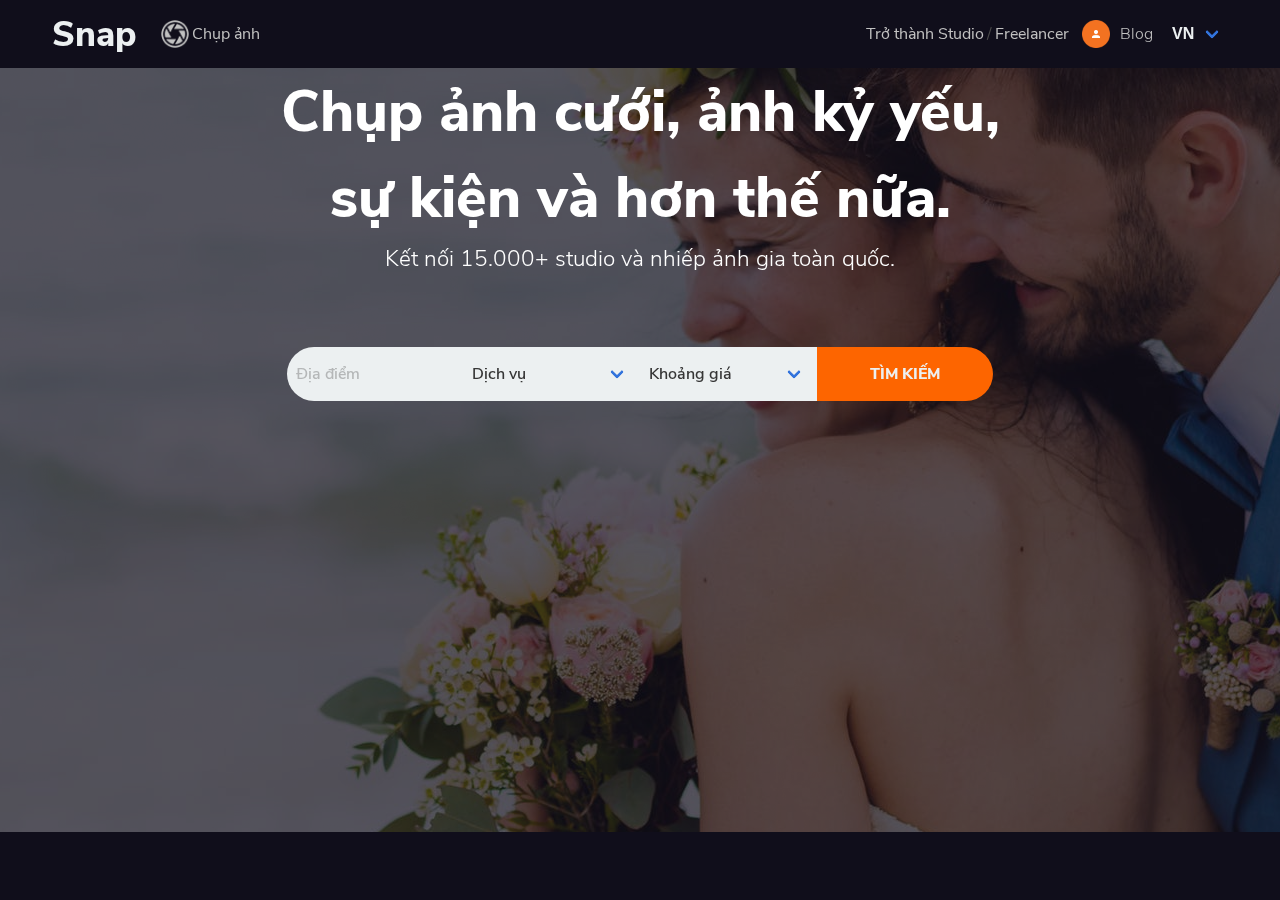
==== index.html @ 83d27744 "Handle HTML and Style Header." ====
<!DOCTYPE html>
<html lang="en">

<head>
    <meta charset="UTF-8">
    <meta name="viewport" content="width=device-width, initial-scale=1.0">
    <meta http-equiv="X-UA-Compatible" content="ie=edge">
    <link rel="stylesheet" href="./plugins/fontawesome/css/all.min.css">
    <link rel="stylesheet" href="./styles/style.css">
    <title>Snap</title>
</head>

<body>
    <div class="header">

        <div class="background">
            <!-- Background img -->
        </div>

        <div class="container is-fluid">

            <nav class="navbar" role="" aria-label="">

                <div class="navbar-brand">

                    <a class="navbar-item brand" href="/">Snap</a>

                    <a role="button" class="navbar-burger burger" aria-label="menu" aria-expanded="false"
                        data-target="navbarBasicExample">
                        <i class="fas fa-bars"></i>
                    </a>

                </div>

                <div class="navbar-menu" id="">

                    <div class="navbar-start">

                        <a href="" class="navbar-item take-photos">
                            <img src="./images/icon.png" alt="">
                            <span>Chụp ảnh</span>
                        </a>

                    </div>

                    <div class="navbar-end">

                        <div class="navbar-item register">
                            <a href="">Trở thành Studio</a> / <a href="">Freelancer</a>
                        </div>

                        <div class="navbar-item user">
                            <img src="./images/login.png" alt="">
                        </div>

                        <div class="navbar-item blog">
                            <a href="">Blog</a>
                        </div>

                        <div class="navbar-item language">

                            <div class="select">
                                <select name="" id="">
                                    <option value="">VN</option>
                                    <option value="">EN</option>
                                </select>
                            </div>

                        </div>

                    </div>
                </div>
            </nav>
            <!-- End Navbar -->


            <div class="header-center">

                <div class="slogan has-text-centered">

                    <section>
                        <div class="hero">

                            <h1 class="slogan__title">
                                Chụp ảnh cưới, ảnh kỷ yếu,<br>sự kiện và hơn thế nữa.
                            </h1>

                            <h2 class="slogan__subtitle">
                                Kết nối 15.000+ studio và nhiếp ảnh gia toàn quốc.
                            </h2>

                        </div>
                    </section>

                </div>
                <!-- End Slogan -->

                <div class="search-bar">

                    <div class="columns">

                        <div class="column is-8 is-offset-2">

                            <div class="columns is-gapless is-half search-bar__main">

                                <div class="column">
                                    <div class="control search-bar__main--place">
                                        <input class="input" type="text" placeholder="Địa điểm">
                                    </div>
                                </div>

                                <div class="column">

                                    <div class="control search-bar__main--service">

                                        <div class="select">

                                            <select name="" id="">
                                                <option value="">Dịch vụ</option>
                                                <option value="">Chụp ảnh cưới</option>
                                                <option value="">Chụp ảnh kỷ yếu</option>
                                            </select>

                                        </div>
                                    </div>
                                </div>

                                <div class="column">

                                    <div class="control search-bar__main--price">

                                        <div class="select">

                                            <select name="" id="">
                                                <option value="">Khoảng giá</option>
                                                <option value="">500.000 - 1.000.000</option>
                                                <option value="">1.000.000 - 10.000.000</option>
                                                <option value="">10.000.000 - 100.000.000</option>
                                            </select>

                                        </div>

                                    </div>
                                </div>

                                <div class="column">

                                    <div class="control search-bar__main--button">
                                        <a class="button">TÌM KIẾM</a>
                                    </div>

                                </div>
                                <!-- End Button Search -->

                            </div>
                            <!-- End Search Bar Main -->

                        </div>
                    </div>

                </div>
                <!-- End Search Bar -->

            </div>
            <!-- End Header Center -->

        </div>
    </div>


    <script src="./scripts/script.js"></script>
</body>

</html>
---- styles/style.css ----
/*
    Import Lybraries
*/
/*! bulma.io v0.7.5 | MIT License | github.com/jgthms/bulma */
@-webkit-keyframes spinAround {
  from {
    -webkit-transform: rotate(0deg);
            transform: rotate(0deg);
  }
  to {
    -webkit-transform: rotate(359deg);
            transform: rotate(359deg);
  }
}
@keyframes spinAround {
  from {
    -webkit-transform: rotate(0deg);
            transform: rotate(0deg);
  }
  to {
    -webkit-transform: rotate(359deg);
            transform: rotate(359deg);
  }
}

.delete, .modal-close, .is-unselectable, .button, .file, .breadcrumb, .pagination-previous,
.pagination-next,
.pagination-link,
.pagination-ellipsis, .tabs {
  -webkit-touch-callout: none;
  -webkit-user-select: none;
  -moz-user-select: none;
  -ms-user-select: none;
  user-select: none;
}

.select:not(.is-multiple):not(.is-loading)::after, .navbar-link:not(.is-arrowless)::after {
  border: 3px solid transparent;
  border-radius: 2px;
  border-right: 0;
  border-top: 0;
  content: " ";
  display: block;
  height: 0.625em;
  margin-top: -0.4375em;
  pointer-events: none;
  position: absolute;
  top: 50%;
  -webkit-transform: rotate(-45deg);
          transform: rotate(-45deg);
  -webkit-transform-origin: center;
          transform-origin: center;
  width: 0.625em;
}

.box:not(:last-child), .content:not(:last-child), .notification:not(:last-child), .progress:not(:last-child), .table:not(:last-child), .table-container:not(:last-child), .title:not(:last-child),
.subtitle:not(:last-child), .block:not(:last-child), .highlight:not(:last-child), .breadcrumb:not(:last-child), .level:not(:last-child), .list:not(:last-child), .message:not(:last-child), .tabs:not(:last-child) {
  margin-bottom: 1.5rem;
}

.delete, .modal-close {
  -moz-appearance: none;
  -webkit-appearance: none;
  background-color: rgba(10, 10, 10, 0.2);
  border: none;
  border-radius: 290486px;
  cursor: pointer;
  pointer-events: auto;
  display: inline-block;
  -webkit-box-flex: 0;
      -ms-flex-positive: 0;
          flex-grow: 0;
  -ms-flex-negative: 0;
      flex-shrink: 0;
  font-size: 0;
  height: 20px;
  max-height: 20px;
  max-width: 20px;
  min-height: 20px;
  min-width: 20px;
  outline: none;
  position: relative;
  vertical-align: top;
  width: 20px;
}

.delete::before, .modal-close::before, .delete::after, .modal-close::after {
  background-color: white;
  content: "";
  display: block;
  left: 50%;
  position: absolute;
  top: 50%;
  -webkit-transform: translateX(-50%) translateY(-50%) rotate(45deg);
          transform: translateX(-50%) translateY(-50%) rotate(45deg);
  -webkit-transform-origin: center center;
          transform-origin: center center;
}

.delete::before, .modal-close::before {
  height: 2px;
  width: 50%;
}

.delete::after, .modal-close::after {
  height: 50%;
  width: 2px;
}

.delete:hover, .modal-close:hover, .delete:focus, .modal-close:focus {
  background-color: rgba(10, 10, 10, 0.3);
}

.delete:active, .modal-close:active {
  background-color: rgba(10, 10, 10, 0.4);
}

.is-small.delete, .is-small.modal-close {
  height: 16px;
  max-height: 16px;
  max-width: 16px;
  min-height: 16px;
  min-width: 16px;
  width: 16px;
}

.is-medium.delete, .is-medium.modal-close {
  height: 24px;
  max-height: 24px;
  max-width: 24px;
  min-height: 24px;
  min-width: 24px;
  width: 24px;
}

.is-large.delete, .is-large.modal-close {
  height: 32px;
  max-height: 32px;
  max-width: 32px;
  min-height: 32px;
  min-width: 32px;
  width: 32px;
}

.button.is-loading::after, .loader, .select.is-loading::after, .control.is-loading::after {
  -webkit-animation: spinAround 500ms infinite linear;
          animation: spinAround 500ms infinite linear;
  border: 2px solid #dbdbdb;
  border-radius: 290486px;
  border-right-color: transparent;
  border-top-color: transparent;
  content: "";
  display: block;
  height: 1em;
  position: relative;
  width: 1em;
}

.is-overlay, .image.is-square img,
.image.is-square .has-ratio, .image.is-1by1 img,
.image.is-1by1 .has-ratio, .image.is-5by4 img,
.image.is-5by4 .has-ratio, .image.is-4by3 img,
.image.is-4by3 .has-ratio, .image.is-3by2 img,
.image.is-3by2 .has-ratio, .image.is-5by3 img,
.image.is-5by3 .has-ratio, .image.is-16by9 img,
.image.is-16by9 .has-ratio, .image.is-2by1 img,
.image.is-2by1 .has-ratio, .image.is-3by1 img,
.image.is-3by1 .has-ratio, .image.is-4by5 img,
.image.is-4by5 .has-ratio, .image.is-3by4 img,
.image.is-3by4 .has-ratio, .image.is-2by3 img,
.image.is-2by3 .has-ratio, .image.is-3by5 img,
.image.is-3by5 .has-ratio, .image.is-9by16 img,
.image.is-9by16 .has-ratio, .image.is-1by2 img,
.image.is-1by2 .has-ratio, .image.is-1by3 img,
.image.is-1by3 .has-ratio, .modal, .modal-background, .hero-video {
  bottom: 0;
  left: 0;
  position: absolute;
  right: 0;
  top: 0;
}

.button, .input, .textarea, .select select, .file-cta,
.file-name, .pagination-previous,
.pagination-next,
.pagination-link,
.pagination-ellipsis {
  -moz-appearance: none;
  -webkit-appearance: none;
  -webkit-box-align: center;
      -ms-flex-align: center;
          align-items: center;
  border: 1px solid transparent;
  border-radius: 4px;
  -webkit-box-shadow: none;
          box-shadow: none;
  display: -webkit-inline-box;
  display: -ms-inline-flexbox;
  display: inline-flex;
  font-size: 1rem;
  height: 2.25em;
  -webkit-box-pack: start;
      -ms-flex-pack: start;
          justify-content: flex-start;
  line-height: 1.5;
  padding-bottom: calc(0.375em - 1px);
  padding-left: calc(0.625em - 1px);
  padding-right: calc(0.625em - 1px);
  padding-top: calc(0.375em - 1px);
  position: relative;
  vertical-align: top;
}

.button:focus, .input:focus, .textarea:focus, .select select:focus, .file-cta:focus,
.file-name:focus, .pagination-previous:focus,
.pagination-next:focus,
.pagination-link:focus,
.pagination-ellipsis:focus, .is-focused.button, .is-focused.input, .is-focused.textarea, .select select.is-focused, .is-focused.file-cta,
.is-focused.file-name, .is-focused.pagination-previous,
.is-focused.pagination-next,
.is-focused.pagination-link,
.is-focused.pagination-ellipsis, .button:active, .input:active, .textarea:active, .select select:active, .file-cta:active,
.file-name:active, .pagination-previous:active,
.pagination-next:active,
.pagination-link:active,
.pagination-ellipsis:active, .is-active.button, .is-active.input, .is-active.textarea, .select select.is-active, .is-active.file-cta,
.is-active.file-name, .is-active.pagination-previous,
.is-active.pagination-next,
.is-active.pagination-link,
.is-active.pagination-ellipsis {
  outline: none;
}

.button[disabled], .input[disabled], .textarea[disabled], .select select[disabled], .file-cta[disabled],
.file-name[disabled], .pagination-previous[disabled],
.pagination-next[disabled],
.pagination-link[disabled],
.pagination-ellipsis[disabled],
fieldset[disabled] .button,
fieldset[disabled] .input,
fieldset[disabled] .textarea,
fieldset[disabled] .select select,
.select fieldset[disabled] select,
fieldset[disabled] .file-cta,
fieldset[disabled] .file-name,
fieldset[disabled] .pagination-previous,
fieldset[disabled] .pagination-next,
fieldset[disabled] .pagination-link,
fieldset[disabled] .pagination-ellipsis {
  cursor: not-allowed;
}

/*! minireset.css v0.0.4 | MIT License | github.com/jgthms/minireset.css */
html,
body,
p,
ol,
ul,
li,
dl,
dt,
dd,
blockquote,
figure,
fieldset,
legend,
textarea,
pre,
iframe,
hr,
h1,
h2,
h3,
h4,
h5,
h6 {
  margin: 0;
  padding: 0;
}

h1,
h2,
h3,
h4,
h5,
h6 {
  font-size: 100%;
  font-weight: normal;
}

ul {
  list-style: none;
}

button,
input,
select,
textarea {
  margin: 0;
}

html {
  -webkit-box-sizing: border-box;
          box-sizing: border-box;
}

*, *::before, *::after {
  -webkit-box-sizing: inherit;
          box-sizing: inherit;
}

img,
embed,
iframe,
object,
video {
  height: auto;
  max-width: 100%;
}

audio {
  max-width: 100%;
}

iframe {
  border: 0;
}

table {
  border-collapse: collapse;
  border-spacing: 0;
}

td,
th {
  padding: 0;
}

td:not([align]),
th:not([align]) {
  text-align: left;
}

html {
  background-color: white;
  font-size: 16px;
  -moz-osx-font-smoothing: grayscale;
  -webkit-font-smoothing: antialiased;
  min-width: 300px;
  overflow-x: hidden;
  overflow-y: scroll;
  text-rendering: optimizeLegibility;
  -webkit-text-size-adjust: 100%;
     -moz-text-size-adjust: 100%;
      -ms-text-size-adjust: 100%;
          text-size-adjust: 100%;
}

article,
aside,
figure,
footer,
header,
hgroup,
section {
  display: block;
}

body,
button,
input,
select,
textarea {
  font-family: BlinkMacSystemFont, -apple-system, "Segoe UI", "Roboto", "Oxygen", "Ubuntu", "Cantarell", "Fira Sans", "Droid Sans", "Helvetica Neue", "Helvetica", "Arial", sans-serif;
}

code,
pre {
  -moz-osx-font-smoothing: auto;
  -webkit-font-smoothing: auto;
  font-family: monospace;
}

body {
  color: #4a4a4a;
  font-size: 1em;
  font-weight: 400;
  line-height: 1.5;
}

a {
  color: #3273dc;
  cursor: pointer;
  text-decoration: none;
}

a strong {
  color: currentColor;
}

a:hover {
  color: #363636;
}

code {
  background-color: whitesmoke;
  color: #ff3860;
  font-size: 0.875em;
  font-weight: normal;
  padding: 0.25em 0.5em 0.25em;
}

hr {
  background-color: whitesmoke;
  border: none;
  display: block;
  height: 2px;
  margin: 1.5rem 0;
}

img {
  height: auto;
  max-width: 100%;
}

input[type="checkbox"],
input[type="radio"] {
  vertical-align: baseline;
}

small {
  font-size: 0.875em;
}

span {
  font-style: inherit;
  font-weight: inherit;
}

strong {
  color: #363636;
  font-weight: 700;
}

fieldset {
  border: none;
}

pre {
  -webkit-overflow-scrolling: touch;
  background-color: whitesmoke;
  color: #4a4a4a;
  font-size: 0.875em;
  overflow-x: auto;
  padding: 1.25rem 1.5rem;
  white-space: pre;
  word-wrap: normal;
}

pre code {
  background-color: transparent;
  color: currentColor;
  font-size: 1em;
  padding: 0;
}

table td,
table th {
  vertical-align: top;
}

table td:not([align]),
table th:not([align]) {
  text-align: left;
}

table th {
  color: #363636;
}

.is-clearfix::after {
  clear: both;
  content: " ";
  display: table;
}

.is-pulled-left {
  float: left !important;
}

.is-pulled-right {
  float: right !important;
}

.is-clipped {
  overflow: hidden !important;
}

.is-size-1 {
  font-size: 3rem !important;
}

.is-size-2 {
  font-size: 2.5rem !important;
}

.is-size-3 {
  font-size: 2rem !important;
}

.is-size-4 {
  font-size: 1.5rem !important;
}

.is-size-5 {
  font-size: 1.25rem !important;
}

.is-size-6 {
  font-size: 1rem !important;
}

.is-size-7 {
  font-size: 0.75rem !important;
}

@media screen and (max-width: 768px) {
  .is-size-1-mobile {
    font-size: 3rem !important;
  }
  .is-size-2-mobile {
    font-size: 2.5rem !important;
  }
  .is-size-3-mobile {
    font-size: 2rem !important;
  }
  .is-size-4-mobile {
    font-size: 1.5rem !important;
  }
  .is-size-5-mobile {
    font-size: 1.25rem !important;
  }
  .is-size-6-mobile {
    font-size: 1rem !important;
  }
  .is-size-7-mobile {
    font-size: 0.75rem !important;
  }
}

@media screen and (min-width: 769px), print {
  .is-size-1-tablet {
    font-size: 3rem !important;
  }
  .is-size-2-tablet {
    font-size: 2.5rem !important;
  }
  .is-size-3-tablet {
    font-size: 2rem !important;
  }
  .is-size-4-tablet {
    font-size: 1.5rem !important;
  }
  .is-size-5-tablet {
    font-size: 1.25rem !important;
  }
  .is-size-6-tablet {
    font-size: 1rem !important;
  }
  .is-size-7-tablet {
    font-size: 0.75rem !important;
  }
}

@media screen and (max-width: 1023px) {
  .is-size-1-touch {
    font-size: 3rem !important;
  }
  .is-size-2-touch {
    font-size: 2.5rem !important;
  }
  .is-size-3-touch {
    font-size: 2rem !important;
  }
  .is-size-4-touch {
    font-size: 1.5rem !important;
  }
  .is-size-5-touch {
    font-size: 1.25rem !important;
  }
  .is-size-6-touch {
    font-size: 1rem !important;
  }
  .is-size-7-touch {
    font-size: 0.75rem !important;
  }
}

@media screen and (min-width: 1024px) {
  .is-size-1-desktop {
    font-size: 3rem !important;
  }
  .is-size-2-desktop {
    font-size: 2.5rem !important;
  }
  .is-size-3-desktop {
    font-size: 2rem !important;
  }
  .is-size-4-desktop {
    font-size: 1.5rem !important;
  }
  .is-size-5-desktop {
    font-size: 1.25rem !important;
  }
  .is-size-6-desktop {
    font-size: 1rem !important;
  }
  .is-size-7-desktop {
    font-size: 0.75rem !important;
  }
}

.has-text-centered {
  text-align: center !important;
}

.has-text-justified {
  text-align: justify !important;
}

.has-text-left {
  text-align: left !important;
}

.has-text-right {
  text-align: right !important;
}

@media screen and (max-width: 768px) {
  .has-text-centered-mobile {
    text-align: center !important;
  }
}

@media screen and (min-width: 769px), print {
  .has-text-centered-tablet {
    text-align: center !important;
  }
}

@media screen and (min-width: 769px) and (max-width: 1023px) {
  .has-text-centered-tablet-only {
    text-align: center !important;
  }
}

@media screen and (max-width: 1023px) {
  .has-text-centered-touch {
    text-align: center !important;
  }
}

@media screen and (min-width: 1024px) {
  .has-text-centered-desktop {
    text-align: center !important;
  }
}

@media screen and (max-width: 768px) {
  .has-text-justified-mobile {
    text-align: justify !important;
  }
}

@media screen and (min-width: 769px), print {
  .has-text-justified-tablet {
    text-align: justify !important;
  }
}

@media screen and (min-width: 769px) and (max-width: 1023px) {
  .has-text-justified-tablet-only {
    text-align: justify !important;
  }
}

@media screen and (max-width: 1023px) {
  .has-text-justified-touch {
    text-align: justify !important;
  }
}

@media screen and (min-width: 1024px) {
  .has-text-justified-desktop {
    text-align: justify !important;
  }
}

@media screen and (max-width: 768px) {
  .has-text-left-mobile {
    text-align: left !important;
  }
}

@media screen and (min-width: 769px), print {
  .has-text-left-tablet {
    text-align: left !important;
  }
}

@media screen and (min-width: 769px) and (max-width: 1023px) {
  .has-text-left-tablet-only {
    text-align: left !important;
  }
}

@media screen and (max-width: 1023px) {
  .has-text-left-touch {
    text-align: left !important;
  }
}

@media screen and (min-width: 1024px) {
  .has-text-left-desktop {
    text-align: left !important;
  }
}

@media screen and (max-width: 768px) {
  .has-text-right-mobile {
    text-align: right !important;
  }
}

@media screen and (min-width: 769px), print {
  .has-text-right-tablet {
    text-align: right !important;
  }
}

@media screen and (min-width: 769px) and (max-width: 1023px) {
  .has-text-right-tablet-only {
    text-align: right !important;
  }
}

@media screen and (max-width: 1023px) {
  .has-text-right-touch {
    text-align: right !important;
  }
}

@media screen and (min-width: 1024px) {
  .has-text-right-desktop {
    text-align: right !important;
  }
}

.is-capitalized {
  text-transform: capitalize !important;
}

.is-lowercase {
  text-transform: lowercase !important;
}

.is-uppercase {
  text-transform: uppercase !important;
}

.is-italic {
  font-style: italic !important;
}

.has-text-white {
  color: white !important;
}

a.has-text-white:hover, a.has-text-white:focus {
  color: #e6e6e6 !important;
}

.has-background-white {
  background-color: white !important;
}

.has-text-black {
  color: #0a0a0a !important;
}

a.has-text-black:hover, a.has-text-black:focus {
  color: black !important;
}

.has-background-black {
  background-color: #0a0a0a !important;
}

.has-text-light {
  color: whitesmoke !important;
}

a.has-text-light:hover, a.has-text-light:focus {
  color: #dbdbdb !important;
}

.has-background-light {
  background-color: whitesmoke !important;
}

.has-text-dark {
  color: #363636 !important;
}

a.has-text-dark:hover, a.has-text-dark:focus {
  color: #1c1c1c !important;
}

.has-background-dark {
  background-color: #363636 !important;
}

.has-text-primary {
  color: #00d1b2 !important;
}

a.has-text-primary:hover, a.has-text-primary:focus {
  color: #009e86 !important;
}

.has-background-primary {
  background-color: #00d1b2 !important;
}

.has-text-link {
  color: #3273dc !important;
}

a.has-text-link:hover, a.has-text-link:focus {
  color: #205bbc !important;
}

.has-background-link {
  background-color: #3273dc !important;
}

.has-text-info {
  color: #209cee !important;
}

a.has-text-info:hover, a.has-text-info:focus {
  color: #0f81cc !important;
}

.has-background-info {
  background-color: #209cee !important;
}

.has-text-success {
  color: #23d160 !important;
}

a.has-text-success:hover, a.has-text-success:focus {
  color: #1ca64c !important;
}

.has-background-success {
  background-color: #23d160 !important;
}

.has-text-warning {
  color: #ffdd57 !important;
}

a.has-text-warning:hover, a.has-text-warning:focus {
  color: #ffd324 !important;
}

.has-background-warning {
  background-color: #ffdd57 !important;
}

.has-text-danger {
  color: #ff3860 !important;
}

a.has-text-danger:hover, a.has-text-danger:focus {
  color: #ff0537 !important;
}

.has-background-danger {
  background-color: #ff3860 !important;
}

.has-text-black-bis {
  color: #121212 !important;
}

.has-background-black-bis {
  background-color: #121212 !important;
}

.has-text-black-ter {
  color: #242424 !important;
}

.has-background-black-ter {
  background-color: #242424 !important;
}

.has-text-grey-darker {
  color: #363636 !important;
}

.has-background-grey-darker {
  background-color: #363636 !important;
}

.has-text-grey-dark {
  color: #4a4a4a !important;
}

.has-background-grey-dark {
  background-color: #4a4a4a !important;
}

.has-text-grey {
  color: #7a7a7a !important;
}

.has-background-grey {
  background-color: #7a7a7a !important;
}

.has-text-grey-light {
  color: #b5b5b5 !important;
}

.has-background-grey-light {
  background-color: #b5b5b5 !important;
}

.has-text-grey-lighter {
  color: #dbdbdb !important;
}

.has-background-grey-lighter {
  background-color: #dbdbdb !important;
}

.has-text-white-ter {
  color: whitesmoke !important;
}

.has-background-white-ter {
  background-color: whitesmoke !important;
}

.has-text-white-bis {
  color: #fafafa !important;
}

.has-background-white-bis {
  background-color: #fafafa !important;
}

.has-text-weight-light {
  font-weight: 300 !important;
}

.has-text-weight-normal {
  font-weight: 400 !important;
}

.has-text-weight-medium {
  font-weight: 500 !important;
}

.has-text-weight-semibold {
  font-weight: 600 !important;
}

.has-text-weight-bold {
  font-weight: 700 !important;
}

.is-family-primary {
  font-family: BlinkMacSystemFont, -apple-system, "Segoe UI", "Roboto", "Oxygen", "Ubuntu", "Cantarell", "Fira Sans", "Droid Sans", "Helvetica Neue", "Helvetica", "Arial", sans-serif !important;
}

.is-family-secondary {
  font-family: BlinkMacSystemFont, -apple-system, "Segoe UI", "Roboto", "Oxygen", "Ubuntu", "Cantarell", "Fira Sans", "Droid Sans", "Helvetica Neue", "Helvetica", "Arial", sans-serif !important;
}

.is-family-sans-serif {
  font-family: BlinkMacSystemFont, -apple-system, "Segoe UI", "Roboto", "Oxygen", "Ubuntu", "Cantarell", "Fira Sans", "Droid Sans", "Helvetica Neue", "Helvetica", "Arial", sans-serif !important;
}

.is-family-monospace {
  font-family: monospace !important;
}

.is-family-code {
  font-family: monospace !important;
}

.is-block {
  display: block !important;
}

@media screen and (max-width: 768px) {
  .is-block-mobile {
    display: block !important;
  }
}

@media screen and (min-width: 769px), print {
  .is-block-tablet {
    display: block !important;
  }
}

@media screen and (min-width: 769px) and (max-width: 1023px) {
  .is-block-tablet-only {
    display: block !important;
  }
}

@media screen and (max-width: 1023px) {
  .is-block-touch {
    display: block !important;
  }
}

@media screen and (min-width: 1024px) {
  .is-block-desktop {
    display: block !important;
  }
}

.is-flex {
  display: -webkit-box !important;
  display: -ms-flexbox !important;
  display: flex !important;
}

@media screen and (max-width: 768px) {
  .is-flex-mobile {
    display: -webkit-box !important;
    display: -ms-flexbox !important;
    display: flex !important;
  }
}

@media screen and (min-width: 769px), print {
  .is-flex-tablet {
    display: -webkit-box !important;
    display: -ms-flexbox !important;
    display: flex !important;
  }
}

@media screen and (min-width: 769px) and (max-width: 1023px) {
  .is-flex-tablet-only {
    display: -webkit-box !important;
    display: -ms-flexbox !important;
    display: flex !important;
  }
}

@media screen and (max-width: 1023px) {
  .is-flex-touch {
    display: -webkit-box !important;
    display: -ms-flexbox !important;
    display: flex !important;
  }
}

@media screen and (min-width: 1024px) {
  .is-flex-desktop {
    display: -webkit-box !important;
    display: -ms-flexbox !important;
    display: flex !important;
  }
}

.is-inline {
  display: inline !important;
}

@media screen and (max-width: 768px) {
  .is-inline-mobile {
    display: inline !important;
  }
}

@media screen and (min-width: 769px), print {
  .is-inline-tablet {
    display: inline !important;
  }
}

@media screen and (min-width: 769px) and (max-width: 1023px) {
  .is-inline-tablet-only {
    display: inline !important;
  }
}

@media screen and (max-width: 1023px) {
  .is-inline-touch {
    display: inline !important;
  }
}

@media screen and (min-width: 1024px) {
  .is-inline-desktop {
    display: inline !important;
  }
}

.is-inline-block {
  display: inline-block !important;
}

@media screen and (max-width: 768px) {
  .is-inline-block-mobile {
    display: inline-block !important;
  }
}

@media screen and (min-width: 769px), print {
  .is-inline-block-tablet {
    display: inline-block !important;
  }
}

@media screen and (min-width: 769px) and (max-width: 1023px) {
  .is-inline-block-tablet-only {
    display: inline-block !important;
  }
}

@media screen and (max-width: 1023px) {
  .is-inline-block-touch {
    display: inline-block !important;
  }
}

@media screen and (min-width: 1024px) {
  .is-inline-block-desktop {
    display: inline-block !important;
  }
}

.is-inline-flex {
  display: -webkit-inline-box !important;
  display: -ms-inline-flexbox !important;
  display: inline-flex !important;
}

@media screen and (max-width: 768px) {
  .is-inline-flex-mobile {
    display: -webkit-inline-box !important;
    display: -ms-inline-flexbox !important;
    display: inline-flex !important;
  }
}

@media screen and (min-width: 769px), print {
  .is-inline-flex-tablet {
    display: -webkit-inline-box !important;
    display: -ms-inline-flexbox !important;
    display: inline-flex !important;
  }
}

@media screen and (min-width: 769px) and (max-width: 1023px) {
  .is-inline-flex-tablet-only {
    display: -webkit-inline-box !important;
    display: -ms-inline-flexbox !important;
    display: inline-flex !important;
  }
}

@media screen and (max-width: 1023px) {
  .is-inline-flex-touch {
    display: -webkit-inline-box !important;
    display: -ms-inline-flexbox !important;
    display: inline-flex !important;
  }
}

@media screen and (min-width: 1024px) {
  .is-inline-flex-desktop {
    display: -webkit-inline-box !important;
    display: -ms-inline-flexbox !important;
    display: inline-flex !important;
  }
}

.is-hidden {
  display: none !important;
}

.is-sr-only {
  border: none !important;
  clip: rect(0, 0, 0, 0) !important;
  height: 0.01em !important;
  overflow: hidden !important;
  padding: 0 !important;
  position: absolute !important;
  white-space: nowrap !important;
  width: 0.01em !important;
}

@media screen and (max-width: 768px) {
  .is-hidden-mobile {
    display: none !important;
  }
}

@media screen and (min-width: 769px), print {
  .is-hidden-tablet {
    display: none !important;
  }
}

@media screen and (min-width: 769px) and (max-width: 1023px) {
  .is-hidden-tablet-only {
    display: none !important;
  }
}

@media screen and (max-width: 1023px) {
  .is-hidden-touch {
    display: none !important;
  }
}

@media screen and (min-width: 1024px) {
  .is-hidden-desktop {
    display: none !important;
  }
}

.is-invisible {
  visibility: hidden !important;
}

@media screen and (max-width: 768px) {
  .is-invisible-mobile {
    visibility: hidden !important;
  }
}

@media screen and (min-width: 769px), print {
  .is-invisible-tablet {
    visibility: hidden !important;
  }
}

@media screen and (min-width: 769px) and (max-width: 1023px) {
  .is-invisible-tablet-only {
    visibility: hidden !important;
  }
}

@media screen and (max-width: 1023px) {
  .is-invisible-touch {
    visibility: hidden !important;
  }
}

@media screen and (min-width: 1024px) {
  .is-invisible-desktop {
    visibility: hidden !important;
  }
}

.is-marginless {
  margin: 0 !important;
}

.is-paddingless {
  padding: 0 !important;
}

.is-radiusless {
  border-radius: 0 !important;
}

.is-shadowless {
  -webkit-box-shadow: none !important;
          box-shadow: none !important;
}

.is-relative {
  position: relative !important;
}

.box {
  background-color: white;
  border-radius: 6px;
  -webkit-box-shadow: 0 2px 3px rgba(10, 10, 10, 0.1), 0 0 0 1px rgba(10, 10, 10, 0.1);
          box-shadow: 0 2px 3px rgba(10, 10, 10, 0.1), 0 0 0 1px rgba(10, 10, 10, 0.1);
  color: #4a4a4a;
  display: block;
  padding: 1.25rem;
}

a.box:hover, a.box:focus {
  -webkit-box-shadow: 0 2px 3px rgba(10, 10, 10, 0.1), 0 0 0 1px #3273dc;
          box-shadow: 0 2px 3px rgba(10, 10, 10, 0.1), 0 0 0 1px #3273dc;
}

a.box:active {
  -webkit-box-shadow: inset 0 1px 2px rgba(10, 10, 10, 0.2), 0 0 0 1px #3273dc;
          box-shadow: inset 0 1px 2px rgba(10, 10, 10, 0.2), 0 0 0 1px #3273dc;
}

.button {
  background-color: white;
  border-color: #dbdbdb;
  border-width: 1px;
  color: #363636;
  cursor: pointer;
  -webkit-box-pack: center;
      -ms-flex-pack: center;
          justify-content: center;
  padding-bottom: calc(0.375em - 1px);
  padding-left: 0.75em;
  padding-right: 0.75em;
  padding-top: calc(0.375em - 1px);
  text-align: center;
  white-space: nowrap;
}

.button strong {
  color: inherit;
}

.button .icon, .button .icon.is-small, .button .icon.is-medium, .button .icon.is-large {
  height: 1.5em;
  width: 1.5em;
}

.button .icon:first-child:not(:last-child) {
  margin-left: calc(-0.375em - 1px);
  margin-right: 0.1875em;
}

.button .icon:last-child:not(:first-child) {
  margin-left: 0.1875em;
  margin-right: calc(-0.375em - 1px);
}

.button .icon:first-child:last-child {
  margin-left: calc(-0.375em - 1px);
  margin-right: calc(-0.375em - 1px);
}

.button:hover, .button.is-hovered {
  border-color: #b5b5b5;
  color: #363636;
}

.button:focus, .button.is-focused {
  border-color: #3273dc;
  color: #363636;
}

.button:focus:not(:active), .button.is-focused:not(:active) {
  -webkit-box-shadow: 0 0 0 0.125em rgba(50, 115, 220, 0.25);
          box-shadow: 0 0 0 0.125em rgba(50, 115, 220, 0.25);
}

.button:active, .button.is-active {
  border-color: #4a4a4a;
  color: #363636;
}

.button.is-text {
  background-color: transparent;
  border-color: transparent;
  color: #4a4a4a;
  text-decoration: underline;
}

.button.is-text:hover, .button.is-text.is-hovered, .button.is-text:focus, .button.is-text.is-focused {
  background-color: whitesmoke;
  color: #363636;
}

.button.is-text:active, .button.is-text.is-active {
  background-color: #e8e8e8;
  color: #363636;
}

.button.is-text[disabled],
fieldset[disabled] .button.is-text {
  background-color: transparent;
  border-color: transparent;
  -webkit-box-shadow: none;
          box-shadow: none;
}

.button.is-white {
  background-color: white;
  border-color: transparent;
  color: #0a0a0a;
}

.button.is-white:hover, .button.is-white.is-hovered {
  background-color: #f9f9f9;
  border-color: transparent;
  color: #0a0a0a;
}

.button.is-white:focus, .button.is-white.is-focused {
  border-color: transparent;
  color: #0a0a0a;
}

.button.is-white:focus:not(:active), .button.is-white.is-focused:not(:active) {
  -webkit-box-shadow: 0 0 0 0.125em rgba(255, 255, 255, 0.25);
          box-shadow: 0 0 0 0.125em rgba(255, 255, 255, 0.25);
}

.button.is-white:active, .button.is-white.is-active {
  background-color: #f2f2f2;
  border-color: transparent;
  color: #0a0a0a;
}

.button.is-white[disabled],
fieldset[disabled] .button.is-white {
  background-color: white;
  border-color: transparent;
  -webkit-box-shadow: none;
          box-shadow: none;
}

.button.is-white.is-inverted {
  background-color: #0a0a0a;
  color: white;
}

.button.is-white.is-inverted:hover, .button.is-white.is-inverted.is-hovered {
  background-color: black;
}

.button.is-white.is-inverted[disabled],
fieldset[disabled] .button.is-white.is-inverted {
  background-color: #0a0a0a;
  border-color: transparent;
  -webkit-box-shadow: none;
          box-shadow: none;
  color: white;
}

.button.is-white.is-loading::after {
  border-color: transparent transparent #0a0a0a #0a0a0a !important;
}

.button.is-white.is-outlined {
  background-color: transparent;
  border-color: white;
  color: white;
}

.button.is-white.is-outlined:hover, .button.is-white.is-outlined.is-hovered, .button.is-white.is-outlined:focus, .button.is-white.is-outlined.is-focused {
  background-color: white;
  border-color: white;
  color: #0a0a0a;
}

.button.is-white.is-outlined.is-loading::after {
  border-color: transparent transparent white white !important;
}

.button.is-white.is-outlined.is-loading:hover::after, .button.is-white.is-outlined.is-loading.is-hovered::after, .button.is-white.is-outlined.is-loading:focus::after, .button.is-white.is-outlined.is-loading.is-focused::after {
  border-color: transparent transparent #0a0a0a #0a0a0a !important;
}

.button.is-white.is-outlined[disabled],
fieldset[disabled] .button.is-white.is-outlined {
  background-color: transparent;
  border-color: white;
  -webkit-box-shadow: none;
          box-shadow: none;
  color: white;
}

.button.is-white.is-inverted.is-outlined {
  background-color: transparent;
  border-color: #0a0a0a;
  color: #0a0a0a;
}

.button.is-white.is-inverted.is-outlined:hover, .button.is-white.is-inverted.is-outlined.is-hovered, .button.is-white.is-inverted.is-outlined:focus, .button.is-white.is-inverted.is-outlined.is-focused {
  background-color: #0a0a0a;
  color: white;
}

.button.is-white.is-inverted.is-outlined.is-loading:hover::after, .button.is-white.is-inverted.is-outlined.is-loading.is-hovered::after, .button.is-white.is-inverted.is-outlined.is-loading:focus::after, .button.is-white.is-inverted.is-outlined.is-loading.is-focused::after {
  border-color: transparent transparent white white !important;
}

.button.is-white.is-inverted.is-outlined[disabled],
fieldset[disabled] .button.is-white.is-inverted.is-outlined {
  background-color: transparent;
  border-color: #0a0a0a;
  -webkit-box-shadow: none;
          box-shadow: none;
  color: #0a0a0a;
}

.button.is-black {
  background-color: #0a0a0a;
  border-color: transparent;
  color: white;
}

.button.is-black:hover, .button.is-black.is-hovered {
  background-color: #040404;
  border-color: transparent;
  color: white;
}

.button.is-black:focus, .button.is-black.is-focused {
  border-color: transparent;
  color: white;
}

.button.is-black:focus:not(:active), .button.is-black.is-focused:not(:active) {
  -webkit-box-shadow: 0 0 0 0.125em rgba(10, 10, 10, 0.25);
          box-shadow: 0 0 0 0.125em rgba(10, 10, 10, 0.25);
}

.button.is-black:active, .button.is-black.is-active {
  background-color: black;
  border-color: transparent;
  color: white;
}

.button.is-black[disabled],
fieldset[disabled] .button.is-black {
  background-color: #0a0a0a;
  border-color: transparent;
  -webkit-box-shadow: none;
          box-shadow: none;
}

.button.is-black.is-inverted {
  background-color: white;
  color: #0a0a0a;
}

.button.is-black.is-inverted:hover, .button.is-black.is-inverted.is-hovered {
  background-color: #f2f2f2;
}

.button.is-black.is-inverted[disabled],
fieldset[disabled] .button.is-black.is-inverted {
  background-color: white;
  border-color: transparent;
  -webkit-box-shadow: none;
          box-shadow: none;
  color: #0a0a0a;
}

.button.is-black.is-loading::after {
  border-color: transparent transparent white white !important;
}

.button.is-black.is-outlined {
  background-color: transparent;
  border-color: #0a0a0a;
  color: #0a0a0a;
}

.button.is-black.is-outlined:hover, .button.is-black.is-outlined.is-hovered, .button.is-black.is-outlined:focus, .button.is-black.is-outlined.is-focused {
  background-color: #0a0a0a;
  border-color: #0a0a0a;
  color: white;
}

.button.is-black.is-outlined.is-loading::after {
  border-color: transparent transparent #0a0a0a #0a0a0a !important;
}

.button.is-black.is-outlined.is-loading:hover::after, .button.is-black.is-outlined.is-loading.is-hovered::after, .button.is-black.is-outlined.is-loading:focus::after, .button.is-black.is-outlined.is-loading.is-focused::after {
  border-color: transparent transparent white white !important;
}

.button.is-black.is-outlined[disabled],
fieldset[disabled] .button.is-black.is-outlined {
  background-color: transparent;
  border-color: #0a0a0a;
  -webkit-box-shadow: none;
          box-shadow: none;
  color: #0a0a0a;
}

.button.is-black.is-inverted.is-outlined {
  background-color: transparent;
  border-color: white;
  color: white;
}

.button.is-black.is-inverted.is-outlined:hover, .button.is-black.is-inverted.is-outlined.is-hovered, .button.is-black.is-inverted.is-outlined:focus, .button.is-black.is-inverted.is-outlined.is-focused {
  background-color: white;
  color: #0a0a0a;
}

.button.is-black.is-inverted.is-outlined.is-loading:hover::after, .button.is-black.is-inverted.is-outlined.is-loading.is-hovered::after, .button.is-black.is-inverted.is-outlined.is-loading:focus::after, .button.is-black.is-inverted.is-outlined.is-loading.is-focused::after {
  border-color: transparent transparent #0a0a0a #0a0a0a !important;
}

.button.is-black.is-inverted.is-outlined[disabled],
fieldset[disabled] .button.is-black.is-inverted.is-outlined {
  background-color: transparent;
  border-color: white;
  -webkit-box-shadow: none;
          box-shadow: none;
  color: white;
}

.button.is-light {
  background-color: whitesmoke;
  border-color: transparent;
  color: #363636;
}

.button.is-light:hover, .button.is-light.is-hovered {
  background-color: #eeeeee;
  border-color: transparent;
  color: #363636;
}

.button.is-light:focus, .button.is-light.is-focused {
  border-color: transparent;
  color: #363636;
}

.button.is-light:focus:not(:active), .button.is-light.is-focused:not(:active) {
  -webkit-box-shadow: 0 0 0 0.125em rgba(245, 245, 245, 0.25);
          box-shadow: 0 0 0 0.125em rgba(245, 245, 245, 0.25);
}

.button.is-light:active, .button.is-light.is-active {
  background-color: #e8e8e8;
  border-color: transparent;
  color: #363636;
}

.button.is-light[disabled],
fieldset[disabled] .button.is-light {
  background-color: whitesmoke;
  border-color: transparent;
  -webkit-box-shadow: none;
          box-shadow: none;
}

.button.is-light.is-inverted {
  background-color: #363636;
  color: whitesmoke;
}

.button.is-light.is-inverted:hover, .button.is-light.is-inverted.is-hovered {
  background-color: #292929;
}

.button.is-light.is-inverted[disabled],
fieldset[disabled] .button.is-light.is-inverted {
  background-color: #363636;
  border-color: transparent;
  -webkit-box-shadow: none;
          box-shadow: none;
  color: whitesmoke;
}

.button.is-light.is-loading::after {
  border-color: transparent transparent #363636 #363636 !important;
}

.button.is-light.is-outlined {
  background-color: transparent;
  border-color: whitesmoke;
  color: whitesmoke;
}

.button.is-light.is-outlined:hover, .button.is-light.is-outlined.is-hovered, .button.is-light.is-outlined:focus, .button.is-light.is-outlined.is-focused {
  background-color: whitesmoke;
  border-color: whitesmoke;
  color: #363636;
}

.button.is-light.is-outlined.is-loading::after {
  border-color: transparent transparent whitesmoke whitesmoke !important;
}

.button.is-light.is-outlined.is-loading:hover::after, .button.is-light.is-outlined.is-loading.is-hovered::after, .button.is-light.is-outlined.is-loading:focus::after, .button.is-light.is-outlined.is-loading.is-focused::after {
  border-color: transparent transparent #363636 #363636 !important;
}

.button.is-light.is-outlined[disabled],
fieldset[disabled] .button.is-light.is-outlined {
  background-color: transparent;
  border-color: whitesmoke;
  -webkit-box-shadow: none;
          box-shadow: none;
  color: whitesmoke;
}

.button.is-light.is-inverted.is-outlined {
  background-color: transparent;
  border-color: #363636;
  color: #363636;
}

.button.is-light.is-inverted.is-outlined:hover, .button.is-light.is-inverted.is-outlined.is-hovered, .button.is-light.is-inverted.is-outlined:focus, .button.is-light.is-inverted.is-outlined.is-focused {
  background-color: #363636;
  color: whitesmoke;
}

.button.is-light.is-inverted.is-outlined.is-loading:hover::after, .button.is-light.is-inverted.is-outlined.is-loading.is-hovered::after, .button.is-light.is-inverted.is-outlined.is-loading:focus::after, .button.is-light.is-inverted.is-outlined.is-loading.is-focused::after {
  border-color: transparent transparent whitesmoke whitesmoke !important;
}

.button.is-light.is-inverted.is-outlined[disabled],
fieldset[disabled] .button.is-light.is-inverted.is-outlined {
  background-color: transparent;
  border-color: #363636;
  -webkit-box-shadow: none;
          box-shadow: none;
  color: #363636;
}

.button.is-dark {
  background-color: #363636;
  border-color: transparent;
  color: whitesmoke;
}

.button.is-dark:hover, .button.is-dark.is-hovered {
  background-color: #2f2f2f;
  border-color: transparent;
  color: whitesmoke;
}

.button.is-dark:focus, .button.is-dark.is-focused {
  border-color: transparent;
  color: whitesmoke;
}

.button.is-dark:focus:not(:active), .button.is-dark.is-focused:not(:active) {
  -webkit-box-shadow: 0 0 0 0.125em rgba(54, 54, 54, 0.25);
          box-shadow: 0 0 0 0.125em rgba(54, 54, 54, 0.25);
}

.button.is-dark:active, .button.is-dark.is-active {
  background-color: #292929;
  border-color: transparent;
  color: whitesmoke;
}

.button.is-dark[disabled],
fieldset[disabled] .button.is-dark {
  background-color: #363636;
  border-color: transparent;
  -webkit-box-shadow: none;
          box-shadow: none;
}

.button.is-dark.is-inverted {
  background-color: whitesmoke;
  color: #363636;
}

.button.is-dark.is-inverted:hover, .button.is-dark.is-inverted.is-hovered {
  background-color: #e8e8e8;
}

.button.is-dark.is-inverted[disabled],
fieldset[disabled] .button.is-dark.is-inverted {
  background-color: whitesmoke;
  border-color: transparent;
  -webkit-box-shadow: none;
          box-shadow: none;
  color: #363636;
}

.button.is-dark.is-loading::after {
  border-color: transparent transparent whitesmoke whitesmoke !important;
}

.button.is-dark.is-outlined {
  background-color: transparent;
  border-color: #363636;
  color: #363636;
}

.button.is-dark.is-outlined:hover, .button.is-dark.is-outlined.is-hovered, .button.is-dark.is-outlined:focus, .button.is-dark.is-outlined.is-focused {
  background-color: #363636;
  border-color: #363636;
  color: whitesmoke;
}

.button.is-dark.is-outlined.is-loading::after {
  border-color: transparent transparent #363636 #363636 !important;
}

.button.is-dark.is-outlined.is-loading:hover::after, .button.is-dark.is-outlined.is-loading.is-hovered::after, .button.is-dark.is-outlined.is-loading:focus::after, .button.is-dark.is-outlined.is-loading.is-focused::after {
  border-color: transparent transparent whitesmoke whitesmoke !important;
}

.button.is-dark.is-outlined[disabled],
fieldset[disabled] .button.is-dark.is-outlined {
  background-color: transparent;
  border-color: #363636;
  -webkit-box-shadow: none;
          box-shadow: none;
  color: #363636;
}

.button.is-dark.is-inverted.is-outlined {
  background-color: transparent;
  border-color: whitesmoke;
  color: whitesmoke;
}

.button.is-dark.is-inverted.is-outlined:hover, .button.is-dark.is-inverted.is-outlined.is-hovered, .button.is-dark.is-inverted.is-outlined:focus, .button.is-dark.is-inverted.is-outlined.is-focused {
  background-color: whitesmoke;
  color: #363636;
}

.button.is-dark.is-inverted.is-outlined.is-loading:hover::after, .button.is-dark.is-inverted.is-outlined.is-loading.is-hovered::after, .button.is-dark.is-inverted.is-outlined.is-loading:focus::after, .button.is-dark.is-inverted.is-outlined.is-loading.is-focused::after {
  border-color: transparent transparent #363636 #363636 !important;
}

.button.is-dark.is-inverted.is-outlined[disabled],
fieldset[disabled] .button.is-dark.is-inverted.is-outlined {
  background-color: transparent;
  border-color: whitesmoke;
  -webkit-box-shadow: none;
          box-shadow: none;
  color: whitesmoke;
}

.button.is-primary {
  background-color: #00d1b2;
  border-color: transparent;
  color: #fff;
}

.button.is-primary:hover, .button.is-primary.is-hovered {
  background-color: #00c4a7;
  border-color: transparent;
  color: #fff;
}

.button.is-primary:focus, .button.is-primary.is-focused {
  border-color: transparent;
  color: #fff;
}

.button.is-primary:focus:not(:active), .button.is-primary.is-focused:not(:active) {
  -webkit-box-shadow: 0 0 0 0.125em rgba(0, 209, 178, 0.25);
          box-shadow: 0 0 0 0.125em rgba(0, 209, 178, 0.25);
}

.button.is-primary:active, .button.is-primary.is-active {
  background-color: #00b89c;
  border-color: transparent;
  color: #fff;
}

.button.is-primary[disabled],
fieldset[disabled] .button.is-primary {
  background-color: #00d1b2;
  border-color: transparent;
  -webkit-box-shadow: none;
          box-shadow: none;
}

.button.is-primary.is-inverted {
  background-color: #fff;
  color: #00d1b2;
}

.button.is-primary.is-inverted:hover, .button.is-primary.is-inverted.is-hovered {
  background-color: #f2f2f2;
}

.button.is-primary.is-inverted[disabled],
fieldset[disabled] .button.is-primary.is-inverted {
  background-color: #fff;
  border-color: transparent;
  -webkit-box-shadow: none;
          box-shadow: none;
  color: #00d1b2;
}

.button.is-primary.is-loading::after {
  border-color: transparent transparent #fff #fff !important;
}

.button.is-primary.is-outlined {
  background-color: transparent;
  border-color: #00d1b2;
  color: #00d1b2;
}

.button.is-primary.is-outlined:hover, .button.is-primary.is-outlined.is-hovered, .button.is-primary.is-outlined:focus, .button.is-primary.is-outlined.is-focused {
  background-color: #00d1b2;
  border-color: #00d1b2;
  color: #fff;
}

.button.is-primary.is-outlined.is-loading::after {
  border-color: transparent transparent #00d1b2 #00d1b2 !important;
}

.button.is-primary.is-outlined.is-loading:hover::after, .button.is-primary.is-outlined.is-loading.is-hovered::after, .button.is-primary.is-outlined.is-loading:focus::after, .button.is-primary.is-outlined.is-loading.is-focused::after {
  border-color: transparent transparent #fff #fff !important;
}

.button.is-primary.is-outlined[disabled],
fieldset[disabled] .button.is-primary.is-outlined {
  background-color: transparent;
  border-color: #00d1b2;
  -webkit-box-shadow: none;
          box-shadow: none;
  color: #00d1b2;
}

.button.is-primary.is-inverted.is-outlined {
  background-color: transparent;
  border-color: #fff;
  color: #fff;
}

.button.is-primary.is-inverted.is-outlined:hover, .button.is-primary.is-inverted.is-outlined.is-hovered, .button.is-primary.is-inverted.is-outlined:focus, .button.is-primary.is-inverted.is-outlined.is-focused {
  background-color: #fff;
  color: #00d1b2;
}

.button.is-primary.is-inverted.is-outlined.is-loading:hover::after, .button.is-primary.is-inverted.is-outlined.is-loading.is-hovered::after, .button.is-primary.is-inverted.is-outlined.is-loading:focus::after, .button.is-primary.is-inverted.is-outlined.is-loading.is-focused::after {
  border-color: transparent transparent #00d1b2 #00d1b2 !important;
}

.button.is-primary.is-inverted.is-outlined[disabled],
fieldset[disabled] .button.is-primary.is-inverted.is-outlined {
  background-color: transparent;
  border-color: #fff;
  -webkit-box-shadow: none;
          box-shadow: none;
  color: #fff;
}

.button.is-link {
  background-color: #3273dc;
  border-color: transparent;
  color: #fff;
}

.button.is-link:hover, .button.is-link.is-hovered {
  background-color: #276cda;
  border-color: transparent;
  color: #fff;
}

.button.is-link:focus, .button.is-link.is-focused {
  border-color: transparent;
  color: #fff;
}

.button.is-link:focus:not(:active), .button.is-link.is-focused:not(:active) {
  -webkit-box-shadow: 0 0 0 0.125em rgba(50, 115, 220, 0.25);
          box-shadow: 0 0 0 0.125em rgba(50, 115, 220, 0.25);
}

.button.is-link:active, .button.is-link.is-active {
  background-color: #2366d1;
  border-color: transparent;
  color: #fff;
}

.button.is-link[disabled],
fieldset[disabled] .button.is-link {
  background-color: #3273dc;
  border-color: transparent;
  -webkit-box-shadow: none;
          box-shadow: none;
}

.button.is-link.is-inverted {
  background-color: #fff;
  color: #3273dc;
}

.button.is-link.is-inverted:hover, .button.is-link.is-inverted.is-hovered {
  background-color: #f2f2f2;
}

.button.is-link.is-inverted[disabled],
fieldset[disabled] .button.is-link.is-inverted {
  background-color: #fff;
  border-color: transparent;
  -webkit-box-shadow: none;
          box-shadow: none;
  color: #3273dc;
}

.button.is-link.is-loading::after {
  border-color: transparent transparent #fff #fff !important;
}

.button.is-link.is-outlined {
  background-color: transparent;
  border-color: #3273dc;
  color: #3273dc;
}

.button.is-link.is-outlined:hover, .button.is-link.is-outlined.is-hovered, .button.is-link.is-outlined:focus, .button.is-link.is-outlined.is-focused {
  background-color: #3273dc;
  border-color: #3273dc;
  color: #fff;
}

.button.is-link.is-outlined.is-loading::after {
  border-color: transparent transparent #3273dc #3273dc !important;
}

.button.is-link.is-outlined.is-loading:hover::after, .button.is-link.is-outlined.is-loading.is-hovered::after, .button.is-link.is-outlined.is-loading:focus::after, .button.is-link.is-outlined.is-loading.is-focused::after {
  border-color: transparent transparent #fff #fff !important;
}

.button.is-link.is-outlined[disabled],
fieldset[disabled] .button.is-link.is-outlined {
  background-color: transparent;
  border-color: #3273dc;
  -webkit-box-shadow: none;
          box-shadow: none;
  color: #3273dc;
}

.button.is-link.is-inverted.is-outlined {
  background-color: transparent;
  border-color: #fff;
  color: #fff;
}

.button.is-link.is-inverted.is-outlined:hover, .button.is-link.is-inverted.is-outlined.is-hovered, .button.is-link.is-inverted.is-outlined:focus, .button.is-link.is-inverted.is-outlined.is-focused {
  background-color: #fff;
  color: #3273dc;
}

.button.is-link.is-inverted.is-outlined.is-loading:hover::after, .button.is-link.is-inverted.is-outlined.is-loading.is-hovered::after, .button.is-link.is-inverted.is-outlined.is-loading:focus::after, .button.is-link.is-inverted.is-outlined.is-loading.is-focused::after {
  border-color: transparent transparent #3273dc #3273dc !important;
}

.button.is-link.is-inverted.is-outlined[disabled],
fieldset[disabled] .button.is-link.is-inverted.is-outlined {
  background-color: transparent;
  border-color: #fff;
  -webkit-box-shadow: none;
          box-shadow: none;
  color: #fff;
}

.button.is-info {
  background-color: #209cee;
  border-color: transparent;
  color: #fff;
}

.button.is-info:hover, .button.is-info.is-hovered {
  background-color: #1496ed;
  border-color: transparent;
  color: #fff;
}

.button.is-info:focus, .button.is-info.is-focused {
  border-color: transparent;
  color: #fff;
}

.button.is-info:focus:not(:active), .button.is-info.is-focused:not(:active) {
  -webkit-box-shadow: 0 0 0 0.125em rgba(32, 156, 238, 0.25);
          box-shadow: 0 0 0 0.125em rgba(32, 156, 238, 0.25);
}

.button.is-info:active, .button.is-info.is-active {
  background-color: #118fe4;
  border-color: transparent;
  color: #fff;
}

.button.is-info[disabled],
fieldset[disabled] .button.is-info {
  background-color: #209cee;
  border-color: transparent;
  -webkit-box-shadow: none;
          box-shadow: none;
}

.button.is-info.is-inverted {
  background-color: #fff;
  color: #209cee;
}

.button.is-info.is-inverted:hover, .button.is-info.is-inverted.is-hovered {
  background-color: #f2f2f2;
}

.button.is-info.is-inverted[disabled],
fieldset[disabled] .button.is-info.is-inverted {
  background-color: #fff;
  border-color: transparent;
  -webkit-box-shadow: none;
          box-shadow: none;
  color: #209cee;
}

.button.is-info.is-loading::after {
  border-color: transparent transparent #fff #fff !important;
}

.button.is-info.is-outlined {
  background-color: transparent;
  border-color: #209cee;
  color: #209cee;
}

.button.is-info.is-outlined:hover, .button.is-info.is-outlined.is-hovered, .button.is-info.is-outlined:focus, .button.is-info.is-outlined.is-focused {
  background-color: #209cee;
  border-color: #209cee;
  color: #fff;
}

.button.is-info.is-outlined.is-loading::after {
  border-color: transparent transparent #209cee #209cee !important;
}

.button.is-info.is-outlined.is-loading:hover::after, .button.is-info.is-outlined.is-loading.is-hovered::after, .button.is-info.is-outlined.is-loading:focus::after, .button.is-info.is-outlined.is-loading.is-focused::after {
  border-color: transparent transparent #fff #fff !important;
}

.button.is-info.is-outlined[disabled],
fieldset[disabled] .button.is-info.is-outlined {
  background-color: transparent;
  border-color: #209cee;
  -webkit-box-shadow: none;
          box-shadow: none;
  color: #209cee;
}

.button.is-info.is-inverted.is-outlined {
  background-color: transparent;
  border-color: #fff;
  color: #fff;
}

.button.is-info.is-inverted.is-outlined:hover, .button.is-info.is-inverted.is-outlined.is-hovered, .button.is-info.is-inverted.is-outlined:focus, .button.is-info.is-inverted.is-outlined.is-focused {
  background-color: #fff;
  color: #209cee;
}

.button.is-info.is-inverted.is-outlined.is-loading:hover::after, .button.is-info.is-inverted.is-outlined.is-loading.is-hovered::after, .button.is-info.is-inverted.is-outlined.is-loading:focus::after, .button.is-info.is-inverted.is-outlined.is-loading.is-focused::after {
  border-color: transparent transparent #209cee #209cee !important;
}

.button.is-info.is-inverted.is-outlined[disabled],
fieldset[disabled] .button.is-info.is-inverted.is-outlined {
  background-color: transparent;
  border-color: #fff;
  -webkit-box-shadow: none;
          box-shadow: none;
  color: #fff;
}

.button.is-success {
  background-color: #23d160;
  border-color: transparent;
  color: #fff;
}

.button.is-success:hover, .button.is-success.is-hovered {
  background-color: #22c65b;
  border-color: transparent;
  color: #fff;
}

.button.is-success:focus, .button.is-success.is-focused {
  border-color: transparent;
  color: #fff;
}

.button.is-success:focus:not(:active), .button.is-success.is-focused:not(:active) {
  -webkit-box-shadow: 0 0 0 0.125em rgba(35, 209, 96, 0.25);
          box-shadow: 0 0 0 0.125em rgba(35, 209, 96, 0.25);
}

.button.is-success:active, .button.is-success.is-active {
  background-color: #20bc56;
  border-color: transparent;
  color: #fff;
}

.button.is-success[disabled],
fieldset[disabled] .button.is-success {
  background-color: #23d160;
  border-color: transparent;
  -webkit-box-shadow: none;
          box-shadow: none;
}

.button.is-success.is-inverted {
  background-color: #fff;
  color: #23d160;
}

.button.is-success.is-inverted:hover, .button.is-success.is-inverted.is-hovered {
  background-color: #f2f2f2;
}

.button.is-success.is-inverted[disabled],
fieldset[disabled] .button.is-success.is-inverted {
  background-color: #fff;
  border-color: transparent;
  -webkit-box-shadow: none;
          box-shadow: none;
  color: #23d160;
}

.button.is-success.is-loading::after {
  border-color: transparent transparent #fff #fff !important;
}

.button.is-success.is-outlined {
  background-color: transparent;
  border-color: #23d160;
  color: #23d160;
}

.button.is-success.is-outlined:hover, .button.is-success.is-outlined.is-hovered, .button.is-success.is-outlined:focus, .button.is-success.is-outlined.is-focused {
  background-color: #23d160;
  border-color: #23d160;
  color: #fff;
}

.button.is-success.is-outlined.is-loading::after {
  border-color: transparent transparent #23d160 #23d160 !important;
}

.button.is-success.is-outlined.is-loading:hover::after, .button.is-success.is-outlined.is-loading.is-hovered::after, .button.is-success.is-outlined.is-loading:focus::after, .button.is-success.is-outlined.is-loading.is-focused::after {
  border-color: transparent transparent #fff #fff !important;
}

.button.is-success.is-outlined[disabled],
fieldset[disabled] .button.is-success.is-outlined {
  background-color: transparent;
  border-color: #23d160;
  -webkit-box-shadow: none;
          box-shadow: none;
  color: #23d160;
}

.button.is-success.is-inverted.is-outlined {
  background-color: transparent;
  border-color: #fff;
  color: #fff;
}

.button.is-success.is-inverted.is-outlined:hover, .button.is-success.is-inverted.is-outlined.is-hovered, .button.is-success.is-inverted.is-outlined:focus, .button.is-success.is-inverted.is-outlined.is-focused {
  background-color: #fff;
  color: #23d160;
}

.button.is-success.is-inverted.is-outlined.is-loading:hover::after, .button.is-success.is-inverted.is-outlined.is-loading.is-hovered::after, .button.is-success.is-inverted.is-outlined.is-loading:focus::after, .button.is-success.is-inverted.is-outlined.is-loading.is-focused::after {
  border-color: transparent transparent #23d160 #23d160 !important;
}

.button.is-success.is-inverted.is-outlined[disabled],
fieldset[disabled] .button.is-success.is-inverted.is-outlined {
  background-color: transparent;
  border-color: #fff;
  -webkit-box-shadow: none;
          box-shadow: none;
  color: #fff;
}

.button.is-warning {
  background-color: #ffdd57;
  border-color: transparent;
  color: rgba(0, 0, 0, 0.7);
}

.button.is-warning:hover, .button.is-warning.is-hovered {
  background-color: #ffdb4a;
  border-color: transparent;
  color: rgba(0, 0, 0, 0.7);
}

.button.is-warning:focus, .button.is-warning.is-focused {
  border-color: transparent;
  color: rgba(0, 0, 0, 0.7);
}

.button.is-warning:focus:not(:active), .button.is-warning.is-focused:not(:active) {
  -webkit-box-shadow: 0 0 0 0.125em rgba(255, 221, 87, 0.25);
          box-shadow: 0 0 0 0.125em rgba(255, 221, 87, 0.25);
}

.button.is-warning:active, .button.is-warning.is-active {
  background-color: #ffd83d;
  border-color: transparent;
  color: rgba(0, 0, 0, 0.7);
}

.button.is-warning[disabled],
fieldset[disabled] .button.is-warning {
  background-color: #ffdd57;
  border-color: transparent;
  -webkit-box-shadow: none;
          box-shadow: none;
}

.button.is-warning.is-inverted {
  background-color: rgba(0, 0, 0, 0.7);
  color: #ffdd57;
}

.button.is-warning.is-inverted:hover, .button.is-warning.is-inverted.is-hovered {
  background-color: rgba(0, 0, 0, 0.7);
}

.button.is-warning.is-inverted[disabled],
fieldset[disabled] .button.is-warning.is-inverted {
  background-color: rgba(0, 0, 0, 0.7);
  border-color: transparent;
  -webkit-box-shadow: none;
          box-shadow: none;
  color: #ffdd57;
}

.button.is-warning.is-loading::after {
  border-color: transparent transparent rgba(0, 0, 0, 0.7) rgba(0, 0, 0, 0.7) !important;
}

.button.is-warning.is-outlined {
  background-color: transparent;
  border-color: #ffdd57;
  color: #ffdd57;
}

.button.is-warning.is-outlined:hover, .button.is-warning.is-outlined.is-hovered, .button.is-warning.is-outlined:focus, .button.is-warning.is-outlined.is-focused {
  background-color: #ffdd57;
  border-color: #ffdd57;
  color: rgba(0, 0, 0, 0.7);
}

.button.is-warning.is-outlined.is-loading::after {
  border-color: transparent transparent #ffdd57 #ffdd57 !important;
}

.button.is-warning.is-outlined.is-loading:hover::after, .button.is-warning.is-outlined.is-loading.is-hovered::after, .button.is-warning.is-outlined.is-loading:focus::after, .button.is-warning.is-outlined.is-loading.is-focused::after {
  border-color: transparent transparent rgba(0, 0, 0, 0.7) rgba(0, 0, 0, 0.7) !important;
}

.button.is-warning.is-outlined[disabled],
fieldset[disabled] .button.is-warning.is-outlined {
  background-color: transparent;
  border-color: #ffdd57;
  -webkit-box-shadow: none;
          box-shadow: none;
  color: #ffdd57;
}

.button.is-warning.is-inverted.is-outlined {
  background-color: transparent;
  border-color: rgba(0, 0, 0, 0.7);
  color: rgba(0, 0, 0, 0.7);
}

.button.is-warning.is-inverted.is-outlined:hover, .button.is-warning.is-inverted.is-outlined.is-hovered, .button.is-warning.is-inverted.is-outlined:focus, .button.is-warning.is-inverted.is-outlined.is-focused {
  background-color: rgba(0, 0, 0, 0.7);
  color: #ffdd57;
}

.button.is-warning.is-inverted.is-outlined.is-loading:hover::after, .button.is-warning.is-inverted.is-outlined.is-loading.is-hovered::after, .button.is-warning.is-inverted.is-outlined.is-loading:focus::after, .button.is-warning.is-inverted.is-outlined.is-loading.is-focused::after {
  border-color: transparent transparent #ffdd57 #ffdd57 !important;
}

.button.is-warning.is-inverted.is-outlined[disabled],
fieldset[disabled] .button.is-warning.is-inverted.is-outlined {
  background-color: transparent;
  border-color: rgba(0, 0, 0, 0.7);
  -webkit-box-shadow: none;
          box-shadow: none;
  color: rgba(0, 0, 0, 0.7);
}

.button.is-danger {
  background-color: #ff3860;
  border-color: transparent;
  color: #fff;
}

.button.is-danger:hover, .button.is-danger.is-hovered {
  background-color: #ff2b56;
  border-color: transparent;
  color: #fff;
}

.button.is-danger:focus, .button.is-danger.is-focused {
  border-color: transparent;
  color: #fff;
}

.button.is-danger:focus:not(:active), .button.is-danger.is-focused:not(:active) {
  -webkit-box-shadow: 0 0 0 0.125em rgba(255, 56, 96, 0.25);
          box-shadow: 0 0 0 0.125em rgba(255, 56, 96, 0.25);
}

.button.is-danger:active, .button.is-danger.is-active {
  background-color: #ff1f4b;
  border-color: transparent;
  color: #fff;
}

.button.is-danger[disabled],
fieldset[disabled] .button.is-danger {
  background-color: #ff3860;
  border-color: transparent;
  -webkit-box-shadow: none;
          box-shadow: none;
}

.button.is-danger.is-inverted {
  background-color: #fff;
  color: #ff3860;
}

.button.is-danger.is-inverted:hover, .button.is-danger.is-inverted.is-hovered {
  background-color: #f2f2f2;
}

.button.is-danger.is-inverted[disabled],
fieldset[disabled] .button.is-danger.is-inverted {
  background-color: #fff;
  border-color: transparent;
  -webkit-box-shadow: none;
          box-shadow: none;
  color: #ff3860;
}

.button.is-danger.is-loading::after {
  border-color: transparent transparent #fff #fff !important;
}

.button.is-danger.is-outlined {
  background-color: transparent;
  border-color: #ff3860;
  color: #ff3860;
}

.button.is-danger.is-outlined:hover, .button.is-danger.is-outlined.is-hovered, .button.is-danger.is-outlined:focus, .button.is-danger.is-outlined.is-focused {
  background-color: #ff3860;
  border-color: #ff3860;
  color: #fff;
}

.button.is-danger.is-outlined.is-loading::after {
  border-color: transparent transparent #ff3860 #ff3860 !important;
}

.button.is-danger.is-outlined.is-loading:hover::after, .button.is-danger.is-outlined.is-loading.is-hovered::after, .button.is-danger.is-outlined.is-loading:focus::after, .button.is-danger.is-outlined.is-loading.is-focused::after {
  border-color: transparent transparent #fff #fff !important;
}

.button.is-danger.is-outlined[disabled],
fieldset[disabled] .button.is-danger.is-outlined {
  background-color: transparent;
  border-color: #ff3860;
  -webkit-box-shadow: none;
          box-shadow: none;
  color: #ff3860;
}

.button.is-danger.is-inverted.is-outlined {
  background-color: transparent;
  border-color: #fff;
  color: #fff;
}

.button.is-danger.is-inverted.is-outlined:hover, .button.is-danger.is-inverted.is-outlined.is-hovered, .button.is-danger.is-inverted.is-outlined:focus, .button.is-danger.is-inverted.is-outlined.is-focused {
  background-color: #fff;
  color: #ff3860;
}

.button.is-danger.is-inverted.is-outlined.is-loading:hover::after, .button.is-danger.is-inverted.is-outlined.is-loading.is-hovered::after, .button.is-danger.is-inverted.is-outlined.is-loading:focus::after, .button.is-danger.is-inverted.is-outlined.is-loading.is-focused::after {
  border-color: transparent transparent #ff3860 #ff3860 !important;
}

.button.is-danger.is-inverted.is-outlined[disabled],
fieldset[disabled] .button.is-danger.is-inverted.is-outlined {
  background-color: transparent;
  border-color: #fff;
  -webkit-box-shadow: none;
          box-shadow: none;
  color: #fff;
}

.button.is-small {
  border-radius: 2px;
  font-size: 0.75rem;
}

.button.is-normal {
  font-size: 1rem;
}

.button.is-medium {
  font-size: 1.25rem;
}

.button.is-large {
  font-size: 1.5rem;
}

.button[disabled],
fieldset[disabled] .button {
  background-color: white;
  border-color: #dbdbdb;
  -webkit-box-shadow: none;
          box-shadow: none;
  opacity: 0.5;
}

.button.is-fullwidth {
  display: -webkit-box;
  display: -ms-flexbox;
  display: flex;
  width: 100%;
}

.button.is-loading {
  color: transparent !important;
  pointer-events: none;
}

.button.is-loading::after {
  position: absolute;
  left: calc(50% - (1em / 2));
  top: calc(50% - (1em / 2));
  position: absolute !important;
}

.button.is-static {
  background-color: whitesmoke;
  border-color: #dbdbdb;
  color: #7a7a7a;
  -webkit-box-shadow: none;
          box-shadow: none;
  pointer-events: none;
}

.button.is-rounded {
  border-radius: 290486px;
  padding-left: 1em;
  padding-right: 1em;
}

.buttons {
  -webkit-box-align: center;
      -ms-flex-align: center;
          align-items: center;
  display: -webkit-box;
  display: -ms-flexbox;
  display: flex;
  -ms-flex-wrap: wrap;
      flex-wrap: wrap;
  -webkit-box-pack: start;
      -ms-flex-pack: start;
          justify-content: flex-start;
}

.buttons .button {
  margin-bottom: 0.5rem;
}

.buttons .button:not(:last-child):not(.is-fullwidth) {
  margin-right: 0.5rem;
}

.buttons:last-child {
  margin-bottom: -0.5rem;
}

.buttons:not(:last-child) {
  margin-bottom: 1rem;
}

.buttons.are-small .button:not(.is-normal):not(.is-medium):not(.is-large) {
  border-radius: 2px;
  font-size: 0.75rem;
}

.buttons.are-medium .button:not(.is-small):not(.is-normal):not(.is-large) {
  font-size: 1.25rem;
}

.buttons.are-large .button:not(.is-small):not(.is-normal):not(.is-medium) {
  font-size: 1.5rem;
}

.buttons.has-addons .button:not(:first-child) {
  border-bottom-left-radius: 0;
  border-top-left-radius: 0;
}

.buttons.has-addons .button:not(:last-child) {
  border-bottom-right-radius: 0;
  border-top-right-radius: 0;
  margin-right: -1px;
}

.buttons.has-addons .button:last-child {
  margin-right: 0;
}

.buttons.has-addons .button:hover, .buttons.has-addons .button.is-hovered {
  z-index: 2;
}

.buttons.has-addons .button:focus, .buttons.has-addons .button.is-focused, .buttons.has-addons .button:active, .buttons.has-addons .button.is-active, .buttons.has-addons .button.is-selected {
  z-index: 3;
}

.buttons.has-addons .button:focus:hover, .buttons.has-addons .button.is-focused:hover, .buttons.has-addons .button:active:hover, .buttons.has-addons .button.is-active:hover, .buttons.has-addons .button.is-selected:hover {
  z-index: 4;
}

.buttons.has-addons .button.is-expanded {
  -webkit-box-flex: 1;
      -ms-flex-positive: 1;
          flex-grow: 1;
  -ms-flex-negative: 1;
      flex-shrink: 1;
}

.buttons.is-centered {
  -webkit-box-pack: center;
      -ms-flex-pack: center;
          justify-content: center;
}

.buttons.is-centered:not(.has-addons) .button:not(.is-fullwidth) {
  margin-left: 0.25rem;
  margin-right: 0.25rem;
}

.buttons.is-right {
  -webkit-box-pack: end;
      -ms-flex-pack: end;
          justify-content: flex-end;
}

.buttons.is-right:not(.has-addons) .button:not(.is-fullwidth) {
  margin-left: 0.25rem;
  margin-right: 0.25rem;
}

.container {
  -webkit-box-flex: 1;
      -ms-flex-positive: 1;
          flex-grow: 1;
  margin: 0 auto;
  position: relative;
  width: auto;
}

@media screen and (min-width: 1024px) {
  .container {
    max-width: 960px;
  }
  .container.is-fluid {
    margin-left: 32px;
    margin-right: 32px;
    max-width: none;
  }
}

.content li + li {
  margin-top: 0.25em;
}

.content p:not(:last-child),
.content dl:not(:last-child),
.content ol:not(:last-child),
.content ul:not(:last-child),
.content blockquote:not(:last-child),
.content pre:not(:last-child),
.content table:not(:last-child) {
  margin-bottom: 1em;
}

.content h1,
.content h2,
.content h3,
.content h4,
.content h5,
.content h6 {
  color: #363636;
  font-weight: 600;
  line-height: 1.125;
}

.content h1 {
  font-size: 2em;
  margin-bottom: 0.5em;
}

.content h1:not(:first-child) {
  margin-top: 1em;
}

.content h2 {
  font-size: 1.75em;
  margin-bottom: 0.5714em;
}

.content h2:not(:first-child) {
  margin-top: 1.1428em;
}

.content h3 {
  font-size: 1.5em;
  margin-bottom: 0.6666em;
}

.content h3:not(:first-child) {
  margin-top: 1.3333em;
}

.content h4 {
  font-size: 1.25em;
  margin-bottom: 0.8em;
}

.content h5 {
  font-size: 1.125em;
  margin-bottom: 0.8888em;
}

.content h6 {
  font-size: 1em;
  margin-bottom: 1em;
}

.content blockquote {
  background-color: whitesmoke;
  border-left: 5px solid #dbdbdb;
  padding: 1.25em 1.5em;
}

.content ol {
  list-style-position: outside;
  margin-left: 2em;
  margin-top: 1em;
}

.content ol:not([type]) {
  list-style-type: decimal;
}

.content ol:not([type]).is-lower-alpha {
  list-style-type: lower-alpha;
}

.content ol:not([type]).is-lower-roman {
  list-style-type: lower-roman;
}

.content ol:not([type]).is-upper-alpha {
  list-style-type: upper-alpha;
}

.content ol:not([type]).is-upper-roman {
  list-style-type: upper-roman;
}

.content ul {
  list-style: disc outside;
  margin-left: 2em;
  margin-top: 1em;
}

.content ul ul {
  list-style-type: circle;
  margin-top: 0.5em;
}

.content ul ul ul {
  list-style-type: square;
}

.content dd {
  margin-left: 2em;
}

.content figure {
  margin-left: 2em;
  margin-right: 2em;
  text-align: center;
}

.content figure:not(:first-child) {
  margin-top: 2em;
}

.content figure:not(:last-child) {
  margin-bottom: 2em;
}

.content figure img {
  display: inline-block;
}

.content figure figcaption {
  font-style: italic;
}

.content pre {
  -webkit-overflow-scrolling: touch;
  overflow-x: auto;
  padding: 1.25em 1.5em;
  white-space: pre;
  word-wrap: normal;
}

.content sup,
.content sub {
  font-size: 75%;
}

.content table {
  width: 100%;
}

.content table td,
.content table th {
  border: 1px solid #dbdbdb;
  border-width: 0 0 1px;
  padding: 0.5em 0.75em;
  vertical-align: top;
}

.content table th {
  color: #363636;
}

.content table th:not([align]) {
  text-align: left;
}

.content table thead td,
.content table thead th {
  border-width: 0 0 2px;
  color: #363636;
}

.content table tfoot td,
.content table tfoot th {
  border-width: 2px 0 0;
  color: #363636;
}

.content table tbody tr:last-child td,
.content table tbody tr:last-child th {
  border-bottom-width: 0;
}

.content .tabs li + li {
  margin-top: 0;
}

.content.is-small {
  font-size: 0.75rem;
}

.content.is-medium {
  font-size: 1.25rem;
}

.content.is-large {
  font-size: 1.5rem;
}

.icon {
  -webkit-box-align: center;
      -ms-flex-align: center;
          align-items: center;
  display: -webkit-inline-box;
  display: -ms-inline-flexbox;
  display: inline-flex;
  -webkit-box-pack: center;
      -ms-flex-pack: center;
          justify-content: center;
  height: 1.5rem;
  width: 1.5rem;
}

.icon.is-small {
  height: 1rem;
  width: 1rem;
}

.icon.is-medium {
  height: 2rem;
  width: 2rem;
}

.icon.is-large {
  height: 3rem;
  width: 3rem;
}

.image {
  display: block;
  position: relative;
}

.image img {
  display: block;
  height: auto;
  width: 100%;
}

.image img.is-rounded {
  border-radius: 290486px;
}

.image.is-square img,
.image.is-square .has-ratio, .image.is-1by1 img,
.image.is-1by1 .has-ratio, .image.is-5by4 img,
.image.is-5by4 .has-ratio, .image.is-4by3 img,
.image.is-4by3 .has-ratio, .image.is-3by2 img,
.image.is-3by2 .has-ratio, .image.is-5by3 img,
.image.is-5by3 .has-ratio, .image.is-16by9 img,
.image.is-16by9 .has-ratio, .image.is-2by1 img,
.image.is-2by1 .has-ratio, .image.is-3by1 img,
.image.is-3by1 .has-ratio, .image.is-4by5 img,
.image.is-4by5 .has-ratio, .image.is-3by4 img,
.image.is-3by4 .has-ratio, .image.is-2by3 img,
.image.is-2by3 .has-ratio, .image.is-3by5 img,
.image.is-3by5 .has-ratio, .image.is-9by16 img,
.image.is-9by16 .has-ratio, .image.is-1by2 img,
.image.is-1by2 .has-ratio, .image.is-1by3 img,
.image.is-1by3 .has-ratio {
  height: 100%;
  width: 100%;
}

.image.is-square, .image.is-1by1 {
  padding-top: 100%;
}

.image.is-5by4 {
  padding-top: 80%;
}

.image.is-4by3 {
  padding-top: 75%;
}

.image.is-3by2 {
  padding-top: 66.6666%;
}

.image.is-5by3 {
  padding-top: 60%;
}

.image.is-16by9 {
  padding-top: 56.25%;
}

.image.is-2by1 {
  padding-top: 50%;
}

.image.is-3by1 {
  padding-top: 33.3333%;
}

.image.is-4by5 {
  padding-top: 125%;
}

.image.is-3by4 {
  padding-top: 133.3333%;
}

.image.is-2by3 {
  padding-top: 150%;
}

.image.is-3by5 {
  padding-top: 166.6666%;
}

.image.is-9by16 {
  padding-top: 177.7777%;
}

.image.is-1by2 {
  padding-top: 200%;
}

.image.is-1by3 {
  padding-top: 300%;
}

.image.is-16x16 {
  height: 16px;
  width: 16px;
}

.image.is-24x24 {
  height: 24px;
  width: 24px;
}

.image.is-32x32 {
  height: 32px;
  width: 32px;
}

.image.is-48x48 {
  height: 48px;
  width: 48px;
}

.image.is-64x64 {
  height: 64px;
  width: 64px;
}

.image.is-96x96 {
  height: 96px;
  width: 96px;
}

.image.is-128x128 {
  height: 128px;
  width: 128px;
}

.notification {
  background-color: whitesmoke;
  border-radius: 4px;
  padding: 1.25rem 2.5rem 1.25rem 1.5rem;
  position: relative;
}

.notification a:not(.button):not(.dropdown-item) {
  color: currentColor;
  text-decoration: underline;
}

.notification strong {
  color: currentColor;
}

.notification code,
.notification pre {
  background: white;
}

.notification pre code {
  background: transparent;
}

.notification > .delete {
  position: absolute;
  right: 0.5rem;
  top: 0.5rem;
}

.notification .title,
.notification .subtitle,
.notification .content {
  color: currentColor;
}

.notification.is-white {
  background-color: white;
  color: #0a0a0a;
}

.notification.is-black {
  background-color: #0a0a0a;
  color: white;
}

.notification.is-light {
  background-color: whitesmoke;
  color: #363636;
}

.notification.is-dark {
  background-color: #363636;
  color: whitesmoke;
}

.notification.is-primary {
  background-color: #00d1b2;
  color: #fff;
}

.notification.is-link {
  background-color: #3273dc;
  color: #fff;
}

.notification.is-info {
  background-color: #209cee;
  color: #fff;
}

.notification.is-success {
  background-color: #23d160;
  color: #fff;
}

.notification.is-warning {
  background-color: #ffdd57;
  color: rgba(0, 0, 0, 0.7);
}

.notification.is-danger {
  background-color: #ff3860;
  color: #fff;
}

.progress {
  -moz-appearance: none;
  -webkit-appearance: none;
  border: none;
  border-radius: 290486px;
  display: block;
  height: 1rem;
  overflow: hidden;
  padding: 0;
  width: 100%;
}

.progress::-webkit-progress-bar {
  background-color: #dbdbdb;
}

.progress::-webkit-progress-value {
  background-color: #4a4a4a;
}

.progress::-moz-progress-bar {
  background-color: #4a4a4a;
}

.progress::-ms-fill {
  background-color: #4a4a4a;
  border: none;
}

.progress.is-white::-webkit-progress-value {
  background-color: white;
}

.progress.is-white::-moz-progress-bar {
  background-color: white;
}

.progress.is-white::-ms-fill {
  background-color: white;
}

.progress.is-white:indeterminate {
  background-image: -webkit-gradient(linear, left top, right top, color-stop(30%, white), color-stop(30%, #dbdbdb));
  background-image: linear-gradient(to right, white 30%, #dbdbdb 30%);
}

.progress.is-black::-webkit-progress-value {
  background-color: #0a0a0a;
}

.progress.is-black::-moz-progress-bar {
  background-color: #0a0a0a;
}

.progress.is-black::-ms-fill {
  background-color: #0a0a0a;
}

.progress.is-black:indeterminate {
  background-image: -webkit-gradient(linear, left top, right top, color-stop(30%, #0a0a0a), color-stop(30%, #dbdbdb));
  background-image: linear-gradient(to right, #0a0a0a 30%, #dbdbdb 30%);
}

.progress.is-light::-webkit-progress-value {
  background-color: whitesmoke;
}

.progress.is-light::-moz-progress-bar {
  background-color: whitesmoke;
}

.progress.is-light::-ms-fill {
  background-color: whitesmoke;
}

.progress.is-light:indeterminate {
  background-image: -webkit-gradient(linear, left top, right top, color-stop(30%, whitesmoke), color-stop(30%, #dbdbdb));
  background-image: linear-gradient(to right, whitesmoke 30%, #dbdbdb 30%);
}

.progress.is-dark::-webkit-progress-value {
  background-color: #363636;
}

.progress.is-dark::-moz-progress-bar {
  background-color: #363636;
}

.progress.is-dark::-ms-fill {
  background-color: #363636;
}

.progress.is-dark:indeterminate {
  background-image: -webkit-gradient(linear, left top, right top, color-stop(30%, #363636), color-stop(30%, #dbdbdb));
  background-image: linear-gradient(to right, #363636 30%, #dbdbdb 30%);
}

.progress.is-primary::-webkit-progress-value {
  background-color: #00d1b2;
}

.progress.is-primary::-moz-progress-bar {
  background-color: #00d1b2;
}

.progress.is-primary::-ms-fill {
  background-color: #00d1b2;
}

.progress.is-primary:indeterminate {
  background-image: -webkit-gradient(linear, left top, right top, color-stop(30%, #00d1b2), color-stop(30%, #dbdbdb));
  background-image: linear-gradient(to right, #00d1b2 30%, #dbdbdb 30%);
}

.progress.is-link::-webkit-progress-value {
  background-color: #3273dc;
}

.progress.is-link::-moz-progress-bar {
  background-color: #3273dc;
}

.progress.is-link::-ms-fill {
  background-color: #3273dc;
}

.progress.is-link:indeterminate {
  background-image: -webkit-gradient(linear, left top, right top, color-stop(30%, #3273dc), color-stop(30%, #dbdbdb));
  background-image: linear-gradient(to right, #3273dc 30%, #dbdbdb 30%);
}

.progress.is-info::-webkit-progress-value {
  background-color: #209cee;
}

.progress.is-info::-moz-progress-bar {
  background-color: #209cee;
}

.progress.is-info::-ms-fill {
  background-color: #209cee;
}

.progress.is-info:indeterminate {
  background-image: -webkit-gradient(linear, left top, right top, color-stop(30%, #209cee), color-stop(30%, #dbdbdb));
  background-image: linear-gradient(to right, #209cee 30%, #dbdbdb 30%);
}

.progress.is-success::-webkit-progress-value {
  background-color: #23d160;
}

.progress.is-success::-moz-progress-bar {
  background-color: #23d160;
}

.progress.is-success::-ms-fill {
  background-color: #23d160;
}

.progress.is-success:indeterminate {
  background-image: -webkit-gradient(linear, left top, right top, color-stop(30%, #23d160), color-stop(30%, #dbdbdb));
  background-image: linear-gradient(to right, #23d160 30%, #dbdbdb 30%);
}

.progress.is-warning::-webkit-progress-value {
  background-color: #ffdd57;
}

.progress.is-warning::-moz-progress-bar {
  background-color: #ffdd57;
}

.progress.is-warning::-ms-fill {
  background-color: #ffdd57;
}

.progress.is-warning:indeterminate {
  background-image: -webkit-gradient(linear, left top, right top, color-stop(30%, #ffdd57), color-stop(30%, #dbdbdb));
  background-image: linear-gradient(to right, #ffdd57 30%, #dbdbdb 30%);
}

.progress.is-danger::-webkit-progress-value {
  background-color: #ff3860;
}

.progress.is-danger::-moz-progress-bar {
  background-color: #ff3860;
}

.progress.is-danger::-ms-fill {
  background-color: #ff3860;
}

.progress.is-danger:indeterminate {
  background-image: -webkit-gradient(linear, left top, right top, color-stop(30%, #ff3860), color-stop(30%, #dbdbdb));
  background-image: linear-gradient(to right, #ff3860 30%, #dbdbdb 30%);
}

.progress:indeterminate {
  -webkit-animation-duration: 1.5s;
          animation-duration: 1.5s;
  -webkit-animation-iteration-count: infinite;
          animation-iteration-count: infinite;
  -webkit-animation-name: moveIndeterminate;
          animation-name: moveIndeterminate;
  -webkit-animation-timing-function: linear;
          animation-timing-function: linear;
  background-color: #dbdbdb;
  background-image: -webkit-gradient(linear, left top, right top, color-stop(30%, #4a4a4a), color-stop(30%, #dbdbdb));
  background-image: linear-gradient(to right, #4a4a4a 30%, #dbdbdb 30%);
  background-position: top left;
  background-repeat: no-repeat;
  background-size: 150% 150%;
}

.progress:indeterminate::-webkit-progress-bar {
  background-color: transparent;
}

.progress:indeterminate::-moz-progress-bar {
  background-color: transparent;
}

.progress.is-small {
  height: 0.75rem;
}

.progress.is-medium {
  height: 1.25rem;
}

.progress.is-large {
  height: 1.5rem;
}

@-webkit-keyframes moveIndeterminate {
  from {
    background-position: 200% 0;
  }
  to {
    background-position: -200% 0;
  }
}

@keyframes moveIndeterminate {
  from {
    background-position: 200% 0;
  }
  to {
    background-position: -200% 0;
  }
}

.table {
  background-color: white;
  color: #363636;
}

.table td,
.table th {
  border: 1px solid #dbdbdb;
  border-width: 0 0 1px;
  padding: 0.5em 0.75em;
  vertical-align: top;
}

.table td.is-white,
.table th.is-white {
  background-color: white;
  border-color: white;
  color: #0a0a0a;
}

.table td.is-black,
.table th.is-black {
  background-color: #0a0a0a;
  border-color: #0a0a0a;
  color: white;
}

.table td.is-light,
.table th.is-light {
  background-color: whitesmoke;
  border-color: whitesmoke;
  color: #363636;
}

.table td.is-dark,
.table th.is-dark {
  background-color: #363636;
  border-color: #363636;
  color: whitesmoke;
}

.table td.is-primary,
.table th.is-primary {
  background-color: #00d1b2;
  border-color: #00d1b2;
  color: #fff;
}

.table td.is-link,
.table th.is-link {
  background-color: #3273dc;
  border-color: #3273dc;
  color: #fff;
}

.table td.is-info,
.table th.is-info {
  background-color: #209cee;
  border-color: #209cee;
  color: #fff;
}

.table td.is-success,
.table th.is-success {
  background-color: #23d160;
  border-color: #23d160;
  color: #fff;
}

.table td.is-warning,
.table th.is-warning {
  background-color: #ffdd57;
  border-color: #ffdd57;
  color: rgba(0, 0, 0, 0.7);
}

.table td.is-danger,
.table th.is-danger {
  background-color: #ff3860;
  border-color: #ff3860;
  color: #fff;
}

.table td.is-narrow,
.table th.is-narrow {
  white-space: nowrap;
  width: 1%;
}

.table td.is-selected,
.table th.is-selected {
  background-color: #00d1b2;
  color: #fff;
}

.table td.is-selected a,
.table td.is-selected strong,
.table th.is-selected a,
.table th.is-selected strong {
  color: currentColor;
}

.table th {
  color: #363636;
}

.table th:not([align]) {
  text-align: left;
}

.table tr.is-selected {
  background-color: #00d1b2;
  color: #fff;
}

.table tr.is-selected a,
.table tr.is-selected strong {
  color: currentColor;
}

.table tr.is-selected td,
.table tr.is-selected th {
  border-color: #fff;
  color: currentColor;
}

.table thead {
  background-color: transparent;
}

.table thead td,
.table thead th {
  border-width: 0 0 2px;
  color: #363636;
}

.table tfoot {
  background-color: transparent;
}

.table tfoot td,
.table tfoot th {
  border-width: 2px 0 0;
  color: #363636;
}

.table tbody {
  background-color: transparent;
}

.table tbody tr:last-child td,
.table tbody tr:last-child th {
  border-bottom-width: 0;
}

.table.is-bordered td,
.table.is-bordered th {
  border-width: 1px;
}

.table.is-bordered tr:last-child td,
.table.is-bordered tr:last-child th {
  border-bottom-width: 1px;
}

.table.is-fullwidth {
  width: 100%;
}

.table.is-hoverable tbody tr:not(.is-selected):hover {
  background-color: #fafafa;
}

.table.is-hoverable.is-striped tbody tr:not(.is-selected):hover {
  background-color: #fafafa;
}

.table.is-hoverable.is-striped tbody tr:not(.is-selected):hover:nth-child(even) {
  background-color: whitesmoke;
}

.table.is-narrow td,
.table.is-narrow th {
  padding: 0.25em 0.5em;
}

.table.is-striped tbody tr:not(.is-selected):nth-child(even) {
  background-color: #fafafa;
}

.table-container {
  -webkit-overflow-scrolling: touch;
  overflow: auto;
  overflow-y: hidden;
  max-width: 100%;
}

.tags {
  -webkit-box-align: center;
      -ms-flex-align: center;
          align-items: center;
  display: -webkit-box;
  display: -ms-flexbox;
  display: flex;
  -ms-flex-wrap: wrap;
      flex-wrap: wrap;
  -webkit-box-pack: start;
      -ms-flex-pack: start;
          justify-content: flex-start;
}

.tags .tag {
  margin-bottom: 0.5rem;
}

.tags .tag:not(:last-child) {
  margin-right: 0.5rem;
}

.tags:last-child {
  margin-bottom: -0.5rem;
}

.tags:not(:last-child) {
  margin-bottom: 1rem;
}

.tags.are-medium .tag:not(.is-normal):not(.is-large) {
  font-size: 1rem;
}

.tags.are-large .tag:not(.is-normal):not(.is-medium) {
  font-size: 1.25rem;
}

.tags.is-centered {
  -webkit-box-pack: center;
      -ms-flex-pack: center;
          justify-content: center;
}

.tags.is-centered .tag {
  margin-right: 0.25rem;
  margin-left: 0.25rem;
}

.tags.is-right {
  -webkit-box-pack: end;
      -ms-flex-pack: end;
          justify-content: flex-end;
}

.tags.is-right .tag:not(:first-child) {
  margin-left: 0.5rem;
}

.tags.is-right .tag:not(:last-child) {
  margin-right: 0;
}

.tags.has-addons .tag {
  margin-right: 0;
}

.tags.has-addons .tag:not(:first-child) {
  margin-left: 0;
  border-bottom-left-radius: 0;
  border-top-left-radius: 0;
}

.tags.has-addons .tag:not(:last-child) {
  border-bottom-right-radius: 0;
  border-top-right-radius: 0;
}

.tag:not(body) {
  -webkit-box-align: center;
      -ms-flex-align: center;
          align-items: center;
  background-color: whitesmoke;
  border-radius: 4px;
  color: #4a4a4a;
  display: -webkit-inline-box;
  display: -ms-inline-flexbox;
  display: inline-flex;
  font-size: 0.75rem;
  height: 2em;
  -webkit-box-pack: center;
      -ms-flex-pack: center;
          justify-content: center;
  line-height: 1.5;
  padding-left: 0.75em;
  padding-right: 0.75em;
  white-space: nowrap;
}

.tag:not(body) .delete {
  margin-left: 0.25rem;
  margin-right: -0.375rem;
}

.tag:not(body).is-white {
  background-color: white;
  color: #0a0a0a;
}

.tag:not(body).is-black {
  background-color: #0a0a0a;
  color: white;
}

.tag:not(body).is-light {
  background-color: whitesmoke;
  color: #363636;
}

.tag:not(body).is-dark {
  background-color: #363636;
  color: whitesmoke;
}

.tag:not(body).is-primary {
  background-color: #00d1b2;
  color: #fff;
}

.tag:not(body).is-link {
  background-color: #3273dc;
  color: #fff;
}

.tag:not(body).is-info {
  background-color: #209cee;
  color: #fff;
}

.tag:not(body).is-success {
  background-color: #23d160;
  color: #fff;
}

.tag:not(body).is-warning {
  background-color: #ffdd57;
  color: rgba(0, 0, 0, 0.7);
}

.tag:not(body).is-danger {
  background-color: #ff3860;
  color: #fff;
}

.tag:not(body).is-normal {
  font-size: 0.75rem;
}

.tag:not(body).is-medium {
  font-size: 1rem;
}

.tag:not(body).is-large {
  font-size: 1.25rem;
}

.tag:not(body) .icon:first-child:not(:last-child) {
  margin-left: -0.375em;
  margin-right: 0.1875em;
}

.tag:not(body) .icon:last-child:not(:first-child) {
  margin-left: 0.1875em;
  margin-right: -0.375em;
}

.tag:not(body) .icon:first-child:last-child {
  margin-left: -0.375em;
  margin-right: -0.375em;
}

.tag:not(body).is-delete {
  margin-left: 1px;
  padding: 0;
  position: relative;
  width: 2em;
}

.tag:not(body).is-delete::before, .tag:not(body).is-delete::after {
  background-color: currentColor;
  content: "";
  display: block;
  left: 50%;
  position: absolute;
  top: 50%;
  -webkit-transform: translateX(-50%) translateY(-50%) rotate(45deg);
          transform: translateX(-50%) translateY(-50%) rotate(45deg);
  -webkit-transform-origin: center center;
          transform-origin: center center;
}

.tag:not(body).is-delete::before {
  height: 1px;
  width: 50%;
}

.tag:not(body).is-delete::after {
  height: 50%;
  width: 1px;
}

.tag:not(body).is-delete:hover, .tag:not(body).is-delete:focus {
  background-color: #e8e8e8;
}

.tag:not(body).is-delete:active {
  background-color: #dbdbdb;
}

.tag:not(body).is-rounded {
  border-radius: 290486px;
}

a.tag:hover {
  text-decoration: underline;
}

.title,
.subtitle {
  word-break: break-word;
}

.title em,
.title span,
.subtitle em,
.subtitle span {
  font-weight: inherit;
}

.title sub,
.subtitle sub {
  font-size: 0.75em;
}

.title sup,
.subtitle sup {
  font-size: 0.75em;
}

.title .tag,
.subtitle .tag {
  vertical-align: middle;
}

.title {
  color: #363636;
  font-size: 2rem;
  font-weight: 600;
  line-height: 1.125;
}

.title strong {
  color: inherit;
  font-weight: inherit;
}

.title + .highlight {
  margin-top: -0.75rem;
}

.title:not(.is-spaced) + .subtitle {
  margin-top: -1.25rem;
}

.title.is-1 {
  font-size: 3rem;
}

.title.is-2 {
  font-size: 2.5rem;
}

.title.is-3 {
  font-size: 2rem;
}

.title.is-4 {
  font-size: 1.5rem;
}

.title.is-5 {
  font-size: 1.25rem;
}

.title.is-6 {
  font-size: 1rem;
}

.title.is-7 {
  font-size: 0.75rem;
}

.subtitle {
  color: #4a4a4a;
  font-size: 1.25rem;
  font-weight: 400;
  line-height: 1.25;
}

.subtitle strong {
  color: #363636;
  font-weight: 600;
}

.subtitle:not(.is-spaced) + .title {
  margin-top: -1.25rem;
}

.subtitle.is-1 {
  font-size: 3rem;
}

.subtitle.is-2 {
  font-size: 2.5rem;
}

.subtitle.is-3 {
  font-size: 2rem;
}

.subtitle.is-4 {
  font-size: 1.5rem;
}

.subtitle.is-5 {
  font-size: 1.25rem;
}

.subtitle.is-6 {
  font-size: 1rem;
}

.subtitle.is-7 {
  font-size: 0.75rem;
}

.heading {
  display: block;
  font-size: 11px;
  letter-spacing: 1px;
  margin-bottom: 5px;
  text-transform: uppercase;
}

.highlight {
  font-weight: 400;
  max-width: 100%;
  overflow: hidden;
  padding: 0;
}

.highlight pre {
  overflow: auto;
  max-width: 100%;
}

.number {
  -webkit-box-align: center;
      -ms-flex-align: center;
          align-items: center;
  background-color: whitesmoke;
  border-radius: 290486px;
  display: -webkit-inline-box;
  display: -ms-inline-flexbox;
  display: inline-flex;
  font-size: 1.25rem;
  height: 2em;
  -webkit-box-pack: center;
      -ms-flex-pack: center;
          justify-content: center;
  margin-right: 1.5rem;
  min-width: 2.5em;
  padding: 0.25rem 0.5rem;
  text-align: center;
  vertical-align: top;
}

.input, .textarea, .select select {
  background-color: white;
  border-color: #dbdbdb;
  border-radius: 4px;
  color: #363636;
}

.input::-moz-placeholder, .textarea::-moz-placeholder, .select select::-moz-placeholder {
  color: rgba(54, 54, 54, 0.3);
}

.input::-webkit-input-placeholder, .textarea::-webkit-input-placeholder, .select select::-webkit-input-placeholder {
  color: rgba(54, 54, 54, 0.3);
}

.input:-moz-placeholder, .textarea:-moz-placeholder, .select select:-moz-placeholder {
  color: rgba(54, 54, 54, 0.3);
}

.input:-ms-input-placeholder, .textarea:-ms-input-placeholder, .select select:-ms-input-placeholder {
  color: rgba(54, 54, 54, 0.3);
}

.input:hover, .textarea:hover, .select select:hover, .is-hovered.input, .is-hovered.textarea, .select select.is-hovered {
  border-color: #b5b5b5;
}

.input:focus, .textarea:focus, .select select:focus, .is-focused.input, .is-focused.textarea, .select select.is-focused, .input:active, .textarea:active, .select select:active, .is-active.input, .is-active.textarea, .select select.is-active {
  border-color: #3273dc;
  -webkit-box-shadow: 0 0 0 0.125em rgba(50, 115, 220, 0.25);
          box-shadow: 0 0 0 0.125em rgba(50, 115, 220, 0.25);
}

.input[disabled], .textarea[disabled], .select select[disabled],
fieldset[disabled] .input,
fieldset[disabled] .textarea,
fieldset[disabled] .select select,
.select fieldset[disabled] select {
  background-color: whitesmoke;
  border-color: whitesmoke;
  -webkit-box-shadow: none;
          box-shadow: none;
  color: #7a7a7a;
}

.input[disabled]::-moz-placeholder, .textarea[disabled]::-moz-placeholder, .select select[disabled]::-moz-placeholder,
fieldset[disabled] .input::-moz-placeholder,
fieldset[disabled] .textarea::-moz-placeholder,
fieldset[disabled] .select select::-moz-placeholder,
.select fieldset[disabled] select::-moz-placeholder {
  color: rgba(122, 122, 122, 0.3);
}

.input[disabled]::-webkit-input-placeholder, .textarea[disabled]::-webkit-input-placeholder, .select select[disabled]::-webkit-input-placeholder,
fieldset[disabled] .input::-webkit-input-placeholder,
fieldset[disabled] .textarea::-webkit-input-placeholder,
fieldset[disabled] .select select::-webkit-input-placeholder,
.select fieldset[disabled] select::-webkit-input-placeholder {
  color: rgba(122, 122, 122, 0.3);
}

.input[disabled]:-moz-placeholder, .textarea[disabled]:-moz-placeholder, .select select[disabled]:-moz-placeholder,
fieldset[disabled] .input:-moz-placeholder,
fieldset[disabled] .textarea:-moz-placeholder,
fieldset[disabled] .select select:-moz-placeholder,
.select fieldset[disabled] select:-moz-placeholder {
  color: rgba(122, 122, 122, 0.3);
}

.input[disabled]:-ms-input-placeholder, .textarea[disabled]:-ms-input-placeholder, .select select[disabled]:-ms-input-placeholder,
fieldset[disabled] .input:-ms-input-placeholder,
fieldset[disabled] .textarea:-ms-input-placeholder,
fieldset[disabled] .select select:-ms-input-placeholder,
.select fieldset[disabled] select:-ms-input-placeholder {
  color: rgba(122, 122, 122, 0.3);
}

.input, .textarea {
  -webkit-box-shadow: inset 0 1px 2px rgba(10, 10, 10, 0.1);
          box-shadow: inset 0 1px 2px rgba(10, 10, 10, 0.1);
  max-width: 100%;
  width: 100%;
}

.input[readonly], .textarea[readonly] {
  -webkit-box-shadow: none;
          box-shadow: none;
}

.is-white.input, .is-white.textarea {
  border-color: white;
}

.is-white.input:focus, .is-white.textarea:focus, .is-white.is-focused.input, .is-white.is-focused.textarea, .is-white.input:active, .is-white.textarea:active, .is-white.is-active.input, .is-white.is-active.textarea {
  -webkit-box-shadow: 0 0 0 0.125em rgba(255, 255, 255, 0.25);
          box-shadow: 0 0 0 0.125em rgba(255, 255, 255, 0.25);
}

.is-black.input, .is-black.textarea {
  border-color: #0a0a0a;
}

.is-black.input:focus, .is-black.textarea:focus, .is-black.is-focused.input, .is-black.is-focused.textarea, .is-black.input:active, .is-black.textarea:active, .is-black.is-active.input, .is-black.is-active.textarea {
  -webkit-box-shadow: 0 0 0 0.125em rgba(10, 10, 10, 0.25);
          box-shadow: 0 0 0 0.125em rgba(10, 10, 10, 0.25);
}

.is-light.input, .is-light.textarea {
  border-color: whitesmoke;
}

.is-light.input:focus, .is-light.textarea:focus, .is-light.is-focused.input, .is-light.is-focused.textarea, .is-light.input:active, .is-light.textarea:active, .is-light.is-active.input, .is-light.is-active.textarea {
  -webkit-box-shadow: 0 0 0 0.125em rgba(245, 245, 245, 0.25);
          box-shadow: 0 0 0 0.125em rgba(245, 245, 245, 0.25);
}

.is-dark.input, .is-dark.textarea {
  border-color: #363636;
}

.is-dark.input:focus, .is-dark.textarea:focus, .is-dark.is-focused.input, .is-dark.is-focused.textarea, .is-dark.input:active, .is-dark.textarea:active, .is-dark.is-active.input, .is-dark.is-active.textarea {
  -webkit-box-shadow: 0 0 0 0.125em rgba(54, 54, 54, 0.25);
          box-shadow: 0 0 0 0.125em rgba(54, 54, 54, 0.25);
}

.is-primary.input, .is-primary.textarea {
  border-color: #00d1b2;
}

.is-primary.input:focus, .is-primary.textarea:focus, .is-primary.is-focused.input, .is-primary.is-focused.textarea, .is-primary.input:active, .is-primary.textarea:active, .is-primary.is-active.input, .is-primary.is-active.textarea {
  -webkit-box-shadow: 0 0 0 0.125em rgba(0, 209, 178, 0.25);
          box-shadow: 0 0 0 0.125em rgba(0, 209, 178, 0.25);
}

.is-link.input, .is-link.textarea {
  border-color: #3273dc;
}

.is-link.input:focus, .is-link.textarea:focus, .is-link.is-focused.input, .is-link.is-focused.textarea, .is-link.input:active, .is-link.textarea:active, .is-link.is-active.input, .is-link.is-active.textarea {
  -webkit-box-shadow: 0 0 0 0.125em rgba(50, 115, 220, 0.25);
          box-shadow: 0 0 0 0.125em rgba(50, 115, 220, 0.25);
}

.is-info.input, .is-info.textarea {
  border-color: #209cee;
}

.is-info.input:focus, .is-info.textarea:focus, .is-info.is-focused.input, .is-info.is-focused.textarea, .is-info.input:active, .is-info.textarea:active, .is-info.is-active.input, .is-info.is-active.textarea {
  -webkit-box-shadow: 0 0 0 0.125em rgba(32, 156, 238, 0.25);
          box-shadow: 0 0 0 0.125em rgba(32, 156, 238, 0.25);
}

.is-success.input, .is-success.textarea {
  border-color: #23d160;
}

.is-success.input:focus, .is-success.textarea:focus, .is-success.is-focused.input, .is-success.is-focused.textarea, .is-success.input:active, .is-success.textarea:active, .is-success.is-active.input, .is-success.is-active.textarea {
  -webkit-box-shadow: 0 0 0 0.125em rgba(35, 209, 96, 0.25);
          box-shadow: 0 0 0 0.125em rgba(35, 209, 96, 0.25);
}

.is-warning.input, .is-warning.textarea {
  border-color: #ffdd57;
}

.is-warning.input:focus, .is-warning.textarea:focus, .is-warning.is-focused.input, .is-warning.is-focused.textarea, .is-warning.input:active, .is-warning.textarea:active, .is-warning.is-active.input, .is-warning.is-active.textarea {
  -webkit-box-shadow: 0 0 0 0.125em rgba(255, 221, 87, 0.25);
          box-shadow: 0 0 0 0.125em rgba(255, 221, 87, 0.25);
}

.is-danger.input, .is-danger.textarea {
  border-color: #ff3860;
}

.is-danger.input:focus, .is-danger.textarea:focus, .is-danger.is-focused.input, .is-danger.is-focused.textarea, .is-danger.input:active, .is-danger.textarea:active, .is-danger.is-active.input, .is-danger.is-active.textarea {
  -webkit-box-shadow: 0 0 0 0.125em rgba(255, 56, 96, 0.25);
          box-shadow: 0 0 0 0.125em rgba(255, 56, 96, 0.25);
}

.is-small.input, .is-small.textarea {
  border-radius: 2px;
  font-size: 0.75rem;
}

.is-medium.input, .is-medium.textarea {
  font-size: 1.25rem;
}

.is-large.input, .is-large.textarea {
  font-size: 1.5rem;
}

.is-fullwidth.input, .is-fullwidth.textarea {
  display: block;
  width: 100%;
}

.is-inline.input, .is-inline.textarea {
  display: inline;
  width: auto;
}

.input.is-rounded {
  border-radius: 290486px;
  padding-left: 1em;
  padding-right: 1em;
}

.input.is-static {
  background-color: transparent;
  border-color: transparent;
  -webkit-box-shadow: none;
          box-shadow: none;
  padding-left: 0;
  padding-right: 0;
}

.textarea {
  display: block;
  max-width: 100%;
  min-width: 100%;
  padding: 0.625em;
  resize: vertical;
}

.textarea:not([rows]) {
  max-height: 600px;
  min-height: 120px;
}

.textarea[rows] {
  height: initial;
}

.textarea.has-fixed-size {
  resize: none;
}

.checkbox, .radio {
  cursor: pointer;
  display: inline-block;
  line-height: 1.25;
  position: relative;
}

.checkbox input, .radio input {
  cursor: pointer;
}

.checkbox:hover, .radio:hover {
  color: #363636;
}

.checkbox[disabled], .radio[disabled],
fieldset[disabled] .checkbox,
fieldset[disabled] .radio {
  color: #7a7a7a;
  cursor: not-allowed;
}

.radio + .radio {
  margin-left: 0.5em;
}

.select {
  display: inline-block;
  max-width: 100%;
  position: relative;
  vertical-align: top;
}

.select:not(.is-multiple) {
  height: 2.25em;
}

.select:not(.is-multiple):not(.is-loading)::after {
  border-color: #3273dc;
  right: 1.125em;
  z-index: 4;
}

.select.is-rounded select {
  border-radius: 290486px;
  padding-left: 1em;
}

.select select {
  cursor: pointer;
  display: block;
  font-size: 1em;
  max-width: 100%;
  outline: none;
}

.select select::-ms-expand {
  display: none;
}

.select select[disabled]:hover,
fieldset[disabled] .select select:hover {
  border-color: whitesmoke;
}

.select select:not([multiple]) {
  padding-right: 2.5em;
}

.select select[multiple] {
  height: auto;
  padding: 0;
}

.select select[multiple] option {
  padding: 0.5em 1em;
}

.select:not(.is-multiple):not(.is-loading):hover::after {
  border-color: #363636;
}

.select.is-white:not(:hover)::after {
  border-color: white;
}

.select.is-white select {
  border-color: white;
}

.select.is-white select:hover, .select.is-white select.is-hovered {
  border-color: #f2f2f2;
}

.select.is-white select:focus, .select.is-white select.is-focused, .select.is-white select:active, .select.is-white select.is-active {
  -webkit-box-shadow: 0 0 0 0.125em rgba(255, 255, 255, 0.25);
          box-shadow: 0 0 0 0.125em rgba(255, 255, 255, 0.25);
}

.select.is-black:not(:hover)::after {
  border-color: #0a0a0a;
}

.select.is-black select {
  border-color: #0a0a0a;
}

.select.is-black select:hover, .select.is-black select.is-hovered {
  border-color: black;
}

.select.is-black select:focus, .select.is-black select.is-focused, .select.is-black select:active, .select.is-black select.is-active {
  -webkit-box-shadow: 0 0 0 0.125em rgba(10, 10, 10, 0.25);
          box-shadow: 0 0 0 0.125em rgba(10, 10, 10, 0.25);
}

.select.is-light:not(:hover)::after {
  border-color: whitesmoke;
}

.select.is-light select {
  border-color: whitesmoke;
}

.select.is-light select:hover, .select.is-light select.is-hovered {
  border-color: #e8e8e8;
}

.select.is-light select:focus, .select.is-light select.is-focused, .select.is-light select:active, .select.is-light select.is-active {
  -webkit-box-shadow: 0 0 0 0.125em rgba(245, 245, 245, 0.25);
          box-shadow: 0 0 0 0.125em rgba(245, 245, 245, 0.25);
}

.select.is-dark:not(:hover)::after {
  border-color: #363636;
}

.select.is-dark select {
  border-color: #363636;
}

.select.is-dark select:hover, .select.is-dark select.is-hovered {
  border-color: #292929;
}

.select.is-dark select:focus, .select.is-dark select.is-focused, .select.is-dark select:active, .select.is-dark select.is-active {
  -webkit-box-shadow: 0 0 0 0.125em rgba(54, 54, 54, 0.25);
          box-shadow: 0 0 0 0.125em rgba(54, 54, 54, 0.25);
}

.select.is-primary:not(:hover)::after {
  border-color: #00d1b2;
}

.select.is-primary select {
  border-color: #00d1b2;
}

.select.is-primary select:hover, .select.is-primary select.is-hovered {
  border-color: #00b89c;
}

.select.is-primary select:focus, .select.is-primary select.is-focused, .select.is-primary select:active, .select.is-primary select.is-active {
  -webkit-box-shadow: 0 0 0 0.125em rgba(0, 209, 178, 0.25);
          box-shadow: 0 0 0 0.125em rgba(0, 209, 178, 0.25);
}

.select.is-link:not(:hover)::after {
  border-color: #3273dc;
}

.select.is-link select {
  border-color: #3273dc;
}

.select.is-link select:hover, .select.is-link select.is-hovered {
  border-color: #2366d1;
}

.select.is-link select:focus, .select.is-link select.is-focused, .select.is-link select:active, .select.is-link select.is-active {
  -webkit-box-shadow: 0 0 0 0.125em rgba(50, 115, 220, 0.25);
          box-shadow: 0 0 0 0.125em rgba(50, 115, 220, 0.25);
}

.select.is-info:not(:hover)::after {
  border-color: #209cee;
}

.select.is-info select {
  border-color: #209cee;
}

.select.is-info select:hover, .select.is-info select.is-hovered {
  border-color: #118fe4;
}

.select.is-info select:focus, .select.is-info select.is-focused, .select.is-info select:active, .select.is-info select.is-active {
  -webkit-box-shadow: 0 0 0 0.125em rgba(32, 156, 238, 0.25);
          box-shadow: 0 0 0 0.125em rgba(32, 156, 238, 0.25);
}

.select.is-success:not(:hover)::after {
  border-color: #23d160;
}

.select.is-success select {
  border-color: #23d160;
}

.select.is-success select:hover, .select.is-success select.is-hovered {
  border-color: #20bc56;
}

.select.is-success select:focus, .select.is-success select.is-focused, .select.is-success select:active, .select.is-success select.is-active {
  -webkit-box-shadow: 0 0 0 0.125em rgba(35, 209, 96, 0.25);
          box-shadow: 0 0 0 0.125em rgba(35, 209, 96, 0.25);
}

.select.is-warning:not(:hover)::after {
  border-color: #ffdd57;
}

.select.is-warning select {
  border-color: #ffdd57;
}

.select.is-warning select:hover, .select.is-warning select.is-hovered {
  border-color: #ffd83d;
}

.select.is-warning select:focus, .select.is-warning select.is-focused, .select.is-warning select:active, .select.is-warning select.is-active {
  -webkit-box-shadow: 0 0 0 0.125em rgba(255, 221, 87, 0.25);
          box-shadow: 0 0 0 0.125em rgba(255, 221, 87, 0.25);
}

.select.is-danger:not(:hover)::after {
  border-color: #ff3860;
}

.select.is-danger select {
  border-color: #ff3860;
}

.select.is-danger select:hover, .select.is-danger select.is-hovered {
  border-color: #ff1f4b;
}

.select.is-danger select:focus, .select.is-danger select.is-focused, .select.is-danger select:active, .select.is-danger select.is-active {
  -webkit-box-shadow: 0 0 0 0.125em rgba(255, 56, 96, 0.25);
          box-shadow: 0 0 0 0.125em rgba(255, 56, 96, 0.25);
}

.select.is-small {
  border-radius: 2px;
  font-size: 0.75rem;
}

.select.is-medium {
  font-size: 1.25rem;
}

.select.is-large {
  font-size: 1.5rem;
}

.select.is-disabled::after {
  border-color: #7a7a7a;
}

.select.is-fullwidth {
  width: 100%;
}

.select.is-fullwidth select {
  width: 100%;
}

.select.is-loading::after {
  margin-top: 0;
  position: absolute;
  right: 0.625em;
  top: 0.625em;
  -webkit-transform: none;
          transform: none;
}

.select.is-loading.is-small:after {
  font-size: 0.75rem;
}

.select.is-loading.is-medium:after {
  font-size: 1.25rem;
}

.select.is-loading.is-large:after {
  font-size: 1.5rem;
}

.file {
  -webkit-box-align: stretch;
      -ms-flex-align: stretch;
          align-items: stretch;
  display: -webkit-box;
  display: -ms-flexbox;
  display: flex;
  -webkit-box-pack: start;
      -ms-flex-pack: start;
          justify-content: flex-start;
  position: relative;
}

.file.is-white .file-cta {
  background-color: white;
  border-color: transparent;
  color: #0a0a0a;
}

.file.is-white:hover .file-cta, .file.is-white.is-hovered .file-cta {
  background-color: #f9f9f9;
  border-color: transparent;
  color: #0a0a0a;
}

.file.is-white:focus .file-cta, .file.is-white.is-focused .file-cta {
  border-color: transparent;
  -webkit-box-shadow: 0 0 0.5em rgba(255, 255, 255, 0.25);
          box-shadow: 0 0 0.5em rgba(255, 255, 255, 0.25);
  color: #0a0a0a;
}

.file.is-white:active .file-cta, .file.is-white.is-active .file-cta {
  background-color: #f2f2f2;
  border-color: transparent;
  color: #0a0a0a;
}

.file.is-black .file-cta {
  background-color: #0a0a0a;
  border-color: transparent;
  color: white;
}

.file.is-black:hover .file-cta, .file.is-black.is-hovered .file-cta {
  background-color: #040404;
  border-color: transparent;
  color: white;
}

.file.is-black:focus .file-cta, .file.is-black.is-focused .file-cta {
  border-color: transparent;
  -webkit-box-shadow: 0 0 0.5em rgba(10, 10, 10, 0.25);
          box-shadow: 0 0 0.5em rgba(10, 10, 10, 0.25);
  color: white;
}

.file.is-black:active .file-cta, .file.is-black.is-active .file-cta {
  background-color: black;
  border-color: transparent;
  color: white;
}

.file.is-light .file-cta {
  background-color: whitesmoke;
  border-color: transparent;
  color: #363636;
}

.file.is-light:hover .file-cta, .file.is-light.is-hovered .file-cta {
  background-color: #eeeeee;
  border-color: transparent;
  color: #363636;
}

.file.is-light:focus .file-cta, .file.is-light.is-focused .file-cta {
  border-color: transparent;
  -webkit-box-shadow: 0 0 0.5em rgba(245, 245, 245, 0.25);
          box-shadow: 0 0 0.5em rgba(245, 245, 245, 0.25);
  color: #363636;
}

.file.is-light:active .file-cta, .file.is-light.is-active .file-cta {
  background-color: #e8e8e8;
  border-color: transparent;
  color: #363636;
}

.file.is-dark .file-cta {
  background-color: #363636;
  border-color: transparent;
  color: whitesmoke;
}

.file.is-dark:hover .file-cta, .file.is-dark.is-hovered .file-cta {
  background-color: #2f2f2f;
  border-color: transparent;
  color: whitesmoke;
}

.file.is-dark:focus .file-cta, .file.is-dark.is-focused .file-cta {
  border-color: transparent;
  -webkit-box-shadow: 0 0 0.5em rgba(54, 54, 54, 0.25);
          box-shadow: 0 0 0.5em rgba(54, 54, 54, 0.25);
  color: whitesmoke;
}

.file.is-dark:active .file-cta, .file.is-dark.is-active .file-cta {
  background-color: #292929;
  border-color: transparent;
  color: whitesmoke;
}

.file.is-primary .file-cta {
  background-color: #00d1b2;
  border-color: transparent;
  color: #fff;
}

.file.is-primary:hover .file-cta, .file.is-primary.is-hovered .file-cta {
  background-color: #00c4a7;
  border-color: transparent;
  color: #fff;
}

.file.is-primary:focus .file-cta, .file.is-primary.is-focused .file-cta {
  border-color: transparent;
  -webkit-box-shadow: 0 0 0.5em rgba(0, 209, 178, 0.25);
          box-shadow: 0 0 0.5em rgba(0, 209, 178, 0.25);
  color: #fff;
}

.file.is-primary:active .file-cta, .file.is-primary.is-active .file-cta {
  background-color: #00b89c;
  border-color: transparent;
  color: #fff;
}

.file.is-link .file-cta {
  background-color: #3273dc;
  border-color: transparent;
  color: #fff;
}

.file.is-link:hover .file-cta, .file.is-link.is-hovered .file-cta {
  background-color: #276cda;
  border-color: transparent;
  color: #fff;
}

.file.is-link:focus .file-cta, .file.is-link.is-focused .file-cta {
  border-color: transparent;
  -webkit-box-shadow: 0 0 0.5em rgba(50, 115, 220, 0.25);
          box-shadow: 0 0 0.5em rgba(50, 115, 220, 0.25);
  color: #fff;
}

.file.is-link:active .file-cta, .file.is-link.is-active .file-cta {
  background-color: #2366d1;
  border-color: transparent;
  color: #fff;
}

.file.is-info .file-cta {
  background-color: #209cee;
  border-color: transparent;
  color: #fff;
}

.file.is-info:hover .file-cta, .file.is-info.is-hovered .file-cta {
  background-color: #1496ed;
  border-color: transparent;
  color: #fff;
}

.file.is-info:focus .file-cta, .file.is-info.is-focused .file-cta {
  border-color: transparent;
  -webkit-box-shadow: 0 0 0.5em rgba(32, 156, 238, 0.25);
          box-shadow: 0 0 0.5em rgba(32, 156, 238, 0.25);
  color: #fff;
}

.file.is-info:active .file-cta, .file.is-info.is-active .file-cta {
  background-color: #118fe4;
  border-color: transparent;
  color: #fff;
}

.file.is-success .file-cta {
  background-color: #23d160;
  border-color: transparent;
  color: #fff;
}

.file.is-success:hover .file-cta, .file.is-success.is-hovered .file-cta {
  background-color: #22c65b;
  border-color: transparent;
  color: #fff;
}

.file.is-success:focus .file-cta, .file.is-success.is-focused .file-cta {
  border-color: transparent;
  -webkit-box-shadow: 0 0 0.5em rgba(35, 209, 96, 0.25);
          box-shadow: 0 0 0.5em rgba(35, 209, 96, 0.25);
  color: #fff;
}

.file.is-success:active .file-cta, .file.is-success.is-active .file-cta {
  background-color: #20bc56;
  border-color: transparent;
  color: #fff;
}

.file.is-warning .file-cta {
  background-color: #ffdd57;
  border-color: transparent;
  color: rgba(0, 0, 0, 0.7);
}

.file.is-warning:hover .file-cta, .file.is-warning.is-hovered .file-cta {
  background-color: #ffdb4a;
  border-color: transparent;
  color: rgba(0, 0, 0, 0.7);
}

.file.is-warning:focus .file-cta, .file.is-warning.is-focused .file-cta {
  border-color: transparent;
  -webkit-box-shadow: 0 0 0.5em rgba(255, 221, 87, 0.25);
          box-shadow: 0 0 0.5em rgba(255, 221, 87, 0.25);
  color: rgba(0, 0, 0, 0.7);
}

.file.is-warning:active .file-cta, .file.is-warning.is-active .file-cta {
  background-color: #ffd83d;
  border-color: transparent;
  color: rgba(0, 0, 0, 0.7);
}

.file.is-danger .file-cta {
  background-color: #ff3860;
  border-color: transparent;
  color: #fff;
}

.file.is-danger:hover .file-cta, .file.is-danger.is-hovered .file-cta {
  background-color: #ff2b56;
  border-color: transparent;
  color: #fff;
}

.file.is-danger:focus .file-cta, .file.is-danger.is-focused .file-cta {
  border-color: transparent;
  -webkit-box-shadow: 0 0 0.5em rgba(255, 56, 96, 0.25);
          box-shadow: 0 0 0.5em rgba(255, 56, 96, 0.25);
  color: #fff;
}

.file.is-danger:active .file-cta, .file.is-danger.is-active .file-cta {
  background-color: #ff1f4b;
  border-color: transparent;
  color: #fff;
}

.file.is-small {
  font-size: 0.75rem;
}

.file.is-medium {
  font-size: 1.25rem;
}

.file.is-medium .file-icon .fa {
  font-size: 21px;
}

.file.is-large {
  font-size: 1.5rem;
}

.file.is-large .file-icon .fa {
  font-size: 28px;
}

.file.has-name .file-cta {
  border-bottom-right-radius: 0;
  border-top-right-radius: 0;
}

.file.has-name .file-name {
  border-bottom-left-radius: 0;
  border-top-left-radius: 0;
}

.file.has-name.is-empty .file-cta {
  border-radius: 4px;
}

.file.has-name.is-empty .file-name {
  display: none;
}

.file.is-boxed .file-label {
  -webkit-box-orient: vertical;
  -webkit-box-direction: normal;
      -ms-flex-direction: column;
          flex-direction: column;
}

.file.is-boxed .file-cta {
  -webkit-box-orient: vertical;
  -webkit-box-direction: normal;
      -ms-flex-direction: column;
          flex-direction: column;
  height: auto;
  padding: 1em 3em;
}

.file.is-boxed .file-name {
  border-width: 0 1px 1px;
}

.file.is-boxed .file-icon {
  height: 1.5em;
  width: 1.5em;
}

.file.is-boxed .file-icon .fa {
  font-size: 21px;
}

.file.is-boxed.is-small .file-icon .fa {
  font-size: 14px;
}

.file.is-boxed.is-medium .file-icon .fa {
  font-size: 28px;
}

.file.is-boxed.is-large .file-icon .fa {
  font-size: 35px;
}

.file.is-boxed.has-name .file-cta {
  border-radius: 4px 4px 0 0;
}

.file.is-boxed.has-name .file-name {
  border-radius: 0 0 4px 4px;
  border-width: 0 1px 1px;
}

.file.is-centered {
  -webkit-box-pack: center;
      -ms-flex-pack: center;
          justify-content: center;
}

.file.is-fullwidth .file-label {
  width: 100%;
}

.file.is-fullwidth .file-name {
  -webkit-box-flex: 1;
      -ms-flex-positive: 1;
          flex-grow: 1;
  max-width: none;
}

.file.is-right {
  -webkit-box-pack: end;
      -ms-flex-pack: end;
          justify-content: flex-end;
}

.file.is-right .file-cta {
  border-radius: 0 4px 4px 0;
}

.file.is-right .file-name {
  border-radius: 4px 0 0 4px;
  border-width: 1px 0 1px 1px;
  -webkit-box-ordinal-group: 0;
      -ms-flex-order: -1;
          order: -1;
}

.file-label {
  -webkit-box-align: stretch;
      -ms-flex-align: stretch;
          align-items: stretch;
  display: -webkit-box;
  display: -ms-flexbox;
  display: flex;
  cursor: pointer;
  -webkit-box-pack: start;
      -ms-flex-pack: start;
          justify-content: flex-start;
  overflow: hidden;
  position: relative;
}

.file-label:hover .file-cta {
  background-color: #eeeeee;
  color: #363636;
}

.file-label:hover .file-name {
  border-color: #d5d5d5;
}

.file-label:active .file-cta {
  background-color: #e8e8e8;
  color: #363636;
}

.file-label:active .file-name {
  border-color: #cfcfcf;
}

.file-input {
  height: 100%;
  left: 0;
  opacity: 0;
  outline: none;
  position: absolute;
  top: 0;
  width: 100%;
}

.file-cta,
.file-name {
  border-color: #dbdbdb;
  border-radius: 4px;
  font-size: 1em;
  padding-left: 1em;
  padding-right: 1em;
  white-space: nowrap;
}

.file-cta {
  background-color: whitesmoke;
  color: #4a4a4a;
}

.file-name {
  border-color: #dbdbdb;
  border-style: solid;
  border-width: 1px 1px 1px 0;
  display: block;
  max-width: 16em;
  overflow: hidden;
  text-align: left;
  text-overflow: ellipsis;
}

.file-icon {
  -webkit-box-align: center;
      -ms-flex-align: center;
          align-items: center;
  display: -webkit-box;
  display: -ms-flexbox;
  display: flex;
  height: 1em;
  -webkit-box-pack: center;
      -ms-flex-pack: center;
          justify-content: center;
  margin-right: 0.5em;
  width: 1em;
}

.file-icon .fa {
  font-size: 14px;
}

.label {
  color: #363636;
  display: block;
  font-size: 1rem;
  font-weight: 700;
}

.label:not(:last-child) {
  margin-bottom: 0.5em;
}

.label.is-small {
  font-size: 0.75rem;
}

.label.is-medium {
  font-size: 1.25rem;
}

.label.is-large {
  font-size: 1.5rem;
}

.help {
  display: block;
  font-size: 0.75rem;
  margin-top: 0.25rem;
}

.help.is-white {
  color: white;
}

.help.is-black {
  color: #0a0a0a;
}

.help.is-light {
  color: whitesmoke;
}

.help.is-dark {
  color: #363636;
}

.help.is-primary {
  color: #00d1b2;
}

.help.is-link {
  color: #3273dc;
}

.help.is-info {
  color: #209cee;
}

.help.is-success {
  color: #23d160;
}

.help.is-warning {
  color: #ffdd57;
}

.help.is-danger {
  color: #ff3860;
}

.field:not(:last-child) {
  margin-bottom: 0.75rem;
}

.field.has-addons {
  display: -webkit-box;
  display: -ms-flexbox;
  display: flex;
  -webkit-box-pack: start;
      -ms-flex-pack: start;
          justify-content: flex-start;
}

.field.has-addons .control:not(:last-child) {
  margin-right: -1px;
}

.field.has-addons .control:not(:first-child):not(:last-child) .button,
.field.has-addons .control:not(:first-child):not(:last-child) .input,
.field.has-addons .control:not(:first-child):not(:last-child) .select select {
  border-radius: 0;
}

.field.has-addons .control:first-child:not(:only-child) .button,
.field.has-addons .control:first-child:not(:only-child) .input,
.field.has-addons .control:first-child:not(:only-child) .select select {
  border-bottom-right-radius: 0;
  border-top-right-radius: 0;
}

.field.has-addons .control:last-child:not(:only-child) .button,
.field.has-addons .control:last-child:not(:only-child) .input,
.field.has-addons .control:last-child:not(:only-child) .select select {
  border-bottom-left-radius: 0;
  border-top-left-radius: 0;
}

.field.has-addons .control .button:not([disabled]):hover, .field.has-addons .control .button:not([disabled]).is-hovered,
.field.has-addons .control .input:not([disabled]):hover,
.field.has-addons .control .input:not([disabled]).is-hovered,
.field.has-addons .control .select select:not([disabled]):hover,
.field.has-addons .control .select select:not([disabled]).is-hovered {
  z-index: 2;
}

.field.has-addons .control .button:not([disabled]):focus, .field.has-addons .control .button:not([disabled]).is-focused, .field.has-addons .control .button:not([disabled]):active, .field.has-addons .control .button:not([disabled]).is-active,
.field.has-addons .control .input:not([disabled]):focus,
.field.has-addons .control .input:not([disabled]).is-focused,
.field.has-addons .control .input:not([disabled]):active,
.field.has-addons .control .input:not([disabled]).is-active,
.field.has-addons .control .select select:not([disabled]):focus,
.field.has-addons .control .select select:not([disabled]).is-focused,
.field.has-addons .control .select select:not([disabled]):active,
.field.has-addons .control .select select:not([disabled]).is-active {
  z-index: 3;
}

.field.has-addons .control .button:not([disabled]):focus:hover, .field.has-addons .control .button:not([disabled]).is-focused:hover, .field.has-addons .control .button:not([disabled]):active:hover, .field.has-addons .control .button:not([disabled]).is-active:hover,
.field.has-addons .control .input:not([disabled]):focus:hover,
.field.has-addons .control .input:not([disabled]).is-focused:hover,
.field.has-addons .control .input:not([disabled]):active:hover,
.field.has-addons .control .input:not([disabled]).is-active:hover,
.field.has-addons .control .select select:not([disabled]):focus:hover,
.field.has-addons .control .select select:not([disabled]).is-focused:hover,
.field.has-addons .control .select select:not([disabled]):active:hover,
.field.has-addons .control .select select:not([disabled]).is-active:hover {
  z-index: 4;
}

.field.has-addons .control.is-expanded {
  -webkit-box-flex: 1;
      -ms-flex-positive: 1;
          flex-grow: 1;
  -ms-flex-negative: 1;
      flex-shrink: 1;
}

.field.has-addons.has-addons-centered {
  -webkit-box-pack: center;
      -ms-flex-pack: center;
          justify-content: center;
}

.field.has-addons.has-addons-right {
  -webkit-box-pack: end;
      -ms-flex-pack: end;
          justify-content: flex-end;
}

.field.has-addons.has-addons-fullwidth .control {
  -webkit-box-flex: 1;
      -ms-flex-positive: 1;
          flex-grow: 1;
  -ms-flex-negative: 0;
      flex-shrink: 0;
}

.field.is-grouped {
  display: -webkit-box;
  display: -ms-flexbox;
  display: flex;
  -webkit-box-pack: start;
      -ms-flex-pack: start;
          justify-content: flex-start;
}

.field.is-grouped > .control {
  -ms-flex-negative: 0;
      flex-shrink: 0;
}

.field.is-grouped > .control:not(:last-child) {
  margin-bottom: 0;
  margin-right: 0.75rem;
}

.field.is-grouped > .control.is-expanded {
  -webkit-box-flex: 1;
      -ms-flex-positive: 1;
          flex-grow: 1;
  -ms-flex-negative: 1;
      flex-shrink: 1;
}

.field.is-grouped.is-grouped-centered {
  -webkit-box-pack: center;
      -ms-flex-pack: center;
          justify-content: center;
}

.field.is-grouped.is-grouped-right {
  -webkit-box-pack: end;
      -ms-flex-pack: end;
          justify-content: flex-end;
}

.field.is-grouped.is-grouped-multiline {
  -ms-flex-wrap: wrap;
      flex-wrap: wrap;
}

.field.is-grouped.is-grouped-multiline > .control:last-child, .field.is-grouped.is-grouped-multiline > .control:not(:last-child) {
  margin-bottom: 0.75rem;
}

.field.is-grouped.is-grouped-multiline:last-child {
  margin-bottom: -0.75rem;
}

.field.is-grouped.is-grouped-multiline:not(:last-child) {
  margin-bottom: 0;
}

@media screen and (min-width: 769px), print {
  .field.is-horizontal {
    display: -webkit-box;
    display: -ms-flexbox;
    display: flex;
  }
}

.field-label .label {
  font-size: inherit;
}

@media screen and (max-width: 768px) {
  .field-label {
    margin-bottom: 0.5rem;
  }
}

@media screen and (min-width: 769px), print {
  .field-label {
    -ms-flex-preferred-size: 0;
        flex-basis: 0;
    -webkit-box-flex: 1;
        -ms-flex-positive: 1;
            flex-grow: 1;
    -ms-flex-negative: 0;
        flex-shrink: 0;
    margin-right: 1.5rem;
    text-align: right;
  }
  .field-label.is-small {
    font-size: 0.75rem;
    padding-top: 0.375em;
  }
  .field-label.is-normal {
    padding-top: 0.375em;
  }
  .field-label.is-medium {
    font-size: 1.25rem;
    padding-top: 0.375em;
  }
  .field-label.is-large {
    font-size: 1.5rem;
    padding-top: 0.375em;
  }
}

.field-body .field .field {
  margin-bottom: 0;
}

@media screen and (min-width: 769px), print {
  .field-body {
    display: -webkit-box;
    display: -ms-flexbox;
    display: flex;
    -ms-flex-preferred-size: 0;
        flex-basis: 0;
    -webkit-box-flex: 5;
        -ms-flex-positive: 5;
            flex-grow: 5;
    -ms-flex-negative: 1;
        flex-shrink: 1;
  }
  .field-body .field {
    margin-bottom: 0;
  }
  .field-body > .field {
    -ms-flex-negative: 1;
        flex-shrink: 1;
  }
  .field-body > .field:not(.is-narrow) {
    -webkit-box-flex: 1;
        -ms-flex-positive: 1;
            flex-grow: 1;
  }
  .field-body > .field:not(:last-child) {
    margin-right: 0.75rem;
  }
}

.control {
  -webkit-box-sizing: border-box;
          box-sizing: border-box;
  clear: both;
  font-size: 1rem;
  position: relative;
  text-align: left;
}

.control.has-icons-left .input:focus ~ .icon,
.control.has-icons-left .select:focus ~ .icon, .control.has-icons-right .input:focus ~ .icon,
.control.has-icons-right .select:focus ~ .icon {
  color: #7a7a7a;
}

.control.has-icons-left .input.is-small ~ .icon,
.control.has-icons-left .select.is-small ~ .icon, .control.has-icons-right .input.is-small ~ .icon,
.control.has-icons-right .select.is-small ~ .icon {
  font-size: 0.75rem;
}

.control.has-icons-left .input.is-medium ~ .icon,
.control.has-icons-left .select.is-medium ~ .icon, .control.has-icons-right .input.is-medium ~ .icon,
.control.has-icons-right .select.is-medium ~ .icon {
  font-size: 1.25rem;
}

.control.has-icons-left .input.is-large ~ .icon,
.control.has-icons-left .select.is-large ~ .icon, .control.has-icons-right .input.is-large ~ .icon,
.control.has-icons-right .select.is-large ~ .icon {
  font-size: 1.5rem;
}

.control.has-icons-left .icon, .control.has-icons-right .icon {
  color: #dbdbdb;
  height: 2.25em;
  pointer-events: none;
  position: absolute;
  top: 0;
  width: 2.25em;
  z-index: 4;
}

.control.has-icons-left .input,
.control.has-icons-left .select select {
  padding-left: 2.25em;
}

.control.has-icons-left .icon.is-left {
  left: 0;
}

.control.has-icons-right .input,
.control.has-icons-right .select select {
  padding-right: 2.25em;
}

.control.has-icons-right .icon.is-right {
  right: 0;
}

.control.is-loading::after {
  position: absolute !important;
  right: 0.625em;
  top: 0.625em;
  z-index: 4;
}

.control.is-loading.is-small:after {
  font-size: 0.75rem;
}

.control.is-loading.is-medium:after {
  font-size: 1.25rem;
}

.control.is-loading.is-large:after {
  font-size: 1.5rem;
}

.breadcrumb {
  font-size: 1rem;
  white-space: nowrap;
}

.breadcrumb a {
  -webkit-box-align: center;
      -ms-flex-align: center;
          align-items: center;
  color: #3273dc;
  display: -webkit-box;
  display: -ms-flexbox;
  display: flex;
  -webkit-box-pack: center;
      -ms-flex-pack: center;
          justify-content: center;
  padding: 0 0.75em;
}

.breadcrumb a:hover {
  color: #363636;
}

.breadcrumb li {
  -webkit-box-align: center;
      -ms-flex-align: center;
          align-items: center;
  display: -webkit-box;
  display: -ms-flexbox;
  display: flex;
}

.breadcrumb li:first-child a {
  padding-left: 0;
}

.breadcrumb li.is-active a {
  color: #363636;
  cursor: default;
  pointer-events: none;
}

.breadcrumb li + li::before {
  color: #b5b5b5;
  content: "\0002f";
}

.breadcrumb ul,
.breadcrumb ol {
  -webkit-box-align: start;
      -ms-flex-align: start;
          align-items: flex-start;
  display: -webkit-box;
  display: -ms-flexbox;
  display: flex;
  -ms-flex-wrap: wrap;
      flex-wrap: wrap;
  -webkit-box-pack: start;
      -ms-flex-pack: start;
          justify-content: flex-start;
}

.breadcrumb .icon:first-child {
  margin-right: 0.5em;
}

.breadcrumb .icon:last-child {
  margin-left: 0.5em;
}

.breadcrumb.is-centered ol,
.breadcrumb.is-centered ul {
  -webkit-box-pack: center;
      -ms-flex-pack: center;
          justify-content: center;
}

.breadcrumb.is-right ol,
.breadcrumb.is-right ul {
  -webkit-box-pack: end;
      -ms-flex-pack: end;
          justify-content: flex-end;
}

.breadcrumb.is-small {
  font-size: 0.75rem;
}

.breadcrumb.is-medium {
  font-size: 1.25rem;
}

.breadcrumb.is-large {
  font-size: 1.5rem;
}

.breadcrumb.has-arrow-separator li + li::before {
  content: "\02192";
}

.breadcrumb.has-bullet-separator li + li::before {
  content: "\02022";
}

.breadcrumb.has-dot-separator li + li::before {
  content: "\000b7";
}

.breadcrumb.has-succeeds-separator li + li::before {
  content: "\0227B";
}

.card {
  background-color: white;
  -webkit-box-shadow: 0 2px 3px rgba(10, 10, 10, 0.1), 0 0 0 1px rgba(10, 10, 10, 0.1);
          box-shadow: 0 2px 3px rgba(10, 10, 10, 0.1), 0 0 0 1px rgba(10, 10, 10, 0.1);
  color: #4a4a4a;
  max-width: 100%;
  position: relative;
}

.card-header {
  background-color: transparent;
  -webkit-box-align: stretch;
      -ms-flex-align: stretch;
          align-items: stretch;
  -webkit-box-shadow: 0 1px 2px rgba(10, 10, 10, 0.1);
          box-shadow: 0 1px 2px rgba(10, 10, 10, 0.1);
  display: -webkit-box;
  display: -ms-flexbox;
  display: flex;
}

.card-header-title {
  -webkit-box-align: center;
      -ms-flex-align: center;
          align-items: center;
  color: #363636;
  display: -webkit-box;
  display: -ms-flexbox;
  display: flex;
  -webkit-box-flex: 1;
      -ms-flex-positive: 1;
          flex-grow: 1;
  font-weight: 700;
  padding: 0.75rem;
}

.card-header-title.is-centered {
  -webkit-box-pack: center;
      -ms-flex-pack: center;
          justify-content: center;
}

.card-header-icon {
  -webkit-box-align: center;
      -ms-flex-align: center;
          align-items: center;
  cursor: pointer;
  display: -webkit-box;
  display: -ms-flexbox;
  display: flex;
  -webkit-box-pack: center;
      -ms-flex-pack: center;
          justify-content: center;
  padding: 0.75rem;
}

.card-image {
  display: block;
  position: relative;
}

.card-content {
  background-color: transparent;
  padding: 1.5rem;
}

.card-footer {
  background-color: transparent;
  border-top: 1px solid #dbdbdb;
  -webkit-box-align: stretch;
      -ms-flex-align: stretch;
          align-items: stretch;
  display: -webkit-box;
  display: -ms-flexbox;
  display: flex;
}

.card-footer-item {
  -webkit-box-align: center;
      -ms-flex-align: center;
          align-items: center;
  display: -webkit-box;
  display: -ms-flexbox;
  display: flex;
  -ms-flex-preferred-size: 0;
      flex-basis: 0;
  -webkit-box-flex: 1;
      -ms-flex-positive: 1;
          flex-grow: 1;
  -ms-flex-negative: 0;
      flex-shrink: 0;
  -webkit-box-pack: center;
      -ms-flex-pack: center;
          justify-content: center;
  padding: 0.75rem;
}

.card-footer-item:not(:last-child) {
  border-right: 1px solid #dbdbdb;
}

.card .media:not(:last-child) {
  margin-bottom: 1.5rem;
}

.dropdown {
  display: -webkit-inline-box;
  display: -ms-inline-flexbox;
  display: inline-flex;
  position: relative;
  vertical-align: top;
}

.dropdown.is-active .dropdown-menu, .dropdown.is-hoverable:hover .dropdown-menu {
  display: block;
}

.dropdown.is-right .dropdown-menu {
  left: auto;
  right: 0;
}

.dropdown.is-up .dropdown-menu {
  bottom: 100%;
  padding-bottom: 4px;
  padding-top: initial;
  top: auto;
}

.dropdown-menu {
  display: none;
  left: 0;
  min-width: 12rem;
  padding-top: 4px;
  position: absolute;
  top: 100%;
  z-index: 20;
}

.dropdown-content {
  background-color: white;
  border-radius: 4px;
  -webkit-box-shadow: 0 2px 3px rgba(10, 10, 10, 0.1), 0 0 0 1px rgba(10, 10, 10, 0.1);
          box-shadow: 0 2px 3px rgba(10, 10, 10, 0.1), 0 0 0 1px rgba(10, 10, 10, 0.1);
  padding-bottom: 0.5rem;
  padding-top: 0.5rem;
}

.dropdown-item {
  color: #4a4a4a;
  display: block;
  font-size: 0.875rem;
  line-height: 1.5;
  padding: 0.375rem 1rem;
  position: relative;
}

a.dropdown-item,
button.dropdown-item {
  padding-right: 3rem;
  text-align: left;
  white-space: nowrap;
  width: 100%;
}

a.dropdown-item:hover,
button.dropdown-item:hover {
  background-color: whitesmoke;
  color: #0a0a0a;
}

a.dropdown-item.is-active,
button.dropdown-item.is-active {
  background-color: #3273dc;
  color: #fff;
}

.dropdown-divider {
  background-color: #dbdbdb;
  border: none;
  display: block;
  height: 1px;
  margin: 0.5rem 0;
}

.level {
  -webkit-box-align: center;
      -ms-flex-align: center;
          align-items: center;
  -webkit-box-pack: justify;
      -ms-flex-pack: justify;
          justify-content: space-between;
}

.level code {
  border-radius: 4px;
}

.level img {
  display: inline-block;
  vertical-align: top;
}

.level.is-mobile {
  display: -webkit-box;
  display: -ms-flexbox;
  display: flex;
}

.level.is-mobile .level-left,
.level.is-mobile .level-right {
  display: -webkit-box;
  display: -ms-flexbox;
  display: flex;
}

.level.is-mobile .level-left + .level-right {
  margin-top: 0;
}

.level.is-mobile .level-item:not(:last-child) {
  margin-bottom: 0;
  margin-right: 0.75rem;
}

.level.is-mobile .level-item:not(.is-narrow) {
  -webkit-box-flex: 1;
      -ms-flex-positive: 1;
          flex-grow: 1;
}

@media screen and (min-width: 769px), print {
  .level {
    display: -webkit-box;
    display: -ms-flexbox;
    display: flex;
  }
  .level > .level-item:not(.is-narrow) {
    -webkit-box-flex: 1;
        -ms-flex-positive: 1;
            flex-grow: 1;
  }
}

.level-item {
  -webkit-box-align: center;
      -ms-flex-align: center;
          align-items: center;
  display: -webkit-box;
  display: -ms-flexbox;
  display: flex;
  -ms-flex-preferred-size: auto;
      flex-basis: auto;
  -webkit-box-flex: 0;
      -ms-flex-positive: 0;
          flex-grow: 0;
  -ms-flex-negative: 0;
      flex-shrink: 0;
  -webkit-box-pack: center;
      -ms-flex-pack: center;
          justify-content: center;
}

.level-item .title,
.level-item .subtitle {
  margin-bottom: 0;
}

@media screen and (max-width: 768px) {
  .level-item:not(:last-child) {
    margin-bottom: 0.75rem;
  }
}

.level-left,
.level-right {
  -ms-flex-preferred-size: auto;
      flex-basis: auto;
  -webkit-box-flex: 0;
      -ms-flex-positive: 0;
          flex-grow: 0;
  -ms-flex-negative: 0;
      flex-shrink: 0;
}

.level-left .level-item.is-flexible,
.level-right .level-item.is-flexible {
  -webkit-box-flex: 1;
      -ms-flex-positive: 1;
          flex-grow: 1;
}

@media screen and (min-width: 769px), print {
  .level-left .level-item:not(:last-child),
  .level-right .level-item:not(:last-child) {
    margin-right: 0.75rem;
  }
}

.level-left {
  -webkit-box-align: center;
      -ms-flex-align: center;
          align-items: center;
  -webkit-box-pack: start;
      -ms-flex-pack: start;
          justify-content: flex-start;
}

@media screen and (max-width: 768px) {
  .level-left + .level-right {
    margin-top: 1.5rem;
  }
}

@media screen and (min-width: 769px), print {
  .level-left {
    display: -webkit-box;
    display: -ms-flexbox;
    display: flex;
  }
}

.level-right {
  -webkit-box-align: center;
      -ms-flex-align: center;
          align-items: center;
  -webkit-box-pack: end;
      -ms-flex-pack: end;
          justify-content: flex-end;
}

@media screen and (min-width: 769px), print {
  .level-right {
    display: -webkit-box;
    display: -ms-flexbox;
    display: flex;
  }
}

.list {
  background-color: white;
  border-radius: 4px;
  -webkit-box-shadow: 0 2px 3px rgba(10, 10, 10, 0.1), 0 0 0 1px rgba(10, 10, 10, 0.1);
          box-shadow: 0 2px 3px rgba(10, 10, 10, 0.1), 0 0 0 1px rgba(10, 10, 10, 0.1);
}

.list-item {
  display: block;
  padding: 0.5em 1em;
}

.list-item:not(a) {
  color: #4a4a4a;
}

.list-item:first-child {
  border-top-left-radius: 4px;
  border-top-right-radius: 4px;
}

.list-item:last-child {
  border-bottom-left-radius: 4px;
  border-bottom-right-radius: 4px;
}

.list-item:not(:last-child) {
  border-bottom: 1px solid #dbdbdb;
}

.list-item.is-active {
  background-color: #3273dc;
  color: #fff;
}

a.list-item {
  background-color: whitesmoke;
  cursor: pointer;
}

.media {
  -webkit-box-align: start;
      -ms-flex-align: start;
          align-items: flex-start;
  display: -webkit-box;
  display: -ms-flexbox;
  display: flex;
  text-align: left;
}

.media .content:not(:last-child) {
  margin-bottom: 0.75rem;
}

.media .media {
  border-top: 1px solid rgba(219, 219, 219, 0.5);
  display: -webkit-box;
  display: -ms-flexbox;
  display: flex;
  padding-top: 0.75rem;
}

.media .media .content:not(:last-child),
.media .media .control:not(:last-child) {
  margin-bottom: 0.5rem;
}

.media .media .media {
  padding-top: 0.5rem;
}

.media .media .media + .media {
  margin-top: 0.5rem;
}

.media + .media {
  border-top: 1px solid rgba(219, 219, 219, 0.5);
  margin-top: 1rem;
  padding-top: 1rem;
}

.media.is-large + .media {
  margin-top: 1.5rem;
  padding-top: 1.5rem;
}

.media-left,
.media-right {
  -ms-flex-preferred-size: auto;
      flex-basis: auto;
  -webkit-box-flex: 0;
      -ms-flex-positive: 0;
          flex-grow: 0;
  -ms-flex-negative: 0;
      flex-shrink: 0;
}

.media-left {
  margin-right: 1rem;
}

.media-right {
  margin-left: 1rem;
}

.media-content {
  -ms-flex-preferred-size: auto;
      flex-basis: auto;
  -webkit-box-flex: 1;
      -ms-flex-positive: 1;
          flex-grow: 1;
  -ms-flex-negative: 1;
      flex-shrink: 1;
  text-align: left;
}

@media screen and (max-width: 768px) {
  .media-content {
    overflow-x: auto;
  }
}

.menu {
  font-size: 1rem;
}

.menu.is-small {
  font-size: 0.75rem;
}

.menu.is-medium {
  font-size: 1.25rem;
}

.menu.is-large {
  font-size: 1.5rem;
}

.menu-list {
  line-height: 1.25;
}

.menu-list a {
  border-radius: 2px;
  color: #4a4a4a;
  display: block;
  padding: 0.5em 0.75em;
}

.menu-list a:hover {
  background-color: whitesmoke;
  color: #363636;
}

.menu-list a.is-active {
  background-color: #3273dc;
  color: #fff;
}

.menu-list li ul {
  border-left: 1px solid #dbdbdb;
  margin: 0.75em;
  padding-left: 0.75em;
}

.menu-label {
  color: #7a7a7a;
  font-size: 0.75em;
  letter-spacing: 0.1em;
  text-transform: uppercase;
}

.menu-label:not(:first-child) {
  margin-top: 1em;
}

.menu-label:not(:last-child) {
  margin-bottom: 1em;
}

.message {
  background-color: whitesmoke;
  border-radius: 4px;
  font-size: 1rem;
}

.message strong {
  color: currentColor;
}

.message a:not(.button):not(.tag):not(.dropdown-item) {
  color: currentColor;
  text-decoration: underline;
}

.message.is-small {
  font-size: 0.75rem;
}

.message.is-medium {
  font-size: 1.25rem;
}

.message.is-large {
  font-size: 1.5rem;
}

.message.is-white {
  background-color: white;
}

.message.is-white .message-header {
  background-color: white;
  color: #0a0a0a;
}

.message.is-white .message-body {
  border-color: white;
  color: #4d4d4d;
}

.message.is-black {
  background-color: #fafafa;
}

.message.is-black .message-header {
  background-color: #0a0a0a;
  color: white;
}

.message.is-black .message-body {
  border-color: #0a0a0a;
  color: #090909;
}

.message.is-light {
  background-color: #fafafa;
}

.message.is-light .message-header {
  background-color: whitesmoke;
  color: #363636;
}

.message.is-light .message-body {
  border-color: whitesmoke;
  color: #505050;
}

.message.is-dark {
  background-color: #fafafa;
}

.message.is-dark .message-header {
  background-color: #363636;
  color: whitesmoke;
}

.message.is-dark .message-body {
  border-color: #363636;
  color: #2a2a2a;
}

.message.is-primary {
  background-color: #f5fffd;
}

.message.is-primary .message-header {
  background-color: #00d1b2;
  color: #fff;
}

.message.is-primary .message-body {
  border-color: #00d1b2;
  color: #021310;
}

.message.is-link {
  background-color: #f6f9fe;
}

.message.is-link .message-header {
  background-color: #3273dc;
  color: #fff;
}

.message.is-link .message-body {
  border-color: #3273dc;
  color: #22509a;
}

.message.is-info {
  background-color: #f6fbfe;
}

.message.is-info .message-header {
  background-color: #209cee;
  color: #fff;
}

.message.is-info .message-body {
  border-color: #209cee;
  color: #12537e;
}

.message.is-success {
  background-color: #f6fef9;
}

.message.is-success .message-header {
  background-color: #23d160;
  color: #fff;
}

.message.is-success .message-body {
  border-color: #23d160;
  color: #0e301a;
}

.message.is-warning {
  background-color: #fffdf5;
}

.message.is-warning .message-header {
  background-color: #ffdd57;
  color: rgba(0, 0, 0, 0.7);
}

.message.is-warning .message-body {
  border-color: #ffdd57;
  color: #3b3108;
}

.message.is-danger {
  background-color: #fff5f7;
}

.message.is-danger .message-header {
  background-color: #ff3860;
  color: #fff;
}

.message.is-danger .message-body {
  border-color: #ff3860;
  color: #cd0930;
}

.message-header {
  -webkit-box-align: center;
      -ms-flex-align: center;
          align-items: center;
  background-color: #4a4a4a;
  border-radius: 4px 4px 0 0;
  color: #fff;
  display: -webkit-box;
  display: -ms-flexbox;
  display: flex;
  font-weight: 700;
  -webkit-box-pack: justify;
      -ms-flex-pack: justify;
          justify-content: space-between;
  line-height: 1.25;
  padding: 0.75em 1em;
  position: relative;
}

.message-header .delete {
  -webkit-box-flex: 0;
      -ms-flex-positive: 0;
          flex-grow: 0;
  -ms-flex-negative: 0;
      flex-shrink: 0;
  margin-left: 0.75em;
}

.message-header + .message-body {
  border-width: 0;
  border-top-left-radius: 0;
  border-top-right-radius: 0;
}

.message-body {
  border-color: #dbdbdb;
  border-radius: 4px;
  border-style: solid;
  border-width: 0 0 0 4px;
  color: #4a4a4a;
  padding: 1.25em 1.5em;
}

.message-body code,
.message-body pre {
  background-color: white;
}

.message-body pre code {
  background-color: transparent;
}

.modal {
  -webkit-box-align: center;
      -ms-flex-align: center;
          align-items: center;
  display: none;
  -webkit-box-orient: vertical;
  -webkit-box-direction: normal;
      -ms-flex-direction: column;
          flex-direction: column;
  -webkit-box-pack: center;
      -ms-flex-pack: center;
          justify-content: center;
  overflow: hidden;
  position: fixed;
  z-index: 40;
}

.modal.is-active {
  display: -webkit-box;
  display: -ms-flexbox;
  display: flex;
}

.modal-background {
  background-color: rgba(10, 10, 10, 0.86);
}

.modal-content,
.modal-card {
  margin: 0 20px;
  max-height: calc(100vh - 160px);
  overflow: auto;
  position: relative;
  width: 100%;
}

@media screen and (min-width: 769px), print {
  .modal-content,
  .modal-card {
    margin: 0 auto;
    max-height: calc(100vh - 40px);
    width: 640px;
  }
}

.modal-close {
  background: none;
  height: 40px;
  position: fixed;
  right: 20px;
  top: 20px;
  width: 40px;
}

.modal-card {
  display: -webkit-box;
  display: -ms-flexbox;
  display: flex;
  -webkit-box-orient: vertical;
  -webkit-box-direction: normal;
      -ms-flex-direction: column;
          flex-direction: column;
  max-height: calc(100vh - 40px);
  overflow: hidden;
  -ms-overflow-y: visible;
}

.modal-card-head,
.modal-card-foot {
  -webkit-box-align: center;
      -ms-flex-align: center;
          align-items: center;
  background-color: whitesmoke;
  display: -webkit-box;
  display: -ms-flexbox;
  display: flex;
  -ms-flex-negative: 0;
      flex-shrink: 0;
  -webkit-box-pack: start;
      -ms-flex-pack: start;
          justify-content: flex-start;
  padding: 20px;
  position: relative;
}

.modal-card-head {
  border-bottom: 1px solid #dbdbdb;
  border-top-left-radius: 6px;
  border-top-right-radius: 6px;
}

.modal-card-title {
  color: #363636;
  -webkit-box-flex: 1;
      -ms-flex-positive: 1;
          flex-grow: 1;
  -ms-flex-negative: 0;
      flex-shrink: 0;
  font-size: 1.5rem;
  line-height: 1;
}

.modal-card-foot {
  border-bottom-left-radius: 6px;
  border-bottom-right-radius: 6px;
  border-top: 1px solid #dbdbdb;
}

.modal-card-foot .button:not(:last-child) {
  margin-right: 0.5em;
}

.modal-card-body {
  -webkit-overflow-scrolling: touch;
  background-color: white;
  -webkit-box-flex: 1;
      -ms-flex-positive: 1;
          flex-grow: 1;
  -ms-flex-negative: 1;
      flex-shrink: 1;
  overflow: auto;
  padding: 20px;
}

.navbar {
  background-color: white;
  min-height: 3.25rem;
  position: relative;
  z-index: 30;
}

.navbar.is-white {
  background-color: white;
  color: #0a0a0a;
}

.navbar.is-white .navbar-brand > .navbar-item,
.navbar.is-white .navbar-brand .navbar-link {
  color: #0a0a0a;
}

.navbar.is-white .navbar-brand > a.navbar-item:focus, .navbar.is-white .navbar-brand > a.navbar-item:hover, .navbar.is-white .navbar-brand > a.navbar-item.is-active,
.navbar.is-white .navbar-brand .navbar-link:focus,
.navbar.is-white .navbar-brand .navbar-link:hover,
.navbar.is-white .navbar-brand .navbar-link.is-active {
  background-color: #f2f2f2;
  color: #0a0a0a;
}

.navbar.is-white .navbar-brand .navbar-link::after {
  border-color: #0a0a0a;
}

.navbar.is-white .navbar-burger {
  color: #0a0a0a;
}

@media screen and (min-width: 769px) {
  .navbar.is-white .navbar-start > .navbar-item,
  .navbar.is-white .navbar-start .navbar-link,
  .navbar.is-white .navbar-end > .navbar-item,
  .navbar.is-white .navbar-end .navbar-link {
    color: #0a0a0a;
  }
  .navbar.is-white .navbar-start > a.navbar-item:focus, .navbar.is-white .navbar-start > a.navbar-item:hover, .navbar.is-white .navbar-start > a.navbar-item.is-active,
  .navbar.is-white .navbar-start .navbar-link:focus,
  .navbar.is-white .navbar-start .navbar-link:hover,
  .navbar.is-white .navbar-start .navbar-link.is-active,
  .navbar.is-white .navbar-end > a.navbar-item:focus,
  .navbar.is-white .navbar-end > a.navbar-item:hover,
  .navbar.is-white .navbar-end > a.navbar-item.is-active,
  .navbar.is-white .navbar-end .navbar-link:focus,
  .navbar.is-white .navbar-end .navbar-link:hover,
  .navbar.is-white .navbar-end .navbar-link.is-active {
    background-color: #f2f2f2;
    color: #0a0a0a;
  }
  .navbar.is-white .navbar-start .navbar-link::after,
  .navbar.is-white .navbar-end .navbar-link::after {
    border-color: #0a0a0a;
  }
  .navbar.is-white .navbar-item.has-dropdown:focus .navbar-link,
  .navbar.is-white .navbar-item.has-dropdown:hover .navbar-link,
  .navbar.is-white .navbar-item.has-dropdown.is-active .navbar-link {
    background-color: #f2f2f2;
    color: #0a0a0a;
  }
  .navbar.is-white .navbar-dropdown a.navbar-item.is-active {
    background-color: white;
    color: #0a0a0a;
  }
}

.navbar.is-black {
  background-color: #0a0a0a;
  color: white;
}

.navbar.is-black .navbar-brand > .navbar-item,
.navbar.is-black .navbar-brand .navbar-link {
  color: white;
}

.navbar.is-black .navbar-brand > a.navbar-item:focus, .navbar.is-black .navbar-brand > a.navbar-item:hover, .navbar.is-black .navbar-brand > a.navbar-item.is-active,
.navbar.is-black .navbar-brand .navbar-link:focus,
.navbar.is-black .navbar-brand .navbar-link:hover,
.navbar.is-black .navbar-brand .navbar-link.is-active {
  background-color: black;
  color: white;
}

.navbar.is-black .navbar-brand .navbar-link::after {
  border-color: white;
}

.navbar.is-black .navbar-burger {
  color: white;
}

@media screen and (min-width: 769px) {
  .navbar.is-black .navbar-start > .navbar-item,
  .navbar.is-black .navbar-start .navbar-link,
  .navbar.is-black .navbar-end > .navbar-item,
  .navbar.is-black .navbar-end .navbar-link {
    color: white;
  }
  .navbar.is-black .navbar-start > a.navbar-item:focus, .navbar.is-black .navbar-start > a.navbar-item:hover, .navbar.is-black .navbar-start > a.navbar-item.is-active,
  .navbar.is-black .navbar-start .navbar-link:focus,
  .navbar.is-black .navbar-start .navbar-link:hover,
  .navbar.is-black .navbar-start .navbar-link.is-active,
  .navbar.is-black .navbar-end > a.navbar-item:focus,
  .navbar.is-black .navbar-end > a.navbar-item:hover,
  .navbar.is-black .navbar-end > a.navbar-item.is-active,
  .navbar.is-black .navbar-end .navbar-link:focus,
  .navbar.is-black .navbar-end .navbar-link:hover,
  .navbar.is-black .navbar-end .navbar-link.is-active {
    background-color: black;
    color: white;
  }
  .navbar.is-black .navbar-start .navbar-link::after,
  .navbar.is-black .navbar-end .navbar-link::after {
    border-color: white;
  }
  .navbar.is-black .navbar-item.has-dropdown:focus .navbar-link,
  .navbar.is-black .navbar-item.has-dropdown:hover .navbar-link,
  .navbar.is-black .navbar-item.has-dropdown.is-active .navbar-link {
    background-color: black;
    color: white;
  }
  .navbar.is-black .navbar-dropdown a.navbar-item.is-active {
    background-color: #0a0a0a;
    color: white;
  }
}

.navbar.is-light {
  background-color: whitesmoke;
  color: #363636;
}

.navbar.is-light .navbar-brand > .navbar-item,
.navbar.is-light .navbar-brand .navbar-link {
  color: #363636;
}

.navbar.is-light .navbar-brand > a.navbar-item:focus, .navbar.is-light .navbar-brand > a.navbar-item:hover, .navbar.is-light .navbar-brand > a.navbar-item.is-active,
.navbar.is-light .navbar-brand .navbar-link:focus,
.navbar.is-light .navbar-brand .navbar-link:hover,
.navbar.is-light .navbar-brand .navbar-link.is-active {
  background-color: #e8e8e8;
  color: #363636;
}

.navbar.is-light .navbar-brand .navbar-link::after {
  border-color: #363636;
}

.navbar.is-light .navbar-burger {
  color: #363636;
}

@media screen and (min-width: 769px) {
  .navbar.is-light .navbar-start > .navbar-item,
  .navbar.is-light .navbar-start .navbar-link,
  .navbar.is-light .navbar-end > .navbar-item,
  .navbar.is-light .navbar-end .navbar-link {
    color: #363636;
  }
  .navbar.is-light .navbar-start > a.navbar-item:focus, .navbar.is-light .navbar-start > a.navbar-item:hover, .navbar.is-light .navbar-start > a.navbar-item.is-active,
  .navbar.is-light .navbar-start .navbar-link:focus,
  .navbar.is-light .navbar-start .navbar-link:hover,
  .navbar.is-light .navbar-start .navbar-link.is-active,
  .navbar.is-light .navbar-end > a.navbar-item:focus,
  .navbar.is-light .navbar-end > a.navbar-item:hover,
  .navbar.is-light .navbar-end > a.navbar-item.is-active,
  .navbar.is-light .navbar-end .navbar-link:focus,
  .navbar.is-light .navbar-end .navbar-link:hover,
  .navbar.is-light .navbar-end .navbar-link.is-active {
    background-color: #e8e8e8;
    color: #363636;
  }
  .navbar.is-light .navbar-start .navbar-link::after,
  .navbar.is-light .navbar-end .navbar-link::after {
    border-color: #363636;
  }
  .navbar.is-light .navbar-item.has-dropdown:focus .navbar-link,
  .navbar.is-light .navbar-item.has-dropdown:hover .navbar-link,
  .navbar.is-light .navbar-item.has-dropdown.is-active .navbar-link {
    background-color: #e8e8e8;
    color: #363636;
  }
  .navbar.is-light .navbar-dropdown a.navbar-item.is-active {
    background-color: whitesmoke;
    color: #363636;
  }
}

.navbar.is-dark {
  background-color: #363636;
  color: whitesmoke;
}

.navbar.is-dark .navbar-brand > .navbar-item,
.navbar.is-dark .navbar-brand .navbar-link {
  color: whitesmoke;
}

.navbar.is-dark .navbar-brand > a.navbar-item:focus, .navbar.is-dark .navbar-brand > a.navbar-item:hover, .navbar.is-dark .navbar-brand > a.navbar-item.is-active,
.navbar.is-dark .navbar-brand .navbar-link:focus,
.navbar.is-dark .navbar-brand .navbar-link:hover,
.navbar.is-dark .navbar-brand .navbar-link.is-active {
  background-color: #292929;
  color: whitesmoke;
}

.navbar.is-dark .navbar-brand .navbar-link::after {
  border-color: whitesmoke;
}

.navbar.is-dark .navbar-burger {
  color: whitesmoke;
}

@media screen and (min-width: 769px) {
  .navbar.is-dark .navbar-start > .navbar-item,
  .navbar.is-dark .navbar-start .navbar-link,
  .navbar.is-dark .navbar-end > .navbar-item,
  .navbar.is-dark .navbar-end .navbar-link {
    color: whitesmoke;
  }
  .navbar.is-dark .navbar-start > a.navbar-item:focus, .navbar.is-dark .navbar-start > a.navbar-item:hover, .navbar.is-dark .navbar-start > a.navbar-item.is-active,
  .navbar.is-dark .navbar-start .navbar-link:focus,
  .navbar.is-dark .navbar-start .navbar-link:hover,
  .navbar.is-dark .navbar-start .navbar-link.is-active,
  .navbar.is-dark .navbar-end > a.navbar-item:focus,
  .navbar.is-dark .navbar-end > a.navbar-item:hover,
  .navbar.is-dark .navbar-end > a.navbar-item.is-active,
  .navbar.is-dark .navbar-end .navbar-link:focus,
  .navbar.is-dark .navbar-end .navbar-link:hover,
  .navbar.is-dark .navbar-end .navbar-link.is-active {
    background-color: #292929;
    color: whitesmoke;
  }
  .navbar.is-dark .navbar-start .navbar-link::after,
  .navbar.is-dark .navbar-end .navbar-link::after {
    border-color: whitesmoke;
  }
  .navbar.is-dark .navbar-item.has-dropdown:focus .navbar-link,
  .navbar.is-dark .navbar-item.has-dropdown:hover .navbar-link,
  .navbar.is-dark .navbar-item.has-dropdown.is-active .navbar-link {
    background-color: #292929;
    color: whitesmoke;
  }
  .navbar.is-dark .navbar-dropdown a.navbar-item.is-active {
    background-color: #363636;
    color: whitesmoke;
  }
}

.navbar.is-primary {
  background-color: #00d1b2;
  color: #fff;
}

.navbar.is-primary .navbar-brand > .navbar-item,
.navbar.is-primary .navbar-brand .navbar-link {
  color: #fff;
}

.navbar.is-primary .navbar-brand > a.navbar-item:focus, .navbar.is-primary .navbar-brand > a.navbar-item:hover, .navbar.is-primary .navbar-brand > a.navbar-item.is-active,
.navbar.is-primary .navbar-brand .navbar-link:focus,
.navbar.is-primary .navbar-brand .navbar-link:hover,
.navbar.is-primary .navbar-brand .navbar-link.is-active {
  background-color: #00b89c;
  color: #fff;
}

.navbar.is-primary .navbar-brand .navbar-link::after {
  border-color: #fff;
}

.navbar.is-primary .navbar-burger {
  color: #fff;
}

@media screen and (min-width: 769px) {
  .navbar.is-primary .navbar-start > .navbar-item,
  .navbar.is-primary .navbar-start .navbar-link,
  .navbar.is-primary .navbar-end > .navbar-item,
  .navbar.is-primary .navbar-end .navbar-link {
    color: #fff;
  }
  .navbar.is-primary .navbar-start > a.navbar-item:focus, .navbar.is-primary .navbar-start > a.navbar-item:hover, .navbar.is-primary .navbar-start > a.navbar-item.is-active,
  .navbar.is-primary .navbar-start .navbar-link:focus,
  .navbar.is-primary .navbar-start .navbar-link:hover,
  .navbar.is-primary .navbar-start .navbar-link.is-active,
  .navbar.is-primary .navbar-end > a.navbar-item:focus,
  .navbar.is-primary .navbar-end > a.navbar-item:hover,
  .navbar.is-primary .navbar-end > a.navbar-item.is-active,
  .navbar.is-primary .navbar-end .navbar-link:focus,
  .navbar.is-primary .navbar-end .navbar-link:hover,
  .navbar.is-primary .navbar-end .navbar-link.is-active {
    background-color: #00b89c;
    color: #fff;
  }
  .navbar.is-primary .navbar-start .navbar-link::after,
  .navbar.is-primary .navbar-end .navbar-link::after {
    border-color: #fff;
  }
  .navbar.is-primary .navbar-item.has-dropdown:focus .navbar-link,
  .navbar.is-primary .navbar-item.has-dropdown:hover .navbar-link,
  .navbar.is-primary .navbar-item.has-dropdown.is-active .navbar-link {
    background-color: #00b89c;
    color: #fff;
  }
  .navbar.is-primary .navbar-dropdown a.navbar-item.is-active {
    background-color: #00d1b2;
    color: #fff;
  }
}

.navbar.is-link {
  background-color: #3273dc;
  color: #fff;
}

.navbar.is-link .navbar-brand > .navbar-item,
.navbar.is-link .navbar-brand .navbar-link {
  color: #fff;
}

.navbar.is-link .navbar-brand > a.navbar-item:focus, .navbar.is-link .navbar-brand > a.navbar-item:hover, .navbar.is-link .navbar-brand > a.navbar-item.is-active,
.navbar.is-link .navbar-brand .navbar-link:focus,
.navbar.is-link .navbar-brand .navbar-link:hover,
.navbar.is-link .navbar-brand .navbar-link.is-active {
  background-color: #2366d1;
  color: #fff;
}

.navbar.is-link .navbar-brand .navbar-link::after {
  border-color: #fff;
}

.navbar.is-link .navbar-burger {
  color: #fff;
}

@media screen and (min-width: 769px) {
  .navbar.is-link .navbar-start > .navbar-item,
  .navbar.is-link .navbar-start .navbar-link,
  .navbar.is-link .navbar-end > .navbar-item,
  .navbar.is-link .navbar-end .navbar-link {
    color: #fff;
  }
  .navbar.is-link .navbar-start > a.navbar-item:focus, .navbar.is-link .navbar-start > a.navbar-item:hover, .navbar.is-link .navbar-start > a.navbar-item.is-active,
  .navbar.is-link .navbar-start .navbar-link:focus,
  .navbar.is-link .navbar-start .navbar-link:hover,
  .navbar.is-link .navbar-start .navbar-link.is-active,
  .navbar.is-link .navbar-end > a.navbar-item:focus,
  .navbar.is-link .navbar-end > a.navbar-item:hover,
  .navbar.is-link .navbar-end > a.navbar-item.is-active,
  .navbar.is-link .navbar-end .navbar-link:focus,
  .navbar.is-link .navbar-end .navbar-link:hover,
  .navbar.is-link .navbar-end .navbar-link.is-active {
    background-color: #2366d1;
    color: #fff;
  }
  .navbar.is-link .navbar-start .navbar-link::after,
  .navbar.is-link .navbar-end .navbar-link::after {
    border-color: #fff;
  }
  .navbar.is-link .navbar-item.has-dropdown:focus .navbar-link,
  .navbar.is-link .navbar-item.has-dropdown:hover .navbar-link,
  .navbar.is-link .navbar-item.has-dropdown.is-active .navbar-link {
    background-color: #2366d1;
    color: #fff;
  }
  .navbar.is-link .navbar-dropdown a.navbar-item.is-active {
    background-color: #3273dc;
    color: #fff;
  }
}

.navbar.is-info {
  background-color: #209cee;
  color: #fff;
}

.navbar.is-info .navbar-brand > .navbar-item,
.navbar.is-info .navbar-brand .navbar-link {
  color: #fff;
}

.navbar.is-info .navbar-brand > a.navbar-item:focus, .navbar.is-info .navbar-brand > a.navbar-item:hover, .navbar.is-info .navbar-brand > a.navbar-item.is-active,
.navbar.is-info .navbar-brand .navbar-link:focus,
.navbar.is-info .navbar-brand .navbar-link:hover,
.navbar.is-info .navbar-brand .navbar-link.is-active {
  background-color: #118fe4;
  color: #fff;
}

.navbar.is-info .navbar-brand .navbar-link::after {
  border-color: #fff;
}

.navbar.is-info .navbar-burger {
  color: #fff;
}

@media screen and (min-width: 769px) {
  .navbar.is-info .navbar-start > .navbar-item,
  .navbar.is-info .navbar-start .navbar-link,
  .navbar.is-info .navbar-end > .navbar-item,
  .navbar.is-info .navbar-end .navbar-link {
    color: #fff;
  }
  .navbar.is-info .navbar-start > a.navbar-item:focus, .navbar.is-info .navbar-start > a.navbar-item:hover, .navbar.is-info .navbar-start > a.navbar-item.is-active,
  .navbar.is-info .navbar-start .navbar-link:focus,
  .navbar.is-info .navbar-start .navbar-link:hover,
  .navbar.is-info .navbar-start .navbar-link.is-active,
  .navbar.is-info .navbar-end > a.navbar-item:focus,
  .navbar.is-info .navbar-end > a.navbar-item:hover,
  .navbar.is-info .navbar-end > a.navbar-item.is-active,
  .navbar.is-info .navbar-end .navbar-link:focus,
  .navbar.is-info .navbar-end .navbar-link:hover,
  .navbar.is-info .navbar-end .navbar-link.is-active {
    background-color: #118fe4;
    color: #fff;
  }
  .navbar.is-info .navbar-start .navbar-link::after,
  .navbar.is-info .navbar-end .navbar-link::after {
    border-color: #fff;
  }
  .navbar.is-info .navbar-item.has-dropdown:focus .navbar-link,
  .navbar.is-info .navbar-item.has-dropdown:hover .navbar-link,
  .navbar.is-info .navbar-item.has-dropdown.is-active .navbar-link {
    background-color: #118fe4;
    color: #fff;
  }
  .navbar.is-info .navbar-dropdown a.navbar-item.is-active {
    background-color: #209cee;
    color: #fff;
  }
}

.navbar.is-success {
  background-color: #23d160;
  color: #fff;
}

.navbar.is-success .navbar-brand > .navbar-item,
.navbar.is-success .navbar-brand .navbar-link {
  color: #fff;
}

.navbar.is-success .navbar-brand > a.navbar-item:focus, .navbar.is-success .navbar-brand > a.navbar-item:hover, .navbar.is-success .navbar-brand > a.navbar-item.is-active,
.navbar.is-success .navbar-brand .navbar-link:focus,
.navbar.is-success .navbar-brand .navbar-link:hover,
.navbar.is-success .navbar-brand .navbar-link.is-active {
  background-color: #20bc56;
  color: #fff;
}

.navbar.is-success .navbar-brand .navbar-link::after {
  border-color: #fff;
}

.navbar.is-success .navbar-burger {
  color: #fff;
}

@media screen and (min-width: 769px) {
  .navbar.is-success .navbar-start > .navbar-item,
  .navbar.is-success .navbar-start .navbar-link,
  .navbar.is-success .navbar-end > .navbar-item,
  .navbar.is-success .navbar-end .navbar-link {
    color: #fff;
  }
  .navbar.is-success .navbar-start > a.navbar-item:focus, .navbar.is-success .navbar-start > a.navbar-item:hover, .navbar.is-success .navbar-start > a.navbar-item.is-active,
  .navbar.is-success .navbar-start .navbar-link:focus,
  .navbar.is-success .navbar-start .navbar-link:hover,
  .navbar.is-success .navbar-start .navbar-link.is-active,
  .navbar.is-success .navbar-end > a.navbar-item:focus,
  .navbar.is-success .navbar-end > a.navbar-item:hover,
  .navbar.is-success .navbar-end > a.navbar-item.is-active,
  .navbar.is-success .navbar-end .navbar-link:focus,
  .navbar.is-success .navbar-end .navbar-link:hover,
  .navbar.is-success .navbar-end .navbar-link.is-active {
    background-color: #20bc56;
    color: #fff;
  }
  .navbar.is-success .navbar-start .navbar-link::after,
  .navbar.is-success .navbar-end .navbar-link::after {
    border-color: #fff;
  }
  .navbar.is-success .navbar-item.has-dropdown:focus .navbar-link,
  .navbar.is-success .navbar-item.has-dropdown:hover .navbar-link,
  .navbar.is-success .navbar-item.has-dropdown.is-active .navbar-link {
    background-color: #20bc56;
    color: #fff;
  }
  .navbar.is-success .navbar-dropdown a.navbar-item.is-active {
    background-color: #23d160;
    color: #fff;
  }
}

.navbar.is-warning {
  background-color: #ffdd57;
  color: rgba(0, 0, 0, 0.7);
}

.navbar.is-warning .navbar-brand > .navbar-item,
.navbar.is-warning .navbar-brand .navbar-link {
  color: rgba(0, 0, 0, 0.7);
}

.navbar.is-warning .navbar-brand > a.navbar-item:focus, .navbar.is-warning .navbar-brand > a.navbar-item:hover, .navbar.is-warning .navbar-brand > a.navbar-item.is-active,
.navbar.is-warning .navbar-brand .navbar-link:focus,
.navbar.is-warning .navbar-brand .navbar-link:hover,
.navbar.is-warning .navbar-brand .navbar-link.is-active {
  background-color: #ffd83d;
  color: rgba(0, 0, 0, 0.7);
}

.navbar.is-warning .navbar-brand .navbar-link::after {
  border-color: rgba(0, 0, 0, 0.7);
}

.navbar.is-warning .navbar-burger {
  color: rgba(0, 0, 0, 0.7);
}

@media screen and (min-width: 769px) {
  .navbar.is-warning .navbar-start > .navbar-item,
  .navbar.is-warning .navbar-start .navbar-link,
  .navbar.is-warning .navbar-end > .navbar-item,
  .navbar.is-warning .navbar-end .navbar-link {
    color: rgba(0, 0, 0, 0.7);
  }
  .navbar.is-warning .navbar-start > a.navbar-item:focus, .navbar.is-warning .navbar-start > a.navbar-item:hover, .navbar.is-warning .navbar-start > a.navbar-item.is-active,
  .navbar.is-warning .navbar-start .navbar-link:focus,
  .navbar.is-warning .navbar-start .navbar-link:hover,
  .navbar.is-warning .navbar-start .navbar-link.is-active,
  .navbar.is-warning .navbar-end > a.navbar-item:focus,
  .navbar.is-warning .navbar-end > a.navbar-item:hover,
  .navbar.is-warning .navbar-end > a.navbar-item.is-active,
  .navbar.is-warning .navbar-end .navbar-link:focus,
  .navbar.is-warning .navbar-end .navbar-link:hover,
  .navbar.is-warning .navbar-end .navbar-link.is-active {
    background-color: #ffd83d;
    color: rgba(0, 0, 0, 0.7);
  }
  .navbar.is-warning .navbar-start .navbar-link::after,
  .navbar.is-warning .navbar-end .navbar-link::after {
    border-color: rgba(0, 0, 0, 0.7);
  }
  .navbar.is-warning .navbar-item.has-dropdown:focus .navbar-link,
  .navbar.is-warning .navbar-item.has-dropdown:hover .navbar-link,
  .navbar.is-warning .navbar-item.has-dropdown.is-active .navbar-link {
    background-color: #ffd83d;
    color: rgba(0, 0, 0, 0.7);
  }
  .navbar.is-warning .navbar-dropdown a.navbar-item.is-active {
    background-color: #ffdd57;
    color: rgba(0, 0, 0, 0.7);
  }
}

.navbar.is-danger {
  background-color: #ff3860;
  color: #fff;
}

.navbar.is-danger .navbar-brand > .navbar-item,
.navbar.is-danger .navbar-brand .navbar-link {
  color: #fff;
}

.navbar.is-danger .navbar-brand > a.navbar-item:focus, .navbar.is-danger .navbar-brand > a.navbar-item:hover, .navbar.is-danger .navbar-brand > a.navbar-item.is-active,
.navbar.is-danger .navbar-brand .navbar-link:focus,
.navbar.is-danger .navbar-brand .navbar-link:hover,
.navbar.is-danger .navbar-brand .navbar-link.is-active {
  background-color: #ff1f4b;
  color: #fff;
}

.navbar.is-danger .navbar-brand .navbar-link::after {
  border-color: #fff;
}

.navbar.is-danger .navbar-burger {
  color: #fff;
}

@media screen and (min-width: 769px) {
  .navbar.is-danger .navbar-start > .navbar-item,
  .navbar.is-danger .navbar-start .navbar-link,
  .navbar.is-danger .navbar-end > .navbar-item,
  .navbar.is-danger .navbar-end .navbar-link {
    color: #fff;
  }
  .navbar.is-danger .navbar-start > a.navbar-item:focus, .navbar.is-danger .navbar-start > a.navbar-item:hover, .navbar.is-danger .navbar-start > a.navbar-item.is-active,
  .navbar.is-danger .navbar-start .navbar-link:focus,
  .navbar.is-danger .navbar-start .navbar-link:hover,
  .navbar.is-danger .navbar-start .navbar-link.is-active,
  .navbar.is-danger .navbar-end > a.navbar-item:focus,
  .navbar.is-danger .navbar-end > a.navbar-item:hover,
  .navbar.is-danger .navbar-end > a.navbar-item.is-active,
  .navbar.is-danger .navbar-end .navbar-link:focus,
  .navbar.is-danger .navbar-end .navbar-link:hover,
  .navbar.is-danger .navbar-end .navbar-link.is-active {
    background-color: #ff1f4b;
    color: #fff;
  }
  .navbar.is-danger .navbar-start .navbar-link::after,
  .navbar.is-danger .navbar-end .navbar-link::after {
    border-color: #fff;
  }
  .navbar.is-danger .navbar-item.has-dropdown:focus .navbar-link,
  .navbar.is-danger .navbar-item.has-dropdown:hover .navbar-link,
  .navbar.is-danger .navbar-item.has-dropdown.is-active .navbar-link {
    background-color: #ff1f4b;
    color: #fff;
  }
  .navbar.is-danger .navbar-dropdown a.navbar-item.is-active {
    background-color: #ff3860;
    color: #fff;
  }
}

.navbar > .container {
  -webkit-box-align: stretch;
      -ms-flex-align: stretch;
          align-items: stretch;
  display: -webkit-box;
  display: -ms-flexbox;
  display: flex;
  min-height: 3.25rem;
  width: 100%;
}

.navbar.has-shadow {
  -webkit-box-shadow: 0 2px 0 0 whitesmoke;
          box-shadow: 0 2px 0 0 whitesmoke;
}

.navbar.is-fixed-bottom, .navbar.is-fixed-top {
  left: 0;
  position: fixed;
  right: 0;
  z-index: 30;
}

.navbar.is-fixed-bottom {
  bottom: 0;
}

.navbar.is-fixed-bottom.has-shadow {
  -webkit-box-shadow: 0 -2px 0 0 whitesmoke;
          box-shadow: 0 -2px 0 0 whitesmoke;
}

.navbar.is-fixed-top {
  top: 0;
}

html.has-navbar-fixed-top,
body.has-navbar-fixed-top {
  padding-top: 3.25rem;
}

html.has-navbar-fixed-bottom,
body.has-navbar-fixed-bottom {
  padding-bottom: 3.25rem;
}

.navbar-brand,
.navbar-tabs {
  -webkit-box-align: stretch;
      -ms-flex-align: stretch;
          align-items: stretch;
  display: -webkit-box;
  display: -ms-flexbox;
  display: flex;
  -ms-flex-negative: 0;
      flex-shrink: 0;
  min-height: 3.25rem;
}

.navbar-brand a.navbar-item:focus, .navbar-brand a.navbar-item:hover {
  background-color: transparent;
}

.navbar-tabs {
  -webkit-overflow-scrolling: touch;
  max-width: 100vw;
  overflow-x: auto;
  overflow-y: hidden;
}

.navbar-burger {
  color: #4a4a4a;
  cursor: pointer;
  display: block;
  height: 3.25rem;
  position: relative;
  width: 3.25rem;
  margin-left: auto;
}

.navbar-burger span {
  background-color: currentColor;
  display: block;
  height: 1px;
  left: calc(50% - 8px);
  position: absolute;
  -webkit-transform-origin: center;
          transform-origin: center;
  -webkit-transition-duration: 86ms;
          transition-duration: 86ms;
  -webkit-transition-property: background-color, opacity, -webkit-transform;
  transition-property: background-color, opacity, -webkit-transform;
  transition-property: background-color, opacity, transform;
  transition-property: background-color, opacity, transform, -webkit-transform;
  -webkit-transition-timing-function: ease-out;
          transition-timing-function: ease-out;
  width: 16px;
}

.navbar-burger span:nth-child(1) {
  top: calc(50% - 6px);
}

.navbar-burger span:nth-child(2) {
  top: calc(50% - 1px);
}

.navbar-burger span:nth-child(3) {
  top: calc(50% + 4px);
}

.navbar-burger:hover {
  background-color: rgba(0, 0, 0, 0.05);
}

.navbar-burger.is-active span:nth-child(1) {
  -webkit-transform: translateY(5px) rotate(45deg);
          transform: translateY(5px) rotate(45deg);
}

.navbar-burger.is-active span:nth-child(2) {
  opacity: 0;
}

.navbar-burger.is-active span:nth-child(3) {
  -webkit-transform: translateY(-5px) rotate(-45deg);
          transform: translateY(-5px) rotate(-45deg);
}

.navbar-menu {
  display: none;
}

.navbar-item,
.navbar-link {
  color: #4a4a4a;
  display: block;
  line-height: 1.5;
  padding: 0.5rem 0.75rem;
  position: relative;
}

.navbar-item .icon:only-child,
.navbar-link .icon:only-child {
  margin-left: -0.25rem;
  margin-right: -0.25rem;
}

a.navbar-item,
.navbar-link {
  cursor: pointer;
}

a.navbar-item:focus, a.navbar-item:focus-within, a.navbar-item:hover, a.navbar-item.is-active,
.navbar-link:focus,
.navbar-link:focus-within,
.navbar-link:hover,
.navbar-link.is-active {
  background-color: #fafafa;
  color: #3273dc;
}

.navbar-item {
  display: block;
  -webkit-box-flex: 0;
      -ms-flex-positive: 0;
          flex-grow: 0;
  -ms-flex-negative: 0;
      flex-shrink: 0;
}

.navbar-item img {
  max-height: 1.75rem;
}

.navbar-item.has-dropdown {
  padding: 0;
}

.navbar-item.is-expanded {
  -webkit-box-flex: 1;
      -ms-flex-positive: 1;
          flex-grow: 1;
  -ms-flex-negative: 1;
      flex-shrink: 1;
}

.navbar-item.is-tab {
  border-bottom: 1px solid transparent;
  min-height: 3.25rem;
  padding-bottom: calc(0.5rem - 1px);
}

.navbar-item.is-tab:focus, .navbar-item.is-tab:hover {
  background-color: transparent;
  border-bottom-color: #3273dc;
}

.navbar-item.is-tab.is-active {
  background-color: transparent;
  border-bottom-color: #3273dc;
  border-bottom-style: solid;
  border-bottom-width: 3px;
  color: #3273dc;
  padding-bottom: calc(0.5rem - 3px);
}

.navbar-content {
  -webkit-box-flex: 1;
      -ms-flex-positive: 1;
          flex-grow: 1;
  -ms-flex-negative: 1;
      flex-shrink: 1;
}

.navbar-link:not(.is-arrowless) {
  padding-right: 2.5em;
}

.navbar-link:not(.is-arrowless)::after {
  border-color: #3273dc;
  margin-top: -0.375em;
  right: 1.125em;
}

.navbar-dropdown {
  font-size: 0.875rem;
  padding-bottom: 0.5rem;
  padding-top: 0.5rem;
}

.navbar-dropdown .navbar-item {
  padding-left: 1.5rem;
  padding-right: 1.5rem;
}

.navbar-divider {
  background-color: whitesmoke;
  border: none;
  display: none;
  height: 2px;
  margin: 0.5rem 0;
}

@media screen and (max-width: 768px) {
  .navbar > .container {
    display: block;
  }
  .navbar-brand .navbar-item,
  .navbar-tabs .navbar-item {
    -webkit-box-align: center;
        -ms-flex-align: center;
            align-items: center;
    display: -webkit-box;
    display: -ms-flexbox;
    display: flex;
  }
  .navbar-link::after {
    display: none;
  }
  .navbar-menu {
    background-color: white;
    -webkit-box-shadow: 0 8px 16px rgba(10, 10, 10, 0.1);
            box-shadow: 0 8px 16px rgba(10, 10, 10, 0.1);
    padding: 0.5rem 0;
  }
  .navbar-menu.is-active {
    display: block;
  }
  .navbar.is-fixed-bottom-touch, .navbar.is-fixed-top-touch {
    left: 0;
    position: fixed;
    right: 0;
    z-index: 30;
  }
  .navbar.is-fixed-bottom-touch {
    bottom: 0;
  }
  .navbar.is-fixed-bottom-touch.has-shadow {
    -webkit-box-shadow: 0 -2px 3px rgba(10, 10, 10, 0.1);
            box-shadow: 0 -2px 3px rgba(10, 10, 10, 0.1);
  }
  .navbar.is-fixed-top-touch {
    top: 0;
  }
  .navbar.is-fixed-top .navbar-menu, .navbar.is-fixed-top-touch .navbar-menu {
    -webkit-overflow-scrolling: touch;
    max-height: calc(100vh - 3.25rem);
    overflow: auto;
  }
  html.has-navbar-fixed-top-touch,
  body.has-navbar-fixed-top-touch {
    padding-top: 3.25rem;
  }
  html.has-navbar-fixed-bottom-touch,
  body.has-navbar-fixed-bottom-touch {
    padding-bottom: 3.25rem;
  }
}

@media screen and (min-width: 769px) {
  .navbar,
  .navbar-menu,
  .navbar-start,
  .navbar-end {
    -webkit-box-align: stretch;
        -ms-flex-align: stretch;
            align-items: stretch;
    display: -webkit-box;
    display: -ms-flexbox;
    display: flex;
  }
  .navbar {
    min-height: 3.25rem;
  }
  .navbar.is-spaced {
    padding: 1rem 2rem;
  }
  .navbar.is-spaced .navbar-start,
  .navbar.is-spaced .navbar-end {
    -webkit-box-align: center;
        -ms-flex-align: center;
            align-items: center;
  }
  .navbar.is-spaced a.navbar-item,
  .navbar.is-spaced .navbar-link {
    border-radius: 4px;
  }
  .navbar.is-transparent a.navbar-item:focus, .navbar.is-transparent a.navbar-item:hover, .navbar.is-transparent a.navbar-item.is-active,
  .navbar.is-transparent .navbar-link:focus,
  .navbar.is-transparent .navbar-link:hover,
  .navbar.is-transparent .navbar-link.is-active {
    background-color: transparent !important;
  }
  .navbar.is-transparent .navbar-item.has-dropdown.is-active .navbar-link, .navbar.is-transparent .navbar-item.has-dropdown.is-hoverable:focus .navbar-link, .navbar.is-transparent .navbar-item.has-dropdown.is-hoverable:focus-within .navbar-link, .navbar.is-transparent .navbar-item.has-dropdown.is-hoverable:hover .navbar-link {
    background-color: transparent !important;
  }
  .navbar.is-transparent .navbar-dropdown a.navbar-item:focus, .navbar.is-transparent .navbar-dropdown a.navbar-item:hover {
    background-color: whitesmoke;
    color: #0a0a0a;
  }
  .navbar.is-transparent .navbar-dropdown a.navbar-item.is-active {
    background-color: whitesmoke;
    color: #3273dc;
  }
  .navbar-burger {
    display: none;
  }
  .navbar-item,
  .navbar-link {
    -webkit-box-align: center;
        -ms-flex-align: center;
            align-items: center;
    display: -webkit-box;
    display: -ms-flexbox;
    display: flex;
  }
  .navbar-item {
    display: -webkit-box;
    display: -ms-flexbox;
    display: flex;
  }
  .navbar-item.has-dropdown {
    -webkit-box-align: stretch;
        -ms-flex-align: stretch;
            align-items: stretch;
  }
  .navbar-item.has-dropdown-up .navbar-link::after {
    -webkit-transform: rotate(135deg) translate(0.25em, -0.25em);
            transform: rotate(135deg) translate(0.25em, -0.25em);
  }
  .navbar-item.has-dropdown-up .navbar-dropdown {
    border-bottom: 2px solid #dbdbdb;
    border-radius: 6px 6px 0 0;
    border-top: none;
    bottom: 100%;
    -webkit-box-shadow: 0 -8px 8px rgba(10, 10, 10, 0.1);
            box-shadow: 0 -8px 8px rgba(10, 10, 10, 0.1);
    top: auto;
  }
  .navbar-item.is-active .navbar-dropdown, .navbar-item.is-hoverable:focus .navbar-dropdown, .navbar-item.is-hoverable:focus-within .navbar-dropdown, .navbar-item.is-hoverable:hover .navbar-dropdown {
    display: block;
  }
  .navbar.is-spaced .navbar-item.is-active .navbar-dropdown, .navbar-item.is-active .navbar-dropdown.is-boxed, .navbar.is-spaced .navbar-item.is-hoverable:focus .navbar-dropdown, .navbar-item.is-hoverable:focus .navbar-dropdown.is-boxed, .navbar.is-spaced .navbar-item.is-hoverable:focus-within .navbar-dropdown, .navbar-item.is-hoverable:focus-within .navbar-dropdown.is-boxed, .navbar.is-spaced .navbar-item.is-hoverable:hover .navbar-dropdown, .navbar-item.is-hoverable:hover .navbar-dropdown.is-boxed {
    opacity: 1;
    pointer-events: auto;
    -webkit-transform: translateY(0);
            transform: translateY(0);
  }
  .navbar-menu {
    -webkit-box-flex: 1;
        -ms-flex-positive: 1;
            flex-grow: 1;
    -ms-flex-negative: 0;
        flex-shrink: 0;
  }
  .navbar-start {
    -webkit-box-pack: start;
        -ms-flex-pack: start;
            justify-content: flex-start;
    margin-right: auto;
  }
  .navbar-end {
    -webkit-box-pack: end;
        -ms-flex-pack: end;
            justify-content: flex-end;
    margin-left: auto;
  }
  .navbar-dropdown {
    background-color: white;
    border-bottom-left-radius: 6px;
    border-bottom-right-radius: 6px;
    border-top: 2px solid #dbdbdb;
    -webkit-box-shadow: 0 8px 8px rgba(10, 10, 10, 0.1);
            box-shadow: 0 8px 8px rgba(10, 10, 10, 0.1);
    display: none;
    font-size: 0.875rem;
    left: 0;
    min-width: 100%;
    position: absolute;
    top: 100%;
    z-index: 20;
  }
  .navbar-dropdown .navbar-item {
    padding: 0.375rem 1rem;
    white-space: nowrap;
  }
  .navbar-dropdown a.navbar-item {
    padding-right: 3rem;
  }
  .navbar-dropdown a.navbar-item:focus, .navbar-dropdown a.navbar-item:hover {
    background-color: whitesmoke;
    color: #0a0a0a;
  }
  .navbar-dropdown a.navbar-item.is-active {
    background-color: whitesmoke;
    color: #3273dc;
  }
  .navbar.is-spaced .navbar-dropdown, .navbar-dropdown.is-boxed {
    border-radius: 6px;
    border-top: none;
    -webkit-box-shadow: 0 8px 8px rgba(10, 10, 10, 0.1), 0 0 0 1px rgba(10, 10, 10, 0.1);
            box-shadow: 0 8px 8px rgba(10, 10, 10, 0.1), 0 0 0 1px rgba(10, 10, 10, 0.1);
    display: block;
    opacity: 0;
    pointer-events: none;
    top: calc(100% + (-4px));
    -webkit-transform: translateY(-5px);
            transform: translateY(-5px);
    -webkit-transition-duration: 86ms;
            transition-duration: 86ms;
    -webkit-transition-property: opacity, -webkit-transform;
    transition-property: opacity, -webkit-transform;
    transition-property: opacity, transform;
    transition-property: opacity, transform, -webkit-transform;
  }
  .navbar-dropdown.is-right {
    left: auto;
    right: 0;
  }
  .navbar-divider {
    display: block;
  }
  .navbar > .container .navbar-brand,
  .container > .navbar .navbar-brand {
    margin-left: -.75rem;
  }
  .navbar > .container .navbar-menu,
  .container > .navbar .navbar-menu {
    margin-right: -.75rem;
  }
  .navbar.is-fixed-bottom-desktop, .navbar.is-fixed-top-desktop {
    left: 0;
    position: fixed;
    right: 0;
    z-index: 30;
  }
  .navbar.is-fixed-bottom-desktop {
    bottom: 0;
  }
  .navbar.is-fixed-bottom-desktop.has-shadow {
    -webkit-box-shadow: 0 -2px 3px rgba(10, 10, 10, 0.1);
            box-shadow: 0 -2px 3px rgba(10, 10, 10, 0.1);
  }
  .navbar.is-fixed-top-desktop {
    top: 0;
  }
  html.has-navbar-fixed-top-desktop,
  body.has-navbar-fixed-top-desktop {
    padding-top: 3.25rem;
  }
  html.has-navbar-fixed-bottom-desktop,
  body.has-navbar-fixed-bottom-desktop {
    padding-bottom: 3.25rem;
  }
  html.has-spaced-navbar-fixed-top,
  body.has-spaced-navbar-fixed-top {
    padding-top: 5.25rem;
  }
  html.has-spaced-navbar-fixed-bottom,
  body.has-spaced-navbar-fixed-bottom {
    padding-bottom: 5.25rem;
  }
  a.navbar-item.is-active,
  .navbar-link.is-active {
    color: #0a0a0a;
  }
  a.navbar-item.is-active:not(:focus):not(:hover),
  .navbar-link.is-active:not(:focus):not(:hover) {
    background-color: transparent;
  }
  .navbar-item.has-dropdown:focus .navbar-link, .navbar-item.has-dropdown:hover .navbar-link, .navbar-item.has-dropdown.is-active .navbar-link {
    background-color: #fafafa;
  }
}

.hero.is-fullheight-with-navbar {
  min-height: calc(100vh - 3.25rem);
}

.pagination {
  font-size: 1rem;
  margin: -0.25rem;
}

.pagination.is-small {
  font-size: 0.75rem;
}

.pagination.is-medium {
  font-size: 1.25rem;
}

.pagination.is-large {
  font-size: 1.5rem;
}

.pagination.is-rounded .pagination-previous,
.pagination.is-rounded .pagination-next {
  padding-left: 1em;
  padding-right: 1em;
  border-radius: 290486px;
}

.pagination.is-rounded .pagination-link {
  border-radius: 290486px;
}

.pagination,
.pagination-list {
  -webkit-box-align: center;
      -ms-flex-align: center;
          align-items: center;
  display: -webkit-box;
  display: -ms-flexbox;
  display: flex;
  -webkit-box-pack: center;
      -ms-flex-pack: center;
          justify-content: center;
  text-align: center;
}

.pagination-previous,
.pagination-next,
.pagination-link,
.pagination-ellipsis {
  font-size: 1em;
  -webkit-box-pack: center;
      -ms-flex-pack: center;
          justify-content: center;
  margin: 0.25rem;
  padding-left: 0.5em;
  padding-right: 0.5em;
  text-align: center;
}

.pagination-previous,
.pagination-next,
.pagination-link {
  border-color: #dbdbdb;
  color: #363636;
  min-width: 2.25em;
}

.pagination-previous:hover,
.pagination-next:hover,
.pagination-link:hover {
  border-color: #b5b5b5;
  color: #363636;
}

.pagination-previous:focus,
.pagination-next:focus,
.pagination-link:focus {
  border-color: #3273dc;
}

.pagination-previous:active,
.pagination-next:active,
.pagination-link:active {
  -webkit-box-shadow: inset 0 1px 2px rgba(10, 10, 10, 0.2);
          box-shadow: inset 0 1px 2px rgba(10, 10, 10, 0.2);
}

.pagination-previous[disabled],
.pagination-next[disabled],
.pagination-link[disabled] {
  background-color: #dbdbdb;
  border-color: #dbdbdb;
  -webkit-box-shadow: none;
          box-shadow: none;
  color: #7a7a7a;
  opacity: 0.5;
}

.pagination-previous,
.pagination-next {
  padding-left: 0.75em;
  padding-right: 0.75em;
  white-space: nowrap;
}

.pagination-link.is-current {
  background-color: #3273dc;
  border-color: #3273dc;
  color: #fff;
}

.pagination-ellipsis {
  color: #b5b5b5;
  pointer-events: none;
}

.pagination-list {
  -ms-flex-wrap: wrap;
      flex-wrap: wrap;
}

@media screen and (max-width: 768px) {
  .pagination {
    -ms-flex-wrap: wrap;
        flex-wrap: wrap;
  }
  .pagination-previous,
  .pagination-next {
    -webkit-box-flex: 1;
        -ms-flex-positive: 1;
            flex-grow: 1;
    -ms-flex-negative: 1;
        flex-shrink: 1;
  }
  .pagination-list li {
    -webkit-box-flex: 1;
        -ms-flex-positive: 1;
            flex-grow: 1;
    -ms-flex-negative: 1;
        flex-shrink: 1;
  }
}

@media screen and (min-width: 769px), print {
  .pagination-list {
    -webkit-box-flex: 1;
        -ms-flex-positive: 1;
            flex-grow: 1;
    -ms-flex-negative: 1;
        flex-shrink: 1;
    -webkit-box-pack: start;
        -ms-flex-pack: start;
            justify-content: flex-start;
    -webkit-box-ordinal-group: 2;
        -ms-flex-order: 1;
            order: 1;
  }
  .pagination-previous {
    -webkit-box-ordinal-group: 3;
        -ms-flex-order: 2;
            order: 2;
  }
  .pagination-next {
    -webkit-box-ordinal-group: 4;
        -ms-flex-order: 3;
            order: 3;
  }
  .pagination {
    -webkit-box-pack: justify;
        -ms-flex-pack: justify;
            justify-content: space-between;
  }
  .pagination.is-centered .pagination-previous {
    -webkit-box-ordinal-group: 2;
        -ms-flex-order: 1;
            order: 1;
  }
  .pagination.is-centered .pagination-list {
    -webkit-box-pack: center;
        -ms-flex-pack: center;
            justify-content: center;
    -webkit-box-ordinal-group: 3;
        -ms-flex-order: 2;
            order: 2;
  }
  .pagination.is-centered .pagination-next {
    -webkit-box-ordinal-group: 4;
        -ms-flex-order: 3;
            order: 3;
  }
  .pagination.is-right .pagination-previous {
    -webkit-box-ordinal-group: 2;
        -ms-flex-order: 1;
            order: 1;
  }
  .pagination.is-right .pagination-next {
    -webkit-box-ordinal-group: 3;
        -ms-flex-order: 2;
            order: 2;
  }
  .pagination.is-right .pagination-list {
    -webkit-box-pack: end;
        -ms-flex-pack: end;
            justify-content: flex-end;
    -webkit-box-ordinal-group: 4;
        -ms-flex-order: 3;
            order: 3;
  }
}

.panel {
  font-size: 1rem;
}

.panel:not(:last-child) {
  margin-bottom: 1.5rem;
}

.panel-heading,
.panel-tabs,
.panel-block {
  border-bottom: 1px solid #dbdbdb;
  border-left: 1px solid #dbdbdb;
  border-right: 1px solid #dbdbdb;
}

.panel-heading:first-child,
.panel-tabs:first-child,
.panel-block:first-child {
  border-top: 1px solid #dbdbdb;
}

.panel-heading {
  background-color: whitesmoke;
  border-radius: 4px 4px 0 0;
  color: #363636;
  font-size: 1.25em;
  font-weight: 300;
  line-height: 1.25;
  padding: 0.5em 0.75em;
}

.panel-tabs {
  -webkit-box-align: end;
      -ms-flex-align: end;
          align-items: flex-end;
  display: -webkit-box;
  display: -ms-flexbox;
  display: flex;
  font-size: 0.875em;
  -webkit-box-pack: center;
      -ms-flex-pack: center;
          justify-content: center;
}

.panel-tabs a {
  border-bottom: 1px solid #dbdbdb;
  margin-bottom: -1px;
  padding: 0.5em;
}

.panel-tabs a.is-active {
  border-bottom-color: #4a4a4a;
  color: #363636;
}

.panel-list a {
  color: #4a4a4a;
}

.panel-list a:hover {
  color: #3273dc;
}

.panel-block {
  -webkit-box-align: center;
      -ms-flex-align: center;
          align-items: center;
  color: #363636;
  display: -webkit-box;
  display: -ms-flexbox;
  display: flex;
  -webkit-box-pack: start;
      -ms-flex-pack: start;
          justify-content: flex-start;
  padding: 0.5em 0.75em;
}

.panel-block input[type="checkbox"] {
  margin-right: 0.75em;
}

.panel-block > .control {
  -webkit-box-flex: 1;
      -ms-flex-positive: 1;
          flex-grow: 1;
  -ms-flex-negative: 1;
      flex-shrink: 1;
  width: 100%;
}

.panel-block.is-wrapped {
  -ms-flex-wrap: wrap;
      flex-wrap: wrap;
}

.panel-block.is-active {
  border-left-color: #3273dc;
  color: #363636;
}

.panel-block.is-active .panel-icon {
  color: #3273dc;
}

a.panel-block,
label.panel-block {
  cursor: pointer;
}

a.panel-block:hover,
label.panel-block:hover {
  background-color: whitesmoke;
}

.panel-icon {
  display: inline-block;
  font-size: 14px;
  height: 1em;
  line-height: 1em;
  text-align: center;
  vertical-align: top;
  width: 1em;
  color: #7a7a7a;
  margin-right: 0.75em;
}

.panel-icon .fa {
  font-size: inherit;
  line-height: inherit;
}

.tabs {
  -webkit-overflow-scrolling: touch;
  -webkit-box-align: stretch;
      -ms-flex-align: stretch;
          align-items: stretch;
  display: -webkit-box;
  display: -ms-flexbox;
  display: flex;
  font-size: 1rem;
  -webkit-box-pack: justify;
      -ms-flex-pack: justify;
          justify-content: space-between;
  overflow: hidden;
  overflow-x: auto;
  white-space: nowrap;
}

.tabs a {
  -webkit-box-align: center;
      -ms-flex-align: center;
          align-items: center;
  border-bottom-color: #dbdbdb;
  border-bottom-style: solid;
  border-bottom-width: 1px;
  color: #4a4a4a;
  display: -webkit-box;
  display: -ms-flexbox;
  display: flex;
  -webkit-box-pack: center;
      -ms-flex-pack: center;
          justify-content: center;
  margin-bottom: -1px;
  padding: 0.5em 1em;
  vertical-align: top;
}

.tabs a:hover {
  border-bottom-color: #363636;
  color: #363636;
}

.tabs li {
  display: block;
}

.tabs li.is-active a {
  border-bottom-color: #3273dc;
  color: #3273dc;
}

.tabs ul {
  -webkit-box-align: center;
      -ms-flex-align: center;
          align-items: center;
  border-bottom-color: #dbdbdb;
  border-bottom-style: solid;
  border-bottom-width: 1px;
  display: -webkit-box;
  display: -ms-flexbox;
  display: flex;
  -webkit-box-flex: 1;
      -ms-flex-positive: 1;
          flex-grow: 1;
  -ms-flex-negative: 0;
      flex-shrink: 0;
  -webkit-box-pack: start;
      -ms-flex-pack: start;
          justify-content: flex-start;
}

.tabs ul.is-left {
  padding-right: 0.75em;
}

.tabs ul.is-center {
  -webkit-box-flex: 0;
      -ms-flex: none;
          flex: none;
  -webkit-box-pack: center;
      -ms-flex-pack: center;
          justify-content: center;
  padding-left: 0.75em;
  padding-right: 0.75em;
}

.tabs ul.is-right {
  -webkit-box-pack: end;
      -ms-flex-pack: end;
          justify-content: flex-end;
  padding-left: 0.75em;
}

.tabs .icon:first-child {
  margin-right: 0.5em;
}

.tabs .icon:last-child {
  margin-left: 0.5em;
}

.tabs.is-centered ul {
  -webkit-box-pack: center;
      -ms-flex-pack: center;
          justify-content: center;
}

.tabs.is-right ul {
  -webkit-box-pack: end;
      -ms-flex-pack: end;
          justify-content: flex-end;
}

.tabs.is-boxed a {
  border: 1px solid transparent;
  border-radius: 4px 4px 0 0;
}

.tabs.is-boxed a:hover {
  background-color: whitesmoke;
  border-bottom-color: #dbdbdb;
}

.tabs.is-boxed li.is-active a {
  background-color: white;
  border-color: #dbdbdb;
  border-bottom-color: transparent !important;
}

.tabs.is-fullwidth li {
  -webkit-box-flex: 1;
      -ms-flex-positive: 1;
          flex-grow: 1;
  -ms-flex-negative: 0;
      flex-shrink: 0;
}

.tabs.is-toggle a {
  border-color: #dbdbdb;
  border-style: solid;
  border-width: 1px;
  margin-bottom: 0;
  position: relative;
}

.tabs.is-toggle a:hover {
  background-color: whitesmoke;
  border-color: #b5b5b5;
  z-index: 2;
}

.tabs.is-toggle li + li {
  margin-left: -1px;
}

.tabs.is-toggle li:first-child a {
  border-radius: 4px 0 0 4px;
}

.tabs.is-toggle li:last-child a {
  border-radius: 0 4px 4px 0;
}

.tabs.is-toggle li.is-active a {
  background-color: #3273dc;
  border-color: #3273dc;
  color: #fff;
  z-index: 1;
}

.tabs.is-toggle ul {
  border-bottom: none;
}

.tabs.is-toggle.is-toggle-rounded li:first-child a {
  border-bottom-left-radius: 290486px;
  border-top-left-radius: 290486px;
  padding-left: 1.25em;
}

.tabs.is-toggle.is-toggle-rounded li:last-child a {
  border-bottom-right-radius: 290486px;
  border-top-right-radius: 290486px;
  padding-right: 1.25em;
}

.tabs.is-small {
  font-size: 0.75rem;
}

.tabs.is-medium {
  font-size: 1.25rem;
}

.tabs.is-large {
  font-size: 1.5rem;
}

.column {
  display: block;
  -ms-flex-preferred-size: 0;
      flex-basis: 0;
  -webkit-box-flex: 1;
      -ms-flex-positive: 1;
          flex-grow: 1;
  -ms-flex-negative: 1;
      flex-shrink: 1;
  padding: 0.75rem;
}

.columns.is-mobile > .column.is-narrow {
  -webkit-box-flex: 0;
      -ms-flex: none;
          flex: none;
}

.columns.is-mobile > .column.is-full {
  -webkit-box-flex: 0;
      -ms-flex: none;
          flex: none;
  width: 100%;
}

.columns.is-mobile > .column.is-three-quarters {
  -webkit-box-flex: 0;
      -ms-flex: none;
          flex: none;
  width: 75%;
}

.columns.is-mobile > .column.is-two-thirds {
  -webkit-box-flex: 0;
      -ms-flex: none;
          flex: none;
  width: 66.6666%;
}

.columns.is-mobile > .column.is-half {
  -webkit-box-flex: 0;
      -ms-flex: none;
          flex: none;
  width: 50%;
}

.columns.is-mobile > .column.is-one-third {
  -webkit-box-flex: 0;
      -ms-flex: none;
          flex: none;
  width: 33.3333%;
}

.columns.is-mobile > .column.is-one-quarter {
  -webkit-box-flex: 0;
      -ms-flex: none;
          flex: none;
  width: 25%;
}

.columns.is-mobile > .column.is-one-fifth {
  -webkit-box-flex: 0;
      -ms-flex: none;
          flex: none;
  width: 20%;
}

.columns.is-mobile > .column.is-two-fifths {
  -webkit-box-flex: 0;
      -ms-flex: none;
          flex: none;
  width: 40%;
}

.columns.is-mobile > .column.is-three-fifths {
  -webkit-box-flex: 0;
      -ms-flex: none;
          flex: none;
  width: 60%;
}

.columns.is-mobile > .column.is-four-fifths {
  -webkit-box-flex: 0;
      -ms-flex: none;
          flex: none;
  width: 80%;
}

.columns.is-mobile > .column.is-offset-three-quarters {
  margin-left: 75%;
}

.columns.is-mobile > .column.is-offset-two-thirds {
  margin-left: 66.6666%;
}

.columns.is-mobile > .column.is-offset-half {
  margin-left: 50%;
}

.columns.is-mobile > .column.is-offset-one-third {
  margin-left: 33.3333%;
}

.columns.is-mobile > .column.is-offset-one-quarter {
  margin-left: 25%;
}

.columns.is-mobile > .column.is-offset-one-fifth {
  margin-left: 20%;
}

.columns.is-mobile > .column.is-offset-two-fifths {
  margin-left: 40%;
}

.columns.is-mobile > .column.is-offset-three-fifths {
  margin-left: 60%;
}

.columns.is-mobile > .column.is-offset-four-fifths {
  margin-left: 80%;
}

.columns.is-mobile > .column.is-0 {
  -webkit-box-flex: 0;
      -ms-flex: none;
          flex: none;
  width: 0%;
}

.columns.is-mobile > .column.is-offset-0 {
  margin-left: 0%;
}

.columns.is-mobile > .column.is-1 {
  -webkit-box-flex: 0;
      -ms-flex: none;
          flex: none;
  width: 8.33333%;
}

.columns.is-mobile > .column.is-offset-1 {
  margin-left: 8.33333%;
}

.columns.is-mobile > .column.is-2 {
  -webkit-box-flex: 0;
      -ms-flex: none;
          flex: none;
  width: 16.66667%;
}

.columns.is-mobile > .column.is-offset-2 {
  margin-left: 16.66667%;
}

.columns.is-mobile > .column.is-3 {
  -webkit-box-flex: 0;
      -ms-flex: none;
          flex: none;
  width: 25%;
}

.columns.is-mobile > .column.is-offset-3 {
  margin-left: 25%;
}

.columns.is-mobile > .column.is-4 {
  -webkit-box-flex: 0;
      -ms-flex: none;
          flex: none;
  width: 33.33333%;
}

.columns.is-mobile > .column.is-offset-4 {
  margin-left: 33.33333%;
}

.columns.is-mobile > .column.is-5 {
  -webkit-box-flex: 0;
      -ms-flex: none;
          flex: none;
  width: 41.66667%;
}

.columns.is-mobile > .column.is-offset-5 {
  margin-left: 41.66667%;
}

.columns.is-mobile > .column.is-6 {
  -webkit-box-flex: 0;
      -ms-flex: none;
          flex: none;
  width: 50%;
}

.columns.is-mobile > .column.is-offset-6 {
  margin-left: 50%;
}

.columns.is-mobile > .column.is-7 {
  -webkit-box-flex: 0;
      -ms-flex: none;
          flex: none;
  width: 58.33333%;
}

.columns.is-mobile > .column.is-offset-7 {
  margin-left: 58.33333%;
}

.columns.is-mobile > .column.is-8 {
  -webkit-box-flex: 0;
      -ms-flex: none;
          flex: none;
  width: 66.66667%;
}

.columns.is-mobile > .column.is-offset-8 {
  margin-left: 66.66667%;
}

.columns.is-mobile > .column.is-9 {
  -webkit-box-flex: 0;
      -ms-flex: none;
          flex: none;
  width: 75%;
}

.columns.is-mobile > .column.is-offset-9 {
  margin-left: 75%;
}

.columns.is-mobile > .column.is-10 {
  -webkit-box-flex: 0;
      -ms-flex: none;
          flex: none;
  width: 83.33333%;
}

.columns.is-mobile > .column.is-offset-10 {
  margin-left: 83.33333%;
}

.columns.is-mobile > .column.is-11 {
  -webkit-box-flex: 0;
      -ms-flex: none;
          flex: none;
  width: 91.66667%;
}

.columns.is-mobile > .column.is-offset-11 {
  margin-left: 91.66667%;
}

.columns.is-mobile > .column.is-12 {
  -webkit-box-flex: 0;
      -ms-flex: none;
          flex: none;
  width: 100%;
}

.columns.is-mobile > .column.is-offset-12 {
  margin-left: 100%;
}

@media screen and (max-width: 768px) {
  .column.is-narrow-mobile {
    -webkit-box-flex: 0;
        -ms-flex: none;
            flex: none;
  }
  .column.is-full-mobile {
    -webkit-box-flex: 0;
        -ms-flex: none;
            flex: none;
    width: 100%;
  }
  .column.is-three-quarters-mobile {
    -webkit-box-flex: 0;
        -ms-flex: none;
            flex: none;
    width: 75%;
  }
  .column.is-two-thirds-mobile {
    -webkit-box-flex: 0;
        -ms-flex: none;
            flex: none;
    width: 66.6666%;
  }
  .column.is-half-mobile {
    -webkit-box-flex: 0;
        -ms-flex: none;
            flex: none;
    width: 50%;
  }
  .column.is-one-third-mobile {
    -webkit-box-flex: 0;
        -ms-flex: none;
            flex: none;
    width: 33.3333%;
  }
  .column.is-one-quarter-mobile {
    -webkit-box-flex: 0;
        -ms-flex: none;
            flex: none;
    width: 25%;
  }
  .column.is-one-fifth-mobile {
    -webkit-box-flex: 0;
        -ms-flex: none;
            flex: none;
    width: 20%;
  }
  .column.is-two-fifths-mobile {
    -webkit-box-flex: 0;
        -ms-flex: none;
            flex: none;
    width: 40%;
  }
  .column.is-three-fifths-mobile {
    -webkit-box-flex: 0;
        -ms-flex: none;
            flex: none;
    width: 60%;
  }
  .column.is-four-fifths-mobile {
    -webkit-box-flex: 0;
        -ms-flex: none;
            flex: none;
    width: 80%;
  }
  .column.is-offset-three-quarters-mobile {
    margin-left: 75%;
  }
  .column.is-offset-two-thirds-mobile {
    margin-left: 66.6666%;
  }
  .column.is-offset-half-mobile {
    margin-left: 50%;
  }
  .column.is-offset-one-third-mobile {
    margin-left: 33.3333%;
  }
  .column.is-offset-one-quarter-mobile {
    margin-left: 25%;
  }
  .column.is-offset-one-fifth-mobile {
    margin-left: 20%;
  }
  .column.is-offset-two-fifths-mobile {
    margin-left: 40%;
  }
  .column.is-offset-three-fifths-mobile {
    margin-left: 60%;
  }
  .column.is-offset-four-fifths-mobile {
    margin-left: 80%;
  }
  .column.is-0-mobile {
    -webkit-box-flex: 0;
        -ms-flex: none;
            flex: none;
    width: 0%;
  }
  .column.is-offset-0-mobile {
    margin-left: 0%;
  }
  .column.is-1-mobile {
    -webkit-box-flex: 0;
        -ms-flex: none;
            flex: none;
    width: 8.33333%;
  }
  .column.is-offset-1-mobile {
    margin-left: 8.33333%;
  }
  .column.is-2-mobile {
    -webkit-box-flex: 0;
        -ms-flex: none;
            flex: none;
    width: 16.66667%;
  }
  .column.is-offset-2-mobile {
    margin-left: 16.66667%;
  }
  .column.is-3-mobile {
    -webkit-box-flex: 0;
        -ms-flex: none;
            flex: none;
    width: 25%;
  }
  .column.is-offset-3-mobile {
    margin-left: 25%;
  }
  .column.is-4-mobile {
    -webkit-box-flex: 0;
        -ms-flex: none;
            flex: none;
    width: 33.33333%;
  }
  .column.is-offset-4-mobile {
    margin-left: 33.33333%;
  }
  .column.is-5-mobile {
    -webkit-box-flex: 0;
        -ms-flex: none;
            flex: none;
    width: 41.66667%;
  }
  .column.is-offset-5-mobile {
    margin-left: 41.66667%;
  }
  .column.is-6-mobile {
    -webkit-box-flex: 0;
        -ms-flex: none;
            flex: none;
    width: 50%;
  }
  .column.is-offset-6-mobile {
    margin-left: 50%;
  }
  .column.is-7-mobile {
    -webkit-box-flex: 0;
        -ms-flex: none;
            flex: none;
    width: 58.33333%;
  }
  .column.is-offset-7-mobile {
    margin-left: 58.33333%;
  }
  .column.is-8-mobile {
    -webkit-box-flex: 0;
        -ms-flex: none;
            flex: none;
    width: 66.66667%;
  }
  .column.is-offset-8-mobile {
    margin-left: 66.66667%;
  }
  .column.is-9-mobile {
    -webkit-box-flex: 0;
        -ms-flex: none;
            flex: none;
    width: 75%;
  }
  .column.is-offset-9-mobile {
    margin-left: 75%;
  }
  .column.is-10-mobile {
    -webkit-box-flex: 0;
        -ms-flex: none;
            flex: none;
    width: 83.33333%;
  }
  .column.is-offset-10-mobile {
    margin-left: 83.33333%;
  }
  .column.is-11-mobile {
    -webkit-box-flex: 0;
        -ms-flex: none;
            flex: none;
    width: 91.66667%;
  }
  .column.is-offset-11-mobile {
    margin-left: 91.66667%;
  }
  .column.is-12-mobile {
    -webkit-box-flex: 0;
        -ms-flex: none;
            flex: none;
    width: 100%;
  }
  .column.is-offset-12-mobile {
    margin-left: 100%;
  }
}

@media screen and (min-width: 769px), print {
  .column.is-narrow, .column.is-narrow-tablet {
    -webkit-box-flex: 0;
        -ms-flex: none;
            flex: none;
  }
  .column.is-full, .column.is-full-tablet {
    -webkit-box-flex: 0;
        -ms-flex: none;
            flex: none;
    width: 100%;
  }
  .column.is-three-quarters, .column.is-three-quarters-tablet {
    -webkit-box-flex: 0;
        -ms-flex: none;
            flex: none;
    width: 75%;
  }
  .column.is-two-thirds, .column.is-two-thirds-tablet {
    -webkit-box-flex: 0;
        -ms-flex: none;
            flex: none;
    width: 66.6666%;
  }
  .column.is-half, .column.is-half-tablet {
    -webkit-box-flex: 0;
        -ms-flex: none;
            flex: none;
    width: 50%;
  }
  .column.is-one-third, .column.is-one-third-tablet {
    -webkit-box-flex: 0;
        -ms-flex: none;
            flex: none;
    width: 33.3333%;
  }
  .column.is-one-quarter, .column.is-one-quarter-tablet {
    -webkit-box-flex: 0;
        -ms-flex: none;
            flex: none;
    width: 25%;
  }
  .column.is-one-fifth, .column.is-one-fifth-tablet {
    -webkit-box-flex: 0;
        -ms-flex: none;
            flex: none;
    width: 20%;
  }
  .column.is-two-fifths, .column.is-two-fifths-tablet {
    -webkit-box-flex: 0;
        -ms-flex: none;
            flex: none;
    width: 40%;
  }
  .column.is-three-fifths, .column.is-three-fifths-tablet {
    -webkit-box-flex: 0;
        -ms-flex: none;
            flex: none;
    width: 60%;
  }
  .column.is-four-fifths, .column.is-four-fifths-tablet {
    -webkit-box-flex: 0;
        -ms-flex: none;
            flex: none;
    width: 80%;
  }
  .column.is-offset-three-quarters, .column.is-offset-three-quarters-tablet {
    margin-left: 75%;
  }
  .column.is-offset-two-thirds, .column.is-offset-two-thirds-tablet {
    margin-left: 66.6666%;
  }
  .column.is-offset-half, .column.is-offset-half-tablet {
    margin-left: 50%;
  }
  .column.is-offset-one-third, .column.is-offset-one-third-tablet {
    margin-left: 33.3333%;
  }
  .column.is-offset-one-quarter, .column.is-offset-one-quarter-tablet {
    margin-left: 25%;
  }
  .column.is-offset-one-fifth, .column.is-offset-one-fifth-tablet {
    margin-left: 20%;
  }
  .column.is-offset-two-fifths, .column.is-offset-two-fifths-tablet {
    margin-left: 40%;
  }
  .column.is-offset-three-fifths, .column.is-offset-three-fifths-tablet {
    margin-left: 60%;
  }
  .column.is-offset-four-fifths, .column.is-offset-four-fifths-tablet {
    margin-left: 80%;
  }
  .column.is-0, .column.is-0-tablet {
    -webkit-box-flex: 0;
        -ms-flex: none;
            flex: none;
    width: 0%;
  }
  .column.is-offset-0, .column.is-offset-0-tablet {
    margin-left: 0%;
  }
  .column.is-1, .column.is-1-tablet {
    -webkit-box-flex: 0;
        -ms-flex: none;
            flex: none;
    width: 8.33333%;
  }
  .column.is-offset-1, .column.is-offset-1-tablet {
    margin-left: 8.33333%;
  }
  .column.is-2, .column.is-2-tablet {
    -webkit-box-flex: 0;
        -ms-flex: none;
            flex: none;
    width: 16.66667%;
  }
  .column.is-offset-2, .column.is-offset-2-tablet {
    margin-left: 16.66667%;
  }
  .column.is-3, .column.is-3-tablet {
    -webkit-box-flex: 0;
        -ms-flex: none;
            flex: none;
    width: 25%;
  }
  .column.is-offset-3, .column.is-offset-3-tablet {
    margin-left: 25%;
  }
  .column.is-4, .column.is-4-tablet {
    -webkit-box-flex: 0;
        -ms-flex: none;
            flex: none;
    width: 33.33333%;
  }
  .column.is-offset-4, .column.is-offset-4-tablet {
    margin-left: 33.33333%;
  }
  .column.is-5, .column.is-5-tablet {
    -webkit-box-flex: 0;
        -ms-flex: none;
            flex: none;
    width: 41.66667%;
  }
  .column.is-offset-5, .column.is-offset-5-tablet {
    margin-left: 41.66667%;
  }
  .column.is-6, .column.is-6-tablet {
    -webkit-box-flex: 0;
        -ms-flex: none;
            flex: none;
    width: 50%;
  }
  .column.is-offset-6, .column.is-offset-6-tablet {
    margin-left: 50%;
  }
  .column.is-7, .column.is-7-tablet {
    -webkit-box-flex: 0;
        -ms-flex: none;
            flex: none;
    width: 58.33333%;
  }
  .column.is-offset-7, .column.is-offset-7-tablet {
    margin-left: 58.33333%;
  }
  .column.is-8, .column.is-8-tablet {
    -webkit-box-flex: 0;
        -ms-flex: none;
            flex: none;
    width: 66.66667%;
  }
  .column.is-offset-8, .column.is-offset-8-tablet {
    margin-left: 66.66667%;
  }
  .column.is-9, .column.is-9-tablet {
    -webkit-box-flex: 0;
        -ms-flex: none;
            flex: none;
    width: 75%;
  }
  .column.is-offset-9, .column.is-offset-9-tablet {
    margin-left: 75%;
  }
  .column.is-10, .column.is-10-tablet {
    -webkit-box-flex: 0;
        -ms-flex: none;
            flex: none;
    width: 83.33333%;
  }
  .column.is-offset-10, .column.is-offset-10-tablet {
    margin-left: 83.33333%;
  }
  .column.is-11, .column.is-11-tablet {
    -webkit-box-flex: 0;
        -ms-flex: none;
            flex: none;
    width: 91.66667%;
  }
  .column.is-offset-11, .column.is-offset-11-tablet {
    margin-left: 91.66667%;
  }
  .column.is-12, .column.is-12-tablet {
    -webkit-box-flex: 0;
        -ms-flex: none;
            flex: none;
    width: 100%;
  }
  .column.is-offset-12, .column.is-offset-12-tablet {
    margin-left: 100%;
  }
}

@media screen and (max-width: 1023px) {
  .column.is-narrow-touch {
    -webkit-box-flex: 0;
        -ms-flex: none;
            flex: none;
  }
  .column.is-full-touch {
    -webkit-box-flex: 0;
        -ms-flex: none;
            flex: none;
    width: 100%;
  }
  .column.is-three-quarters-touch {
    -webkit-box-flex: 0;
        -ms-flex: none;
            flex: none;
    width: 75%;
  }
  .column.is-two-thirds-touch {
    -webkit-box-flex: 0;
        -ms-flex: none;
            flex: none;
    width: 66.6666%;
  }
  .column.is-half-touch {
    -webkit-box-flex: 0;
        -ms-flex: none;
            flex: none;
    width: 50%;
  }
  .column.is-one-third-touch {
    -webkit-box-flex: 0;
        -ms-flex: none;
            flex: none;
    width: 33.3333%;
  }
  .column.is-one-quarter-touch {
    -webkit-box-flex: 0;
        -ms-flex: none;
            flex: none;
    width: 25%;
  }
  .column.is-one-fifth-touch {
    -webkit-box-flex: 0;
        -ms-flex: none;
            flex: none;
    width: 20%;
  }
  .column.is-two-fifths-touch {
    -webkit-box-flex: 0;
        -ms-flex: none;
            flex: none;
    width: 40%;
  }
  .column.is-three-fifths-touch {
    -webkit-box-flex: 0;
        -ms-flex: none;
            flex: none;
    width: 60%;
  }
  .column.is-four-fifths-touch {
    -webkit-box-flex: 0;
        -ms-flex: none;
            flex: none;
    width: 80%;
  }
  .column.is-offset-three-quarters-touch {
    margin-left: 75%;
  }
  .column.is-offset-two-thirds-touch {
    margin-left: 66.6666%;
  }
  .column.is-offset-half-touch {
    margin-left: 50%;
  }
  .column.is-offset-one-third-touch {
    margin-left: 33.3333%;
  }
  .column.is-offset-one-quarter-touch {
    margin-left: 25%;
  }
  .column.is-offset-one-fifth-touch {
    margin-left: 20%;
  }
  .column.is-offset-two-fifths-touch {
    margin-left: 40%;
  }
  .column.is-offset-three-fifths-touch {
    margin-left: 60%;
  }
  .column.is-offset-four-fifths-touch {
    margin-left: 80%;
  }
  .column.is-0-touch {
    -webkit-box-flex: 0;
        -ms-flex: none;
            flex: none;
    width: 0%;
  }
  .column.is-offset-0-touch {
    margin-left: 0%;
  }
  .column.is-1-touch {
    -webkit-box-flex: 0;
        -ms-flex: none;
            flex: none;
    width: 8.33333%;
  }
  .column.is-offset-1-touch {
    margin-left: 8.33333%;
  }
  .column.is-2-touch {
    -webkit-box-flex: 0;
        -ms-flex: none;
            flex: none;
    width: 16.66667%;
  }
  .column.is-offset-2-touch {
    margin-left: 16.66667%;
  }
  .column.is-3-touch {
    -webkit-box-flex: 0;
        -ms-flex: none;
            flex: none;
    width: 25%;
  }
  .column.is-offset-3-touch {
    margin-left: 25%;
  }
  .column.is-4-touch {
    -webkit-box-flex: 0;
        -ms-flex: none;
            flex: none;
    width: 33.33333%;
  }
  .column.is-offset-4-touch {
    margin-left: 33.33333%;
  }
  .column.is-5-touch {
    -webkit-box-flex: 0;
        -ms-flex: none;
            flex: none;
    width: 41.66667%;
  }
  .column.is-offset-5-touch {
    margin-left: 41.66667%;
  }
  .column.is-6-touch {
    -webkit-box-flex: 0;
        -ms-flex: none;
            flex: none;
    width: 50%;
  }
  .column.is-offset-6-touch {
    margin-left: 50%;
  }
  .column.is-7-touch {
    -webkit-box-flex: 0;
        -ms-flex: none;
            flex: none;
    width: 58.33333%;
  }
  .column.is-offset-7-touch {
    margin-left: 58.33333%;
  }
  .column.is-8-touch {
    -webkit-box-flex: 0;
        -ms-flex: none;
            flex: none;
    width: 66.66667%;
  }
  .column.is-offset-8-touch {
    margin-left: 66.66667%;
  }
  .column.is-9-touch {
    -webkit-box-flex: 0;
        -ms-flex: none;
            flex: none;
    width: 75%;
  }
  .column.is-offset-9-touch {
    margin-left: 75%;
  }
  .column.is-10-touch {
    -webkit-box-flex: 0;
        -ms-flex: none;
            flex: none;
    width: 83.33333%;
  }
  .column.is-offset-10-touch {
    margin-left: 83.33333%;
  }
  .column.is-11-touch {
    -webkit-box-flex: 0;
        -ms-flex: none;
            flex: none;
    width: 91.66667%;
  }
  .column.is-offset-11-touch {
    margin-left: 91.66667%;
  }
  .column.is-12-touch {
    -webkit-box-flex: 0;
        -ms-flex: none;
            flex: none;
    width: 100%;
  }
  .column.is-offset-12-touch {
    margin-left: 100%;
  }
}

@media screen and (min-width: 1024px) {
  .column.is-narrow-desktop {
    -webkit-box-flex: 0;
        -ms-flex: none;
            flex: none;
  }
  .column.is-full-desktop {
    -webkit-box-flex: 0;
        -ms-flex: none;
            flex: none;
    width: 100%;
  }
  .column.is-three-quarters-desktop {
    -webkit-box-flex: 0;
        -ms-flex: none;
            flex: none;
    width: 75%;
  }
  .column.is-two-thirds-desktop {
    -webkit-box-flex: 0;
        -ms-flex: none;
            flex: none;
    width: 66.6666%;
  }
  .column.is-half-desktop {
    -webkit-box-flex: 0;
        -ms-flex: none;
            flex: none;
    width: 50%;
  }
  .column.is-one-third-desktop {
    -webkit-box-flex: 0;
        -ms-flex: none;
            flex: none;
    width: 33.3333%;
  }
  .column.is-one-quarter-desktop {
    -webkit-box-flex: 0;
        -ms-flex: none;
            flex: none;
    width: 25%;
  }
  .column.is-one-fifth-desktop {
    -webkit-box-flex: 0;
        -ms-flex: none;
            flex: none;
    width: 20%;
  }
  .column.is-two-fifths-desktop {
    -webkit-box-flex: 0;
        -ms-flex: none;
            flex: none;
    width: 40%;
  }
  .column.is-three-fifths-desktop {
    -webkit-box-flex: 0;
        -ms-flex: none;
            flex: none;
    width: 60%;
  }
  .column.is-four-fifths-desktop {
    -webkit-box-flex: 0;
        -ms-flex: none;
            flex: none;
    width: 80%;
  }
  .column.is-offset-three-quarters-desktop {
    margin-left: 75%;
  }
  .column.is-offset-two-thirds-desktop {
    margin-left: 66.6666%;
  }
  .column.is-offset-half-desktop {
    margin-left: 50%;
  }
  .column.is-offset-one-third-desktop {
    margin-left: 33.3333%;
  }
  .column.is-offset-one-quarter-desktop {
    margin-left: 25%;
  }
  .column.is-offset-one-fifth-desktop {
    margin-left: 20%;
  }
  .column.is-offset-two-fifths-desktop {
    margin-left: 40%;
  }
  .column.is-offset-three-fifths-desktop {
    margin-left: 60%;
  }
  .column.is-offset-four-fifths-desktop {
    margin-left: 80%;
  }
  .column.is-0-desktop {
    -webkit-box-flex: 0;
        -ms-flex: none;
            flex: none;
    width: 0%;
  }
  .column.is-offset-0-desktop {
    margin-left: 0%;
  }
  .column.is-1-desktop {
    -webkit-box-flex: 0;
        -ms-flex: none;
            flex: none;
    width: 8.33333%;
  }
  .column.is-offset-1-desktop {
    margin-left: 8.33333%;
  }
  .column.is-2-desktop {
    -webkit-box-flex: 0;
        -ms-flex: none;
            flex: none;
    width: 16.66667%;
  }
  .column.is-offset-2-desktop {
    margin-left: 16.66667%;
  }
  .column.is-3-desktop {
    -webkit-box-flex: 0;
        -ms-flex: none;
            flex: none;
    width: 25%;
  }
  .column.is-offset-3-desktop {
    margin-left: 25%;
  }
  .column.is-4-desktop {
    -webkit-box-flex: 0;
        -ms-flex: none;
            flex: none;
    width: 33.33333%;
  }
  .column.is-offset-4-desktop {
    margin-left: 33.33333%;
  }
  .column.is-5-desktop {
    -webkit-box-flex: 0;
        -ms-flex: none;
            flex: none;
    width: 41.66667%;
  }
  .column.is-offset-5-desktop {
    margin-left: 41.66667%;
  }
  .column.is-6-desktop {
    -webkit-box-flex: 0;
        -ms-flex: none;
            flex: none;
    width: 50%;
  }
  .column.is-offset-6-desktop {
    margin-left: 50%;
  }
  .column.is-7-desktop {
    -webkit-box-flex: 0;
        -ms-flex: none;
            flex: none;
    width: 58.33333%;
  }
  .column.is-offset-7-desktop {
    margin-left: 58.33333%;
  }
  .column.is-8-desktop {
    -webkit-box-flex: 0;
        -ms-flex: none;
            flex: none;
    width: 66.66667%;
  }
  .column.is-offset-8-desktop {
    margin-left: 66.66667%;
  }
  .column.is-9-desktop {
    -webkit-box-flex: 0;
        -ms-flex: none;
            flex: none;
    width: 75%;
  }
  .column.is-offset-9-desktop {
    margin-left: 75%;
  }
  .column.is-10-desktop {
    -webkit-box-flex: 0;
        -ms-flex: none;
            flex: none;
    width: 83.33333%;
  }
  .column.is-offset-10-desktop {
    margin-left: 83.33333%;
  }
  .column.is-11-desktop {
    -webkit-box-flex: 0;
        -ms-flex: none;
            flex: none;
    width: 91.66667%;
  }
  .column.is-offset-11-desktop {
    margin-left: 91.66667%;
  }
  .column.is-12-desktop {
    -webkit-box-flex: 0;
        -ms-flex: none;
            flex: none;
    width: 100%;
  }
  .column.is-offset-12-desktop {
    margin-left: 100%;
  }
}

.columns {
  margin-left: -0.75rem;
  margin-right: -0.75rem;
  margin-top: -0.75rem;
}

.columns:last-child {
  margin-bottom: -0.75rem;
}

.columns:not(:last-child) {
  margin-bottom: calc(1.5rem - 0.75rem);
}

.columns.is-centered {
  -webkit-box-pack: center;
      -ms-flex-pack: center;
          justify-content: center;
}

.columns.is-gapless {
  margin-left: 0;
  margin-right: 0;
  margin-top: 0;
}

.columns.is-gapless > .column {
  margin: 0;
  padding: 0 !important;
}

.columns.is-gapless:not(:last-child) {
  margin-bottom: 1.5rem;
}

.columns.is-gapless:last-child {
  margin-bottom: 0;
}

.columns.is-mobile {
  display: -webkit-box;
  display: -ms-flexbox;
  display: flex;
}

.columns.is-multiline {
  -ms-flex-wrap: wrap;
      flex-wrap: wrap;
}

.columns.is-vcentered {
  -webkit-box-align: center;
      -ms-flex-align: center;
          align-items: center;
}

@media screen and (min-width: 769px), print {
  .columns:not(.is-desktop) {
    display: -webkit-box;
    display: -ms-flexbox;
    display: flex;
  }
}

@media screen and (min-width: 1024px) {
  .columns.is-desktop {
    display: -webkit-box;
    display: -ms-flexbox;
    display: flex;
  }
}

.columns.is-variable {
  --columnGap: 0.75rem;
  margin-left: calc(-1 * var(--columnGap));
  margin-right: calc(-1 * var(--columnGap));
}

.columns.is-variable .column {
  padding-left: var(--columnGap);
  padding-right: var(--columnGap);
}

.columns.is-variable.is-0 {
  --columnGap: 0rem;
}

@media screen and (max-width: 768px) {
  .columns.is-variable.is-0-mobile {
    --columnGap: 0rem;
  }
}

@media screen and (min-width: 769px), print {
  .columns.is-variable.is-0-tablet {
    --columnGap: 0rem;
  }
}

@media screen and (min-width: 769px) and (max-width: 1023px) {
  .columns.is-variable.is-0-tablet-only {
    --columnGap: 0rem;
  }
}

@media screen and (max-width: 1023px) {
  .columns.is-variable.is-0-touch {
    --columnGap: 0rem;
  }
}

@media screen and (min-width: 1024px) {
  .columns.is-variable.is-0-desktop {
    --columnGap: 0rem;
  }
}

.columns.is-variable.is-1 {
  --columnGap: 0.25rem;
}

@media screen and (max-width: 768px) {
  .columns.is-variable.is-1-mobile {
    --columnGap: 0.25rem;
  }
}

@media screen and (min-width: 769px), print {
  .columns.is-variable.is-1-tablet {
    --columnGap: 0.25rem;
  }
}

@media screen and (min-width: 769px) and (max-width: 1023px) {
  .columns.is-variable.is-1-tablet-only {
    --columnGap: 0.25rem;
  }
}

@media screen and (max-width: 1023px) {
  .columns.is-variable.is-1-touch {
    --columnGap: 0.25rem;
  }
}

@media screen and (min-width: 1024px) {
  .columns.is-variable.is-1-desktop {
    --columnGap: 0.25rem;
  }
}

.columns.is-variable.is-2 {
  --columnGap: 0.5rem;
}

@media screen and (max-width: 768px) {
  .columns.is-variable.is-2-mobile {
    --columnGap: 0.5rem;
  }
}

@media screen and (min-width: 769px), print {
  .columns.is-variable.is-2-tablet {
    --columnGap: 0.5rem;
  }
}

@media screen and (min-width: 769px) and (max-width: 1023px) {
  .columns.is-variable.is-2-tablet-only {
    --columnGap: 0.5rem;
  }
}

@media screen and (max-width: 1023px) {
  .columns.is-variable.is-2-touch {
    --columnGap: 0.5rem;
  }
}

@media screen and (min-width: 1024px) {
  .columns.is-variable.is-2-desktop {
    --columnGap: 0.5rem;
  }
}

.columns.is-variable.is-3 {
  --columnGap: 0.75rem;
}

@media screen and (max-width: 768px) {
  .columns.is-variable.is-3-mobile {
    --columnGap: 0.75rem;
  }
}

@media screen and (min-width: 769px), print {
  .columns.is-variable.is-3-tablet {
    --columnGap: 0.75rem;
  }
}

@media screen and (min-width: 769px) and (max-width: 1023px) {
  .columns.is-variable.is-3-tablet-only {
    --columnGap: 0.75rem;
  }
}

@media screen and (max-width: 1023px) {
  .columns.is-variable.is-3-touch {
    --columnGap: 0.75rem;
  }
}

@media screen and (min-width: 1024px) {
  .columns.is-variable.is-3-desktop {
    --columnGap: 0.75rem;
  }
}

.columns.is-variable.is-4 {
  --columnGap: 1rem;
}

@media screen and (max-width: 768px) {
  .columns.is-variable.is-4-mobile {
    --columnGap: 1rem;
  }
}

@media screen and (min-width: 769px), print {
  .columns.is-variable.is-4-tablet {
    --columnGap: 1rem;
  }
}

@media screen and (min-width: 769px) and (max-width: 1023px) {
  .columns.is-variable.is-4-tablet-only {
    --columnGap: 1rem;
  }
}

@media screen and (max-width: 1023px) {
  .columns.is-variable.is-4-touch {
    --columnGap: 1rem;
  }
}

@media screen and (min-width: 1024px) {
  .columns.is-variable.is-4-desktop {
    --columnGap: 1rem;
  }
}

.columns.is-variable.is-5 {
  --columnGap: 1.25rem;
}

@media screen and (max-width: 768px) {
  .columns.is-variable.is-5-mobile {
    --columnGap: 1.25rem;
  }
}

@media screen and (min-width: 769px), print {
  .columns.is-variable.is-5-tablet {
    --columnGap: 1.25rem;
  }
}

@media screen and (min-width: 769px) and (max-width: 1023px) {
  .columns.is-variable.is-5-tablet-only {
    --columnGap: 1.25rem;
  }
}

@media screen and (max-width: 1023px) {
  .columns.is-variable.is-5-touch {
    --columnGap: 1.25rem;
  }
}

@media screen and (min-width: 1024px) {
  .columns.is-variable.is-5-desktop {
    --columnGap: 1.25rem;
  }
}

.columns.is-variable.is-6 {
  --columnGap: 1.5rem;
}

@media screen and (max-width: 768px) {
  .columns.is-variable.is-6-mobile {
    --columnGap: 1.5rem;
  }
}

@media screen and (min-width: 769px), print {
  .columns.is-variable.is-6-tablet {
    --columnGap: 1.5rem;
  }
}

@media screen and (min-width: 769px) and (max-width: 1023px) {
  .columns.is-variable.is-6-tablet-only {
    --columnGap: 1.5rem;
  }
}

@media screen and (max-width: 1023px) {
  .columns.is-variable.is-6-touch {
    --columnGap: 1.5rem;
  }
}

@media screen and (min-width: 1024px) {
  .columns.is-variable.is-6-desktop {
    --columnGap: 1.5rem;
  }
}

.columns.is-variable.is-7 {
  --columnGap: 1.75rem;
}

@media screen and (max-width: 768px) {
  .columns.is-variable.is-7-mobile {
    --columnGap: 1.75rem;
  }
}

@media screen and (min-width: 769px), print {
  .columns.is-variable.is-7-tablet {
    --columnGap: 1.75rem;
  }
}

@media screen and (min-width: 769px) and (max-width: 1023px) {
  .columns.is-variable.is-7-tablet-only {
    --columnGap: 1.75rem;
  }
}

@media screen and (max-width: 1023px) {
  .columns.is-variable.is-7-touch {
    --columnGap: 1.75rem;
  }
}

@media screen and (min-width: 1024px) {
  .columns.is-variable.is-7-desktop {
    --columnGap: 1.75rem;
  }
}

.columns.is-variable.is-8 {
  --columnGap: 2rem;
}

@media screen and (max-width: 768px) {
  .columns.is-variable.is-8-mobile {
    --columnGap: 2rem;
  }
}

@media screen and (min-width: 769px), print {
  .columns.is-variable.is-8-tablet {
    --columnGap: 2rem;
  }
}

@media screen and (min-width: 769px) and (max-width: 1023px) {
  .columns.is-variable.is-8-tablet-only {
    --columnGap: 2rem;
  }
}

@media screen and (max-width: 1023px) {
  .columns.is-variable.is-8-touch {
    --columnGap: 2rem;
  }
}

@media screen and (min-width: 1024px) {
  .columns.is-variable.is-8-desktop {
    --columnGap: 2rem;
  }
}

.tile {
  -webkit-box-align: stretch;
      -ms-flex-align: stretch;
          align-items: stretch;
  display: block;
  -ms-flex-preferred-size: 0;
      flex-basis: 0;
  -webkit-box-flex: 1;
      -ms-flex-positive: 1;
          flex-grow: 1;
  -ms-flex-negative: 1;
      flex-shrink: 1;
  min-height: -webkit-min-content;
  min-height: -moz-min-content;
  min-height: min-content;
}

.tile.is-ancestor {
  margin-left: -0.75rem;
  margin-right: -0.75rem;
  margin-top: -0.75rem;
}

.tile.is-ancestor:last-child {
  margin-bottom: -0.75rem;
}

.tile.is-ancestor:not(:last-child) {
  margin-bottom: 0.75rem;
}

.tile.is-child {
  margin: 0 !important;
}

.tile.is-parent {
  padding: 0.75rem;
}

.tile.is-vertical {
  -webkit-box-orient: vertical;
  -webkit-box-direction: normal;
      -ms-flex-direction: column;
          flex-direction: column;
}

.tile.is-vertical > .tile.is-child:not(:last-child) {
  margin-bottom: 1.5rem !important;
}

@media screen and (min-width: 769px), print {
  .tile:not(.is-child) {
    display: -webkit-box;
    display: -ms-flexbox;
    display: flex;
  }
  .tile.is-1 {
    -webkit-box-flex: 0;
        -ms-flex: none;
            flex: none;
    width: 8.33333%;
  }
  .tile.is-2 {
    -webkit-box-flex: 0;
        -ms-flex: none;
            flex: none;
    width: 16.66667%;
  }
  .tile.is-3 {
    -webkit-box-flex: 0;
        -ms-flex: none;
            flex: none;
    width: 25%;
  }
  .tile.is-4 {
    -webkit-box-flex: 0;
        -ms-flex: none;
            flex: none;
    width: 33.33333%;
  }
  .tile.is-5 {
    -webkit-box-flex: 0;
        -ms-flex: none;
            flex: none;
    width: 41.66667%;
  }
  .tile.is-6 {
    -webkit-box-flex: 0;
        -ms-flex: none;
            flex: none;
    width: 50%;
  }
  .tile.is-7 {
    -webkit-box-flex: 0;
        -ms-flex: none;
            flex: none;
    width: 58.33333%;
  }
  .tile.is-8 {
    -webkit-box-flex: 0;
        -ms-flex: none;
            flex: none;
    width: 66.66667%;
  }
  .tile.is-9 {
    -webkit-box-flex: 0;
        -ms-flex: none;
            flex: none;
    width: 75%;
  }
  .tile.is-10 {
    -webkit-box-flex: 0;
        -ms-flex: none;
            flex: none;
    width: 83.33333%;
  }
  .tile.is-11 {
    -webkit-box-flex: 0;
        -ms-flex: none;
            flex: none;
    width: 91.66667%;
  }
  .tile.is-12 {
    -webkit-box-flex: 0;
        -ms-flex: none;
            flex: none;
    width: 100%;
  }
}

.hero {
  -webkit-box-align: stretch;
      -ms-flex-align: stretch;
          align-items: stretch;
  display: -webkit-box;
  display: -ms-flexbox;
  display: flex;
  -webkit-box-orient: vertical;
  -webkit-box-direction: normal;
      -ms-flex-direction: column;
          flex-direction: column;
  -webkit-box-pack: justify;
      -ms-flex-pack: justify;
          justify-content: space-between;
}

.hero .navbar {
  background: none;
}

.hero .tabs ul {
  border-bottom: none;
}

.hero.is-white {
  background-color: white;
  color: #0a0a0a;
}

.hero.is-white a:not(.button):not(.dropdown-item):not(.tag):not(.pagination-link.is-current),
.hero.is-white strong {
  color: inherit;
}

.hero.is-white .title {
  color: #0a0a0a;
}

.hero.is-white .subtitle {
  color: rgba(10, 10, 10, 0.9);
}

.hero.is-white .subtitle a:not(.button),
.hero.is-white .subtitle strong {
  color: #0a0a0a;
}

@media screen and (max-width: 1023px) {
  .hero.is-white .navbar-menu {
    background-color: white;
  }
}

.hero.is-white .navbar-item,
.hero.is-white .navbar-link {
  color: rgba(10, 10, 10, 0.7);
}

.hero.is-white a.navbar-item:hover, .hero.is-white a.navbar-item.is-active,
.hero.is-white .navbar-link:hover,
.hero.is-white .navbar-link.is-active {
  background-color: #f2f2f2;
  color: #0a0a0a;
}

.hero.is-white .tabs a {
  color: #0a0a0a;
  opacity: 0.9;
}

.hero.is-white .tabs a:hover {
  opacity: 1;
}

.hero.is-white .tabs li.is-active a {
  opacity: 1;
}

.hero.is-white .tabs.is-boxed a, .hero.is-white .tabs.is-toggle a {
  color: #0a0a0a;
}

.hero.is-white .tabs.is-boxed a:hover, .hero.is-white .tabs.is-toggle a:hover {
  background-color: rgba(10, 10, 10, 0.1);
}

.hero.is-white .tabs.is-boxed li.is-active a, .hero.is-white .tabs.is-boxed li.is-active a:hover, .hero.is-white .tabs.is-toggle li.is-active a, .hero.is-white .tabs.is-toggle li.is-active a:hover {
  background-color: #0a0a0a;
  border-color: #0a0a0a;
  color: white;
}

.hero.is-white.is-bold {
  background-image: linear-gradient(141deg, #e6e6e6 0%, white 71%, white 100%);
}

@media screen and (max-width: 768px) {
  .hero.is-white.is-bold .navbar-menu {
    background-image: linear-gradient(141deg, #e6e6e6 0%, white 71%, white 100%);
  }
}

.hero.is-black {
  background-color: #0a0a0a;
  color: white;
}

.hero.is-black a:not(.button):not(.dropdown-item):not(.tag):not(.pagination-link.is-current),
.hero.is-black strong {
  color: inherit;
}

.hero.is-black .title {
  color: white;
}

.hero.is-black .subtitle {
  color: rgba(255, 255, 255, 0.9);
}

.hero.is-black .subtitle a:not(.button),
.hero.is-black .subtitle strong {
  color: white;
}

@media screen and (max-width: 1023px) {
  .hero.is-black .navbar-menu {
    background-color: #0a0a0a;
  }
}

.hero.is-black .navbar-item,
.hero.is-black .navbar-link {
  color: rgba(255, 255, 255, 0.7);
}

.hero.is-black a.navbar-item:hover, .hero.is-black a.navbar-item.is-active,
.hero.is-black .navbar-link:hover,
.hero.is-black .navbar-link.is-active {
  background-color: black;
  color: white;
}

.hero.is-black .tabs a {
  color: white;
  opacity: 0.9;
}

.hero.is-black .tabs a:hover {
  opacity: 1;
}

.hero.is-black .tabs li.is-active a {
  opacity: 1;
}

.hero.is-black .tabs.is-boxed a, .hero.is-black .tabs.is-toggle a {
  color: white;
}

.hero.is-black .tabs.is-boxed a:hover, .hero.is-black .tabs.is-toggle a:hover {
  background-color: rgba(10, 10, 10, 0.1);
}

.hero.is-black .tabs.is-boxed li.is-active a, .hero.is-black .tabs.is-boxed li.is-active a:hover, .hero.is-black .tabs.is-toggle li.is-active a, .hero.is-black .tabs.is-toggle li.is-active a:hover {
  background-color: white;
  border-color: white;
  color: #0a0a0a;
}

.hero.is-black.is-bold {
  background-image: linear-gradient(141deg, black 0%, #0a0a0a 71%, #181616 100%);
}

@media screen and (max-width: 768px) {
  .hero.is-black.is-bold .navbar-menu {
    background-image: linear-gradient(141deg, black 0%, #0a0a0a 71%, #181616 100%);
  }
}

.hero.is-light {
  background-color: whitesmoke;
  color: #363636;
}

.hero.is-light a:not(.button):not(.dropdown-item):not(.tag):not(.pagination-link.is-current),
.hero.is-light strong {
  color: inherit;
}

.hero.is-light .title {
  color: #363636;
}

.hero.is-light .subtitle {
  color: rgba(54, 54, 54, 0.9);
}

.hero.is-light .subtitle a:not(.button),
.hero.is-light .subtitle strong {
  color: #363636;
}

@media screen and (max-width: 1023px) {
  .hero.is-light .navbar-menu {
    background-color: whitesmoke;
  }
}

.hero.is-light .navbar-item,
.hero.is-light .navbar-link {
  color: rgba(54, 54, 54, 0.7);
}

.hero.is-light a.navbar-item:hover, .hero.is-light a.navbar-item.is-active,
.hero.is-light .navbar-link:hover,
.hero.is-light .navbar-link.is-active {
  background-color: #e8e8e8;
  color: #363636;
}

.hero.is-light .tabs a {
  color: #363636;
  opacity: 0.9;
}

.hero.is-light .tabs a:hover {
  opacity: 1;
}

.hero.is-light .tabs li.is-active a {
  opacity: 1;
}

.hero.is-light .tabs.is-boxed a, .hero.is-light .tabs.is-toggle a {
  color: #363636;
}

.hero.is-light .tabs.is-boxed a:hover, .hero.is-light .tabs.is-toggle a:hover {
  background-color: rgba(10, 10, 10, 0.1);
}

.hero.is-light .tabs.is-boxed li.is-active a, .hero.is-light .tabs.is-boxed li.is-active a:hover, .hero.is-light .tabs.is-toggle li.is-active a, .hero.is-light .tabs.is-toggle li.is-active a:hover {
  background-color: #363636;
  border-color: #363636;
  color: whitesmoke;
}

.hero.is-light.is-bold {
  background-image: linear-gradient(141deg, #dfd8d9 0%, whitesmoke 71%, white 100%);
}

@media screen and (max-width: 768px) {
  .hero.is-light.is-bold .navbar-menu {
    background-image: linear-gradient(141deg, #dfd8d9 0%, whitesmoke 71%, white 100%);
  }
}

.hero.is-dark {
  background-color: #363636;
  color: whitesmoke;
}

.hero.is-dark a:not(.button):not(.dropdown-item):not(.tag):not(.pagination-link.is-current),
.hero.is-dark strong {
  color: inherit;
}

.hero.is-dark .title {
  color: whitesmoke;
}

.hero.is-dark .subtitle {
  color: rgba(245, 245, 245, 0.9);
}

.hero.is-dark .subtitle a:not(.button),
.hero.is-dark .subtitle strong {
  color: whitesmoke;
}

@media screen and (max-width: 1023px) {
  .hero.is-dark .navbar-menu {
    background-color: #363636;
  }
}

.hero.is-dark .navbar-item,
.hero.is-dark .navbar-link {
  color: rgba(245, 245, 245, 0.7);
}

.hero.is-dark a.navbar-item:hover, .hero.is-dark a.navbar-item.is-active,
.hero.is-dark .navbar-link:hover,
.hero.is-dark .navbar-link.is-active {
  background-color: #292929;
  color: whitesmoke;
}

.hero.is-dark .tabs a {
  color: whitesmoke;
  opacity: 0.9;
}

.hero.is-dark .tabs a:hover {
  opacity: 1;
}

.hero.is-dark .tabs li.is-active a {
  opacity: 1;
}

.hero.is-dark .tabs.is-boxed a, .hero.is-dark .tabs.is-toggle a {
  color: whitesmoke;
}

.hero.is-dark .tabs.is-boxed a:hover, .hero.is-dark .tabs.is-toggle a:hover {
  background-color: rgba(10, 10, 10, 0.1);
}

.hero.is-dark .tabs.is-boxed li.is-active a, .hero.is-dark .tabs.is-boxed li.is-active a:hover, .hero.is-dark .tabs.is-toggle li.is-active a, .hero.is-dark .tabs.is-toggle li.is-active a:hover {
  background-color: whitesmoke;
  border-color: whitesmoke;
  color: #363636;
}

.hero.is-dark.is-bold {
  background-image: linear-gradient(141deg, #1f191a 0%, #363636 71%, #46403f 100%);
}

@media screen and (max-width: 768px) {
  .hero.is-dark.is-bold .navbar-menu {
    background-image: linear-gradient(141deg, #1f191a 0%, #363636 71%, #46403f 100%);
  }
}

.hero.is-primary {
  background-color: #00d1b2;
  color: #fff;
}

.hero.is-primary a:not(.button):not(.dropdown-item):not(.tag):not(.pagination-link.is-current),
.hero.is-primary strong {
  color: inherit;
}

.hero.is-primary .title {
  color: #fff;
}

.hero.is-primary .subtitle {
  color: rgba(255, 255, 255, 0.9);
}

.hero.is-primary .subtitle a:not(.button),
.hero.is-primary .subtitle strong {
  color: #fff;
}

@media screen and (max-width: 1023px) {
  .hero.is-primary .navbar-menu {
    background-color: #00d1b2;
  }
}

.hero.is-primary .navbar-item,
.hero.is-primary .navbar-link {
  color: rgba(255, 255, 255, 0.7);
}

.hero.is-primary a.navbar-item:hover, .hero.is-primary a.navbar-item.is-active,
.hero.is-primary .navbar-link:hover,
.hero.is-primary .navbar-link.is-active {
  background-color: #00b89c;
  color: #fff;
}

.hero.is-primary .tabs a {
  color: #fff;
  opacity: 0.9;
}

.hero.is-primary .tabs a:hover {
  opacity: 1;
}

.hero.is-primary .tabs li.is-active a {
  opacity: 1;
}

.hero.is-primary .tabs.is-boxed a, .hero.is-primary .tabs.is-toggle a {
  color: #fff;
}

.hero.is-primary .tabs.is-boxed a:hover, .hero.is-primary .tabs.is-toggle a:hover {
  background-color: rgba(10, 10, 10, 0.1);
}

.hero.is-primary .tabs.is-boxed li.is-active a, .hero.is-primary .tabs.is-boxed li.is-active a:hover, .hero.is-primary .tabs.is-toggle li.is-active a, .hero.is-primary .tabs.is-toggle li.is-active a:hover {
  background-color: #fff;
  border-color: #fff;
  color: #00d1b2;
}

.hero.is-primary.is-bold {
  background-image: linear-gradient(141deg, #009e6c 0%, #00d1b2 71%, #00e7eb 100%);
}

@media screen and (max-width: 768px) {
  .hero.is-primary.is-bold .navbar-menu {
    background-image: linear-gradient(141deg, #009e6c 0%, #00d1b2 71%, #00e7eb 100%);
  }
}

.hero.is-link {
  background-color: #3273dc;
  color: #fff;
}

.hero.is-link a:not(.button):not(.dropdown-item):not(.tag):not(.pagination-link.is-current),
.hero.is-link strong {
  color: inherit;
}

.hero.is-link .title {
  color: #fff;
}

.hero.is-link .subtitle {
  color: rgba(255, 255, 255, 0.9);
}

.hero.is-link .subtitle a:not(.button),
.hero.is-link .subtitle strong {
  color: #fff;
}

@media screen and (max-width: 1023px) {
  .hero.is-link .navbar-menu {
    background-color: #3273dc;
  }
}

.hero.is-link .navbar-item,
.hero.is-link .navbar-link {
  color: rgba(255, 255, 255, 0.7);
}

.hero.is-link a.navbar-item:hover, .hero.is-link a.navbar-item.is-active,
.hero.is-link .navbar-link:hover,
.hero.is-link .navbar-link.is-active {
  background-color: #2366d1;
  color: #fff;
}

.hero.is-link .tabs a {
  color: #fff;
  opacity: 0.9;
}

.hero.is-link .tabs a:hover {
  opacity: 1;
}

.hero.is-link .tabs li.is-active a {
  opacity: 1;
}

.hero.is-link .tabs.is-boxed a, .hero.is-link .tabs.is-toggle a {
  color: #fff;
}

.hero.is-link .tabs.is-boxed a:hover, .hero.is-link .tabs.is-toggle a:hover {
  background-color: rgba(10, 10, 10, 0.1);
}

.hero.is-link .tabs.is-boxed li.is-active a, .hero.is-link .tabs.is-boxed li.is-active a:hover, .hero.is-link .tabs.is-toggle li.is-active a, .hero.is-link .tabs.is-toggle li.is-active a:hover {
  background-color: #fff;
  border-color: #fff;
  color: #3273dc;
}

.hero.is-link.is-bold {
  background-image: linear-gradient(141deg, #1577c6 0%, #3273dc 71%, #4366e5 100%);
}

@media screen and (max-width: 768px) {
  .hero.is-link.is-bold .navbar-menu {
    background-image: linear-gradient(141deg, #1577c6 0%, #3273dc 71%, #4366e5 100%);
  }
}

.hero.is-info {
  background-color: #209cee;
  color: #fff;
}

.hero.is-info a:not(.button):not(.dropdown-item):not(.tag):not(.pagination-link.is-current),
.hero.is-info strong {
  color: inherit;
}

.hero.is-info .title {
  color: #fff;
}

.hero.is-info .subtitle {
  color: rgba(255, 255, 255, 0.9);
}

.hero.is-info .subtitle a:not(.button),
.hero.is-info .subtitle strong {
  color: #fff;
}

@media screen and (max-width: 1023px) {
  .hero.is-info .navbar-menu {
    background-color: #209cee;
  }
}

.hero.is-info .navbar-item,
.hero.is-info .navbar-link {
  color: rgba(255, 255, 255, 0.7);
}

.hero.is-info a.navbar-item:hover, .hero.is-info a.navbar-item.is-active,
.hero.is-info .navbar-link:hover,
.hero.is-info .navbar-link.is-active {
  background-color: #118fe4;
  color: #fff;
}

.hero.is-info .tabs a {
  color: #fff;
  opacity: 0.9;
}

.hero.is-info .tabs a:hover {
  opacity: 1;
}

.hero.is-info .tabs li.is-active a {
  opacity: 1;
}

.hero.is-info .tabs.is-boxed a, .hero.is-info .tabs.is-toggle a {
  color: #fff;
}

.hero.is-info .tabs.is-boxed a:hover, .hero.is-info .tabs.is-toggle a:hover {
  background-color: rgba(10, 10, 10, 0.1);
}

.hero.is-info .tabs.is-boxed li.is-active a, .hero.is-info .tabs.is-boxed li.is-active a:hover, .hero.is-info .tabs.is-toggle li.is-active a, .hero.is-info .tabs.is-toggle li.is-active a:hover {
  background-color: #fff;
  border-color: #fff;
  color: #209cee;
}

.hero.is-info.is-bold {
  background-image: linear-gradient(141deg, #04a6d7 0%, #209cee 71%, #3287f5 100%);
}

@media screen and (max-width: 768px) {
  .hero.is-info.is-bold .navbar-menu {
    background-image: linear-gradient(141deg, #04a6d7 0%, #209cee 71%, #3287f5 100%);
  }
}

.hero.is-success {
  background-color: #23d160;
  color: #fff;
}

.hero.is-success a:not(.button):not(.dropdown-item):not(.tag):not(.pagination-link.is-current),
.hero.is-success strong {
  color: inherit;
}

.hero.is-success .title {
  color: #fff;
}

.hero.is-success .subtitle {
  color: rgba(255, 255, 255, 0.9);
}

.hero.is-success .subtitle a:not(.button),
.hero.is-success .subtitle strong {
  color: #fff;
}

@media screen and (max-width: 1023px) {
  .hero.is-success .navbar-menu {
    background-color: #23d160;
  }
}

.hero.is-success .navbar-item,
.hero.is-success .navbar-link {
  color: rgba(255, 255, 255, 0.7);
}

.hero.is-success a.navbar-item:hover, .hero.is-success a.navbar-item.is-active,
.hero.is-success .navbar-link:hover,
.hero.is-success .navbar-link.is-active {
  background-color: #20bc56;
  color: #fff;
}

.hero.is-success .tabs a {
  color: #fff;
  opacity: 0.9;
}

.hero.is-success .tabs a:hover {
  opacity: 1;
}

.hero.is-success .tabs li.is-active a {
  opacity: 1;
}

.hero.is-success .tabs.is-boxed a, .hero.is-success .tabs.is-toggle a {
  color: #fff;
}

.hero.is-success .tabs.is-boxed a:hover, .hero.is-success .tabs.is-toggle a:hover {
  background-color: rgba(10, 10, 10, 0.1);
}

.hero.is-success .tabs.is-boxed li.is-active a, .hero.is-success .tabs.is-boxed li.is-active a:hover, .hero.is-success .tabs.is-toggle li.is-active a, .hero.is-success .tabs.is-toggle li.is-active a:hover {
  background-color: #fff;
  border-color: #fff;
  color: #23d160;
}

.hero.is-success.is-bold {
  background-image: linear-gradient(141deg, #12af2f 0%, #23d160 71%, #2ce28a 100%);
}

@media screen and (max-width: 768px) {
  .hero.is-success.is-bold .navbar-menu {
    background-image: linear-gradient(141deg, #12af2f 0%, #23d160 71%, #2ce28a 100%);
  }
}

.hero.is-warning {
  background-color: #ffdd57;
  color: rgba(0, 0, 0, 0.7);
}

.hero.is-warning a:not(.button):not(.dropdown-item):not(.tag):not(.pagination-link.is-current),
.hero.is-warning strong {
  color: inherit;
}

.hero.is-warning .title {
  color: rgba(0, 0, 0, 0.7);
}

.hero.is-warning .subtitle {
  color: rgba(0, 0, 0, 0.9);
}

.hero.is-warning .subtitle a:not(.button),
.hero.is-warning .subtitle strong {
  color: rgba(0, 0, 0, 0.7);
}

@media screen and (max-width: 1023px) {
  .hero.is-warning .navbar-menu {
    background-color: #ffdd57;
  }
}

.hero.is-warning .navbar-item,
.hero.is-warning .navbar-link {
  color: rgba(0, 0, 0, 0.7);
}

.hero.is-warning a.navbar-item:hover, .hero.is-warning a.navbar-item.is-active,
.hero.is-warning .navbar-link:hover,
.hero.is-warning .navbar-link.is-active {
  background-color: #ffd83d;
  color: rgba(0, 0, 0, 0.7);
}

.hero.is-warning .tabs a {
  color: rgba(0, 0, 0, 0.7);
  opacity: 0.9;
}

.hero.is-warning .tabs a:hover {
  opacity: 1;
}

.hero.is-warning .tabs li.is-active a {
  opacity: 1;
}

.hero.is-warning .tabs.is-boxed a, .hero.is-warning .tabs.is-toggle a {
  color: rgba(0, 0, 0, 0.7);
}

.hero.is-warning .tabs.is-boxed a:hover, .hero.is-warning .tabs.is-toggle a:hover {
  background-color: rgba(10, 10, 10, 0.1);
}

.hero.is-warning .tabs.is-boxed li.is-active a, .hero.is-warning .tabs.is-boxed li.is-active a:hover, .hero.is-warning .tabs.is-toggle li.is-active a, .hero.is-warning .tabs.is-toggle li.is-active a:hover {
  background-color: rgba(0, 0, 0, 0.7);
  border-color: rgba(0, 0, 0, 0.7);
  color: #ffdd57;
}

.hero.is-warning.is-bold {
  background-image: linear-gradient(141deg, #ffaf24 0%, #ffdd57 71%, #fffa70 100%);
}

@media screen and (max-width: 768px) {
  .hero.is-warning.is-bold .navbar-menu {
    background-image: linear-gradient(141deg, #ffaf24 0%, #ffdd57 71%, #fffa70 100%);
  }
}

.hero.is-danger {
  background-color: #ff3860;
  color: #fff;
}

.hero.is-danger a:not(.button):not(.dropdown-item):not(.tag):not(.pagination-link.is-current),
.hero.is-danger strong {
  color: inherit;
}

.hero.is-danger .title {
  color: #fff;
}

.hero.is-danger .subtitle {
  color: rgba(255, 255, 255, 0.9);
}

.hero.is-danger .subtitle a:not(.button),
.hero.is-danger .subtitle strong {
  color: #fff;
}

@media screen and (max-width: 1023px) {
  .hero.is-danger .navbar-menu {
    background-color: #ff3860;
  }
}

.hero.is-danger .navbar-item,
.hero.is-danger .navbar-link {
  color: rgba(255, 255, 255, 0.7);
}

.hero.is-danger a.navbar-item:hover, .hero.is-danger a.navbar-item.is-active,
.hero.is-danger .navbar-link:hover,
.hero.is-danger .navbar-link.is-active {
  background-color: #ff1f4b;
  color: #fff;
}

.hero.is-danger .tabs a {
  color: #fff;
  opacity: 0.9;
}

.hero.is-danger .tabs a:hover {
  opacity: 1;
}

.hero.is-danger .tabs li.is-active a {
  opacity: 1;
}

.hero.is-danger .tabs.is-boxed a, .hero.is-danger .tabs.is-toggle a {
  color: #fff;
}

.hero.is-danger .tabs.is-boxed a:hover, .hero.is-danger .tabs.is-toggle a:hover {
  background-color: rgba(10, 10, 10, 0.1);
}

.hero.is-danger .tabs.is-boxed li.is-active a, .hero.is-danger .tabs.is-boxed li.is-active a:hover, .hero.is-danger .tabs.is-toggle li.is-active a, .hero.is-danger .tabs.is-toggle li.is-active a:hover {
  background-color: #fff;
  border-color: #fff;
  color: #ff3860;
}

.hero.is-danger.is-bold {
  background-image: linear-gradient(141deg, #ff0561 0%, #ff3860 71%, #ff5257 100%);
}

@media screen and (max-width: 768px) {
  .hero.is-danger.is-bold .navbar-menu {
    background-image: linear-gradient(141deg, #ff0561 0%, #ff3860 71%, #ff5257 100%);
  }
}

.hero.is-small .hero-body {
  padding-bottom: 1.5rem;
  padding-top: 1.5rem;
}

@media screen and (min-width: 769px), print {
  .hero.is-medium .hero-body {
    padding-bottom: 9rem;
    padding-top: 9rem;
  }
}

@media screen and (min-width: 769px), print {
  .hero.is-large .hero-body {
    padding-bottom: 18rem;
    padding-top: 18rem;
  }
}

.hero.is-halfheight .hero-body, .hero.is-fullheight .hero-body, .hero.is-fullheight-with-navbar .hero-body {
  -webkit-box-align: center;
      -ms-flex-align: center;
          align-items: center;
  display: -webkit-box;
  display: -ms-flexbox;
  display: flex;
}

.hero.is-halfheight .hero-body > .container, .hero.is-fullheight .hero-body > .container, .hero.is-fullheight-with-navbar .hero-body > .container {
  -webkit-box-flex: 1;
      -ms-flex-positive: 1;
          flex-grow: 1;
  -ms-flex-negative: 1;
      flex-shrink: 1;
}

.hero.is-halfheight {
  min-height: 50vh;
}

.hero.is-fullheight {
  min-height: 100vh;
}

.hero-video {
  overflow: hidden;
}

.hero-video video {
  left: 50%;
  min-height: 100%;
  min-width: 100%;
  position: absolute;
  top: 50%;
  -webkit-transform: translate3d(-50%, -50%, 0);
          transform: translate3d(-50%, -50%, 0);
}

.hero-video.is-transparent {
  opacity: 0.3;
}

@media screen and (max-width: 768px) {
  .hero-video {
    display: none;
  }
}

.hero-buttons {
  margin-top: 1.5rem;
}

@media screen and (max-width: 768px) {
  .hero-buttons .button {
    display: -webkit-box;
    display: -ms-flexbox;
    display: flex;
  }
  .hero-buttons .button:not(:last-child) {
    margin-bottom: 0.75rem;
  }
}

@media screen and (min-width: 769px), print {
  .hero-buttons {
    display: -webkit-box;
    display: -ms-flexbox;
    display: flex;
    -webkit-box-pack: center;
        -ms-flex-pack: center;
            justify-content: center;
  }
  .hero-buttons .button:not(:last-child) {
    margin-right: 1.5rem;
  }
}

.hero-head,
.hero-foot {
  -webkit-box-flex: 0;
      -ms-flex-positive: 0;
          flex-grow: 0;
  -ms-flex-negative: 0;
      flex-shrink: 0;
}

.hero-body {
  -webkit-box-flex: 1;
      -ms-flex-positive: 1;
          flex-grow: 1;
  -ms-flex-negative: 0;
      flex-shrink: 0;
  padding: 3rem 1.5rem;
}

.section {
  padding: 3rem 1.5rem;
}

@media screen and (min-width: 1024px) {
  .section.is-medium {
    padding: 9rem 1.5rem;
  }
  .section.is-large {
    padding: 18rem 1.5rem;
  }
}

.footer {
  background-color: #fafafa;
  padding: 3rem 1.5rem 6rem;
}

/*
    Include Fonts
*/
@font-face {
  font-family: "NunitoSans";
  font-weight: 300;
  src: url("../fonts/NunitoSans-Light.ttf") format("truetype");
}

@font-face {
  font-family: "NunitoSans";
  font-weight: 400;
  src: url("../fonts/NunitoSans-Regular.ttf") format("truetype");
}

@font-face {
  font-family: "NunitoSans";
  font-weight: 600;
  src: url("../fonts/NunitoSans-SemiBold.ttf") format("truetype");
}

@font-face {
  font-family: "NunitoSans";
  font-weight: 700;
  src: url("../fonts/NunitoSans-Bold.ttf") format("truetype");
}

@font-face {
  font-family: "NunitoSans";
  font-weight: 800;
  src: url("../fonts/NunitoSans-ExtraBold.ttf") format("truetype");
}

/*
    Vairiable
*/
/*
    Begin Style
*/
.header {
  width: 100vw;
  height: 100vh;
  background-color: #100e1b;
}

.header .background {
  width: 100%;
  height: 100%;
  background-image: url("../images/header.png");
  background-repeat: no-repeat;
  background-position: center;
  opacity: 0.3;
  position: fixed;
}

.header .navbar {
  background: transparent;
  margin: auto 20px;
}

.header .navbar .navbar-brand {
  font-family: "NunitoSans";
  font-size: 2.2rem;
  font-weight: 800;
}

.header .navbar .navbar-brand .brand {
  color: #ecf0f1;
}

.header .navbar .navbar-brand .brand:hover {
  color: #ffffff;
}

.header .navbar .navbar-brand .navbar-burger {
  padding: 0.5rem 0.75rem;
}

.header .navbar .navbar-brand .navbar-burger:hover i {
  color: #ecf0f1;
}

.header .navbar .navbar-brand .fa-bars {
  height: 2rem;
  line-height: 2rem;
  white-space: nowrap;
}

.header .navbar .navbar-start {
  font-family: "NunitoSans";
  font-size: 1rem;
  font-weight: 400;
}

.header .navbar .navbar-start .take-photos:hover {
  background-color: transparent;
}

.header .navbar .navbar-start .take-photos:hover span {
  color: #ffffff;
}

.header .navbar .navbar-start .take-photos span {
  margin-left: 3px;
  color: #c2c2c2;
}

.header .navbar .navbar-end {
  font-size: 1rem;
}

.header .navbar .navbar-end div a {
  color: #c2c2c2;
}

.header .navbar .navbar-end div a:hover {
  color: #fd6500;
}

.header .navbar .navbar-end .navbar-item {
  padding-left: 5px;
  padding-right: 5px;
}

.header .navbar .navbar-end .register {
  font-family: "NunitoSans";
  font-weight: 400;
}

.header .navbar .navbar-end .register a {
  margin: 3px;
}

.header .navbar .navbar-end .language {
  font-family: "NunitoSans";
}

.header .navbar .navbar-end .language select {
  font-weight: 700;
  -webkit-box-shadow: none;
          box-shadow: none;
  border: none;
  background-color: transparent;
  color: #ecf0f1;
}

.header .navbar .navbar-end .language select option {
  color: #100e1b;
}

.header .navbar .navbar-end .language:hover .select select {
  color: #fd6500;
}

.header .navbar .navbar-end .language:hover .select::after {
  border-color: #fd6500;
}

.header .navbar .navbar-end .user img {
  cursor: pointer;
}

.header .navbar .navbar-end .blog {
  font-family: "NunitoSans";
  font-weight: 300;
}

.header .header-center .slogan {
  max-width: 70%;
  font-family: "NunitoSans";
  margin: auto;
}

@media screen and (max-width: 768px) {
  .header .header-center .slogan {
    font-size: 6px;
  }
}

@media screen and (min-width: 769px), print {
  .header .header-center .slogan {
    font-size: 6px;
  }
}

@media screen and (min-width: 1024px) {
  .header .header-center .slogan {
    font-size: 9px;
  }
}

.header .header-center .slogan .slogan__title {
  font-weight: 800;
  font-size: 6.4em;
  color: #ffffff;
}

.header .header-center .slogan .slogan__subtitle {
  font-weight: 300;
  font-size: 2.5em;
  color: #ffffff;
}

.header .header-center .search-bar > .columns {
  margin: 60px;
}

.header .header-center .search-bar .columns.search-bar__main .column {
  padding-top: 10px !important;
  padding-bottom: 10px !important;
  background-color: #ecf0f1;
}

.header .header-center .search-bar .columns.search-bar__main .column * {
  background-color: transparent;
  width: 100%;
  height: 100%;
  border: none;
  border-radius: 0;
  outline: none;
  -webkit-box-shadow: none;
          box-shadow: none;
  font-family: "NunitoSans";
  font-weight: 600;
}

@media screen and (max-width: 768px) {
  .header .header-center .search-bar .columns.search-bar__main .column:first-child {
    border-top-left-radius: 20px;
    border-top-right-radius: 20px;
  }
}

@media screen and (min-width: 769px), print {
  .header .header-center .search-bar .columns.search-bar__main .column:first-child {
    border-top-left-radius: 999px;
    border-bottom-left-radius: 999px;
  }
}

.header .header-center .search-bar .columns.search-bar__main .column:last-child {
  background-color: #fd6500;
}

@media screen and (max-width: 768px) {
  .header .header-center .search-bar .columns.search-bar__main .column:last-child {
    border-bottom-left-radius: 20px;
    border-bottom-right-radius: 20px;
  }
}

@media screen and (min-width: 769px), print {
  .header .header-center .search-bar .columns.search-bar__main .column:last-child {
    border-top-right-radius: 999px;
    border-bottom-right-radius: 999px;
  }
}

.header .header-center .search-bar .columns.search-bar__main .column a {
  color: #ecf0f1;
  font-weight: 800;
  font-size: 1rem;
}
/*# sourceMappingURL=style.css.map */
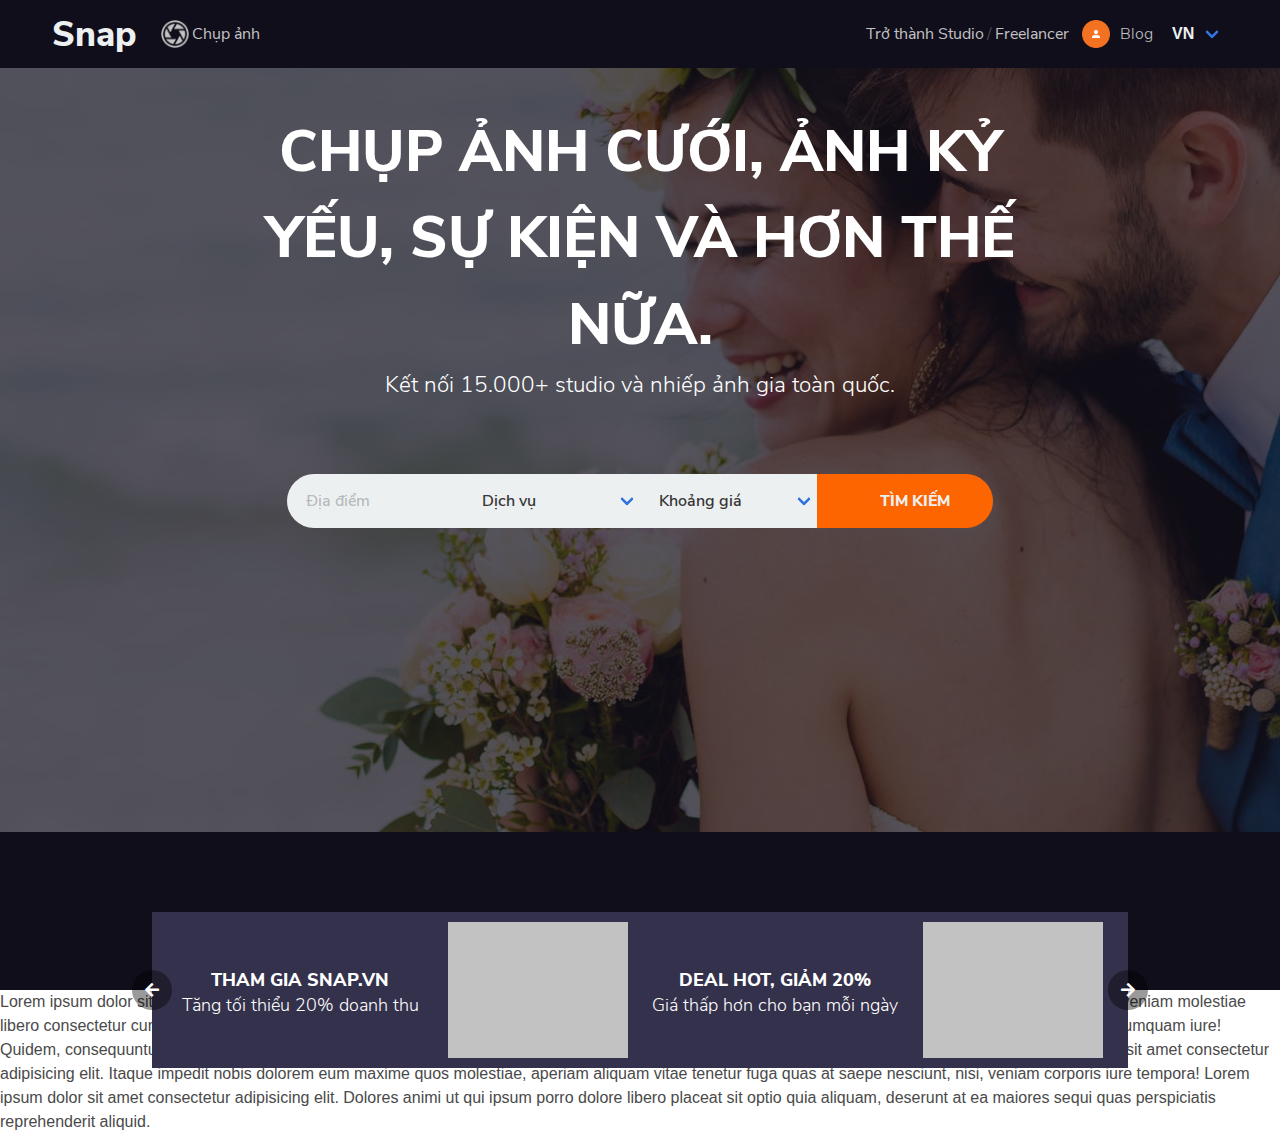
==== commit 91d5c1cf: "Merge pull request #3 from giangnam10a2/slide-header" ====
--- a/index.html
+++ b/index.html
@@ -13,10 +13,6 @@
 <body>
     <div class="header">
 
-        <div class="background">
-            <!-- Background img -->
-        </div>
-
         <div class="container is-fluid">
 
             <nav class="navbar" role="" aria-label="">
@@ -27,21 +23,25 @@
 
                     <a role="button" class="navbar-burger burger" aria-label="menu" aria-expanded="false"
                         data-target="navbarBasicExample">
+
                         <i class="fas fa-bars"></i>
+
                     </a>
 
                 </div>
+                <!-- End Navbar-Brand -->
 
                 <div class="navbar-menu" id="">
 
                     <div class="navbar-start">
-
                         <a href="" class="navbar-item take-photos">
+
                             <img src="./images/icon.png" alt="">
                             <span>Chụp ảnh</span>
+
                         </a>
-
-                    </div>
+                    </div>
+                    <!-- End Navbar-Start -->
 
                     <div class="navbar-end">
 
@@ -58,18 +58,22 @@
                         </div>
 
                         <div class="navbar-item language">
-
                             <div class="select">
                                 <select name="" id="">
+
                                     <option value="">VN</option>
                                     <option value="">EN</option>
+
                                 </select>
                             </div>
-
-                        </div>
-
-                    </div>
-                </div>
+                        </div>
+
+                    </div>
+                    <!-- End Navbar-End -->
+
+                </div>
+                <!-- End Navbar Menu -->
+
             </nav>
             <!-- End Navbar -->
 
@@ -81,8 +85,8 @@
                     <section>
                         <div class="hero">
 
-                            <h1 class="slogan__title">
-                                Chụp ảnh cưới, ảnh kỷ yếu,<br>sự kiện và hơn thế nữa.
+                            <h1 class="slogan__title is-uppercase">
+                                Chụp ảnh cưới, ảnh kỷ yếu, sự kiện và hơn thế nữa.
                             </h1>
 
                             <h2 class="slogan__subtitle">
@@ -146,7 +150,7 @@
                                 <div class="column">
 
                                     <div class="control search-bar__main--button">
-                                        <a class="button">TÌM KIẾM</a>
+                                        <a class="button is-uppercase">TÌM KIẾM</a>
                                     </div>
 
                                 </div>
@@ -165,7 +169,89 @@
             <!-- End Header Center -->
 
         </div>
+        <!-- End Container -->
+
+        <div class="hotdeal">
+            <div class="icon icon-right">
+                <i class="fas fa-arrow-right"></i>
+            </div>
+
+            <div class="icon icon-left">
+                <i class="fas fa-arrow-left"></i>
+            </div>
+
+            <div class="slides">
+                <div class="columns is-tablet">
+                    <div class="column is-6 left-slide">
+
+                        <div class="slide__text">
+                            <section class="hero has-text-centered">
+                                <div class="hero-body">
+
+                                    <h1 class="title">
+                                        THAM GIA SNAP.VN
+                                    </h1>
+                                    <h2 class="subtitle">
+                                        Tăng tối thiểu 20% doanh thu
+                                    </h2>
+
+                                </div>
+                            </section>
+                        </div>
+
+                        <div class="slide__image">
+                        </div>
+
+                    </div>
+                    <!-- End Left Slide -->
+
+
+                    <div class="column is-6 right-slide">
+                        <div class="slide__text">
+
+                            <section class="hero has-text-centered">
+                                <div class="hero-body">
+
+                                    <h1 class="title">
+                                        DEAL HOT, GIẢM 20%
+                                    </h1>
+
+                                    <h2 class="subtitle">
+                                        Giá thấp hơn cho bạn mỗi ngày
+                                    </h2>
+
+                                </div>
+                            </section>
+                        </div>
+
+                        <div class="slide__image">
+                        </div>
+
+                    </div>
+                    <!-- End Right Slide -->
+
+                </div>
+                <!-- End Columns -->
+
+            </div>
+            <!-- End Slide -->
+
+        </div>
+        <!-- End Hotdeal -->
+
     </div>
+    <!-- End header -->
+
+    Lorem ipsum dolor sit amet consectetur adipisicing elit. Ipsum reprehenderit ducimus id, doloremque alias esse,
+    numquam eveniet voluptas rerum perspiciatis veniam molestiae libero consectetur cumque nisi! Voluptatem voluptates
+    eius fuga!
+    Lorem ipsum dolor sit amet consectetur adipisicing elit. Ab, voluptate explicabo facere ullam numquam iure! Quidem,
+    consequuntur corporis! Illum nisi blanditiis aperiam dolorum voluptatibus porro reprehenderit sed maiores assumenda
+    perferendis.
+    Lorem ipsum dolor sit amet consectetur adipisicing elit. Itaque impedit nobis dolorem eum maxime quos molestiae,
+    aperiam aliquam vitae tenetur fuga quas at saepe nesciunt, nisi, veniam corporis iure tempora!
+    Lorem ipsum dolor sit amet consectetur adipisicing elit. Dolores animi ut qui ipsum porro dolore libero placeat sit
+    optio quia aliquam, deserunt at ea maiores sequi quas perspiciatis reprehenderit aliquid.
 
 
     <script src="./scripts/script.js"></script>
--- a/styles/style.css
+++ b/styles/style.css
@@ -10610,32 +10610,32 @@
     Include Fonts
 */
 @font-face {
+  font-weight: 300;
   font-family: "NunitoSans";
-  font-weight: 300;
   src: url("../fonts/NunitoSans-Light.ttf") format("truetype");
 }
 
 @font-face {
+  font-weight: 400;
   font-family: "NunitoSans";
-  font-weight: 400;
   src: url("../fonts/NunitoSans-Regular.ttf") format("truetype");
 }
 
 @font-face {
+  font-weight: 600;
   font-family: "NunitoSans";
-  font-weight: 600;
   src: url("../fonts/NunitoSans-SemiBold.ttf") format("truetype");
 }
 
 @font-face {
+  font-weight: 700;
   font-family: "NunitoSans";
-  font-weight: 700;
   src: url("../fonts/NunitoSans-Bold.ttf") format("truetype");
 }
 
 @font-face {
+  font-weight: 800;
   font-family: "NunitoSans";
-  font-weight: 800;
   src: url("../fonts/NunitoSans-ExtraBold.ttf") format("truetype");
 }
 
@@ -10647,29 +10647,62 @@
 */
 .header {
   width: 100vw;
-  height: 100vh;
-  background-color: #100e1b;
-}
-
-.header .background {
+  position: relative;
+}
+
+@media screen and (max-width: 768px) {
+  .header {
+    height: calc(100vh + 75px);
+  }
+}
+
+@media screen and (min-width: 769px), print {
+  .header {
+    height: calc(100vh + 75px);
+  }
+}
+
+@media screen and (min-width: 1024px) {
+  .header {
+    height: calc(100vh + 90px);
+  }
+}
+
+.header::before {
+  content: "";
+  top: 0;
+  left: 0;
+  z-index: -1;
   width: 100%;
   height: 100%;
+  position: absolute;
+  background-color: #100e1b;
+}
+
+.header::after {
+  content: "";
+  top: 0;
+  left: 0;
+  z-index: -1;
+  width: 100%;
+  height: 100%;
+  position: absolute;
+  background-position: center;
+  background-attachment: fixed;
+  background-repeat: no-repeat;
   background-image: url("../images/header.png");
-  background-repeat: no-repeat;
-  background-position: center;
   opacity: 0.3;
-  position: fixed;
 }
 
 .header .navbar {
+  margin: auto 20px;
   background: transparent;
-  margin: auto 20px;
 }
 
 .header .navbar .navbar-brand {
+  font-weight: 800;
+  font-size: 2.2rem;
   font-family: "NunitoSans";
-  font-size: 2.2rem;
-  font-weight: 800;
 }
 
 .header .navbar .navbar-brand .brand {
@@ -10695,9 +10728,9 @@
 }
 
 .header .navbar .navbar-start {
-  font-family: "NunitoSans";
   font-size: 1rem;
   font-weight: 400;
+  font-family: "NunitoSans";
 }
 
 .header .navbar .navbar-start .take-photos:hover {
@@ -10731,8 +10764,8 @@
 }
 
 .header .navbar .navbar-end .register {
+  font-weight: 400;
   font-family: "NunitoSans";
-  font-weight: 400;
 }
 
 .header .navbar .navbar-end .register a {
@@ -10744,12 +10777,12 @@
 }
 
 .header .navbar .navbar-end .language select {
+  border: none;
+  color: #ecf0f1;
   font-weight: 700;
   -webkit-box-shadow: none;
           box-shadow: none;
-  border: none;
   background-color: transparent;
-  color: #ecf0f1;
 }
 
 .header .navbar .navbar-end .language select option {
@@ -10769,31 +10802,33 @@
 }
 
 .header .navbar .navbar-end .blog {
+  font-weight: 300;
   font-family: "NunitoSans";
-  font-weight: 300;
 }
 
 .header .header-center .slogan {
+  margin: auto;
   max-width: 70%;
   font-family: "NunitoSans";
-  margin: auto;
 }
 
 @media screen and (max-width: 768px) {
   .header .header-center .slogan {
-    font-size: 6px;
+    font-size: 5px;
   }
 }
 
 @media screen and (min-width: 769px), print {
   .header .header-center .slogan {
     font-size: 6px;
+    margin-top: 40px;
   }
 }
 
 @media screen and (min-width: 1024px) {
   .header .header-center .slogan {
     font-size: 9px;
+    margin-top: 40px;
   }
 }
 
@@ -10814,22 +10849,33 @@
 }
 
 .header .header-center .search-bar .columns.search-bar__main .column {
+  background-color: #ecf0f1;
   padding-top: 10px !important;
   padding-bottom: 10px !important;
-  background-color: #ecf0f1;
+}
+
+@media screen and (max-width: 768px) {
+  .header .header-center .search-bar .columns.search-bar__main .column {
+    padding-top: 2px !important;
+    padding-bottom: 2px !important;
+  }
 }
 
 .header .header-center .search-bar .columns.search-bar__main .column * {
-  background-color: transparent;
   width: 100%;
   height: 100%;
   border: none;
-  border-radius: 0;
   outline: none;
   -webkit-box-shadow: none;
           box-shadow: none;
+  border-radius: 0;
+  font-weight: 600;
   font-family: "NunitoSans";
-  font-weight: 600;
+  background-color: transparent;
+}
+
+.header .header-center .search-bar .columns.search-bar__main .column > * {
+  margin-left: 10px;
 }
 
 @media screen and (max-width: 768px) {
@@ -10865,8 +10911,110 @@
 }
 
 .header .header-center .search-bar .columns.search-bar__main .column a {
+  font-size: 1rem;
+  font-weight: 800;
   color: #ecf0f1;
+}
+
+.header .hotdeal {
+  left: 50%;
+  bottom: 0;
+  position: absolute;
+  -webkit-box-sizing: border-box;
+          box-sizing: border-box;
+  background-color: #34314c;
+  -webkit-transform: translate(-50%, 50%);
+          transform: translate(-50%, 50%);
+}
+
+.header .hotdeal .slides .columns {
+  padding: 10px 25px;
+}
+
+@media screen and (max-width: 768px) {
+  .header .hotdeal .slides .columns {
+    width: 450px;
+    height: 150px;
+  }
+  .header .hotdeal .slides .columns .right-slide {
+    display: none;
+  }
+}
+
+@media screen and (min-width: 769px), print {
+  .header .hotdeal .slides .columns {
+    width: 700px;
+    height: 150px;
+  }
+}
+
+@media screen and (min-width: 1024px) {
+  .header .hotdeal .slides .columns {
+    width: 1000px;
+    height: 180px;
+  }
+}
+
+.header .hotdeal .slides .slide__text {
+  width: 60%;
+  float: left;
+  height: 100%;
+}
+
+.header .hotdeal .slides .slide__text .hero-body {
+  padding-left: 0;
+}
+
+.header .hotdeal .slides .slide__text .hero-body h1,
+.header .hotdeal .slides .slide__text .hero-body h2 {
+  color: white;
+  font-size: 1.125rem;
+  font-family: "NunitoSans";
+}
+
+.header .hotdeal .slides .slide__text .hero-body h1 {
   font-weight: 800;
+}
+
+.header .hotdeal .slides .slide__text .hero-body h2 {
+  font-weight: 300;
+}
+
+.header .hotdeal .slides .slide__image {
+  width: 40%;
+  height: 100%;
+  float: left;
+  background-color: #c2c2c2;
+}
+
+.header .hotdeal .icon {
+  top: 50%;
+  width: 40px;
+  height: 40px;
+  cursor: pointer;
+  position: absolute;
+  border-radius: 999px;
+  background-color: #00000065;
+}
+
+.header .hotdeal .icon:hover {
+  background-color: #fd6500;
+}
+
+.header .hotdeal .icon i {
+  color: white;
   font-size: 1rem;
 }
+
+.header .hotdeal .icon.icon-right {
+  right: 0;
+  -webkit-transform: translate(50%, -50%);
+          transform: translate(50%, -50%);
+}
+
+.header .hotdeal .icon.icon-left {
+  left: 0;
+  -webkit-transform: translate(-50%, -50%);
+          transform: translate(-50%, -50%);
+}
 /*# sourceMappingURL=style.css.map */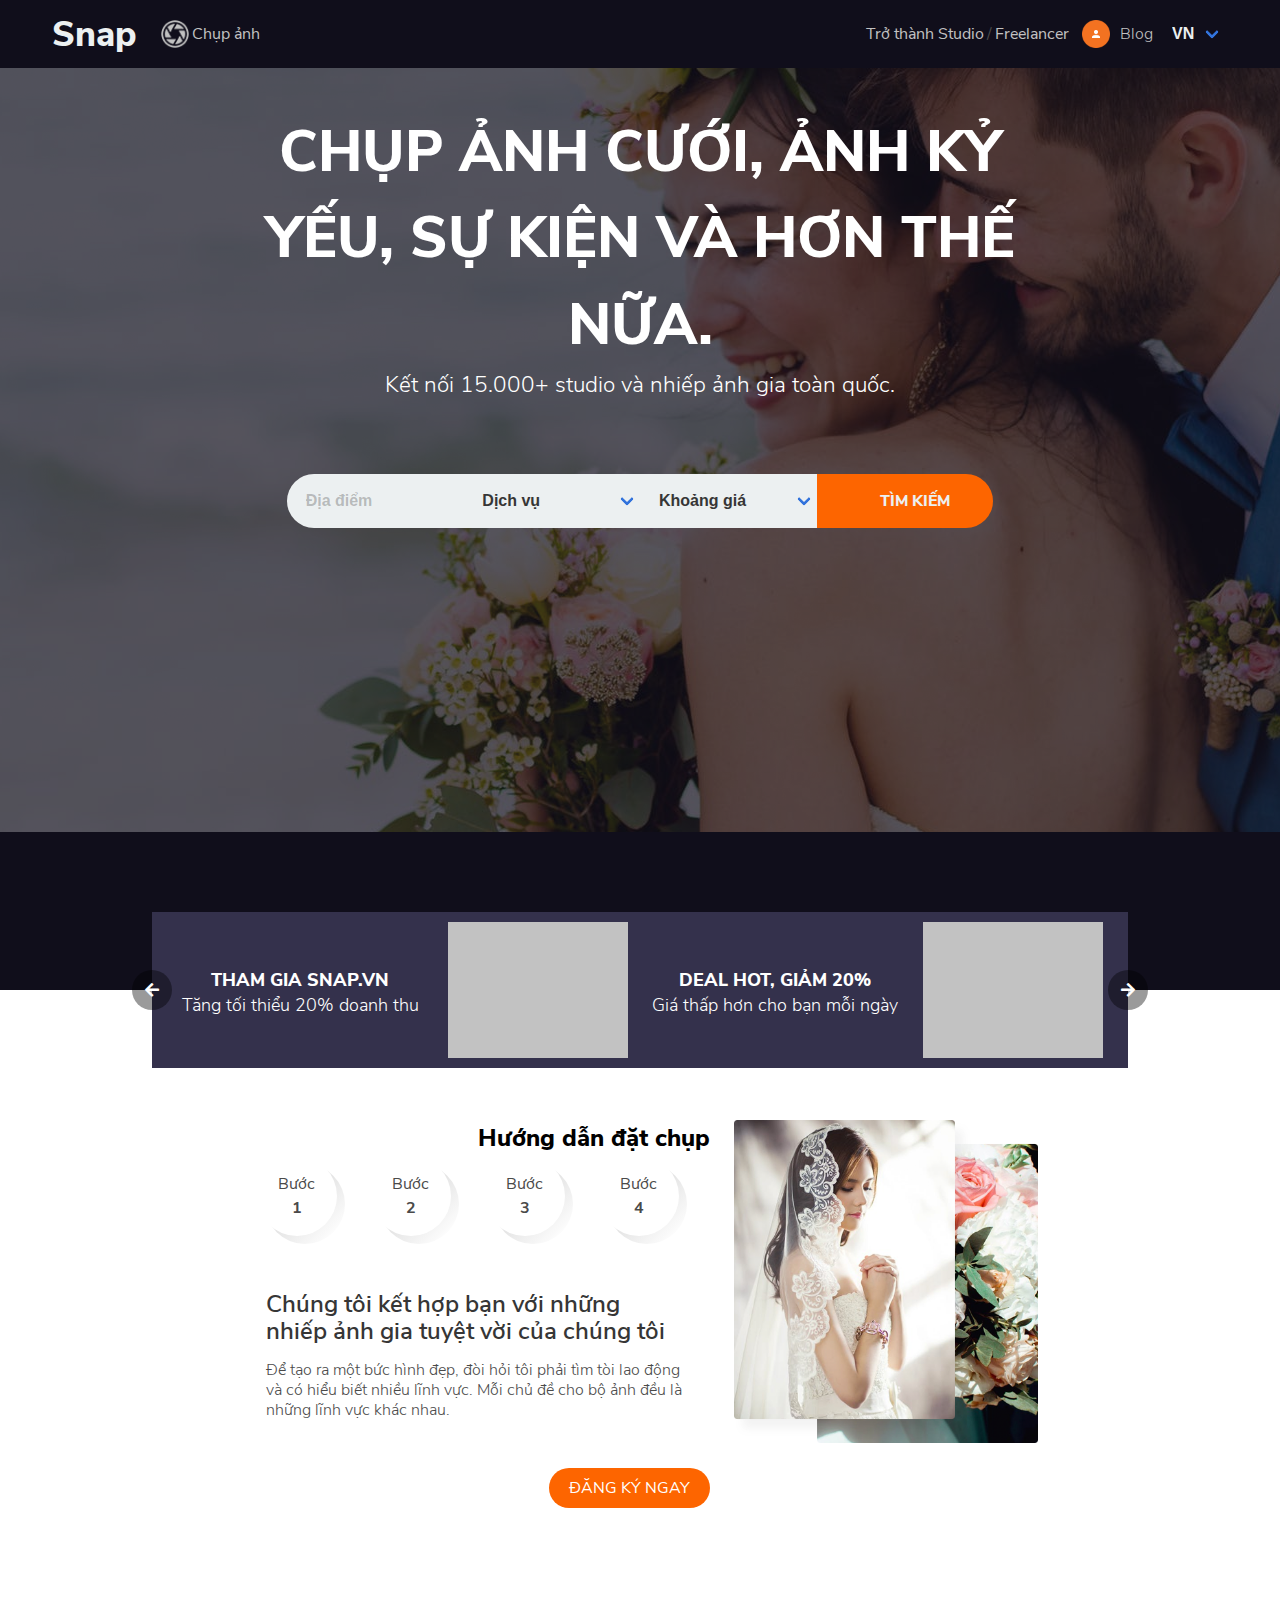
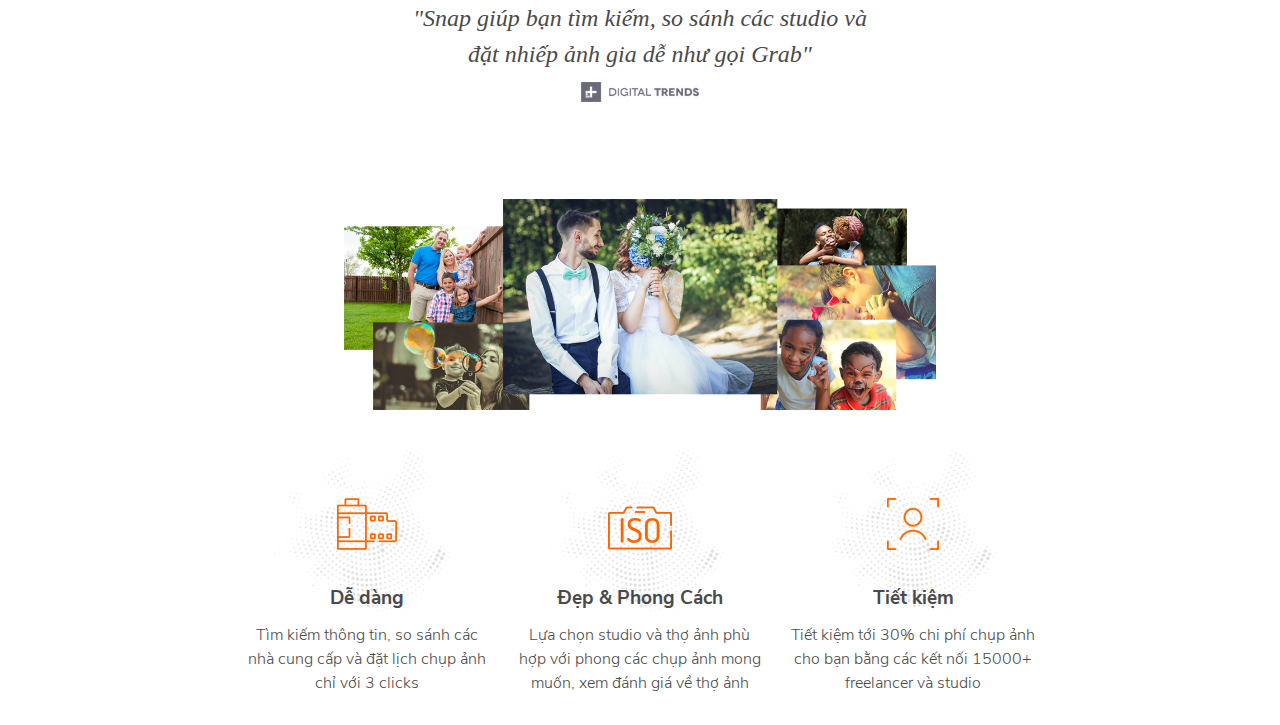
==== commit 976159a3: "Top Body (Guild & Criteria)." ====
--- a/index.html
+++ b/index.html
@@ -242,19 +242,177 @@
     </div>
     <!-- End header -->
 
-    Lorem ipsum dolor sit amet consectetur adipisicing elit. Ipsum reprehenderit ducimus id, doloremque alias esse,
-    numquam eveniet voluptas rerum perspiciatis veniam molestiae libero consectetur cumque nisi! Voluptatem voluptates
-    eius fuga!
-    Lorem ipsum dolor sit amet consectetur adipisicing elit. Ab, voluptate explicabo facere ullam numquam iure! Quidem,
-    consequuntur corporis! Illum nisi blanditiis aperiam dolorum voluptatibus porro reprehenderit sed maiores assumenda
-    perferendis.
-    Lorem ipsum dolor sit amet consectetur adipisicing elit. Itaque impedit nobis dolorem eum maxime quos molestiae,
-    aperiam aliquam vitae tenetur fuga quas at saepe nesciunt, nisi, veniam corporis iure tempora!
-    Lorem ipsum dolor sit amet consectetur adipisicing elit. Dolores animi ut qui ipsum porro dolore libero placeat sit
-    optio quia aliquam, deserunt at ea maiores sequi quas perspiciatis reprehenderit aliquid.
+    <div class="body-top">
+        <div class="guild">
+            <div class="container">
+                <div class="columns">
+
+                    <div class="column is-6 is-offset-1">
+
+                        <div class="guild__title has-text-right">
+                            <h1>
+                                Hướng dẫn đặt chụp
+                            </h1>
+                        </div>
+
+
+                        <div class="guild__steps--steps">
+
+                            <div class="step has-text-centered">
+                                <div class="text">
+                                    <p>Bước</p>
+                                    <h1>1</h1>
+                                </div>
+                            </div>
+
+
+                            <div class="step has-text-centered">
+                                <div class="text">
+                                    <p>Bước</p>
+                                    <h1>2</h1>
+                                </div>
+                            </div>
+
+
+                            <div class="step has-text-centered">
+                                <div class="text">
+                                    <p>Bước</p>
+                                    <h1>3</h1>
+                                </div>
+                            </div>
+
+
+                            <div class="step has-text-centered">
+                                <div class="text">
+                                    <p>Bước</p>
+                                    <h1>4</h1>
+                                </div>
+                            </div>
+
+                        </div>
+
+
+                        <div class="guild__steps--text">
+                            <section class="hero">
+                                <div class="hero-body">
+
+
+                                    <h1 class="title">
+                                        Chúng tôi kết hợp bạn với những nhiếp ảnh gia tuyệt vời của chúng tôi
+                                    </h1>
+
+                                    <h2 class="subtitle">
+                                        Để tạo ra một bức hình đẹp, đòi hỏi tôi phải tìm tòi lao động và có hiểu
+                                        biết nhiều lĩnh vực. Mỗi chủ đề cho bộ ảnh đều là những lĩnh vực khác nhau.
+                                    </h2>
+
+
+                                </div>
+                            </section>
+                        </div>
+
+                        <div class="guild__button is-pulled-right">
+                            <a href="" class="button is-uppercase">ĐĂNG KÝ NGAY</a>
+                        </div>
+
+
+                    </div>
+
+                    <div class="column is-4 guild__img">
+                        <img src="./images/guild_img.png" alt="">
+                    </div>
+
+                </div>
+
+                <div class="trends has-text-centered">
+                    <p>"Snap giúp bạn tìm kiếm, so sánh các studio và<br>đặt nhiếp ảnh gia dễ như gọi Grab"</p>
+                    <img src="./images/trends.png" alt="">
+                </div>
+
+            </div>
+
+        </div>
+        <!-- End Guild -->
+
+        <div class="criteria">
+            <div class="container ">
+
+                <div class="columns">
+                    <div class="column is-8 is-offset-2">
+                        
+                        <div class="criteria__image">
+                            <img src="./images/img01.png" alt="">
+                        </div>
+
+                    </div>
+                </div>
+                <!-- End columns Criteria Image (tiêu chí) -->
+
+                <div class="columns">
+                    <div class="column is-10 is-offset-1">
+
+                        <div class="criteria__items has-text-centered">
+                            <div class="columns is-tablet">
+                            
+                                <!-- Item 1 -->
+                                <div class="column">
+                                    <img src="./images/easy.png" alt="">
+                                    <h1>Dễ dàng</h1>
+                                    <p>Tìm kiếm thông tin, so sánh các nhà cung cấp và đặt lịch chụp ảnh chỉ với 3
+                                        clicks</p>
+                                </div>
+
+                                <!-- Item 2 -->
+                                <div class="column">
+                                    <img src="./images/beauty_style.png" alt="">
+                                    <h1>Đẹp & Phong Cách</h1>
+                                    <p>Lựa chọn studio và thợ ảnh phù hợp với phong các chụp ảnh mong muốn, xem đánh giá
+                                        về thợ
+                                        ảnh
+                                    </p>
+                                </div>
+
+                                <!-- Item 3 -->
+                                <div class="column">
+                                    <img src="./images/economical.png" alt="">
+                                    <h1>Tiết kiệm</h1>
+                                    <p>Tiết kiệm tới 30% chi phí chụp ảnh cho bạn bằng các kết nối 15000+ freelancer và
+                                        studio
+                                    </p>
+                                </div>
+
+                            </div>
+                        </div>
+
+                    </div>
+                </div>
+                <!-- End columns Creteria Items -->
+
+            </div>
+
+        </div>
+        <!-- End Creteria -->
+
+
+
+    </div>
+    <!-- End Body-top -->
+
+
+    <div class="body-mid">
+
+    </div>
+    <!-- End Body-mid -->
+
+
+    <div class="body-bottom">
+
+    </div>
+    <!-- End Body-bottom -->
 
 
     <script src="./scripts/script.js"></script>
+    
 </body>
 
 </html>
--- a/styles/style.css
+++ b/styles/style.css
@@ -10645,6 +10645,10 @@
 /*
     Begin Style
 */
+* {
+  font-family: "NunitoSans";
+}
+
 .header {
   width: 100vw;
   position: relative;
@@ -10690,7 +10694,7 @@
   background-position: center;
   background-attachment: fixed;
   background-repeat: no-repeat;
-  background-image: url("../images/header.png");
+  background-image: url("../images/bg_header.png");
   opacity: 0.3;
 }
 
@@ -10702,7 +10706,6 @@
 .header .navbar .navbar-brand {
   font-weight: 800;
   font-size: 2.2rem;
-  font-family: "NunitoSans";
 }
 
 .header .navbar .navbar-brand .brand {
@@ -10730,7 +10733,6 @@
 .header .navbar .navbar-start {
   font-size: 1rem;
   font-weight: 400;
-  font-family: "NunitoSans";
 }
 
 .header .navbar .navbar-start .take-photos:hover {
@@ -10765,15 +10767,10 @@
 
 .header .navbar .navbar-end .register {
   font-weight: 400;
-  font-family: "NunitoSans";
 }
 
 .header .navbar .navbar-end .register a {
   margin: 3px;
-}
-
-.header .navbar .navbar-end .language {
-  font-family: "NunitoSans";
 }
 
 .header .navbar .navbar-end .language select {
@@ -10803,13 +10800,11 @@
 
 .header .navbar .navbar-end .blog {
   font-weight: 300;
-  font-family: "NunitoSans";
 }
 
 .header .header-center .slogan {
   margin: auto;
   max-width: 70%;
-  font-family: "NunitoSans";
 }
 
 @media screen and (max-width: 768px) {
@@ -10870,7 +10865,6 @@
           box-shadow: none;
   border-radius: 0;
   font-weight: 600;
-  font-family: "NunitoSans";
   background-color: transparent;
 }
 
@@ -10969,7 +10963,6 @@
 .header .hotdeal .slides .slide__text .hero-body h2 {
   color: white;
   font-size: 1.125rem;
-  font-family: "NunitoSans";
 }
 
 .header .hotdeal .slides .slide__text .hero-body h1 {
@@ -11017,4 +11010,182 @@
   -webkit-transform: translate(-50%, -50%);
           transform: translate(-50%, -50%);
 }
+
+.body-top {
+  margin: 130px auto 30px auto;
+}
+
+.body-top .guild .guild__title {
+  color: #000000;
+  font-size: 1.5rem;
+}
+
+.body-top .guild .guild__title h1 {
+  font-weight: 800;
+}
+
+@media screen and (max-width: 768px) {
+  .body-top .guild .guild__title {
+    text-align: center !important;
+  }
+}
+
+@media screen and (max-width: 768px) {
+  .body-top .guild .guild__steps--steps {
+    float: left;
+  }
+}
+
+.body-top .guild .guild__steps--steps .step {
+  position: relative;
+  border-radius: 999px;
+  display: inline-block;
+  background-color: #ffffff;
+}
+
+@media screen and (max-width: 768px) {
+  .body-top .guild .guild__steps--steps .step {
+    width: 60px;
+    height: 60px;
+    display: block;
+    margin: 15px 15px;
+  }
+  .body-top .guild .guild__steps--steps .step .text p {
+    display: none;
+  }
+  .body-top .guild .guild__steps--steps .step .text h1 {
+    font-size: 1.5rem;
+  }
+}
+
+@media screen and (min-width: 769px), print {
+  .body-top .guild .guild__steps--steps .step {
+    width: 60px;
+    height: 60px;
+    margin: auto 10px;
+    display: inline-block;
+  }
+  .body-top .guild .guild__steps--steps .step .text p {
+    display: initial;
+  }
+  .body-top .guild .guild__steps--steps .step .text h1 {
+    font-size: 1rem;
+  }
+}
+
+@media screen and (min-width: 1024px) {
+  .body-top .guild .guild__steps--steps .step {
+    width: 80px;
+    height: 80px;
+    margin: auto 15px;
+  }
+}
+
+.body-top .guild .guild__steps--steps .step::before {
+  content: "";
+  top: 10%;
+  left: 10%;
+  z-index: -1;
+  width: 100%;
+  height: 100%;
+  position: absolute;
+  border-radius: 999px;
+  background: linear-gradient(135deg, rgba(136, 136, 136, 0.479), transparent 90%);
+}
+
+.body-top .guild .guild__steps--steps .step:hover {
+  color: #ffffff;
+  background-color: #ff6e00;
+  border: 5px solid #fde0ca;
+}
+
+.body-top .guild .guild__steps--steps .step:hover::before {
+  background: #ffffff;
+}
+
+.body-top .guild .guild__steps--steps .step .text {
+  top: 50%;
+  left: 50%;
+  position: absolute;
+  -webkit-transform: translate(-50%, -50%);
+          transform: translate(-50%, -50%);
+}
+
+.body-top .guild .guild__steps--steps .step .text h1 {
+  font-weight: 700;
+}
+
+.body-top .guild .guild__steps--steps .step .text p {
+  font-weight: 400;
+}
+
+.body-top .guild .guild__steps--text .title {
+  font-weight: 600;
+  font-size: 1.5rem;
+  margin-bottom: 35px;
+}
+
+.body-top .guild .guild__steps--text .subtitle {
+  font-size: 1rem;
+  font-weight: 300;
+}
+
+.body-top .guild .guild__button a {
+  border: none;
+  padding: 20px;
+  color: white;
+  -webkit-box-shadow: none;
+          box-shadow: none;
+  border-radius: 999px;
+  background-color: #fd6500;
+}
+
+@media screen and (max-width: 768px) {
+  .body-top .guild .guild__button {
+    margin: auto 20px !important;
+  }
+}
+
+@media screen and (max-width: 768px) {
+  .body-top .guild .guild__img {
+    display: none;
+  }
+}
+
+.body-top .guild .trends {
+  margin: 80px auto;
+}
+
+.body-top .guild .trends p {
+  font-size: 1.5rem;
+  font-style: italic;
+  font-family: "Times New Roman", Times, serif;
+}
+
+.body-top .guild .trends img {
+  height: 20px;
+  margin: 10px auto;
+}
+
+.body-top .criteria .criteria__image {
+  margin: auto 20px;
+}
+
+@media screen and (max-width: 768px) {
+  .body-top .criteria .criteria__items .column {
+    margin: auto 50px;
+  }
+}
+
+.body-top .criteria .criteria__items h1 {
+  font-weight: 700;
+  font-size: 1.2rem;
+  margin-top: -40px;
+  margin-bottom: 10px;
+}
+
+.body-top .criteria .criteria__items p {
+  font-weight: 300;
+  font-size: 1rem;
+}
 /*# sourceMappingURL=style.css.map */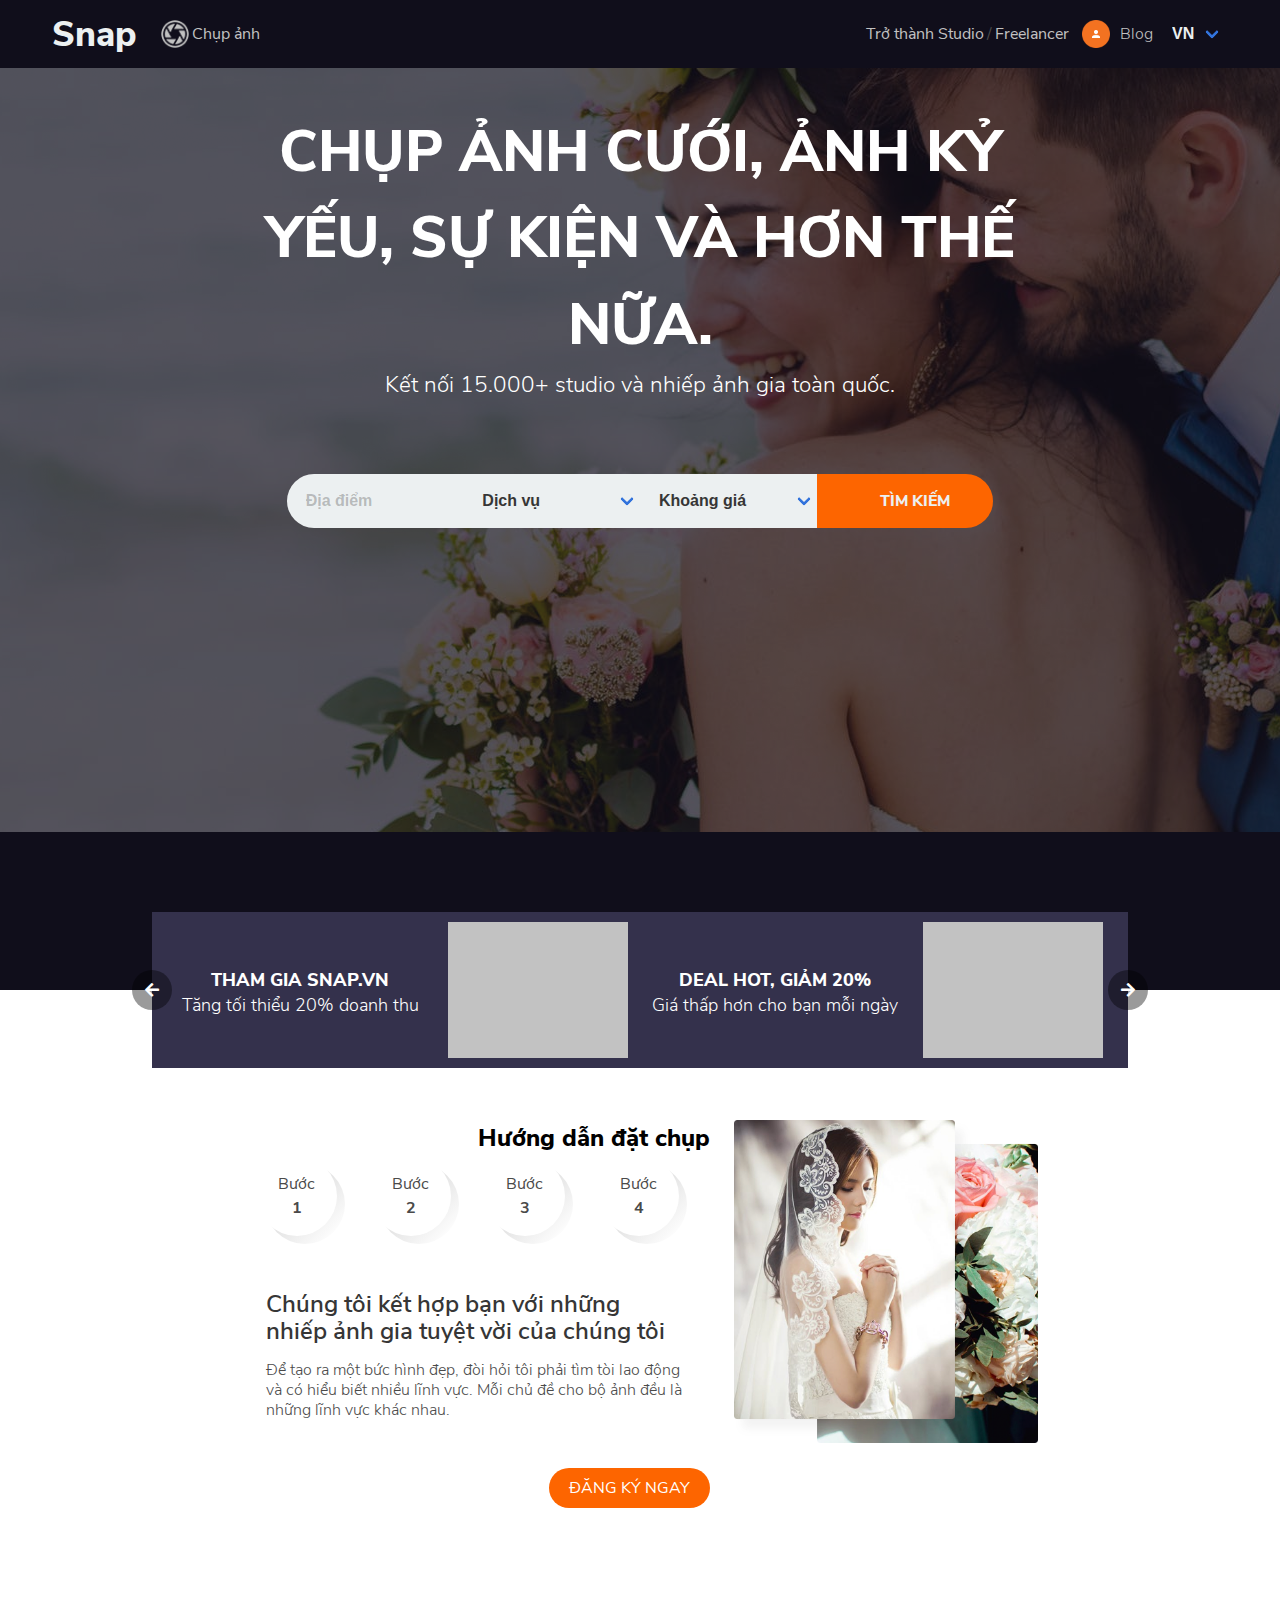
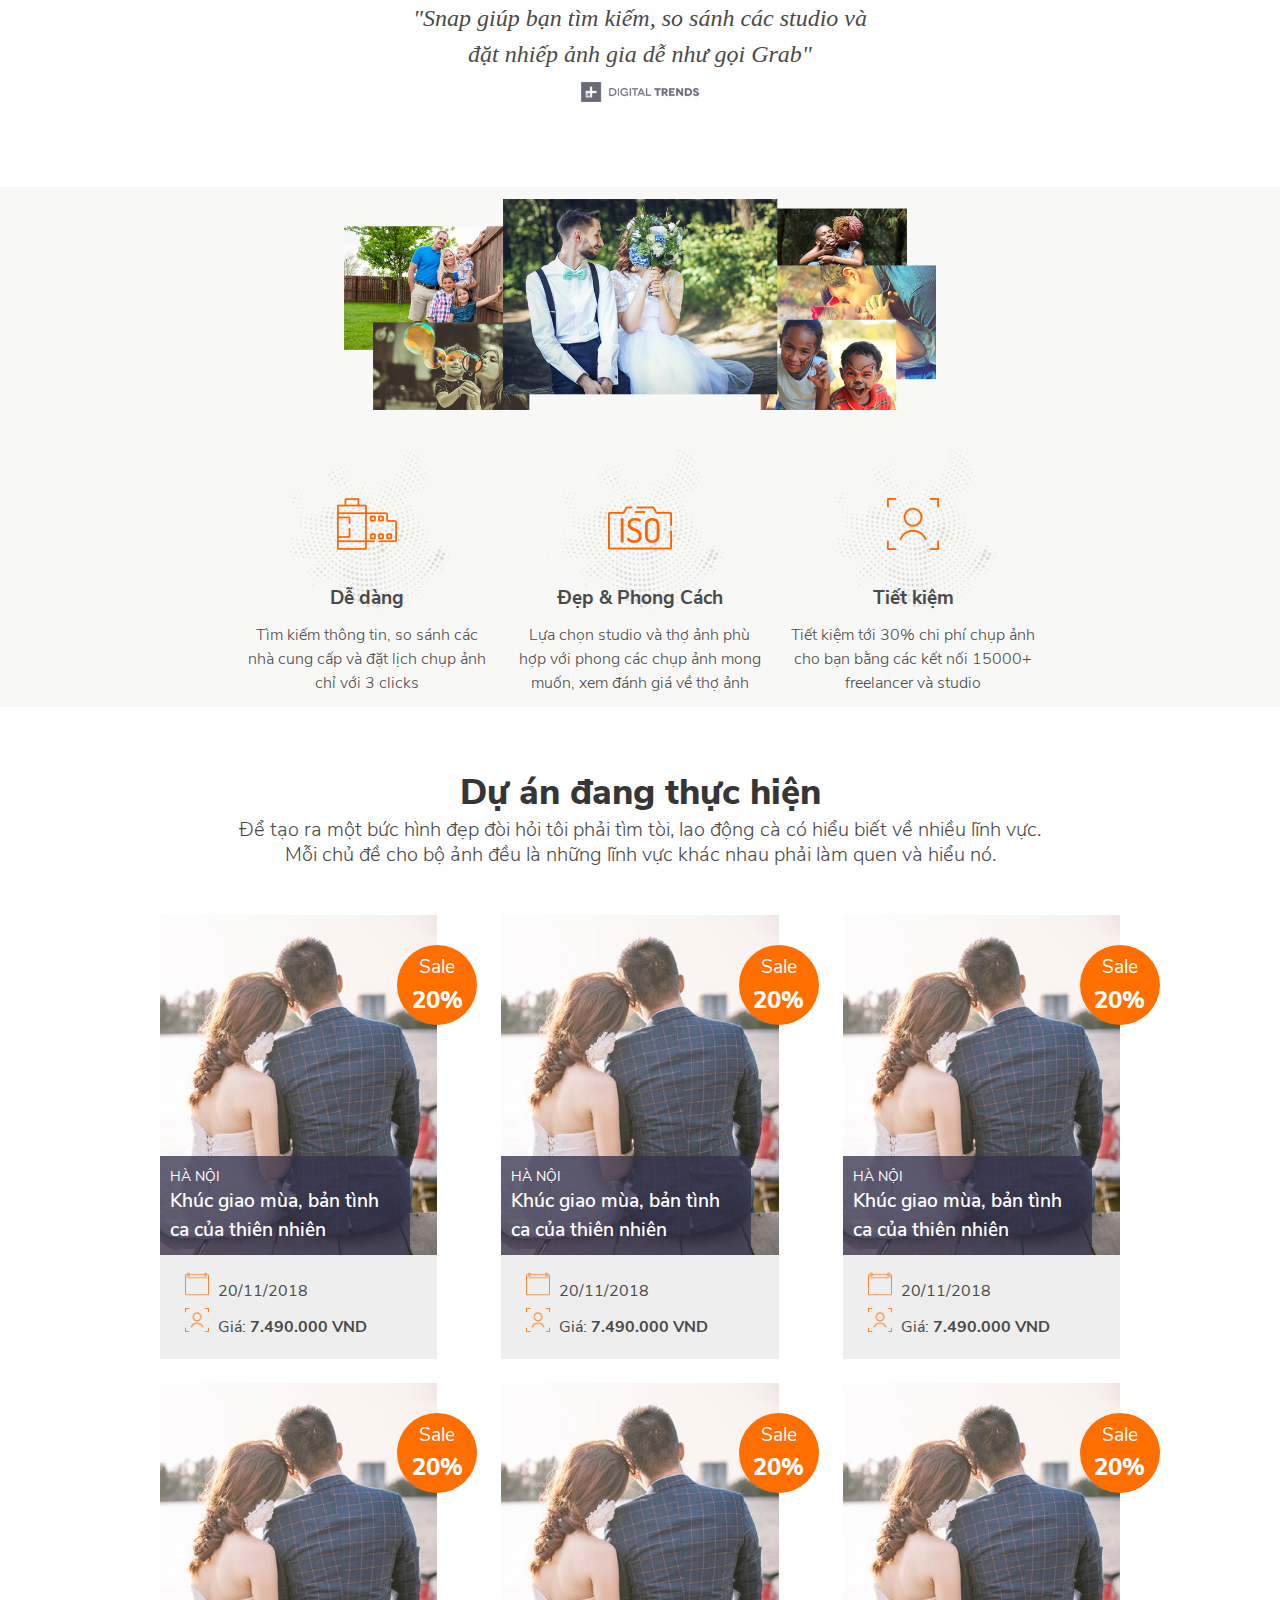
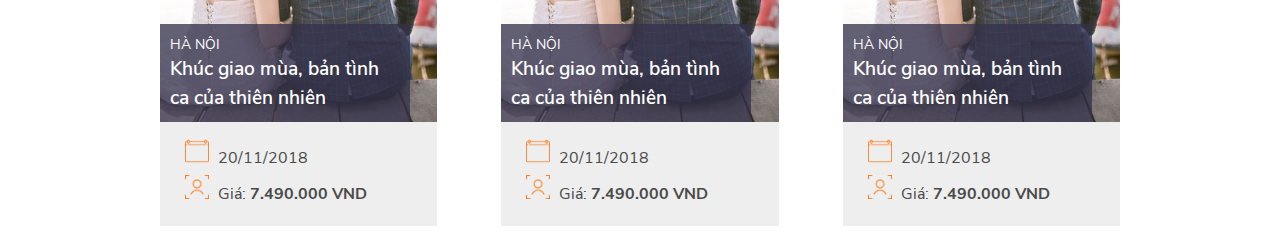
==== commit 9864ed8e: "Body Mid (All  Projects)." ====
--- a/index.html
+++ b/index.html
@@ -243,6 +243,7 @@
     <!-- End header -->
 
     <div class="body-top">
+
         <div class="guild">
             <div class="container">
                 <div class="columns">
@@ -339,7 +340,7 @@
 
                 <div class="columns">
                     <div class="column is-8 is-offset-2">
-                        
+
                         <div class="criteria__image">
                             <img src="./images/img01.png" alt="">
                         </div>
@@ -353,7 +354,7 @@
 
                         <div class="criteria__items has-text-centered">
                             <div class="columns is-tablet">
-                            
+
                                 <!-- Item 1 -->
                                 <div class="column">
                                     <img src="./images/easy.png" alt="">
@@ -393,16 +394,364 @@
         </div>
         <!-- End Creteria -->
 
-
-
     </div>
     <!-- End Body-top -->
 
 
     <div class="body-mid">
 
+        <div class="projects">
+            <div class="container">
+
+                <div class="projects__text">
+
+                    <section class="hero">
+                        <div class="hero-body has-text-centered">
+
+                            <h1 class="title">
+                                Dự án đang thực hiện
+                            </h1>
+
+                            <h2 class="subtitle">
+                                Để tạo ra một bức hình đẹp đòi hỏi tôi phải tìm tòi, lao động cà có hiểu biết về nhiều
+                                lĩnh vực.<br>Mỗi chủ đề cho bộ ảnh đều là những lĩnh vực khác nhau phải làm quen và hiểu
+                                nó.
+                            </h2>
+
+                        </div>
+                    </section>
+
+                </div>
+                <!-- End Projects Text -->
+
+
+                <div class="projects__all">
+
+                    <div class="columns is-multiline is-variable is-8">
+
+                        <!-- Item 1 -->
+                        <div class="column is-4">
+
+                            <div class="project">
+
+                                <div class="project__image">
+                                    <img src="./images/img07.png" alt="">
+
+                                    <div class="project__info-01">
+
+                                        <div class="project__place is-uppercase">
+                                            <h1>Hà Nội</h1>
+                                        </div>
+
+                                        <div class="project__title">
+                                            <p>
+                                                Khúc giao mùa, bản tình ca của thiên nhiên
+                                            </p>
+                                        </div>
+
+                                    </div>
+
+                                    <div class="project__sale-block">
+
+                                        <div class="project__sale">
+                                            <p>Sale</p>
+                                            <p class="project__sale-value">20%</p>
+                                        </div>
+
+                                    </div>
+
+                                </div>
+
+
+                                <div class="project__info-02">
+
+                                    <div class="project__date">
+                                        <img class="icon" src="./images/date.png" alt="">
+                                        <span class="project__date-value">20/11/2018</span>
+                                    </div>
+
+                                    <div class="project__price">
+                                        <img class="icon" src="./images/price.png" alt="">
+                                        <span>Giá: </span>
+                                        <span class="project__price-value">7.490.000 VND</span>
+                                    </div>
+
+                                </div>
+
+                            </div>
+                        </div>
+
+                        <!-- Item 2 -->
+                        <div class="column is-4">
+
+                            <div class="project">
+
+                                <div class="project__image">
+                                    <img src="./images/img07.png" alt="">
+
+                                    <div class="project__info-01">
+
+                                        <div class="project__place is-uppercase">
+                                            <h1>Hà Nội</h1>
+                                        </div>
+
+                                        <div class="project__title">
+                                            <p>
+                                                Khúc giao mùa, bản tình ca của thiên nhiên
+                                            </p>
+                                        </div>
+
+                                    </div>
+
+                                    <div class="project__sale-block">
+
+                                        <div class="project__sale">
+                                            <p>Sale</p>
+                                            <p class="project__sale-value">20%</p>
+                                        </div>
+
+                                    </div>
+
+                                </div>
+
+
+                                <div class="project__info-02">
+
+                                    <div class="project__date">
+                                        <img class="icon" src="./images/date.png" alt="">
+                                        <span class="project__date-value">20/11/2018</span>
+                                    </div>
+
+                                    <div class="project__price">
+                                        <img class="icon" src="./images/price.png" alt="">
+                                        <span>Giá: </span>
+                                        <span class="project__price-value">7.490.000 VND</span>
+                                    </div>
+
+                                </div>
+
+                            </div>
+                        </div>
+
+                        <!-- Item 3 -->
+                        <div class="column is-4">
+
+                            <div class="project">
+
+                                <div class="project__image">
+                                    <img src="./images/img07.png" alt="">
+
+                                    <div class="project__info-01">
+
+                                        <div class="project__place is-uppercase">
+                                            <h1>Hà Nội</h1>
+                                        </div>
+
+                                        <div class="project__title">
+                                            <p>
+                                                Khúc giao mùa, bản tình ca của thiên nhiên
+                                            </p>
+                                        </div>
+
+                                    </div>
+
+                                    <div class="project__sale-block">
+
+                                        <div class="project__sale">
+                                            <p>Sale</p>
+                                            <p class="project__sale-value">20%</p>
+                                        </div>
+
+                                    </div>
+
+                                </div>
+
+
+                                <div class="project__info-02">
+
+                                    <div class="project__date">
+                                        <img class="icon" src="./images/date.png" alt="">
+                                        <span class="project__date-value">20/11/2018</span>
+                                    </div>
+
+                                    <div class="project__price">
+                                        <img class="icon" src="./images/price.png" alt="">
+                                        <span>Giá: </span>
+                                        <span class="project__price-value">7.490.000 VND</span>
+                                    </div>
+
+                                </div>
+
+                            </div>
+                        </div>
+
+                        <!-- Item 4 -->
+                        <div class="column is-4">
+
+                            <div class="project">
+
+                                <div class="project__image">
+                                    <img src="./images/img07.png" alt="">
+
+                                    <div class="project__info-01">
+
+                                        <div class="project__place is-uppercase">
+                                            <h1>Hà Nội</h1>
+                                        </div>
+
+                                        <div class="project__title">
+                                            <p>
+                                                Khúc giao mùa, bản tình ca của thiên nhiên
+                                            </p>
+                                        </div>
+
+                                    </div>
+
+                                    <div class="project__sale-block">
+
+                                        <div class="project__sale">
+                                            <p>Sale</p>
+                                            <p class="project__sale-value">20%</p>
+                                        </div>
+
+                                    </div>
+
+                                </div>
+
+
+                                <div class="project__info-02">
+
+                                    <div class="project__date">
+                                        <img class="icon" src="./images/date.png" alt="">
+                                        <span class="project__date-value">20/11/2018</span>
+                                    </div>
+
+                                    <div class="project__price">
+                                        <img class="icon" src="./images/price.png" alt="">
+                                        <span>Giá: </span>
+                                        <span class="project__price-value">7.490.000 VND</span>
+                                    </div>
+
+                                </div>
+
+                            </div>
+                        </div>
+
+                        <!-- Item 5 -->
+                        <div class="column is-4">
+
+                            <div class="project">
+
+                                <div class="project__image">
+                                    <img src="./images/img07.png" alt="">
+
+                                    <div class="project__info-01">
+
+                                        <div class="project__place is-uppercase">
+                                            <h1>Hà Nội</h1>
+                                        </div>
+
+                                        <div class="project__title">
+                                            <p>
+                                                Khúc giao mùa, bản tình ca của thiên nhiên
+                                            </p>
+                                        </div>
+
+                                    </div>
+
+                                    <div class="project__sale-block">
+
+                                        <div class="project__sale">
+                                            <p>Sale</p>
+                                            <p class="project__sale-value">20%</p>
+                                        </div>
+
+                                    </div>
+
+                                </div>
+
+
+                                <div class="project__info-02">
+
+                                    <div class="project__date">
+                                        <img class="icon" src="./images/date.png" alt="">
+                                        <span class="project__date-value">20/11/2018</span>
+                                    </div>
+
+                                    <div class="project__price">
+                                        <img class="icon" src="./images/price.png" alt="">
+                                        <span>Giá: </span>
+                                        <span class="project__price-value">7.490.000 VND</span>
+                                    </div>
+
+                                </div>
+
+                            </div>
+                        </div>
+
+                        <!-- Item 6 -->
+                        <div class="column is-4">
+
+                            <div class="project">
+
+                                <div class="project__image">
+                                    <img src="./images/img07.png" alt="">
+
+                                    <div class="project__info-01">
+
+                                        <div class="project__place is-uppercase">
+                                            <h1>Hà Nội</h1>
+                                        </div>
+
+                                        <div class="project__title">
+                                            <p>
+                                                Khúc giao mùa, bản tình ca của thiên nhiên
+                                            </p>
+                                        </div>
+
+                                    </div>
+
+                                    <div class="project__sale-block">
+
+                                        <div class="project__sale">
+                                            <p>Sale</p>
+                                            <p class="project__sale-value">20%</p>
+                                        </div>
+
+                                    </div>
+
+                                </div>
+
+
+                                <div class="project__info-02">
+
+                                    <div class="project__date">
+                                        <img class="icon" src="./images/date.png" alt="">
+                                        <span class="project__date-value">20/11/2018</span>
+                                    </div>
+
+                                    <div class="project__price">
+                                        <img class="icon" src="./images/price.png" alt="">
+                                        <span>Giá: </span>
+                                        <span class="project__price-value">7.490.000 VND</span>
+                                    </div>
+
+                                </div>
+
+                            </div>
+                        </div>
+                    </div>
+
+                </div>
+                <!-- End All Projects -->
+
+            </div>
+
+        </div>
+        <!-- End Projects -->
+
     </div>
-    <!-- End Body-mid -->
+    <!-- End Body-Mid -->
 
 
     <div class="body-bottom">
@@ -412,7 +761,7 @@
 
 
     <script src="./scripts/script.js"></script>
-    
+
 </body>
 
 </html>
--- a/styles/style.css
+++ b/styles/style.css
@@ -11094,6 +11094,7 @@
 }
 
 .body-top .guild .guild__steps--steps .step:hover {
+  cursor: pointer;
   color: #ffffff;
   background-color: #ff6e00;
   border: 5px solid #fde0ca;
@@ -11167,6 +11168,10 @@
   margin: 10px auto;
 }
 
+.body-top .criteria {
+  background-color: #f8f8f6;
+}
+
 .body-top .criteria .criteria__image {
   margin: auto 20px;
 }
@@ -11185,7 +11190,113 @@
 }
 
 .body-top .criteria .criteria__items p {
+  font-size: 1rem;
   font-weight: 300;
+}
+
+.body-mid .projects__text .title {
+  font-weight: 800;
+  font-size: 2.25rem;
+}
+
+.body-mid .projects__text .subtitle {
+  font-weight: 300;
+  font-size: 1.25rem;
+}
+
+@media screen and (max-width: 768px) {
+  .body-mid .projects__all .column {
+    display: -webkit-box;
+    display: -ms-flexbox;
+    display: flex;
+  }
+}
+
+.body-mid .projects__all .project {
+  margin: auto;
+  position: relative;
+  padding-bottom: 10px;
+  background-color: #2d343615;
+}
+
+.body-mid .projects__all .project__image {
+  position: relative;
+}
+
+.body-mid .projects__all .project__info-01 {
+  width: 90%;
+  bottom: 7px;
+  padding: 10px;
+  position: absolute;
+  background-color: #34314cc4;
+}
+
+.body-mid .projects__all .project__info-02 {
+  margin: 10px 20px;
+}
+
+.body-mid .projects__all .project__info-02 .icon {
+  margin: auto 5px;
+}
+
+.body-mid .projects__all .project__date, .body-mid .projects__all .project__price {
+  margin: 5px auto;
+}
+
+.body-mid .projects__all .project__place, .body-mid .projects__all .project__title {
+  font-weight: 600;
+  color: #ffffff;
+}
+
+.body-mid .projects__all .project__place {
+  font-size: 0.875rem;
+}
+
+.body-mid .projects__all .project__title {
+  font-size: 1.2rem;
+}
+
+.body-mid .projects__all .project__date-value {
   font-size: 1rem;
 }
+
+.body-mid .projects__all .project__price-value {
+  font-size: 1rem;
+  font-weight: 700;
+}
+
+.body-mid .projects__all .project__sale-block {
+  top: 30px;
+  right: -40px;
+  width: 80px;
+  height: 80px;
+  position: absolute;
+  display: -webkit-box;
+  display: -ms-flexbox;
+  display: flex;
+  -webkit-box-align: center;
+      -ms-flex-align: center;
+          align-items: center;
+  -webkit-box-pack: center;
+      -ms-flex-pack: center;
+          justify-content: center;
+  border-radius: 999px;
+  background-color: #ff6e00;
+}
+
+.body-mid .projects__all .project__sale {
+  color: #ffffff;
+  font-size: 1.2rem;
+  text-align: center;
+  position: absolute;
+}
+
+.body-mid .projects__all .project__sale p {
+  margin: auto;
+}
+
+.body-mid .projects__all .project__sale-value {
+  font-weight: 800;
+  font-size: 1.5rem;
+}
 /*# sourceMappingURL=style.css.map */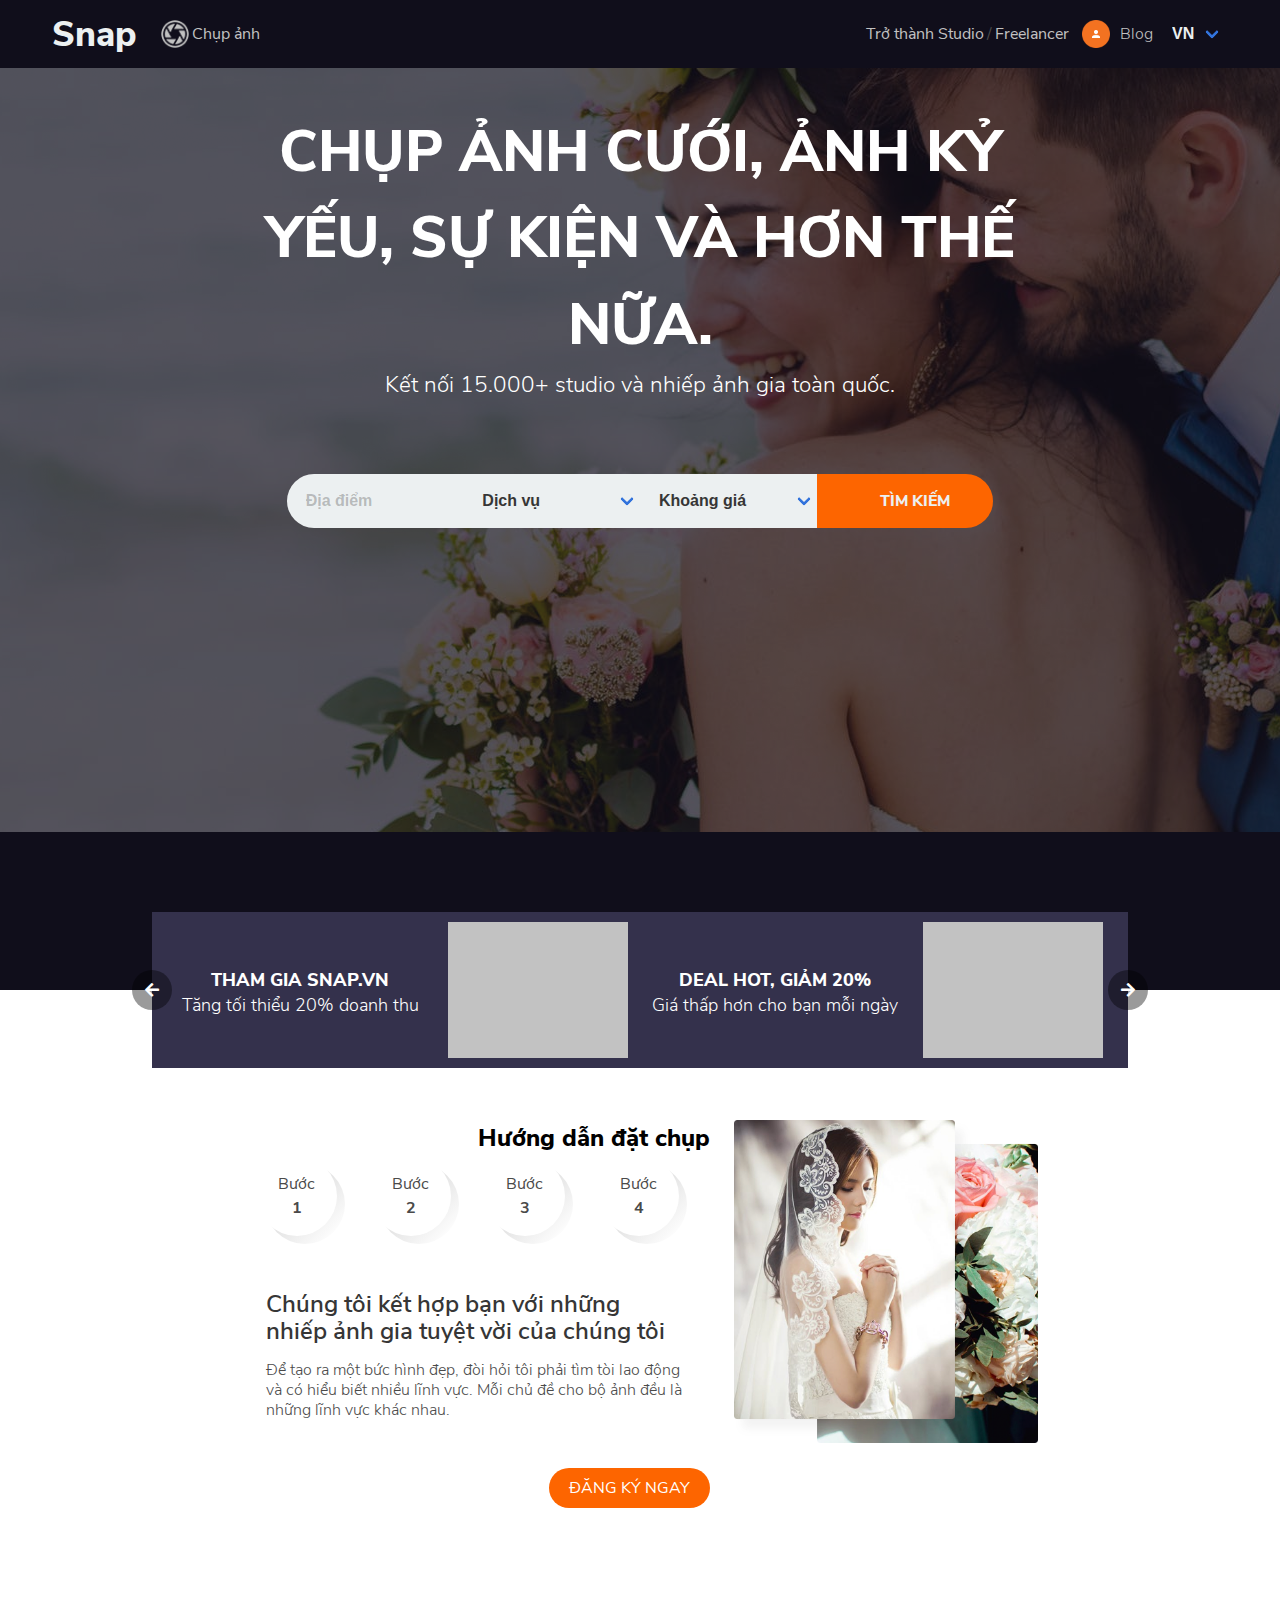
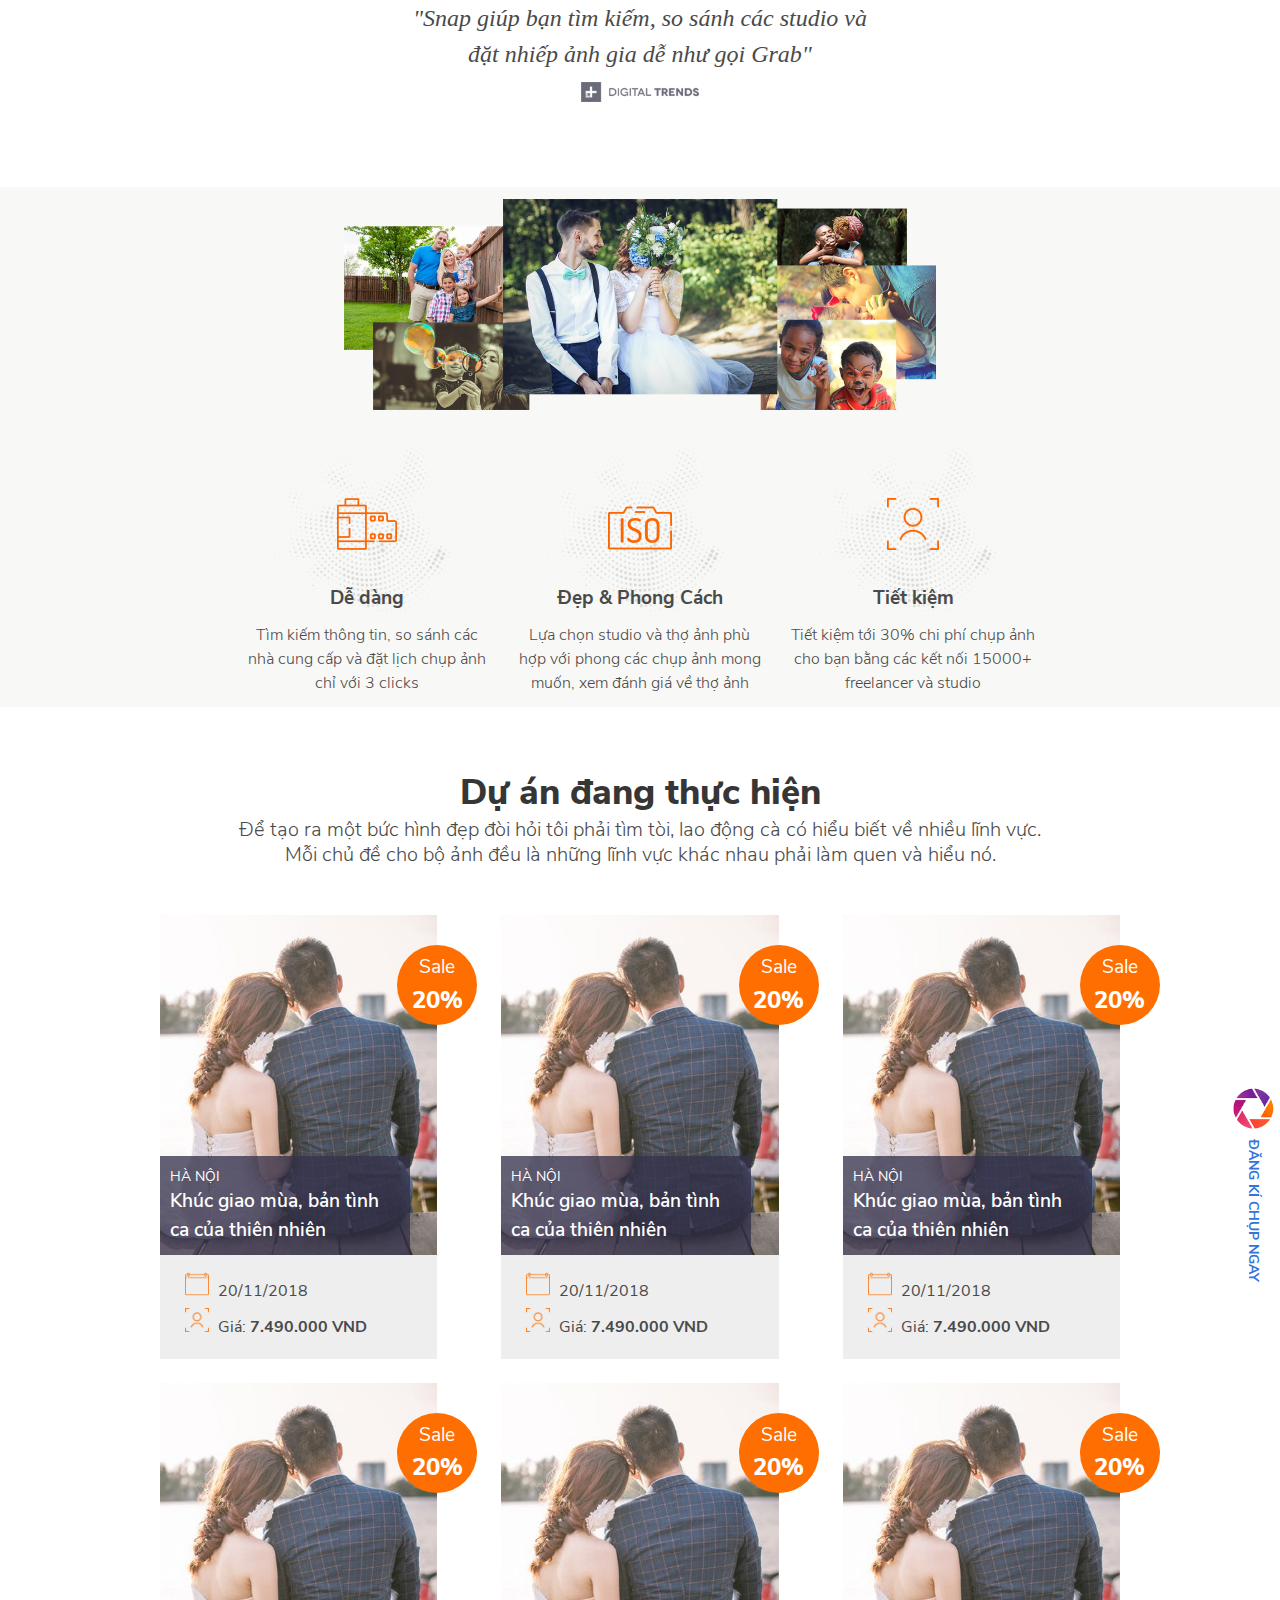
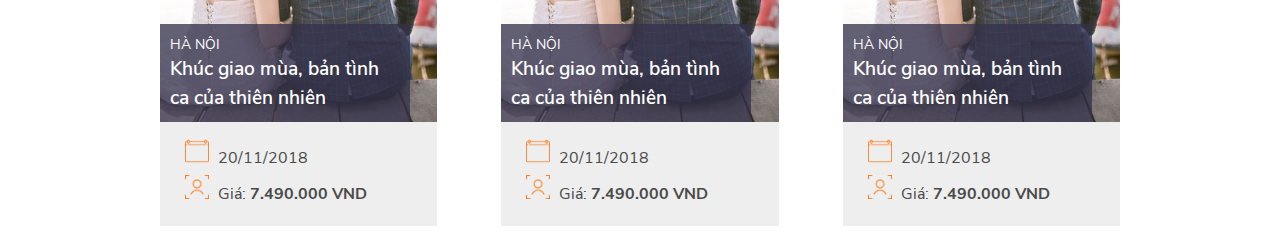
==== commit 8751c33f: "Add Register Now To Body Mid" ====
--- a/index.html
+++ b/index.html
@@ -750,6 +750,18 @@
         </div>
         <!-- End Projects -->
 
+        <div class="register-now">
+
+            <a href="">
+                <div class="register-now__block">
+                    <img class="register-now__img" src="./images/icon-color.png" alt="">
+                    <p class="register-now__text is-uppercase">Đăng kí chụp ngay</p>
+                </div>
+            </a>
+
+        </div>
+        <!-- End Resgister Now -->
+
     </div>
     <!-- End Body-Mid -->
 
--- a/styles/style.css
+++ b/styles/style.css
@@ -11194,6 +11194,10 @@
   font-weight: 300;
 }
 
+.body-mid {
+  position: relative;
+}
+
 .body-mid .projects__text .title {
   font-weight: 800;
   font-size: 2.25rem;
@@ -11299,4 +11303,34 @@
   font-weight: 800;
   font-size: 1.5rem;
 }
+
+.body-mid .register-now {
+  display: inline-block;
+  -webkit-transform: rotate(90deg);
+          transform: rotate(90deg);
+  position: absolute;
+  top: 440px;
+  right: -70px;
+}
+
+.body-mid .register-now__block {
+  display: -webkit-box;
+  display: -ms-flexbox;
+  display: flex;
+  -webkit-box-align: center;
+      -ms-flex-align: center;
+          align-items: center;
+}
+
+.body-mid .register-now__img {
+  display: inline-block;
+  width: 40px;
+  height: 40px;
+}
+
+.body-mid .register-now__text {
+  margin-left: 10px;
+  font-size: 0.875rem;
+  font-weight: 700;
+}
 /*# sourceMappingURL=style.css.map */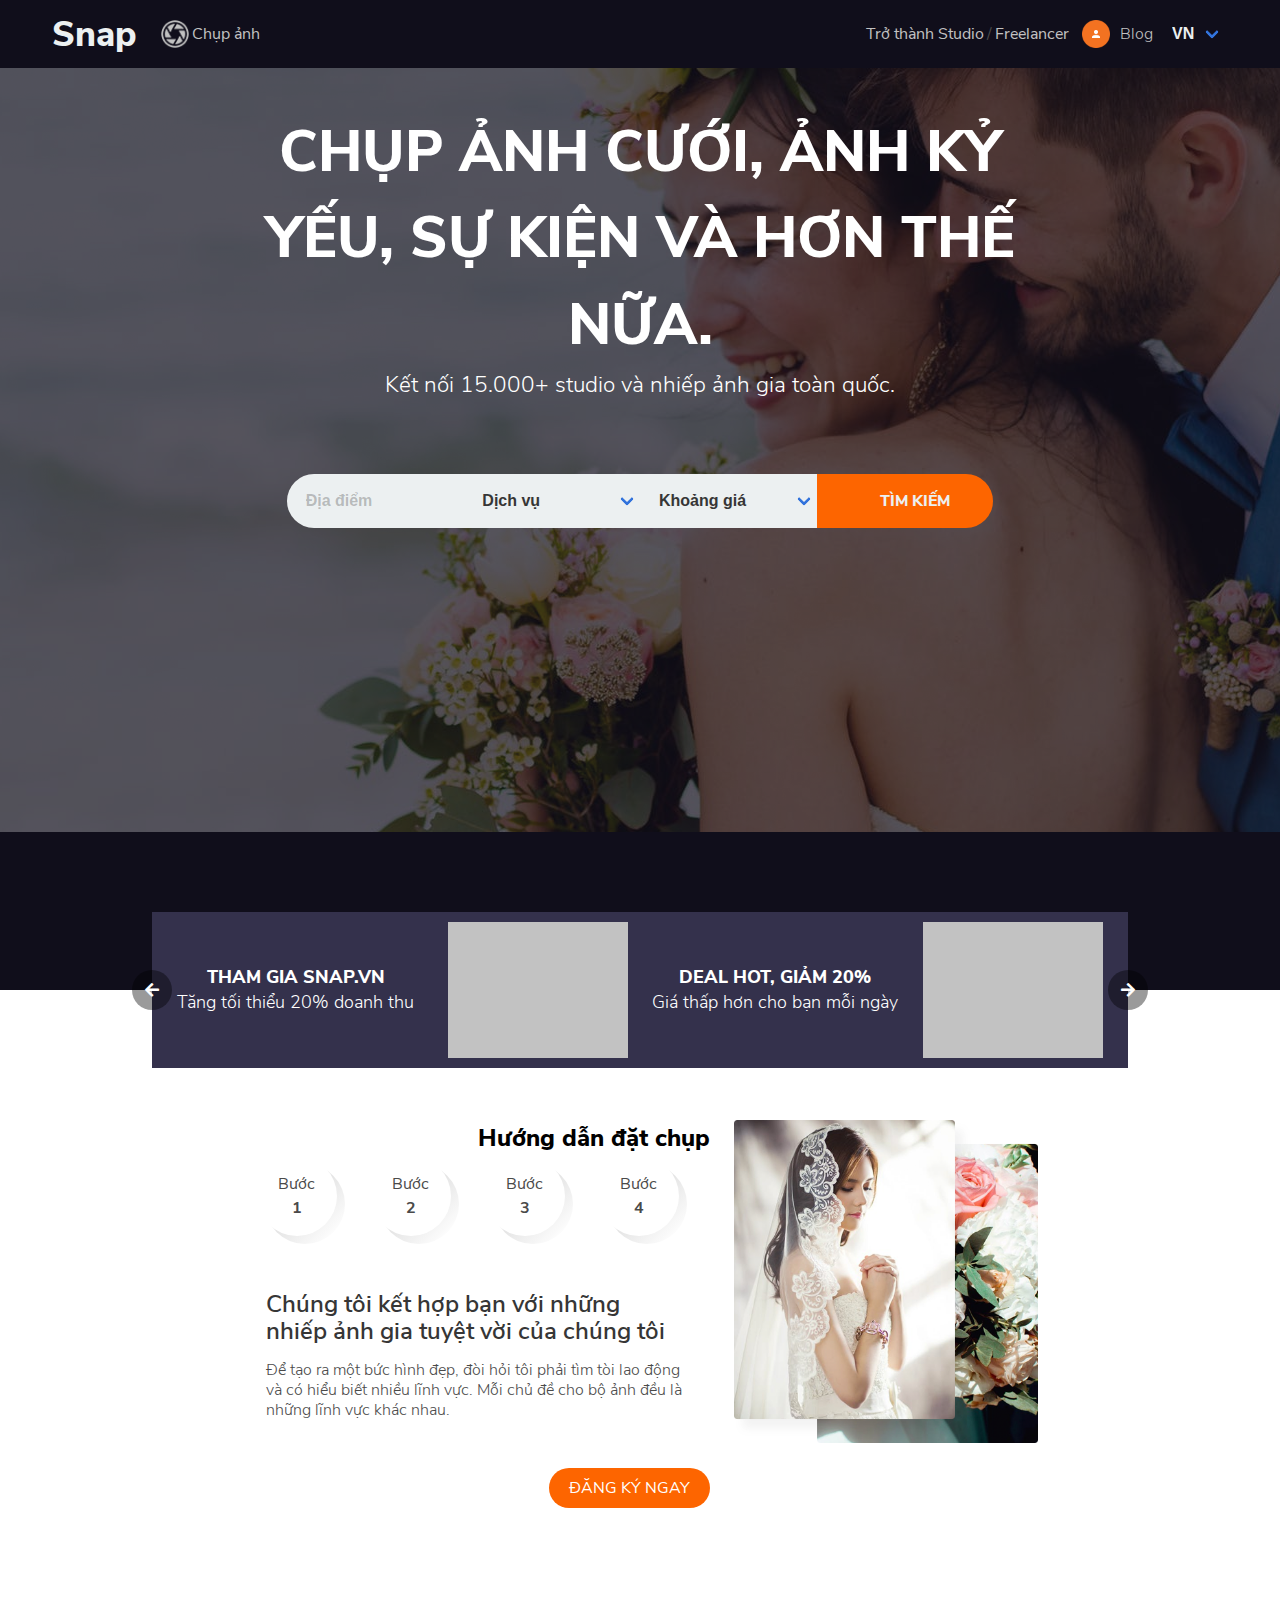
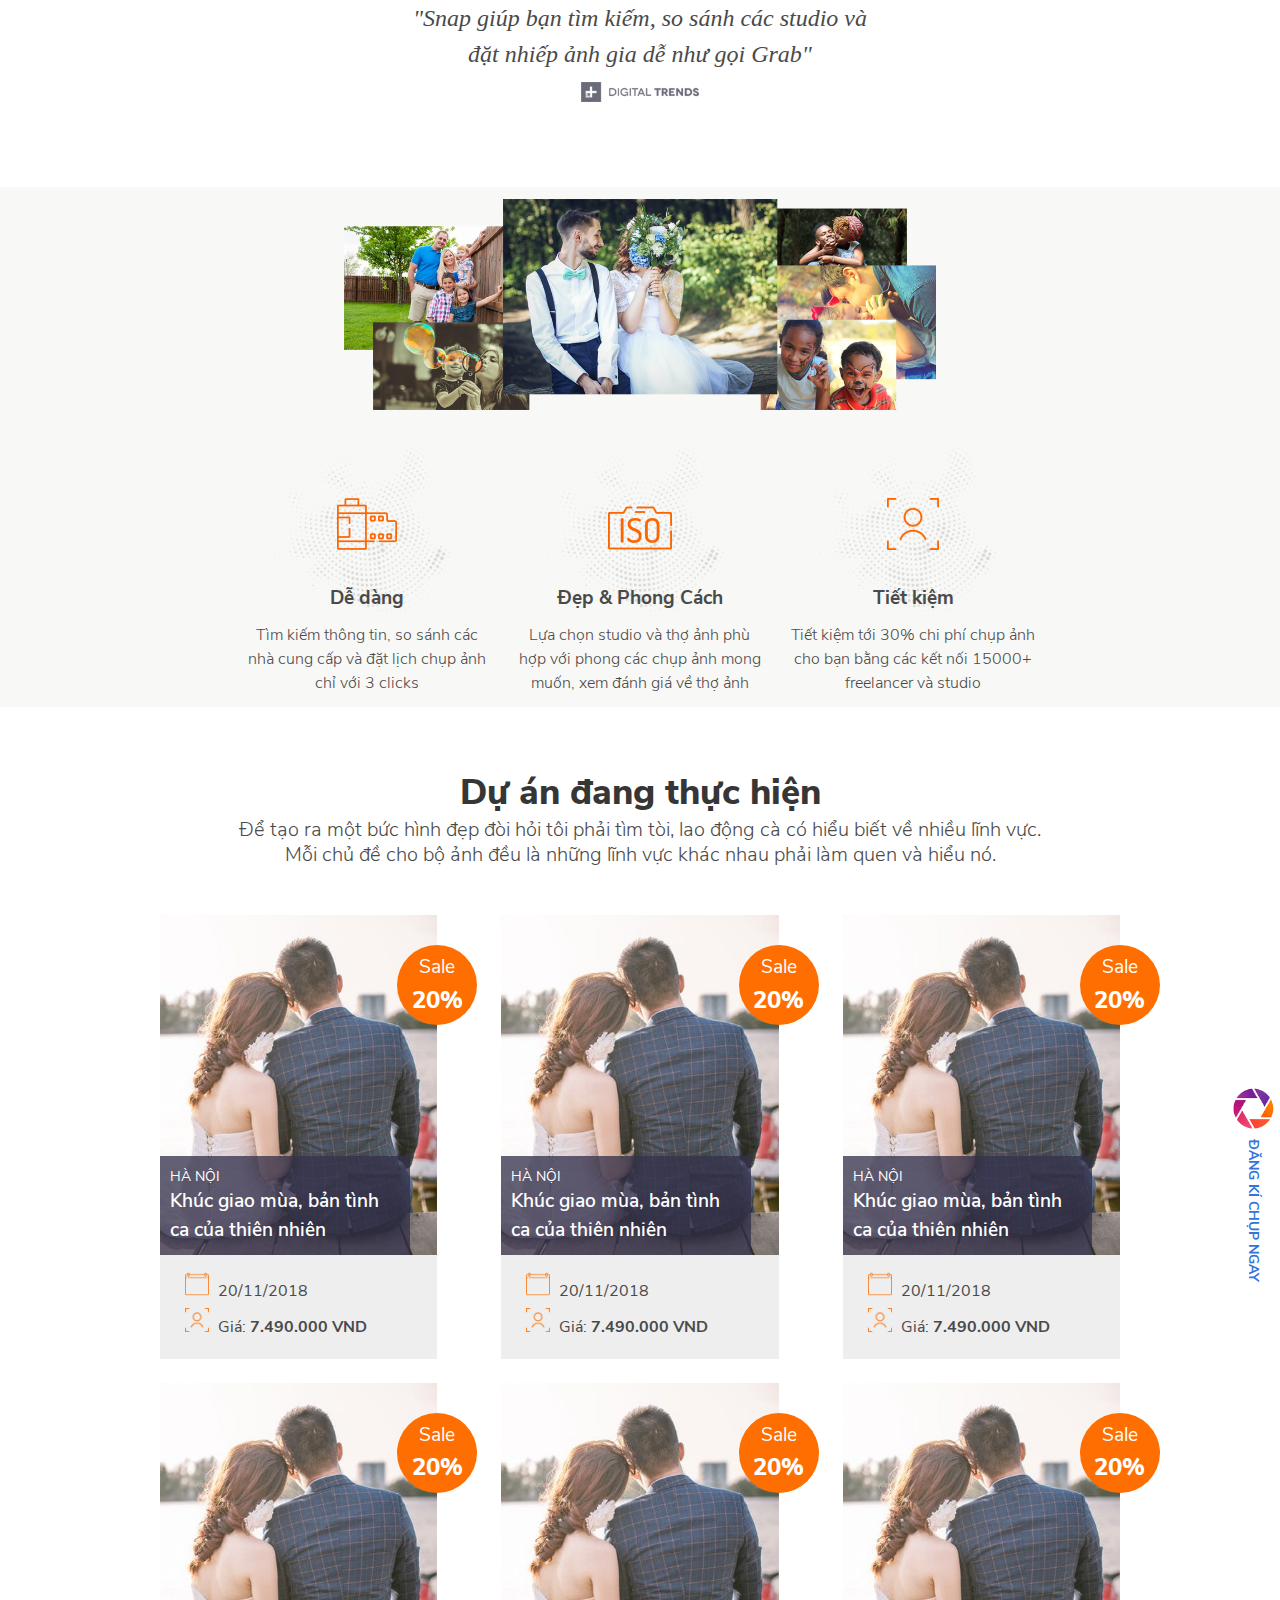
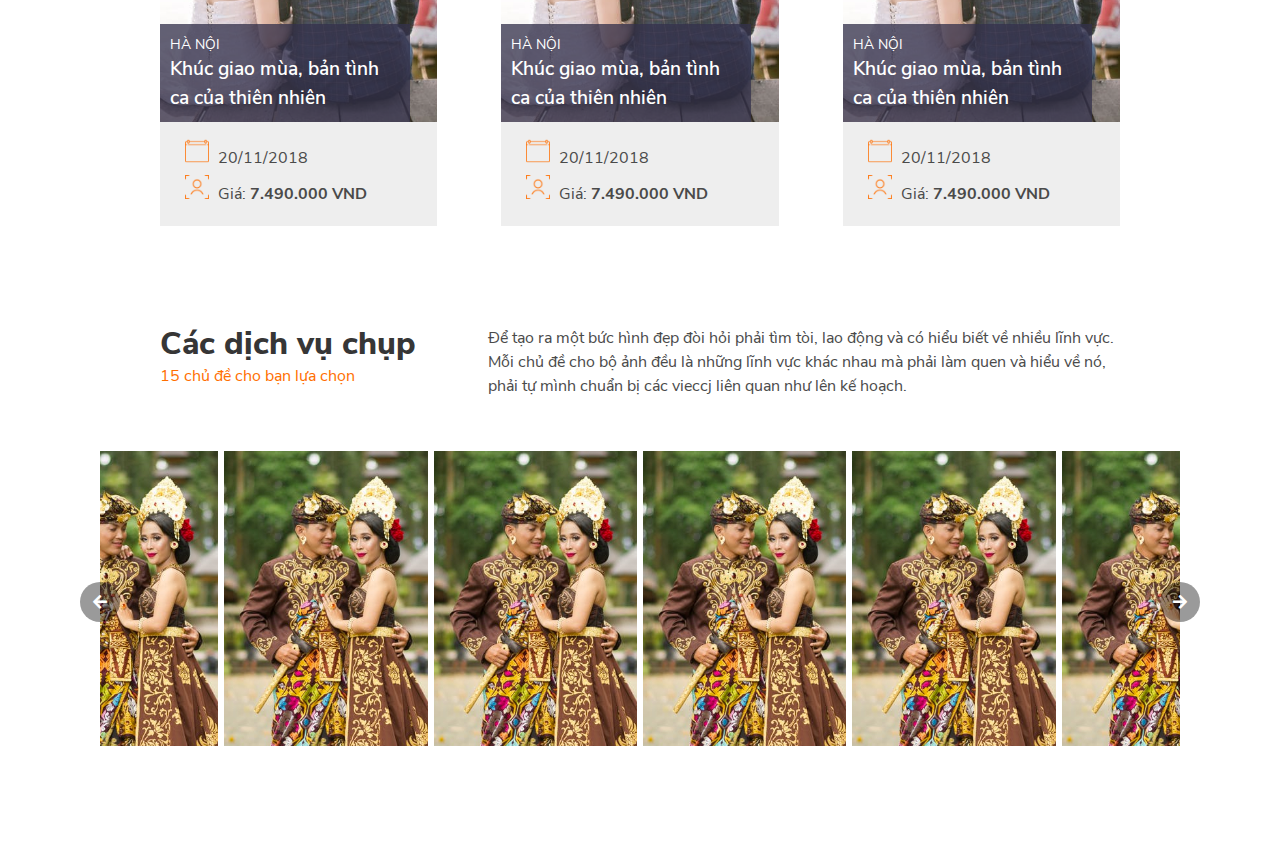
==== commit ab7e3cba: "Body Mid (Service)." ====
--- a/index.html
+++ b/index.html
@@ -108,14 +108,14 @@
                             <div class="columns is-gapless is-half search-bar__main">
 
                                 <div class="column">
-                                    <div class="control search-bar__main--place">
+                                    <div class="control search-bar__place">
                                         <input class="input" type="text" placeholder="Địa điểm">
                                     </div>
                                 </div>
 
                                 <div class="column">
 
-                                    <div class="control search-bar__main--service">
+                                    <div class="control search-bar__service">
 
                                         <div class="select">
 
@@ -131,7 +131,7 @@
 
                                 <div class="column">
 
-                                    <div class="control search-bar__main--price">
+                                    <div class="control search-bar__price">
 
                                         <div class="select">
 
@@ -149,7 +149,7 @@
 
                                 <div class="column">
 
-                                    <div class="control search-bar__main--button">
+                                    <div class="control search-bar__button">
                                         <a class="button is-uppercase">TÌM KIẾM</a>
                                     </div>
 
@@ -172,17 +172,17 @@
         <!-- End Container -->
 
         <div class="hotdeal">
-            <div class="icon icon-right">
+            <div class="icon icon--arrow icon--next">
                 <i class="fas fa-arrow-right"></i>
             </div>
 
-            <div class="icon icon-left">
+            <div class="icon icon--arrow icon--prev">
                 <i class="fas fa-arrow-left"></i>
             </div>
 
-            <div class="slides">
-                <div class="columns is-tablet">
-                    <div class="column is-6 left-slide">
+            <div class="carousel">
+                <div class="columns is-tablet all-slides">
+                    <div class="column is-6 slide--left">
 
                         <div class="slide__text">
                             <section class="hero has-text-centered">
@@ -206,7 +206,7 @@
                     <!-- End Left Slide -->
 
 
-                    <div class="column is-6 right-slide">
+                    <div class="column is-6 slide--right">
                         <div class="slide__text">
 
                             <section class="hero has-text-centered">
@@ -762,6 +762,97 @@
         </div>
         <!-- End Resgister Now -->
 
+        <div class="services">
+
+            <div class="services__text">
+                <div class="container">
+
+                    <div class="columns">
+
+                        <div class="column is-4">
+                            <section class="hero">
+
+                                <h1 class="title services__title">
+                                    Các dịch vụ chụp
+                                </h1>
+                                <h2 class="subtitle services__subtitle">
+                                    15 chủ đề cho bạn lựa chọn
+                                </h2>
+
+                            </section>
+                        </div>
+
+                        <div class="column">
+                            <p>Để tạo ra một bức hình đẹp đòi hỏi phải tìm tòi, lao động và có hiểu biết về nhiều lĩnh
+                                vực. Mỗi chủ đề cho bộ ảnh đều là những lĩnh vực khác nhau mà phải làm quen và hiểu về
+                                nó, phải tự mình chuẩn bị các vieccj liên quan như lên kế hoạch.</p>
+                        </div>
+                    </div>
+
+                </div>
+            </div>
+            <!-- End Services Text -->
+
+            <div class="services__carousel">
+
+                <div class="slide__show">
+                    <!-- TODO 
+                        -   Create frame show 4 items, 1/2 previous item and 1/2 next item
+                        -   Load slide from slide_items
+                    -->
+
+
+                </div>
+                <!-- End Slide Show -->
+
+                <div class="slide__items">
+
+                    <div class="slide__item slide__item-prev">
+                        <img class="slide__img" src="./images/img02.png" alt="">
+                    </div>
+
+                    <div class="slide__item">
+                        <img class="slide__img" src="./images/img02.png" alt="">
+                    </div>
+
+                    <div class="slide__item">
+                        <img class="slide__img" src="./images/img02.png" alt="">
+                    </div>
+
+                    <div class="slide__item">
+                        <img class="slide__img" src="./images/img02.png" alt="">
+                    </div>
+
+                    <div class="slide__item">
+                        <img class="slide__img" src="./images/img02.png" alt="">
+                    </div>
+
+                    <div class="slide__item slide__item-next">
+                        <img class="slide__img" src="./images/img02.png" alt="">
+                    </div>
+
+
+                </div>
+                <!-- End Slide Items -->
+
+                <div class="slide__hide slide__hide--right"></div>
+                <div class="slide__hide slide__hide--left"></div>
+
+                <div class="icon icon--arrow icon--next">
+                    <i class="fas fa-arrow-right"></i>
+                </div>
+
+                <div class="icon icon--arrow icon--prev">
+                    <i class="fas fa-arrow-left"></i>
+                </div>
+
+            </div>
+
+            <!-- End Services Carousel -->
+
+        </div>
+        <!-- End Services -->
+
     </div>
     <!-- End Body-Mid -->
 
--- a/styles/style.css
+++ b/styles/style.css
@@ -10649,6 +10649,37 @@
   font-family: "NunitoSans";
 }
 
+.icon--arrow {
+  top: 50%;
+  width: 40px;
+  height: 40px;
+  cursor: pointer;
+  position: absolute;
+  border-radius: 999px;
+  background-color: #00000065;
+}
+
+.icon--arrow:hover {
+  background-color: #fd6500;
+}
+
+.icon--arrow .fas {
+  color: white;
+  font-size: 1rem;
+}
+
+.icon--next {
+  right: 0;
+  -webkit-transform: translate(50%, -50%);
+          transform: translate(50%, -50%);
+}
+
+.icon--prev {
+  left: 0;
+  -webkit-transform: translate(-50%, -50%);
+          transform: translate(-50%, -50%);
+}
+
 .header {
   width: 100vw;
   position: relative;
@@ -10843,20 +10874,20 @@
   margin: 60px;
 }
 
-.header .header-center .search-bar .columns.search-bar__main .column {
+.header .header-center .search-bar .search-bar__main .column {
   background-color: #ecf0f1;
   padding-top: 10px !important;
   padding-bottom: 10px !important;
 }
 
 @media screen and (max-width: 768px) {
-  .header .header-center .search-bar .columns.search-bar__main .column {
+  .header .header-center .search-bar .search-bar__main .column {
     padding-top: 2px !important;
     padding-bottom: 2px !important;
   }
 }
 
-.header .header-center .search-bar .columns.search-bar__main .column * {
+.header .header-center .search-bar .search-bar__main .column * {
   width: 100%;
   height: 100%;
   border: none;
@@ -10868,43 +10899,43 @@
   background-color: transparent;
 }
 
-.header .header-center .search-bar .columns.search-bar__main .column > * {
+.header .header-center .search-bar .search-bar__main .column > * {
   margin-left: 10px;
 }
 
 @media screen and (max-width: 768px) {
-  .header .header-center .search-bar .columns.search-bar__main .column:first-child {
+  .header .header-center .search-bar .search-bar__main .column:first-child {
     border-top-left-radius: 20px;
     border-top-right-radius: 20px;
   }
 }
 
 @media screen and (min-width: 769px), print {
-  .header .header-center .search-bar .columns.search-bar__main .column:first-child {
+  .header .header-center .search-bar .search-bar__main .column:first-child {
     border-top-left-radius: 999px;
     border-bottom-left-radius: 999px;
   }
 }
 
-.header .header-center .search-bar .columns.search-bar__main .column:last-child {
+.header .header-center .search-bar .search-bar__main .column:last-child {
   background-color: #fd6500;
 }
 
 @media screen and (max-width: 768px) {
-  .header .header-center .search-bar .columns.search-bar__main .column:last-child {
+  .header .header-center .search-bar .search-bar__main .column:last-child {
     border-bottom-left-radius: 20px;
     border-bottom-right-radius: 20px;
   }
 }
 
 @media screen and (min-width: 769px), print {
-  .header .header-center .search-bar .columns.search-bar__main .column:last-child {
+  .header .header-center .search-bar .search-bar__main .column:last-child {
     border-top-right-radius: 999px;
     border-bottom-right-radius: 999px;
   }
 }
 
-.header .header-center .search-bar .columns.search-bar__main .column a {
+.header .header-center .search-bar .search-bar__main .column a {
   font-size: 1rem;
   font-weight: 800;
   color: #ecf0f1;
@@ -10921,94 +10952,83 @@
           transform: translate(-50%, 50%);
 }
 
-.header .hotdeal .slides .columns {
+.header .hotdeal .carousel .all-slides {
   padding: 10px 25px;
 }
 
 @media screen and (max-width: 768px) {
-  .header .hotdeal .slides .columns {
+  .header .hotdeal .carousel .all-slides {
     width: 450px;
     height: 150px;
   }
-  .header .hotdeal .slides .columns .right-slide {
+  .header .hotdeal .carousel .all-slides .slide--right {
     display: none;
   }
 }
 
 @media screen and (min-width: 769px), print {
-  .header .hotdeal .slides .columns {
+  .header .hotdeal .carousel .all-slides {
     width: 700px;
     height: 150px;
   }
 }
 
 @media screen and (min-width: 1024px) {
-  .header .hotdeal .slides .columns {
+  .header .hotdeal .carousel .all-slides {
     width: 1000px;
     height: 180px;
   }
 }
 
-.header .hotdeal .slides .slide__text {
+.header .hotdeal .carousel .slide--left {
+  height: 100%;
+}
+
+.header .hotdeal .carousel .slide__text {
   width: 60%;
   float: left;
   height: 100%;
-}
-
-.header .hotdeal .slides .slide__text .hero-body {
+  display: -webkit-box;
+  display: -ms-flexbox;
+  display: flex;
+  -webkit-box-align: center;
+      -ms-flex-align: center;
+          align-items: center;
+}
+
+.header .hotdeal .carousel .slide__text .hero-body {
   padding-left: 0;
-}
-
-.header .hotdeal .slides .slide__text .hero-body h1,
-.header .hotdeal .slides .slide__text .hero-body h2 {
+  display: -webkit-box;
+  display: -ms-flexbox;
+  display: flex;
+  -webkit-box-align: center;
+      -ms-flex-align: center;
+          align-items: center;
+  -webkit-box-orient: vertical;
+  -webkit-box-direction: normal;
+      -ms-flex-direction: column;
+          flex-direction: column;
+}
+
+.header .hotdeal .carousel .slide__text .hero-body .title,
+.header .hotdeal .carousel .slide__text .hero-body .subtitle {
   color: white;
   font-size: 1.125rem;
 }
 
-.header .hotdeal .slides .slide__text .hero-body h1 {
+.header .hotdeal .carousel .slide__text .hero-body .title {
   font-weight: 800;
 }
 
-.header .hotdeal .slides .slide__text .hero-body h2 {
+.header .hotdeal .carousel .slide__text .hero-body .subtitle {
   font-weight: 300;
 }
 
-.header .hotdeal .slides .slide__image {
+.header .hotdeal .carousel .slide__image {
   width: 40%;
   height: 100%;
   float: left;
   background-color: #c2c2c2;
-}
-
-.header .hotdeal .icon {
-  top: 50%;
-  width: 40px;
-  height: 40px;
-  cursor: pointer;
-  position: absolute;
-  border-radius: 999px;
-  background-color: #00000065;
-}
-
-.header .hotdeal .icon:hover {
-  background-color: #fd6500;
-}
-
-.header .hotdeal .icon i {
-  color: white;
-  font-size: 1rem;
-}
-
-.header .hotdeal .icon.icon-right {
-  right: 0;
-  -webkit-transform: translate(50%, -50%);
-          transform: translate(50%, -50%);
-}
-
-.header .hotdeal .icon.icon-left {
-  left: 0;
-  -webkit-transform: translate(-50%, -50%);
-          transform: translate(-50%, -50%);
 }
 
 .body-top {
@@ -11195,7 +11215,12 @@
 }
 
 .body-mid {
+  padding-bottom: 100px;
   position: relative;
+}
+
+.body-mid .projects {
+  padding-bottom: 50px;
 }
 
 .body-mid .projects__text .title {
@@ -11333,4 +11358,91 @@
   font-size: 0.875rem;
   font-weight: 700;
 }
+
+.body-mid .services__text {
+  margin: 50px auto;
+}
+
+.body-mid .services__title {
+  font-weight: 800;
+  font-size: 2rem;
+}
+
+.body-mid .services__subtitle {
+  font-size: 1rem;
+  color: #ff6e00;
+}
+
+.body-mid .services__carousel {
+  position: relative;
+}
+
+.body-mid .services .slide__show {
+  position: absolute;
+  width: 100%;
+  display: none;
+  height: 100%;
+  overflow: hidden;
+  -webkit-box-sizing: border-box;
+          box-sizing: border-box;
+  border-right: #ffffff 100px solid;
+  border-left: #ffffff 100px solid;
+}
+
+.body-mid .services .slide__hide {
+  position: absolute;
+  top: 0;
+  -webkit-transform: scaleY(1.2);
+          transform: scaleY(1.2);
+  height: 120%;
+  width: 100px;
+  background-color: #ffffff;
+}
+
+.body-mid .services .slide__hide--right {
+  right: 0;
+}
+
+.body-mid .services .slide__hide--left {
+  left: 0;
+}
+
+.body-mid .services .slide__img {
+  width: calc(100vw/6 - 10px);
+}
+
+.body-mid .services .slide__item {
+  display: inline-block;
+  margin: 3px;
+  display: inline-block;
+}
+
+.body-mid .services .slide__item:hover {
+  -webkit-transform: scale(1.2);
+          transform: scale(1.2);
+  cursor: pointer;
+}
+
+.body-mid .services .slide__items {
+  display: -webkit-box;
+  display: -ms-flexbox;
+  display: flex;
+  -webkit-box-pack: center;
+      -ms-flex-pack: center;
+          justify-content: center;
+  width: 100vw;
+  z-index: -2;
+}
+
+.body-mid .services .icon--next {
+  right: 100px !important;
+  -webkit-transform: translate(50%, -50%);
+          transform: translate(50%, -50%);
+}
+
+.body-mid .services .icon--prev {
+  left: 100px !important;
+  -webkit-transform: translate(-50%, -50%);
+          transform: translate(-50%, -50%);
+}
 /*# sourceMappingURL=style.css.map */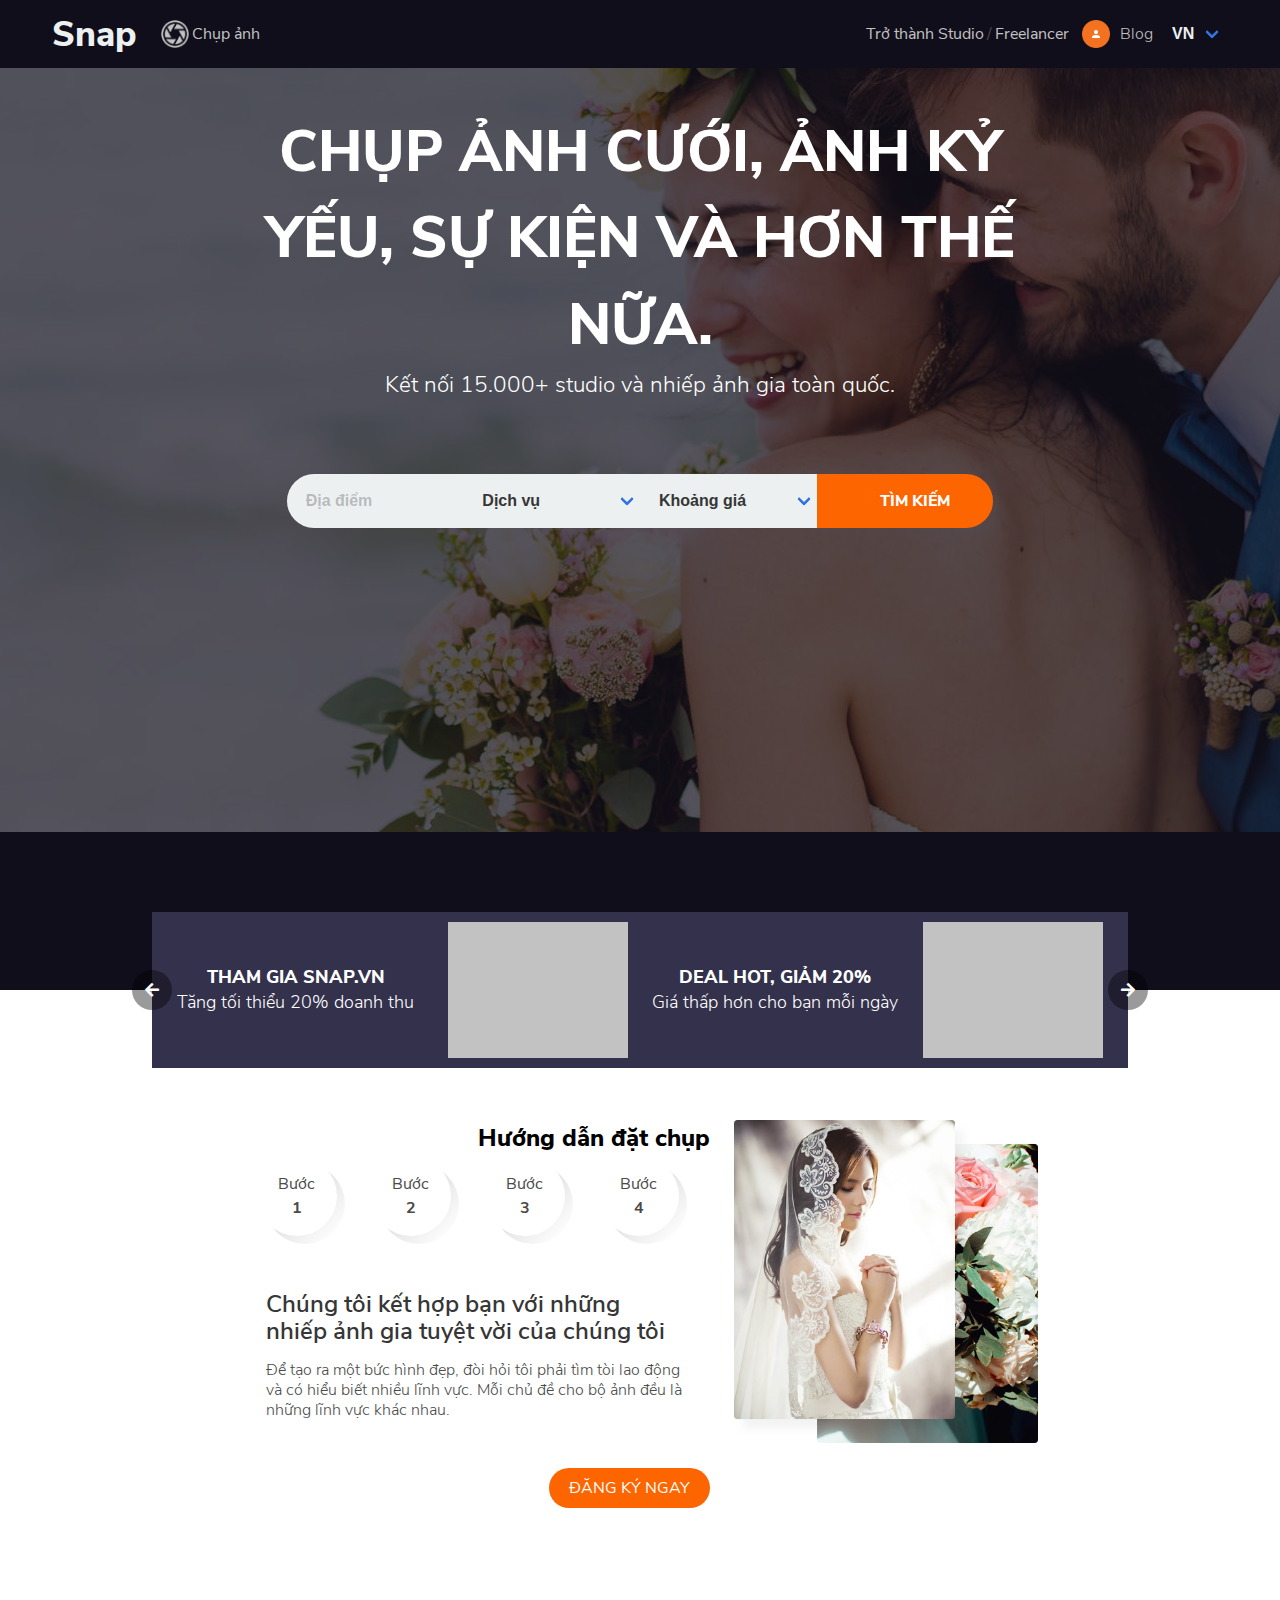
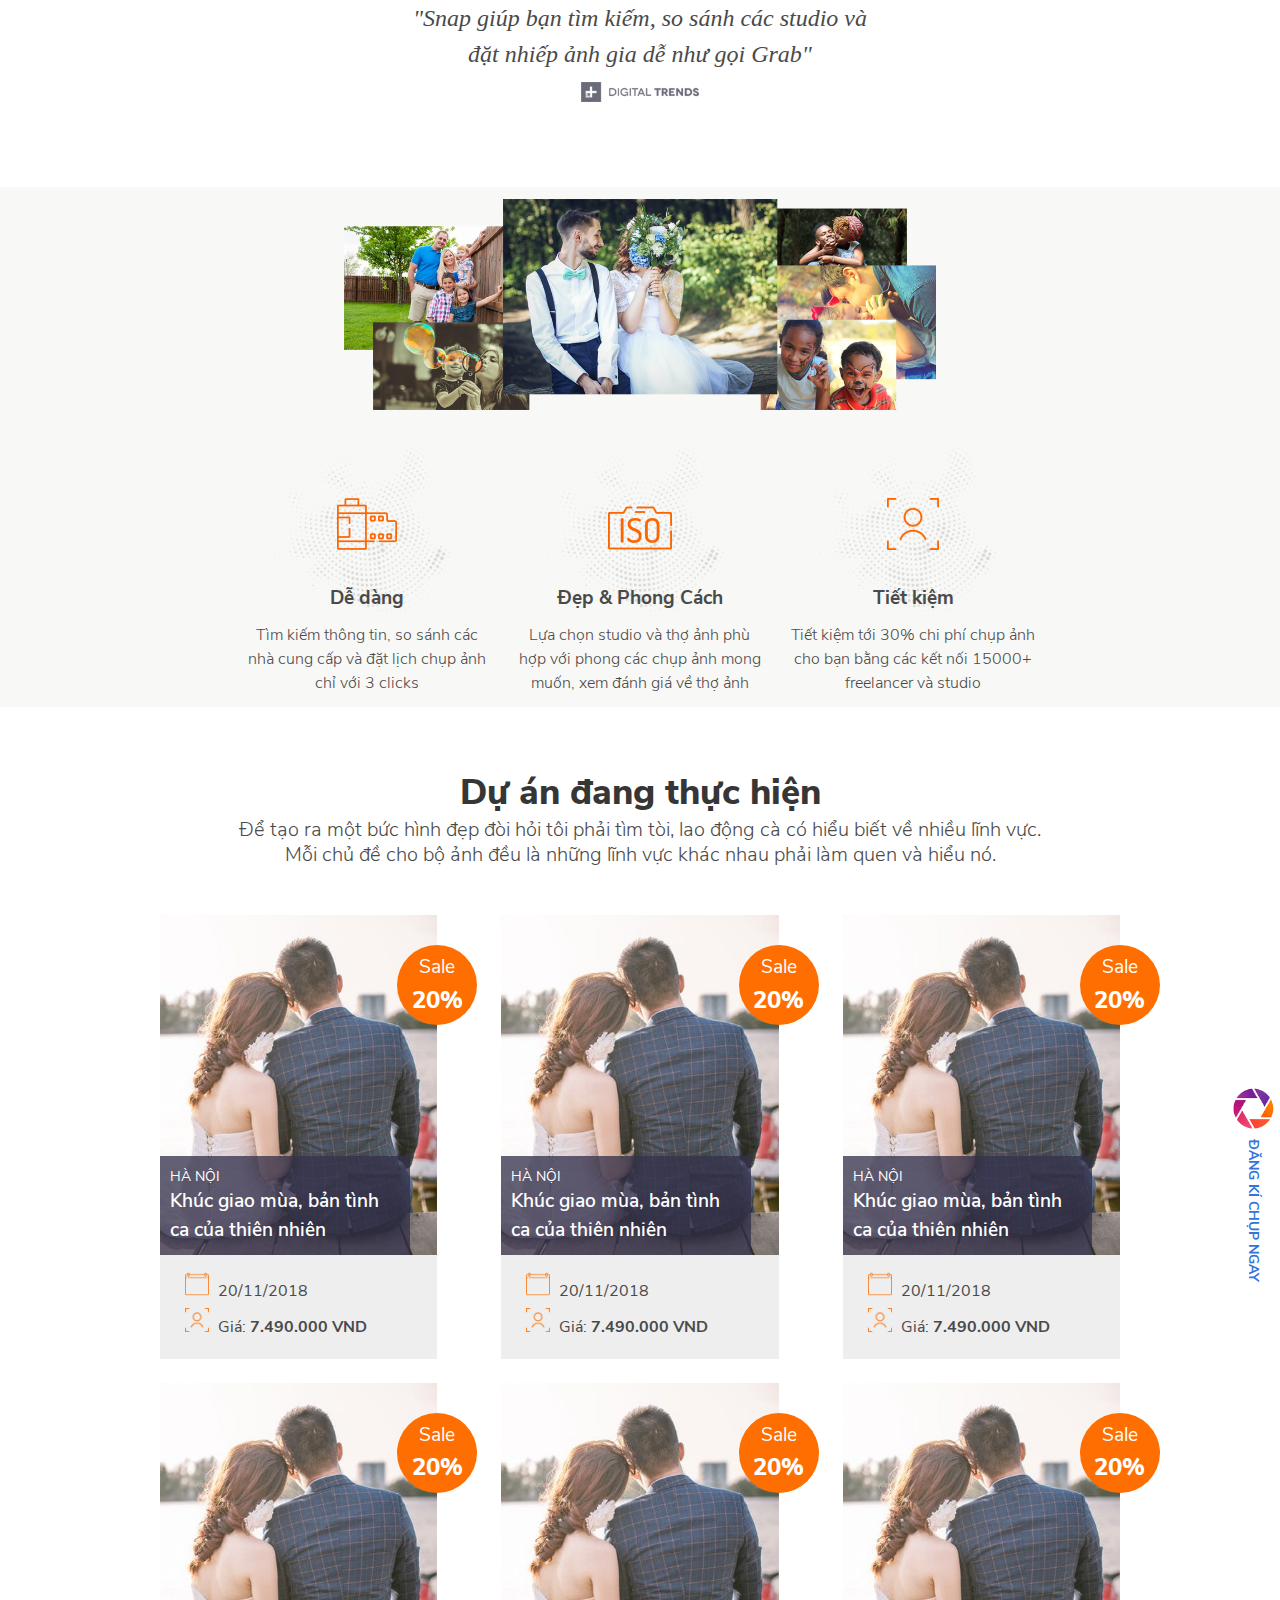
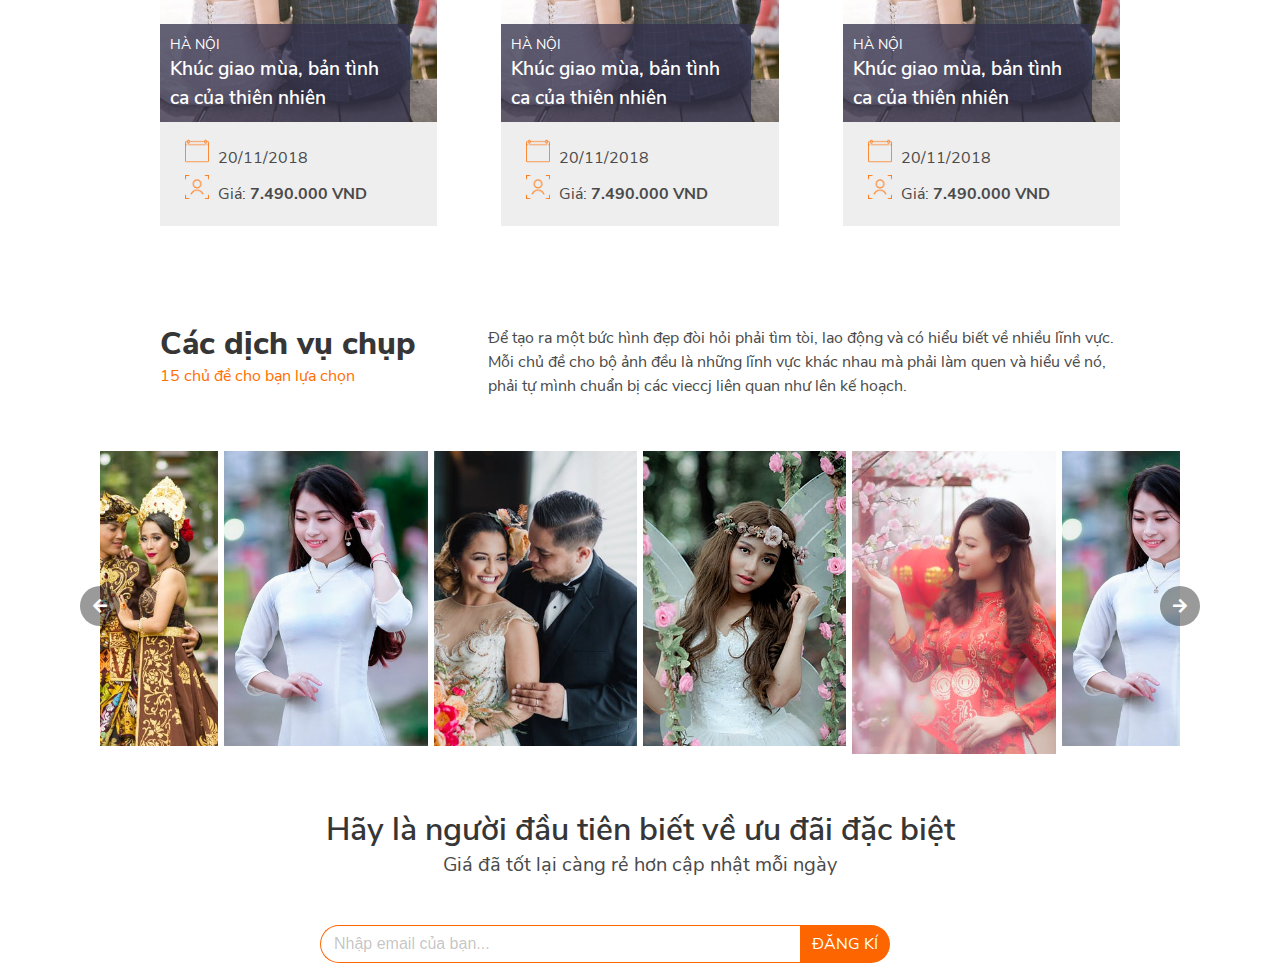
==== commit 992ea9eb: "Body Bottom (Subscribe Bar)." ====
--- a/index.html
+++ b/index.html
@@ -172,17 +172,20 @@
         <!-- End Container -->
 
         <div class="hotdeal">
+
             <div class="icon icon--arrow icon--next">
                 <i class="fas fa-arrow-right"></i>
             </div>
 
             <div class="icon icon--arrow icon--prev">
+
                 <i class="fas fa-arrow-left"></i>
             </div>
 
             <div class="carousel">
                 <div class="columns is-tablet all-slides">
-                    <div class="column is-6 slide--left">
+
+                    <div class="column is-6 slide slide--left">
 
                         <div class="slide__text">
                             <section class="hero has-text-centered">
@@ -206,9 +209,9 @@
                     <!-- End Left Slide -->
 
 
-                    <div class="column is-6 slide--right">
+                    <div class="column is-6 slide slide--right">
+
                         <div class="slide__text">
-
                             <section class="hero has-text-centered">
                                 <div class="hero-body">
 
@@ -812,23 +815,23 @@
                     </div>
 
                     <div class="slide__item">
-                        <img class="slide__img" src="./images/img02.png" alt="">
+                        <img class="slide__img" src="./images/img03.png" alt="">
                     </div>
 
                     <div class="slide__item">
-                        <img class="slide__img" src="./images/img02.png" alt="">
+                        <img class="slide__img" src="./images/img04.png" alt="">
                     </div>
 
                     <div class="slide__item">
-                        <img class="slide__img" src="./images/img02.png" alt="">
+                        <img class="slide__img" src="./images/img05.png" alt="">
                     </div>
 
                     <div class="slide__item">
-                        <img class="slide__img" src="./images/img02.png" alt="">
+                        <img class="slide__img" src="./images/img06.png" alt="">
                     </div>
 
                     <div class="slide__item slide__item-next">
-                        <img class="slide__img" src="./images/img02.png" alt="">
+                        <img class="slide__img" src="./images/img03.png" alt="">
                     </div>
 
 
@@ -858,7 +861,49 @@
 
 
     <div class="body-bottom">
-
+        <div class="container">
+
+            <div class="subscribe">
+
+                <div class="subscribe__text">
+                    <section class="hero">
+                        <div class="hero-body has-text-centered">
+
+                            <h1 class="title subscribe__title">
+                                Hãy là người đầu tiên biết về ưu đãi đặc biệt
+                            </h1>
+                            
+                            <h2 class="subtitle subscribe__subtitle">
+                                Giá đã tốt lại càng rẻ hơn cập nhật mỗi ngày
+                            </h2>
+                        
+                        </div>
+                    </section>
+                </div>
+
+
+                <div class="subscribe__input">
+                    <div class="columns is-variable is-0">
+
+                        <div class="column is-6 is-offset-2">
+                            <div class="control subscribe__email-input">
+                                <input class="input" type="text" placeholder="Nhập email của bạn...">
+                            </div>
+                        </div>
+
+                        <div class="column is-2">
+                            <div class="control subscribe__button">
+                                <a class="button is-uppercase">ĐĂNG KÍ</a>
+                            </div>
+                        </div>
+
+                    </div>
+                </div>    
+
+            </div>
+            <!-- End Subscribe -->
+
+        </div>
     </div>
     <!-- End Body-bottom -->
 
--- a/styles/style.css
+++ b/styles/style.css
@@ -10653,8 +10653,8 @@
   top: 50%;
   width: 40px;
   height: 40px;
+  position: absolute;
   cursor: pointer;
-  position: absolute;
   border-radius: 999px;
   background-color: #00000065;
 }
@@ -10678,6 +10678,19 @@
   left: 0;
   -webkit-transform: translate(-50%, -50%);
           transform: translate(-50%, -50%);
+}
+
+.input, .button, .select, select {
+  outline: none;
+  border-radius: 0;
+  border: none !important;
+  -webkit-box-shadow: none !important;
+          box-shadow: none !important;
+}
+
+.button {
+  background-color: #fd6500;
+  color: #ffffff !important;
 }
 
 .header {
@@ -10722,11 +10735,11 @@
   width: 100%;
   height: 100%;
   position: absolute;
+  opacity: 0.3;
   background-position: center;
   background-attachment: fixed;
   background-repeat: no-repeat;
   background-image: url("../images/bg_header.png");
-  opacity: 0.3;
 }
 
 .header .navbar {
@@ -10805,11 +10818,8 @@
 }
 
 .header .navbar .navbar-end .language select {
-  border: none;
   color: #ecf0f1;
   font-weight: 700;
-  -webkit-box-shadow: none;
-          box-shadow: none;
   background-color: transparent;
 }
 
@@ -10890,10 +10900,6 @@
 .header .header-center .search-bar .search-bar__main .column * {
   width: 100%;
   height: 100%;
-  border: none;
-  outline: none;
-  -webkit-box-shadow: none;
-          box-shadow: none;
   border-radius: 0;
   font-weight: 600;
   background-color: transparent;
@@ -10978,6 +10984,10 @@
     width: 1000px;
     height: 180px;
   }
+}
+
+.header .hotdeal .carousel .slide {
+  height: 100%;
 }
 
 .header .hotdeal .carousel .slide--left {
@@ -11155,8 +11165,6 @@
   border: none;
   padding: 20px;
   color: white;
-  -webkit-box-shadow: none;
-          box-shadow: none;
   border-radius: 999px;
   background-color: #fd6500;
 }
@@ -11215,7 +11223,6 @@
 }
 
 .body-mid {
-  padding-bottom: 100px;
   position: relative;
 }
 
@@ -11445,4 +11452,28 @@
   -webkit-transform: translate(-50%, -50%);
           transform: translate(-50%, -50%);
 }
+
+.body-bottom .subscribe__email-input {
+  border-top-left-radius: 999px;
+  border-bottom-left-radius: 999px;
+  border: 1px solid #fd6500;
+  border-right: 0;
+  -webkit-box-sizing: border-box;
+          box-sizing: border-box;
+}
+
+.body-bottom .subscribe__email-input .input {
+  margin-left: 4px;
+  background-color: transparent;
+}
+
+.body-bottom .subscribe__button {
+  height: 100%;
+}
+
+.body-bottom .subscribe__button a {
+  height: 100%;
+  border-top-right-radius: 999px;
+  border-bottom-right-radius: 999px;
+}
 /*# sourceMappingURL=style.css.map */